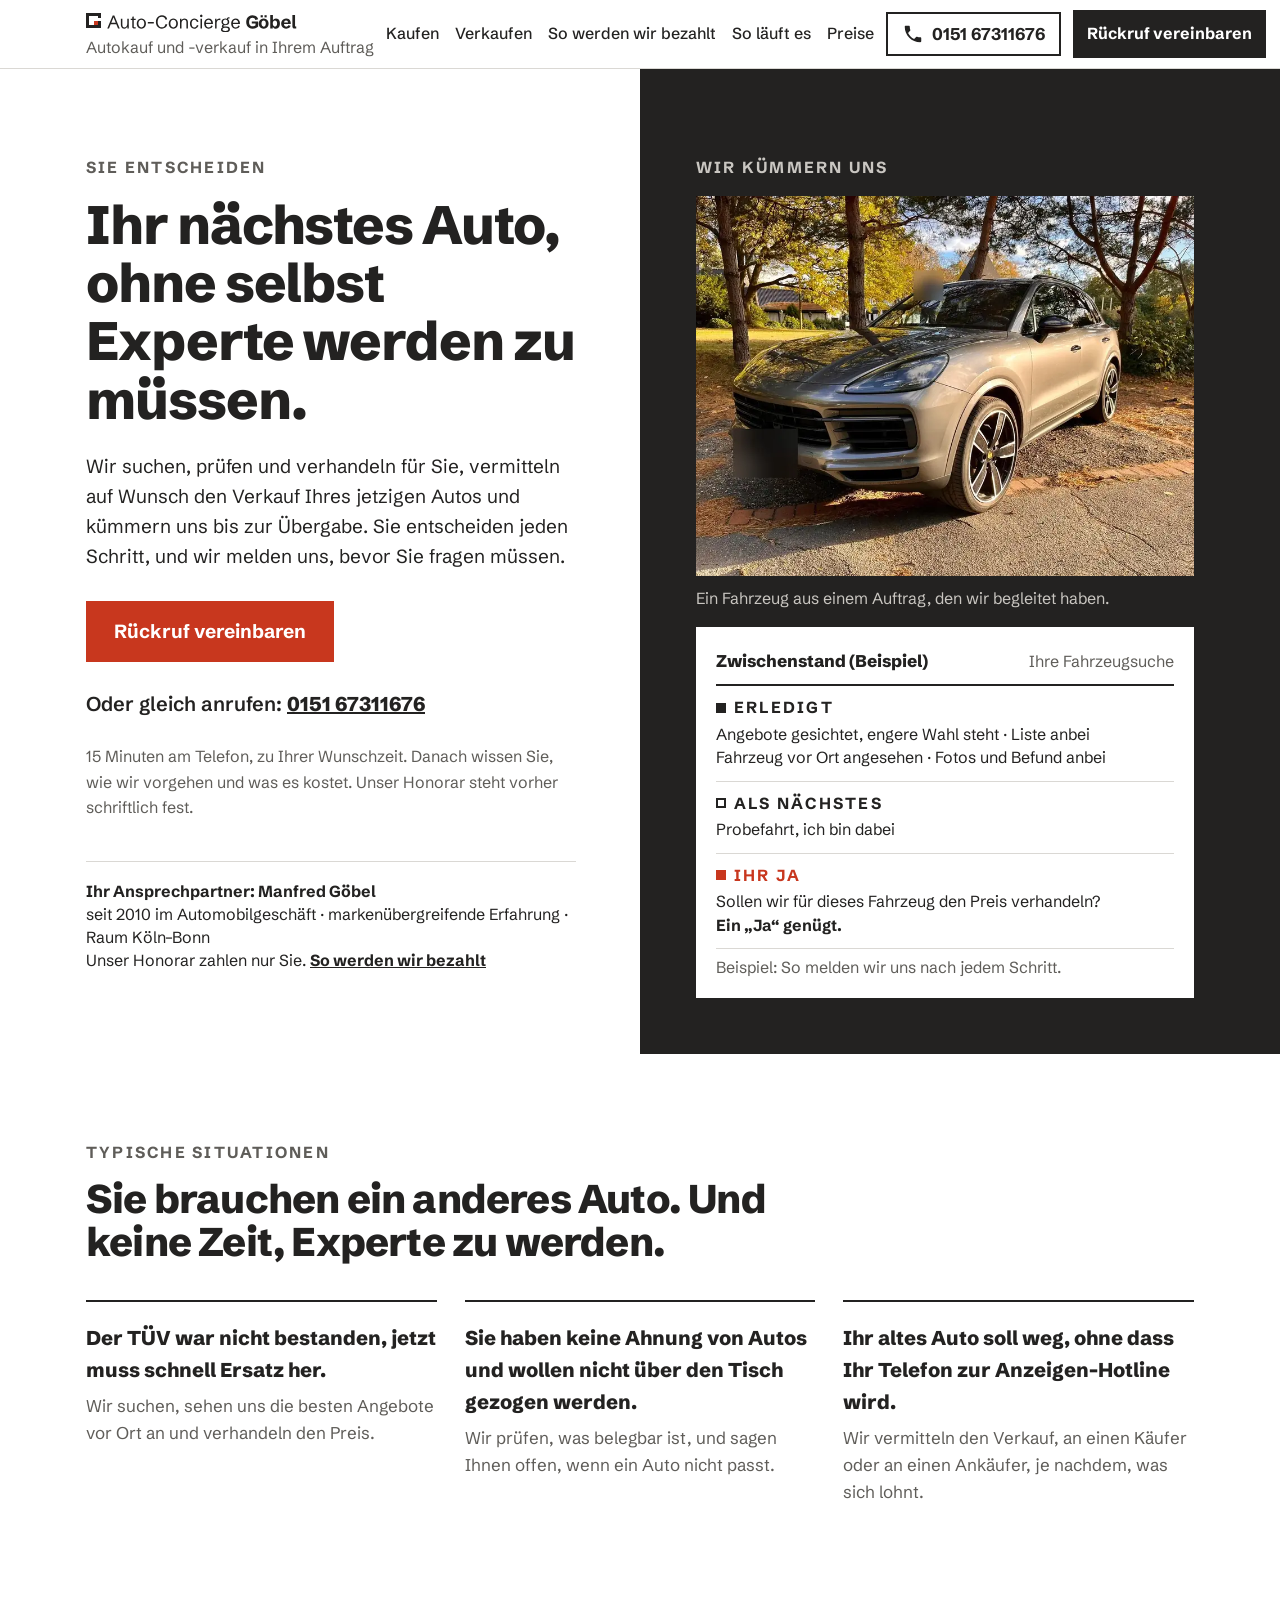
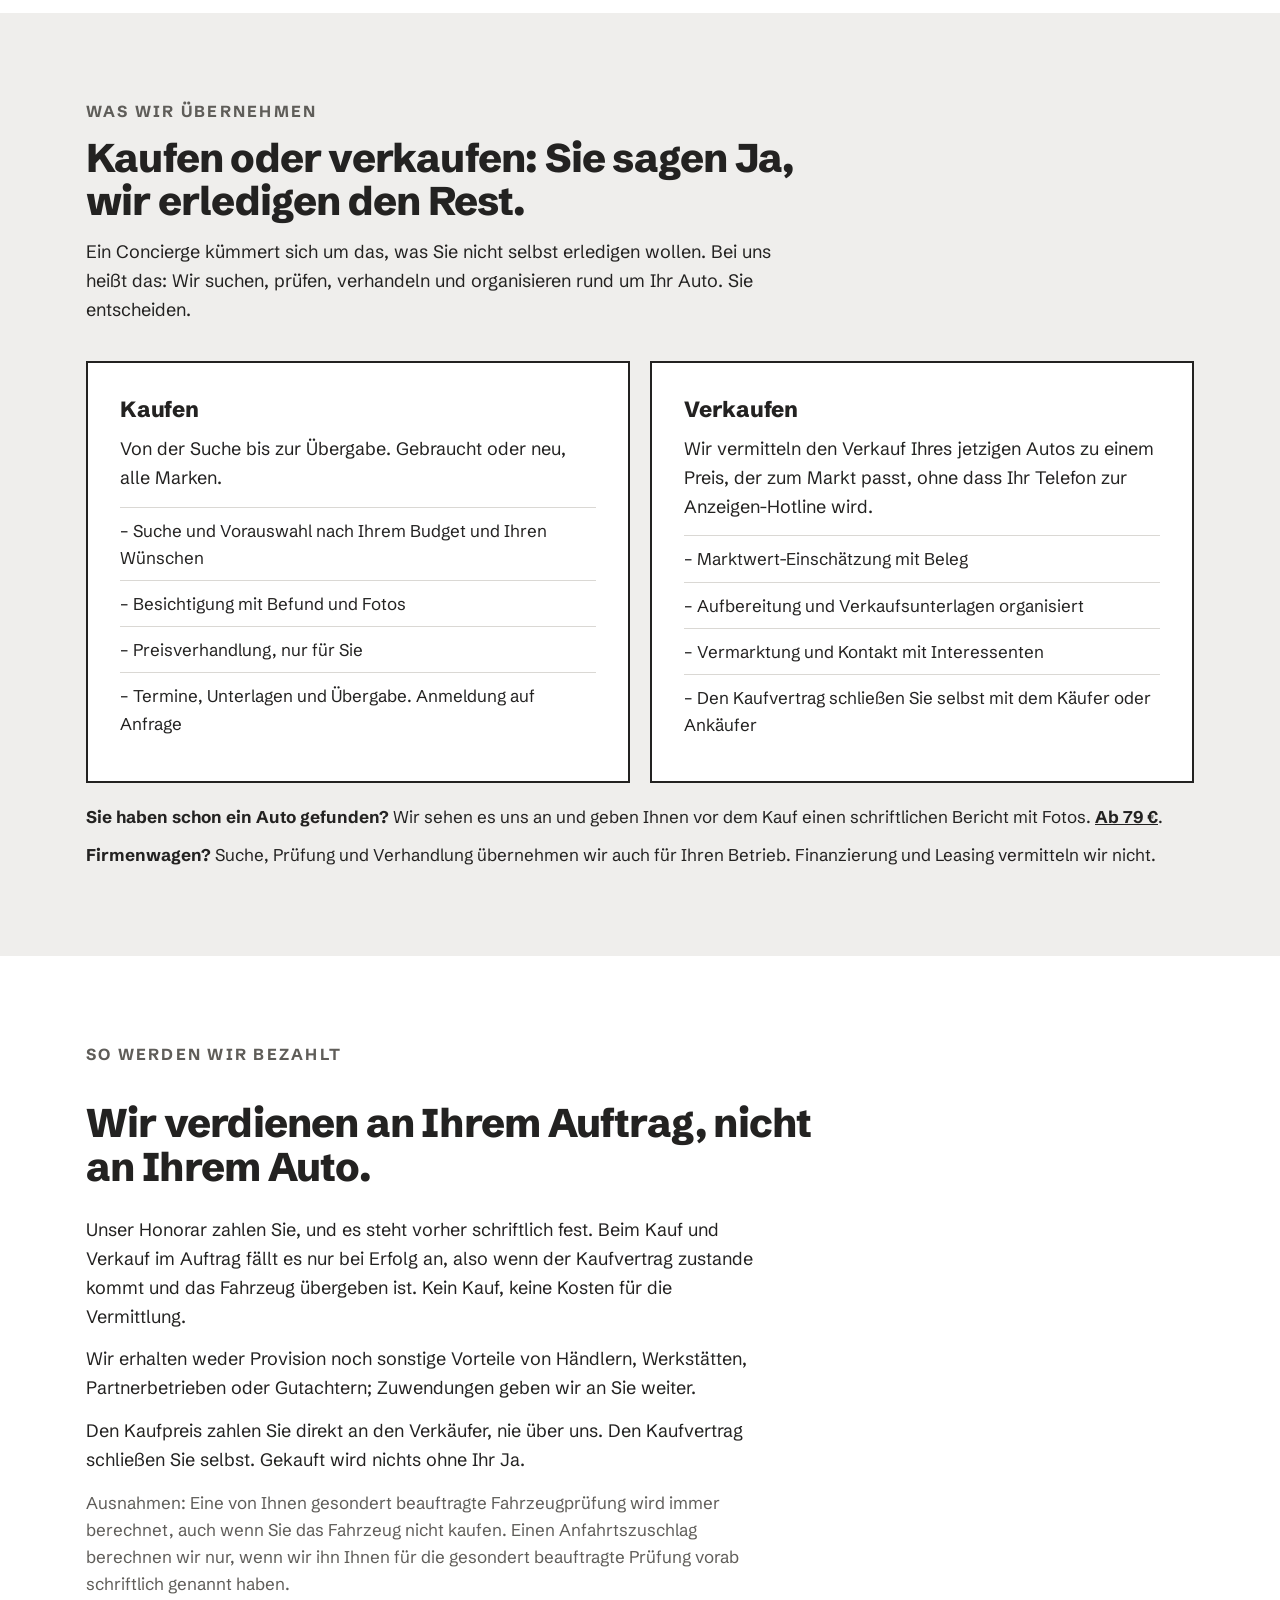
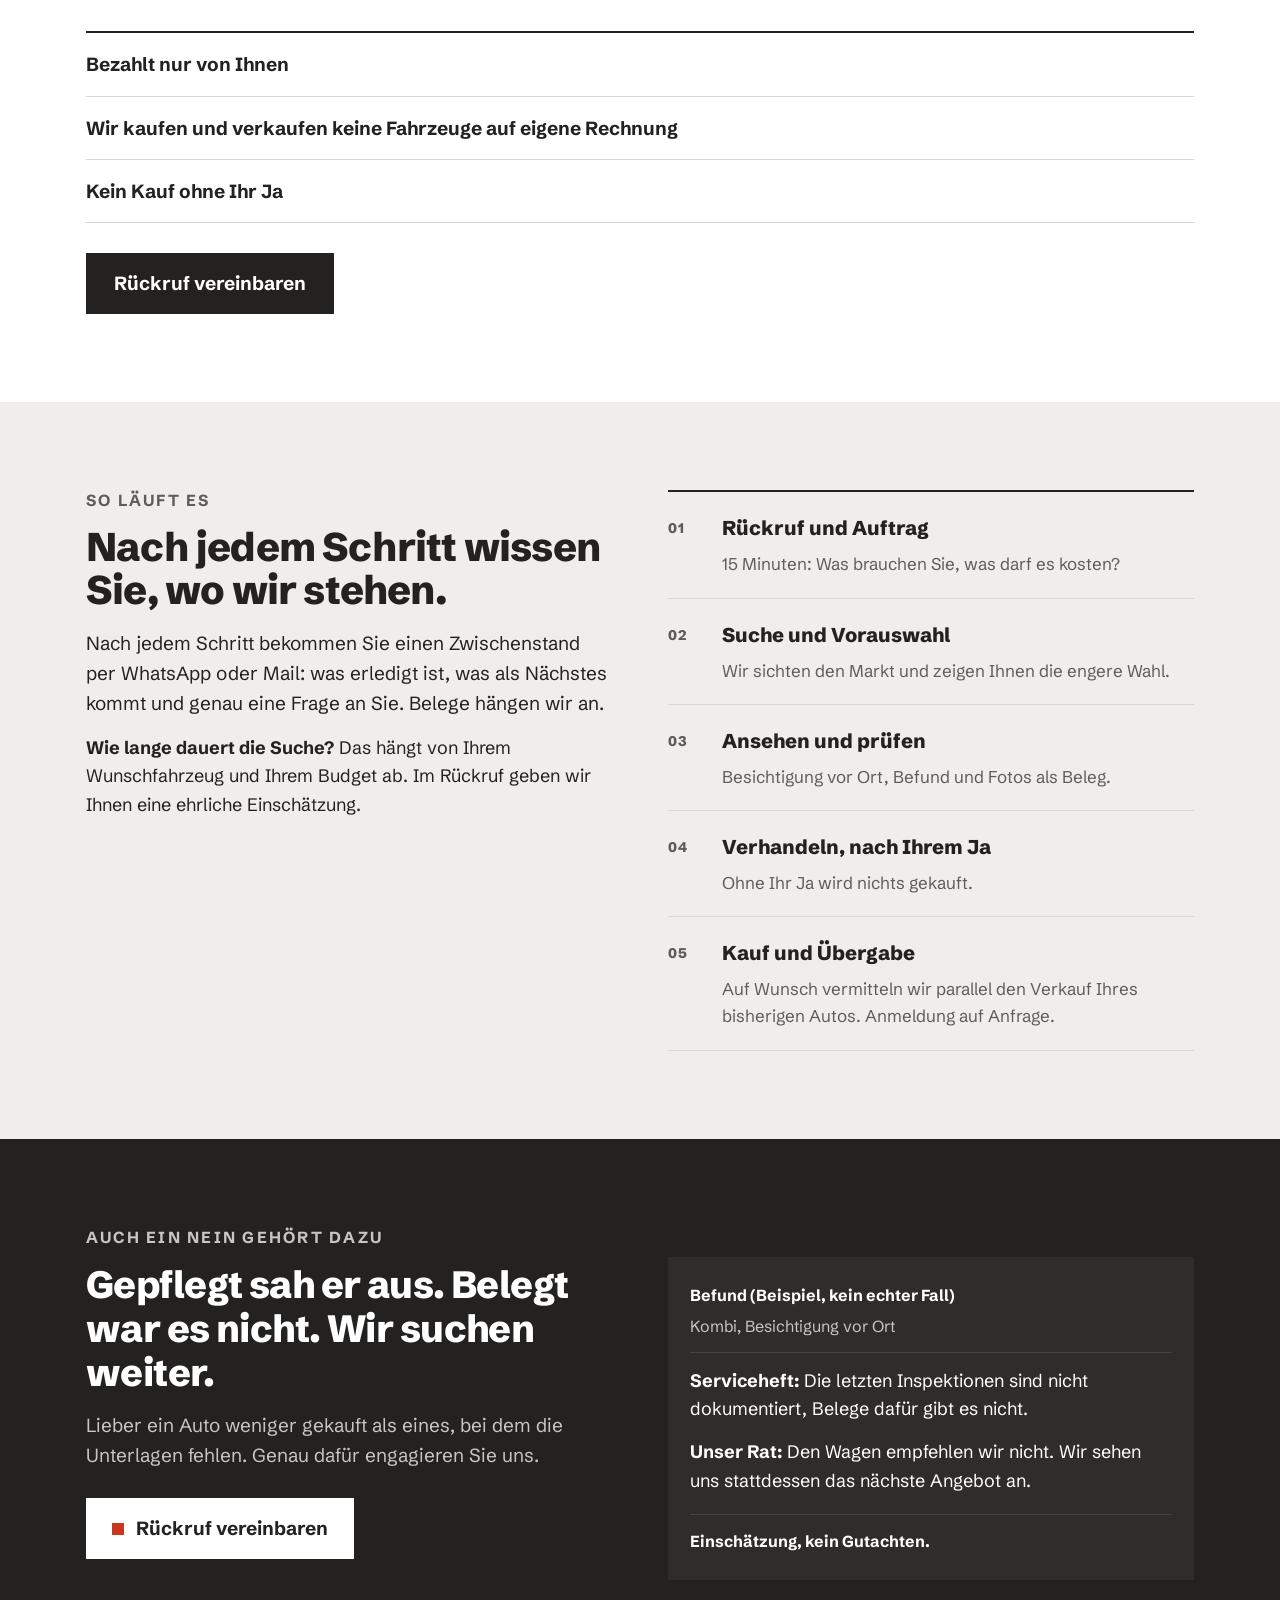
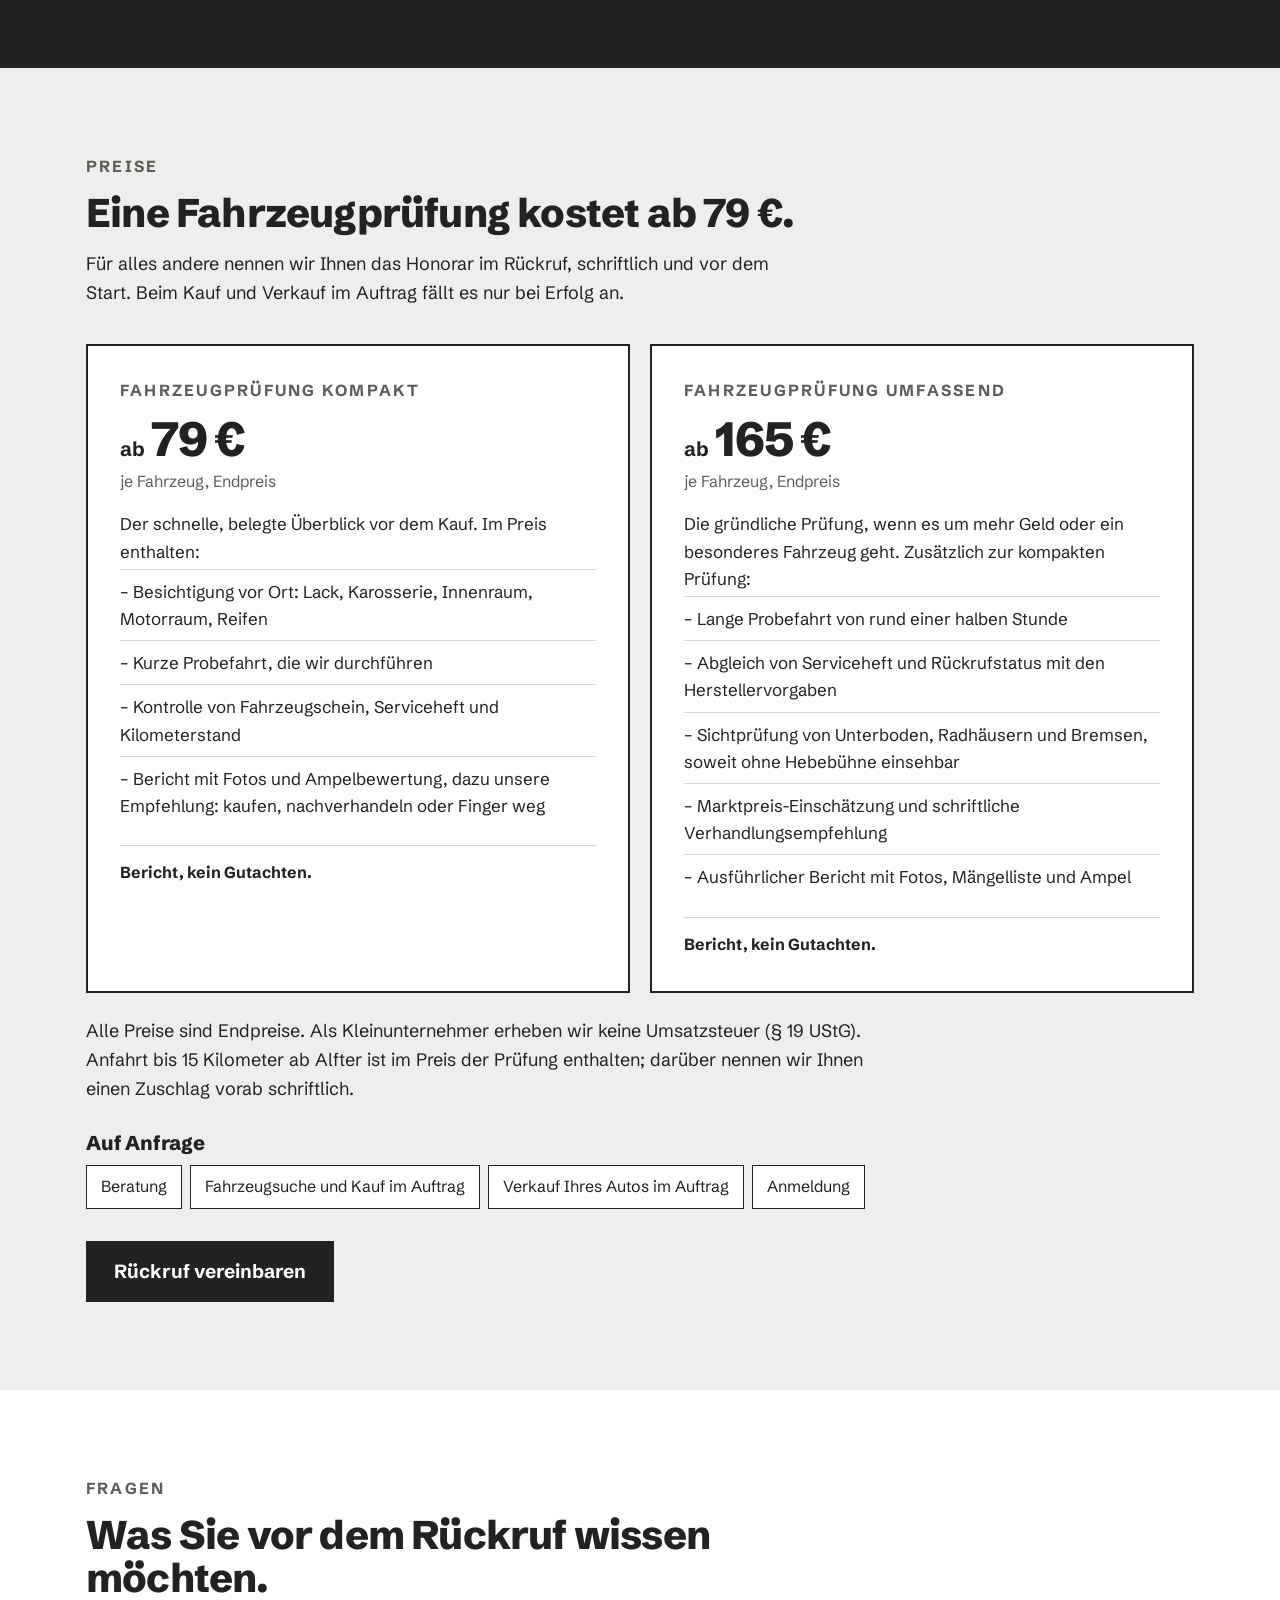
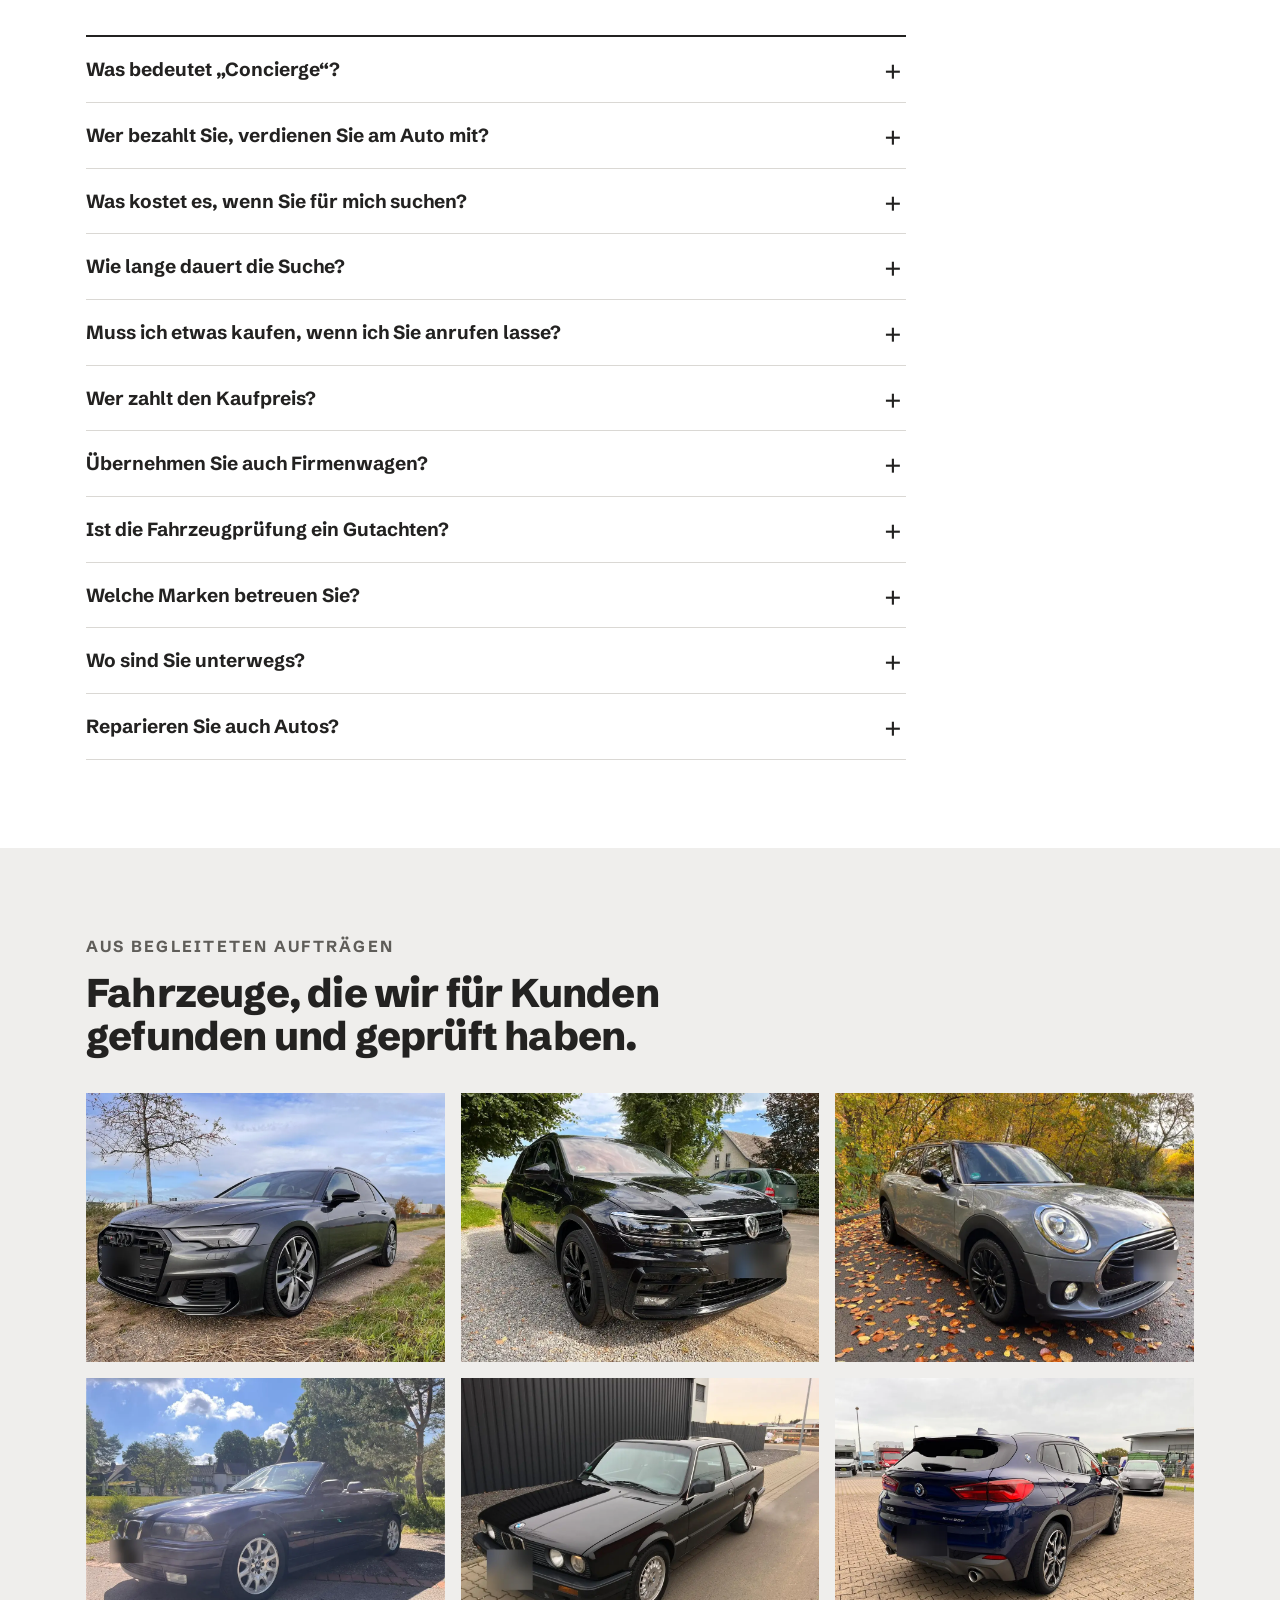
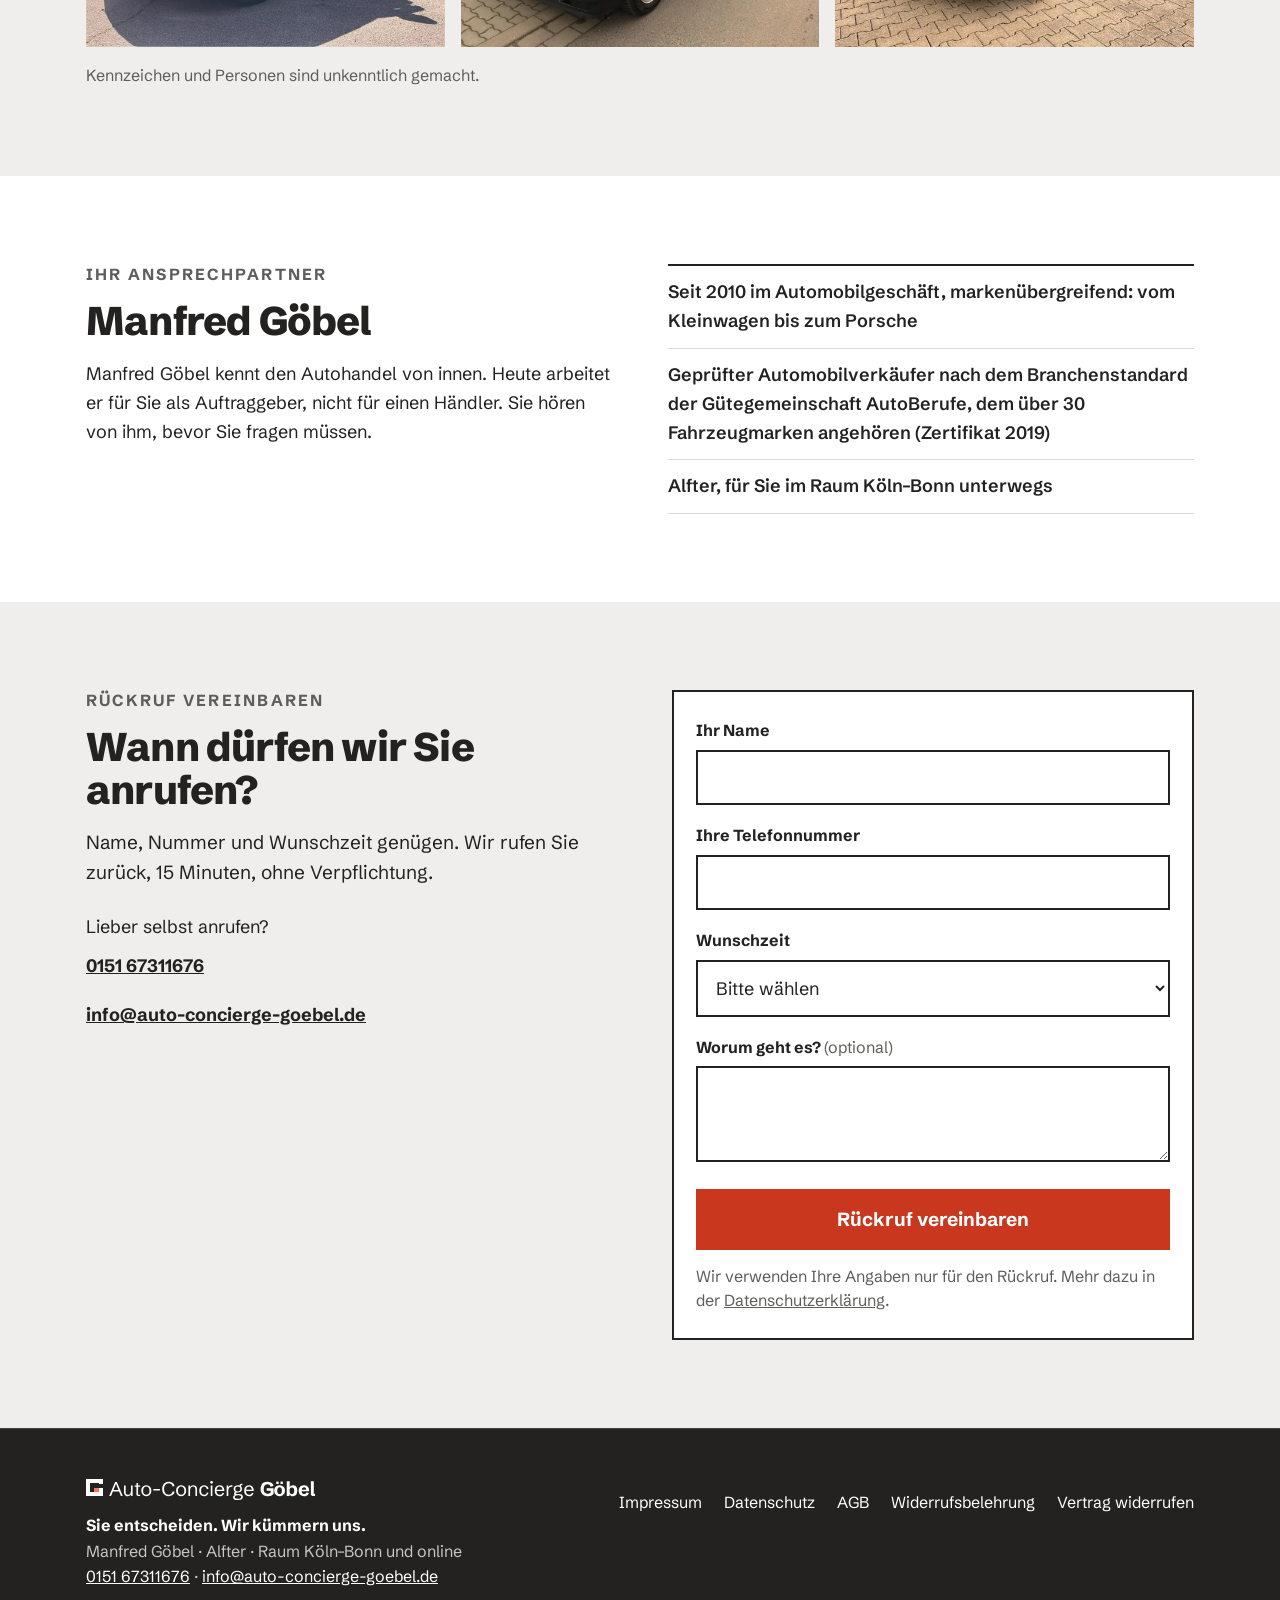
==== index.html @ 81cbaa26 "Website-Update 2026-10-19 12:51" ====
<!doctype html>
<html lang="de">
<head>
<meta charset="utf-8">
<meta name="viewport" content="width=device-width, initial-scale=1">
<title>Auto-Concierge Göbel · Autokauf und -verkauf in Ihrem Auftrag, Raum Köln–Bonn</title>
<meta name="description" content="Wir suchen, prüfen und verhandeln Ihr nächstes Auto, vermitteln auf Wunsch den Verkauf Ihres jetzigen und kümmern uns bis zur Übergabe. Sie entscheiden jeden Schritt. Raum Köln–Bonn und online.">
<meta name="theme-color" content="#232221">
<link rel="icon" href="assets/favicon.svg" type="image/svg+xml">
<link rel="icon" href="assets/favicon.ico" sizes="any">
<link rel="apple-touch-icon" href="assets/apple-touch-icon.png">
<link rel="preload" href="fonts/SchibstedGrotesk.woff2" as="font" type="font/woff2" crossorigin>
<link rel="stylesheet" href="styles.css">
<meta property="og:type" content="website">
<meta property="og:locale" content="de_DE">
<meta property="og:site_name" content="Auto-Concierge Göbel">
<meta property="og:title" content="Auto-Concierge Göbel · Autokauf und -verkauf in Ihrem Auftrag, Raum Köln–Bonn">
<meta property="og:description" content="Wir suchen, prüfen und verhandeln Ihr nächstes Auto, vermitteln auf Wunsch den Verkauf Ihres jetzigen und kümmern uns bis zur Übergabe. Sie entscheiden jeden Schritt. Raum Köln–Bonn und online.">
<meta property="og:image" content="https://auto-concierge-goebel.de/assets/og-bild.png">
<meta name="twitter:card" content="summary_large_image">
<script type="application/ld+json">
{"@context":"https://schema.org","@type":"ProfessionalService","name":"Auto-Concierge Göbel","description":"Autokauf und -verkauf in Ihrem Auftrag: Fahrzeugsuche, Fahrzeugprüfung, Verhandlung und Organisation.","telephone":"+49 151 67311676","email":"info@auto-concierge-goebel.de","url":"https://auto-concierge-goebel.de/","areaServed":["Bonn","Köln","Rhein-Sieg-Kreis","Deutschland"],"address":{"@type":"PostalAddress","streetAddress":"Am Domplatz 23","addressLocality":"Alfter","postalCode":"53347","addressCountry":"DE"}}
</script>
</head>
<body>

<header class="top">
  <div class="wrap">
    <div class="marke-block">
      <a class="marke" href="#" aria-label="Auto-Concierge Göbel, zum Seitenanfang"><img src="assets/wortmarke.svg" alt="Auto-Concierge Göbel" width="220" height="22"></a>
      <p class="erklaer">Autokauf und -verkauf in Ihrem Auftrag</p>
    </div>
    <nav class="nav" aria-label="Hauptnavigation">
      <a href="#kaufen">Kaufen</a><a href="#verkaufen">Verkaufen</a><a href="#bezahlt">So werden wir bezahlt</a><a href="#ablauf">So läuft es</a><a href="#preise">Preise</a>
    </nav>
    <a class="tel" href="tel:+4915167311676" aria-label="Anrufen: 0151 67311676"><svg width="22" height="22" viewBox="0 0 24 24" aria-hidden="true" focusable="false"><path fill="currentColor" d="M6.62 10.79c1.44 2.83 3.76 5.14 6.59 6.59l2.2-2.2c.27-.27.67-.36 1.02-.24 1.12.37 2.33.57 3.57.57.55 0 1 .45 1 1V20c0 .55-.45 1-1 1-9.39 0-17-7.61-17-17 0-.55.45-1 1-1h3.5c.55 0 1 .45 1 1 0 1.25.2 2.45.57 3.57.11.35.03.74-.25 1.02l-2.2 2.2z"/></svg><span class="tel-text">0151 67311676</span></a>
    <a class="cta cta-klein" href="#rueckruf">Rückruf vereinbaren</a>
    <details class="mobil"><summary>Menü</summary><div class="mobil-nav">
      <a href="#kaufen">Kaufen</a><a href="#verkaufen">Verkaufen</a><a href="#bezahlt">So werden wir bezahlt</a><a href="#ablauf">So läuft es</a><a href="#preise">Preise</a><a href="#rueckruf">Rückruf vereinbaren</a>
    </div></details>
  </div>
</header>

<main>

<!-- 1. Hero -->
<section class="hero" style="padding:0">
  <div class="sie">
    <div class="wrap">
      <div class="raum label"><span class="nur-mobil">Sie entscheiden. Wir kümmern uns.</span><span class="nur-desktop">Sie entscheiden</span></div>
      <h1>Ihr nächstes Auto, ohne selbst Experte werden zu müssen.</h1>
      <p class="lead">Wir suchen, prüfen und verhandeln für Sie, vermitteln auf Wunsch den Verkauf Ihres jetzigen Autos und kümmern uns bis zur Übergabe. Sie entscheiden jeden Schritt, und wir melden uns, bevor Sie fragen müssen.</p>
      <div class="ctarow"><a class="cta" href="#rueckruf">Rückruf vereinbaren</a></div>
      <p class="anruf">Oder gleich anrufen: <a href="tel:+4915167311676">0151 67311676</a></p>
      <p class="micro">15 Minuten am Telefon, zu Ihrer Wunschzeit. Danach wissen Sie, wie wir vorgehen und was es kostet. Unser Honorar steht vorher schriftlich fest.</p>
      <div class="trust"><div><b>Ihr Ansprechpartner: Manfred Göbel</b><br>seit 2010 im Automobilgeschäft · markenübergreifende Erfahrung · Raum Köln–Bonn<br>Unser Honorar zahlen nur Sie. <a href="#bezahlt">So werden wir bezahlt</a></div></div>
    </div>
  </div>
  <div class="wir on-dark">
    <div class="raum label">Wir kümmern uns</div>
    <figure class="heroimg"><img src="assets/fotos/fahrzeug-01.webp" alt="SUV in Frontansicht auf einem Parkplatz" width="900" height="675" fetchpriority="high"><figcaption>Ein Fahrzeug aus einem Auftrag, den wir begleitet haben.</figcaption></figure>
    <div class="beleg">
      <div class="kopf"><b>Zwischenstand (Beispiel)</b><span>Ihre Fahrzeugsuche</span></div>
      <div class="blk"><div class="label"><span class="sq sq-done"></span>Erledigt</div><p>Angebote gesichtet, engere Wahl steht · Liste anbei<br>Fahrzeug vor Ort angesehen · Fotos und Befund anbei</p></div>
      <div class="blk"><div class="label"><span class="sq sq-next"></span>Als Nächstes</div><p>Probefahrt, ich bin dabei</p></div>
      <div class="blk ja"><div class="label"><span class="sq sq-ja"></span>Ihr Ja</div><p>Sollen wir für dieses Fahrzeug den Preis verhandeln? <b style="white-space:nowrap">Ein „Ja“ genügt.</b></p></div>
      <div class="bsp">Beispiel: So melden wir uns nach jedem Schritt.</div>
    </div>
  </div>
</section>

<!-- 2. Lage -->
<section id="lage">
  <div class="wrap">
    <div class="sec-kopf">
      <span class="label">Typische Situationen</span>
      <h2>Sie brauchen ein anderes Auto. Und keine Zeit, Experte zu werden.</h2>
    </div>
    <ul class="lage">
      <li><b>Der TÜV war nicht bestanden, jetzt muss schnell Ersatz her.</b><span>Wir suchen, sehen uns die besten Angebote vor Ort an und verhandeln den Preis.</span></li>
      <li><b>Sie haben keine Ahnung von Autos und wollen nicht über den Tisch gezogen werden.</b><span>Wir prüfen, was belegbar ist, und sagen Ihnen offen, wenn ein Auto nicht passt.</span></li>
      <li><b>Ihr altes Auto soll weg, ohne dass Ihr Telefon zur Anzeigen-Hotline wird.</b><span>Wir vermitteln den Verkauf, an einen Käufer oder an einen Ankäufer, je nachdem, was sich lohnt.</span></li>
    </ul>
  </div>
</section>

<!-- 3. Kaufen / Verkaufen -->
<section class="tint" id="kaufen">
  <div class="wrap">
    <div class="sec-kopf">
      <span class="label">Was wir übernehmen</span>
      <h2>Kaufen oder verkaufen: Sie sagen Ja, wir erledigen den Rest.</h2>
      <p>Ein Concierge kümmert sich um das, was Sie nicht selbst erledigen wollen. Bei uns heißt das: Wir suchen, prüfen, verhandeln und organisieren rund um Ihr Auto. Sie entscheiden.</p>
    </div>
    <div class="zwei">
      <article class="karte">
        <h3>Kaufen</h3>
        <p>Von der Suche bis zur Übergabe. Gebraucht oder neu, alle Marken.</p>
        <ul>
          <li>Suche und Vorauswahl nach Ihrem Budget und Ihren Wünschen</li>
          <li>Besichtigung mit Befund und Fotos</li>
          <li>Preisverhandlung, nur für Sie</li>
          <li>Termine, Unterlagen und Übergabe. Anmeldung auf Anfrage</li>
        </ul>
      </article>
      <article class="karte" id="verkaufen">
        <h3>Verkaufen</h3>
        <p>Wir vermitteln den Verkauf Ihres jetzigen Autos zu einem Preis, der zum Markt passt, ohne dass Ihr Telefon zur Anzeigen-Hotline wird.</p>
        <ul>
          <li>Marktwert-Einschätzung mit Beleg</li>
          <li>Aufbereitung und Verkaufsunterlagen organisiert</li>
          <li>Vermarktung und Kontakt mit Interessenten</li>
          <li>Den Kaufvertrag schließen Sie selbst mit dem Käufer oder Ankäufer</li>
        </ul>
      </article>
    </div>
    <p class="nebenzeile"><b>Sie haben schon ein Auto gefunden?</b> Wir sehen es uns an und geben Ihnen vor dem Kauf einen schriftlichen Bericht mit Fotos. <a href="#preise">Ab 79 €</a>.</p>
    <p class="nebenzeile"><b>Firmenwagen?</b> Suche, Prüfung und Verhandlung übernehmen wir auch für Ihren Betrieb. Finanzierung und Leasing vermitteln wir nicht.</p>
  </div>
</section>

<!-- 4. So werden wir bezahlt (früh, wegen des häufigsten Einwands) -->
<section class="bezahlt" id="bezahlt">
  <div class="wrap">
    <div class="sec-kopf">
      <span class="label">So werden wir bezahlt</span>
    </div>
    <h2 class="leit">Wir verdienen an Ihrem Auftrag, nicht an Ihrem Auto.</h2>
    <div class="text">
      <p>Unser Honorar zahlen Sie, und es steht vorher schriftlich fest. Beim Kauf und Verkauf im Auftrag fällt es nur bei Erfolg an, also wenn der Kaufvertrag zustande kommt und das Fahrzeug übergeben ist. Kein Kauf, keine Kosten für die Vermittlung.</p>
      <p>Wir erhalten weder Provision noch sonstige Vorteile von Händlern, Werkstätten, Partnerbetrieben oder Gutachtern; Zuwendungen geben wir an Sie weiter.</p>
      <p>Den Kaufpreis zahlen Sie direkt an den Verkäufer, nie über uns. Den Kaufvertrag schließen Sie selbst. Gekauft wird nichts ohne Ihr Ja.</p>
      <p class="ausnahme">Ausnahmen: Eine von Ihnen gesondert beauftragte Fahrzeugprüfung wird immer berechnet, auch wenn Sie das Fahrzeug nicht kaufen. Einen Anfahrtszuschlag berechnen wir nur, wenn wir ihn Ihnen für die gesondert beauftragte Prüfung vorab schriftlich genannt haben.</p>
    </div>
    <ul class="drei">
      <li>Bezahlt nur von Ihnen</li>
      <li>Wir kaufen und verkaufen keine Fahrzeuge auf eigene Rechnung</li>
      <li>Kein Kauf ohne Ihr Ja</li>
    </ul>
    <p style="margin-top:30px"><a class="cta cta-graphit" href="#rueckruf">Rückruf vereinbaren</a></p>
  </div>
</section>

<!-- 5. So läuft es -->
<section id="ablauf" class="tint">
  <div class="wrap so-grid">
    <div>
      <div class="sec-kopf" style="margin-bottom:0">
        <span class="label">So läuft es</span>
        <h2>Nach jedem Schritt wissen Sie, wo wir stehen.</h2>
        <p class="lead">Nach jedem Schritt bekommen Sie einen Zwischenstand per WhatsApp oder Mail: was erledigt ist, was als Nächstes kommt und genau eine Frage an Sie. Belege hängen wir an.</p>
        <p class="dauer"><b>Wie lange dauert die Suche?</b> Das hängt von Ihrem Wunschfahrzeug und Ihrem Budget ab. Im Rückruf geben wir Ihnen eine ehrliche Einschätzung.</p>
      </div>
    </div>
    <ol class="etappen">
      <li><b>Rückruf und Auftrag</b><span>15 Minuten: Was brauchen Sie, was darf es kosten?</span></li>
      <li><b>Suche und Vorauswahl</b><span>Wir sichten den Markt und zeigen Ihnen die engere Wahl.</span></li>
      <li><b>Ansehen und prüfen</b><span>Besichtigung vor Ort, Befund und Fotos als Beleg.</span></li>
      <li><b>Verhandeln, nach Ihrem Ja</b><span>Ohne Ihr Ja wird nichts gekauft.</span></li>
      <li><b>Kauf und Übergabe</b><span>Auf Wunsch vermitteln wir parallel den Verkauf Ihres bisherigen Autos. Anmeldung auf Anfrage.</span></li>
    </ol>
  </div>
</section>

<!-- 6. Befund (einziges Dunkelmodul) -->
<section class="dunkel on-dark" id="befund">
  <div class="wrap so-grid">
    <div>
      <div class="sec-kopf" style="margin-bottom:0">
        <span class="label">Auch ein Nein gehört dazu</span>
        <p class="nein">Gepflegt sah er aus. Belegt war es nicht. Wir suchen weiter.</p>
        <p class="lead">Lieber ein Auto weniger gekauft als eines, bei dem die Unterlagen fehlen. Genau dafür engagieren Sie uns.</p>
        <p style="margin-top:28px"><a class="cta-dunkel" href="#rueckruf">Rückruf vereinbaren</a></p>
      </div>
    </div>
    <div class="befund">
      <div class="kopf"><b>Befund (Beispiel, kein echter Fall)</b><span>Kombi, Besichtigung vor Ort</span></div>
      <p><b>Serviceheft:</b> Die letzten Inspektionen sind nicht dokumentiert, Belege dafür gibt es nicht.</p>
      <p><b>Unser Rat:</b> Den Wagen empfehlen wir nicht. Wir sehen uns stattdessen das nächste Angebot an.</p>
      <p class="hinweis">Einschätzung, kein Gutachten.</p>
    </div>
  </div>
</section>

<!-- 7. Preise -->
<section class="tint" id="preise">
  <div class="wrap">
    <div class="sec-kopf">
      <span class="label">Preise</span>
      <h2>Eine Fahrzeugprüfung kostet ab 79 €.</h2>
      <p>Für alles andere nennen wir Ihnen das Honorar im Rückruf, schriftlich und vor dem Start. Beim Kauf und Verkauf im Auftrag fällt es nur bei Erfolg an.</p>
    </div>
    <div class="preise">
      <article class="preis">
        <span class="label muted">Fahrzeugprüfung kompakt</span>
        <div class="p"><small>ab</small>79 €</div>
        <div class="einheit">je Fahrzeug, Endpreis</div>
        <p class="wofuer">Der schnelle, belegte Überblick vor dem Kauf. Im Preis enthalten:</p>
        <ul class="inkl">
          <li>Besichtigung vor Ort: Lack, Karosserie, Innenraum, Motorraum, Reifen</li>
          <li>Kurze Probefahrt, die wir durchführen</li>
          <li>Kontrolle von Fahrzeugschein, Serviceheft und Kilometerstand</li>
          <li>Bericht mit Fotos und Ampelbewertung, dazu unsere Empfehlung: kaufen, nachverhandeln oder Finger weg</li>
        </ul>
        <p class="hinweis">Bericht, kein Gutachten.</p>
      </article>
      <article class="preis">
        <span class="label muted">Fahrzeugprüfung umfassend</span>
        <div class="p"><small>ab</small>165 €</div>
        <div class="einheit">je Fahrzeug, Endpreis</div>
        <p class="wofuer">Die gründliche Prüfung, wenn es um mehr Geld oder ein besonderes Fahrzeug geht. Zusätzlich zur kompakten Prüfung:</p>
        <ul class="inkl">
          <li>Lange Probefahrt von rund einer halben Stunde</li>
          <li>Abgleich von Serviceheft und Rückrufstatus mit den Herstellervorgaben</li>
          <li>Sichtprüfung von Unterboden, Radhäusern und Bremsen, soweit ohne Hebebühne einsehbar</li>
          <li>Marktpreis-Einschätzung und schriftliche Verhandlungsempfehlung</li>
          <li>Ausführlicher Bericht mit Fotos, Mängelliste und Ampel</li>
        </ul>
        <p class="hinweis">Bericht, kein Gutachten.</p>
      </article>
    </div>
    <p class="endpreis">Alle Preise sind Endpreise. Als Kleinunternehmer erheben wir keine Umsatzsteuer (§ 19 UStG). Anfahrt bis 15 Kilometer ab Alfter ist im Preis der Prüfung enthalten; darüber nennen wir Ihnen einen Zuschlag vorab schriftlich.</p>
    <div class="anfrage">
      <h3>Auf Anfrage</h3>
      <ul>
        <li>Beratung</li><li>Fahrzeugsuche und Kauf im Auftrag</li><li>Verkauf Ihres Autos im Auftrag</li><li>Anmeldung</li>
      </ul>
    </div>
    <p class="preise-cta"><a class="cta cta-graphit" href="#rueckruf">Rückruf vereinbaren</a></p>
  </div>
</section>

<!-- 8. Fragen -->
<section id="fragen">
  <div class="wrap">
    <div class="sec-kopf">
      <span class="label">Fragen</span>
      <h2>Was Sie vor dem Rückruf wissen möchten.</h2>
    </div>
    <div class="faq">
      <details class="f"><summary>Was bedeutet „Concierge“?</summary><p>Ein Concierge kümmert sich um das, was Sie nicht selbst erledigen wollen, so wie im Hotel. Bei uns: Wir suchen, prüfen, verhandeln und organisieren rund um Ihr Auto, und Sie entscheiden jeden Schritt.</p></details>
      <details class="f"><summary>Wer bezahlt Sie, verdienen Sie am Auto mit?</summary><p>Unser Honorar zahlen allein Sie, es steht vorher schriftlich fest. Wir erhalten weder Provision noch sonstige Vorteile von Händlern, Werkstätten, Partnerbetrieben oder Gutachtern; Zuwendungen geben wir an Sie weiter. Wir kaufen und verkaufen keine Fahrzeuge auf eigene Rechnung.</p></details>
      <details class="f"><summary>Was kostet es, wenn Sie für mich suchen?</summary><p>Eine einzelne Fahrzeugprüfung kostet ab 79 € (kompakt) oder ab 165 € (umfassend). Für Suche, Kauf und Verkauf im Auftrag nennen wir Ihnen das Honorar im Rückruf, schriftlich und bevor wir anfangen. Es fällt nur bei Erfolg an: kein Kauf, keine Kosten für die Vermittlung. Ausnahmen sind eine gesondert beauftragte Fahrzeugprüfung und ein vorab genannter Anfahrtszuschlag für diese Prüfung.</p></details>
      <details class="f"><summary>Wie lange dauert die Suche?</summary><p>Das hängt von Wunschfahrzeug, Budget und Marktlage ab. Eine ehrliche Einschätzung bekommen Sie im Rückruf, bevor Sie sich entscheiden.</p></details>
      <details class="f"><summary>Muss ich etwas kaufen, wenn ich Sie anrufen lasse?</summary><p>Nein. Der Rückruf ist ein Gespräch von 15 Minuten. Danach wissen Sie, wie wir vorgehen und was es kostet. Gekauft wird nichts ohne Ihr Ja.</p></details>
      <details class="f"><summary>Wer zahlt den Kaufpreis?</summary><p>Sie zahlen den Kaufpreis direkt an den Verkäufer, nie über uns. Den Kaufvertrag schließen Sie selbst mit dem Verkäufer.</p></details>
      <details class="f"><summary>Übernehmen Sie auch Firmenwagen?</summary><p>Ja, Suche, Prüfung und Verhandlung für Ihren Betrieb. Finanzierung und Leasing vermitteln wir nicht.</p></details>
      <details class="f"><summary>Ist die Fahrzeugprüfung ein Gutachten?</summary><p>Nein. Sie bekommen einen schriftlichen Bericht mit Fotos und unserer Einschätzung. Für ein Gutachten benötigen Sie einen Sachverständigen.</p></details>
      <details class="f"><summary>Welche Marken betreuen Sie?</summary><p>Alle Marken, gebraucht und neu.</p></details>
      <details class="f"><summary>Wo sind Sie unterwegs?</summary><p>Vor Ort im Raum Köln–Bonn (Bonn, Alfter, Bornheim und Umgebung bis etwa 40 Kilometer, darüber hinaus nach Absprache). Online betreuen wir Kunden in ganz Deutschland.</p></details>
      <details class="f"><summary>Reparieren Sie auch Autos?</summary><p>Nein. Reparatur, Lack und Karosserie führen Fachbetriebe aus. Wir organisieren Angebote und Termine und begleiten den Auftrag.</p></details>
    </div>
  </div>
</section>

<!-- 9. Aufträge (Bilder) -->
<section class="tint" id="auftraege">
  <div class="wrap">
    <div class="sec-kopf">
      <span class="label">Aus begleiteten Aufträgen</span>
      <h2>Fahrzeuge, die wir für Kunden gefunden und geprüft haben.</h2>
    </div>
    <div class="galerie">
      <figure><img src="assets/fotos/fahrzeug-02.webp" alt="Kombi in Frontansicht auf einem Weg" width="1200" height="900" loading="lazy" decoding="async"></figure><figure><img src="assets/fotos/fahrzeug-03.webp" alt="Schwarzer SUV auf einem Kiesplatz" width="1100" height="825" loading="lazy" decoding="async"></figure><figure><img src="assets/fotos/fahrzeug-04.webp" alt="Grauer Kleinwagen im Herbstlaub" width="1000" height="750" loading="lazy" decoding="async"></figure>
      <figure><img src="assets/fotos/fahrzeug-05.webp" alt="Dunkelblaues Cabrio auf einem Parkplatz" width="1200" height="900" loading="lazy" decoding="async"></figure><figure><img src="assets/fotos/fahrzeug-06.webp" alt="Dunkle Limousine, klassisches Modell" width="1200" height="900" loading="lazy" decoding="async"></figure><figure><img src="assets/fotos/fahrzeug-07.webp" alt="Dunkelblauer SUV in Heckansicht" width="1200" height="900" loading="lazy" decoding="async"></figure>
    </div>
    <p class="bsp-hinweis">Kennzeichen und Personen sind unkenntlich gemacht.</p>
  </div>
</section>

<!-- 10. Über Göbel -->
<section id="ueber">
  <div class="wrap ueber">
    <div>
      <span class="label muted" style="display:block;margin-bottom:14px">Ihr Ansprechpartner</span>
      <h2 style="margin-bottom:18px">Manfred Göbel</h2>
      <p>Manfred Göbel kennt den Autohandel von innen. Heute arbeitet er für Sie als Auftraggeber, nicht für einen Händler. Sie hören von ihm, bevor Sie fragen müssen.</p>
    </div>
    <ul class="fakten">
      <li>Seit 2010 im Automobilgeschäft, markenübergreifend: vom Kleinwagen bis zum Porsche</li>
      <li>Geprüfter Automobilverkäufer nach dem Branchenstandard der Gütegemeinschaft AutoBerufe, dem über 30 Fahrzeugmarken angehören (Zertifikat 2019)</li>
      <li>Alfter, für Sie im Raum Köln–Bonn unterwegs</li>
    </ul>
  </div>
</section>

<!-- 11. Rückruf -->
<section class="rueckruf-hell" id="rueckruf">
  <div class="wrap kontakt">
    <div>
      <span class="label muted" style="display:block;margin-bottom:14px">Rückruf vereinbaren</span>
      <h2>Wann dürfen wir Sie anrufen?</h2>
      <p class="lead" style="margin-top:16px">Name, Nummer und Wunschzeit genügen. Wir rufen Sie zurück, 15 Minuten, ohne Verpflichtung.</p>
      <p class="direkt">Lieber selbst anrufen?<br><a href="tel:+4915167311676">0151 67311676</a><br><a href="mailto:info@auto-concierge-goebel.de">info@auto-concierge-goebel.de</a></p>
    </div>
    <form id="rueckrufForm" name="rueckruf" method="post" action="mailto:info@auto-concierge-goebel.de?subject=R%C3%BCckruf-Anfrage" enctype="text/plain">
      <p class="hp" aria-hidden="true"><label>Nicht ausfüllen <input id="f-hp" name="website" tabindex="-1" autocomplete="off"></label></p>
      <div class="feld"><label for="f-name">Ihr Name</label><input id="f-name" name="Name" type="text" autocomplete="name" required></div>
      <div class="feld"><label for="f-tel">Ihre Telefonnummer</label><input id="f-tel" name="Telefon" type="tel" autocomplete="tel" inputmode="tel" required></div>
      <div class="feld"><label for="f-zeit">Wunschzeit</label>
        <select id="f-zeit" name="Wunschzeit" required>
          <option value="">Bitte wählen</option>
          <option>Vormittags (9 bis 12 Uhr)</option>
          <option>Nachmittags (12 bis 17 Uhr)</option>
          <option>Abends (17 bis 20 Uhr)</option>
        </select></div>
      <div class="feld"><label for="f-thema">Worum geht es? <span class="opt">(optional)</span></label><textarea id="f-thema" name="Anliegen"></textarea></div>
      <button class="cta" type="submit">Rückruf vereinbaren</button>
      <p class="form-hint" id="formHint" role="status">Wir verwenden Ihre Angaben nur für den Rückruf. Mehr dazu in der <a href="datenschutz.html">Datenschutzerklärung</a>.</p>
    </form>
  </div>
</section>

</main>

<footer class="on-dark">
  <div class="wrap">
    <div>
      <img src="assets/wortmarke-weiss.svg" alt="Auto-Concierge Göbel" width="300" height="24">
      <p class="claim">Sie entscheiden. Wir kümmern uns.</p>
      <p class="fkontakt">Manfred Göbel · Alfter · Raum Köln–Bonn und online<br><a href="tel:+4915167311676">0151 67311676</a> · <a href="mailto:info@auto-concierge-goebel.de">info@auto-concierge-goebel.de</a></p>
    </div>
    <nav aria-label="Rechtliches">
      <a href="impressum.html">Impressum</a><a href="datenschutz.html">Datenschutz</a><a href="agb.html">AGB</a><a href="widerrufsbelehrung.html">Widerrufsbelehrung</a><a href="mailto:info@auto-concierge-goebel.de?subject=Widerruf&body=Bitte%20Name%2C%20Anschrift%20und%20Auftrag%20angeben.">Vertrag widerrufen</a>
    </nav>
  </div>
</footer>
<script src="script.js" defer></script>
</body>
</html>
---- styles.css ----
/* Auto-Concierge Göbel – Website (Final 19.10.2026). Tokens aus 03. Brand & Identity/Final_Goebel/goebel_tokens.css.
   Raumregel: Weiß = Ihr Feld, Graphit = unser Feld. Zinnober nur für "Ihr Ja" und den CTA auf Weiß. */
@font-face {
  font-family: "Schibsted Grotesk";
  src: url("fonts/SchibstedGrotesk.woff2") format("woff2");
  font-weight: 400 900;
  font-display: swap;
}
:root {
  --weiss: #FFFFFF; --graphit: #232221; --graphit-2: #2E2D2B; --nebel: #EFEEEC;
  --stein: #5F5D59; --stein-hell: #C9C6C1; --linie: #DAD8D4; --linie-dunkel: #44423F;
  --zinnober: #C8371E; --zinnober-hell: #F0775C; --foto: #3A3936;
  --font: "Schibsted Grotesk", "Segoe UI", Arial, sans-serif;
  --gutter: 20px;
  --max: 1180px;
}
* { box-sizing: border-box; margin: 0; padding: 0; }
html { scroll-behavior: smooth; scroll-padding-top: 76px; }
body { font-family: var(--font); color: var(--graphit); background: var(--weiss); font-size: 18px; line-height: 1.6; -webkit-font-smoothing: antialiased; }
img, svg { display: block; max-width: 100%; }
a { color: inherit; }
.wrap { width: 100%; max-width: var(--max); margin: 0 auto; padding: 0 var(--gutter); }
:focus-visible { outline: 3px solid var(--graphit); outline-offset: 3px; }
.on-dark :focus-visible { outline-color: #fff; }
form :focus-visible { outline-color: var(--graphit); }

.label { font-weight: 700; font-size: 15px; letter-spacing: .14em; text-transform: uppercase; line-height: 1.3; }
.sq { display: inline-block; width: 10px; height: 10px; flex: none; }
.sq-done { background: currentColor; }
.sq-next { border: 2px solid currentColor; }
.sq-ja { background: var(--zinnober); }
.on-dark .sq-ja { background: var(--zinnober-hell); }

h1, h2, h3 { font-weight: 800; letter-spacing: -.02em; line-height: 1.08; }
h1 { font-size: clamp(34px, 8.6vw, 54px); }
h2 { font-size: clamp(28px, 6.4vw, 40px); }
h3 { font-size: 22px; line-height: 1.2; letter-spacing: -.01em; }
.lead { font-size: 19px; line-height: 1.58; color: var(--graphit); }
.muted { color: var(--stein); }

/* buttons */
.cta { display: inline-flex; align-items: center; justify-content: center; background: var(--zinnober); color: #fff; font: 700 19px/1.1 var(--font); padding: 20px 28px; text-decoration: none; border: 0; cursor: pointer; min-height: 60px; }
.cta:hover { background: #A92D17; }
.cta-dunkel { display: inline-flex; align-items: center; gap: 12px; background: #fff; color: var(--graphit); font: 700 19px/1.1 var(--font); padding: 20px 26px; text-decoration: none; min-height: 60px; }
.cta-dunkel::before { content: ""; width: 12px; height: 12px; background: var(--zinnober); flex: none; }
.cta-dunkel:hover { background: var(--nebel); }
.cta-klein { padding: 12px 18px; font-size: 16px; min-height: 48px; }
.cta-dunkel.cta-klein::before { width: 10px; height: 10px; }

/* header */
.top { position: sticky; top: 0; z-index: 20; background: #fff; border-bottom: 1px solid var(--linie); }
.top .wrap { display: flex; align-items: center; justify-content: space-between; gap: 12px; min-height: 68px; padding-top: 8px; padding-bottom: 8px; }
.top .marke img { height: 22px; width: auto; max-width: 100%; }
.marke-block { min-width: 0; flex: 1 1 auto; }
.erklaer { font-size: 15px; line-height: 1.3; color: var(--stein); margin-top: 4px; }
.tel { display: inline-flex; align-items: center; justify-content: center; gap: 8px; min-width: 44px; min-height: 44px; border: 2px solid var(--graphit); text-decoration: none; font-weight: 700; font-size: 17px; flex: none; }
.tel .tel-text { display: none; }
.nav { display: none; gap: 26px; font-size: 16px; font-weight: 500; }
.nav a { text-decoration: none; padding: 13px 0; }
.nav a:hover { text-decoration: underline; text-underline-offset: 6px; }
.top .cta { display: none; background: var(--graphit); }
.top .cta:hover { background: var(--graphit-2); }
.top { }
.mobil { position: static; flex: none; }
.mobil summary { background: none; border: 2px solid var(--graphit); padding: 10px 14px; font: 700 15px/1 var(--font); cursor: pointer; min-height: 44px; list-style: none; }
.mobil summary::after { content: none; }
.mobil-nav { position: absolute; left: 0; right: 0; top: 100%; background: var(--graphit); color: #fff; z-index: 30; }
.mobil-nav a { display: block; padding: 18px var(--gutter); border-top: 1px solid var(--linie-dunkel); text-decoration: none; font-weight: 600; font-size: 18px; }

/* hero: two fields */
.hero { display: grid; }
.hero .sie { padding: 40px 0 40px; }
.hero .sie .wrap { max-width: 640px; margin: 0; }
.hero .raum { color: var(--stein); margin-bottom: 18px; }
.hero h1 { margin-bottom: 22px; }
.hero .ctarow { margin-top: 30px; }
.hero .micro { font-size: 16px; color: var(--stein); margin-top: 14px; max-width: 520px; }
.hero .wir { background: var(--graphit); color: #fff; position: relative; padding: 36px var(--gutter) 40px; }
.hero .wir .raum { color: var(--stein-hell); margin-bottom: 18px; }
.beleg { background: #fff; color: var(--graphit); padding: 20px 20px 18px; margin-top: 22px; }
.beleg .kopf { display: flex; justify-content: space-between; gap: 12px; align-items: baseline; border-bottom: 2px solid var(--graphit); padding-bottom: 10px; flex-wrap: wrap; }
.beleg .kopf b { font-size: 17px; font-weight: 800; }
.beleg .kopf span { font-size: 16px; color: var(--stein); }
.beleg .blk { padding: 11px 0; border-bottom: 1px solid var(--linie); }
.beleg .blk:last-of-type { border-bottom: 0; }
.beleg .label { display: flex; gap: 8px; align-items: center; margin-bottom: 5px; }
.beleg p { font-size: 16px; line-height: 1.45; }
.beleg .ja .label { color: var(--zinnober); }
.beleg .bsp { font-size: 16px; color: var(--stein); margin-top: 6px; }
.trust { border-top: 1px solid var(--linie); margin-top: 34px; padding-top: 18px; display: flex; gap: 14px; align-items: center; font-size: 16px; line-height: 1.45; max-width: 560px; }

/* sections */
section { padding: 64px 0; }
.sec-kopf { max-width: 720px; margin-bottom: 36px; }
.sec-kopf .label { color: var(--stein); margin-bottom: 14px; display: block; }
.sec-kopf p { margin-top: 16px; }
.tint { background: var(--nebel); }
.dunkel { background: var(--graphit); color: #fff; }
.dunkel .sec-kopf .label { color: var(--stein-hell); }
.dunkel .lead { color: var(--stein-hell); }

.lage { display: grid; gap: 0; border-top: 2px solid var(--graphit); }
.lage li { list-style: none; padding: 20px 0; border-bottom: 1px solid var(--linie); font-size: 19px; display: grid; gap: 6px; }
.lage li b { font-weight: 800; font-size: 20px; }
.lage li span { color: var(--stein); font-size: 17px; }

.etappen { display: grid; gap: 0; counter-reset: e; border-top: 2px solid var(--graphit); }
.etappen li { list-style: none; counter-increment: e; padding: 20px 0 20px 0; border-bottom: 1px solid var(--linie); display: grid; grid-template-columns: 44px 1fr; gap: 6px 10px; }
.etappen li::before { content: counter(e, decimal-leading-zero); font-weight: 800; font-size: 14px; letter-spacing: .1em; color: var(--stein); padding-top: 5px; }
.etappen b { font-weight: 800; font-size: 20px; display: block; }
.etappen span { color: var(--stein); font-size: 17px; grid-column: 2; }
.so-grid { display: grid; gap: 40px; }

.zwei { display: grid; gap: 20px; }
.karte { border: 2px solid var(--graphit); padding: 28px 24px; background: #fff; }
.karte h3 { margin-bottom: 12px; }
.karte ul { margin-top: 14px; }
.karte li { list-style: none; padding: 9px 0; border-top: 1px solid var(--linie); font-size: 17px; }
.karte li::before { content: "– "; }
.nebenzeile { margin-top: 20px; font-size: 17px; color: var(--stein); }

.befund { background: var(--graphit-2); padding: 26px 22px; margin-top: 30px; }
.befund .kopf { border-bottom: 1px solid var(--linie-dunkel); padding-bottom: 12px; display: flex; flex-wrap: wrap; gap: 6px 14px; justify-content: space-between; font-size: 16px; color: var(--stein-hell); }
.befund .kopf b { color: #fff; }
.befund p { margin-top: 14px; font-size: 18px; }
.befund .hinweis { font-weight: 700; color: #fff; font-size: 16px; margin-top: 18px; border-top: 1px solid var(--linie-dunkel); padding-top: 14px; }
.nein { font-size: clamp(26px, 6vw, 38px); font-weight: 800; line-height: 1.15; letter-spacing: -.015em; }

.bezahlt .leit { font-size: clamp(26px, 6vw, 40px); font-weight: 800; line-height: 1.12; letter-spacing: -.02em; max-width: 780px; margin-bottom: 26px; }
.bezahlt .text { max-width: 680px; }
.bezahlt .text p + p { margin-top: 14px; }
.drei { display: grid; gap: 0; margin-top: 34px; border-top: 2px solid var(--graphit); }
.drei li { list-style: none; padding: 16px 0; border-bottom: 1px solid var(--linie); font-weight: 700; font-size: 19px; }

.preise { display: grid; gap: 20px; }
.preis { border: 2px solid var(--graphit); background: #fff; padding: 28px 24px; display: flex; flex-direction: column; }
.preis .p { font-size: 48px; font-weight: 800; letter-spacing: -.03em; line-height: 1; margin: 14px 0 6px; }
.preis .p small { font-size: 20px; font-weight: 700; letter-spacing: 0; margin-right: 6px; }
.preis .einheit { color: var(--stein); font-size: 16px; margin-bottom: 16px; }
.preis .wofuer { font-size: 17px; }
.preis .hinweis { margin-top: 18px; font-weight: 700; font-size: 16px; border-top: 1px solid var(--linie); padding-top: 14px; }
.anfrage { margin-top: 28px; }
.anfrage h3 { font-size: 20px; margin-bottom: 10px; }
.anfrage ul { display: flex; flex-wrap: wrap; gap: 8px; }
.anfrage li { list-style: none; border: 1px solid var(--graphit); padding: 8px 14px; font-size: 16px; background: #fff; }
.preise-cta { margin-top: 32px; }

details.f { border-top: 1px solid var(--linie); }
details.f:last-of-type { border-bottom: 1px solid var(--linie); }
details.f summary { cursor: pointer; padding: 20px 40px 20px 0; font-weight: 700; font-size: 19px; list-style: none; position: relative; line-height: 1.3; }
details.f summary::-webkit-details-marker { display: none; }
details.f summary::after { content: "+"; position: absolute; right: 4px; top: 16px; font-size: 28px; font-weight: 400; }
details.f[open] summary::after { content: "–"; }
details.f p { padding: 0 0 22px; max-width: 680px; color: var(--graphit); }
.faq { max-width: 820px; border-top: 2px solid var(--graphit); }
.faq details.f:first-child { border-top: 0; }

.ueber { display: grid; gap: 30px; }
.ueber p + p { margin-top: 14px; }
.ueber .fakten { margin-top: 20px; border-top: 2px solid var(--graphit); }
.ueber .fakten li { list-style: none; padding: 12px 0; border-bottom: 1px solid var(--linie); font-weight: 600; }

/* contact */
.kontakt { display: grid; gap: 36px; }
.kontakt .direkt { margin-top: 26px; font-size: 18px; }
.kontakt .direkt a { font-weight: 700; }
form { background: #fff; color: var(--graphit); padding: 26px 22px; }
.feld { margin-bottom: 18px; }
.feld label { display: block; font-weight: 700; font-size: 16px; margin-bottom: 6px; }
.feld .opt { font-weight: 400; color: var(--stein); }
.feld input, .feld select, .feld textarea { width: 100%; font: 400 18px/1.3 var(--font); padding: 14px; border: 2px solid var(--graphit); border-radius: 0; background: #fff; color: var(--graphit); min-height: 52px; }
.feld textarea { min-height: 96px; resize: vertical; }
form .cta { width: 100%; }
form .form-hint { font-size: 16px; color: var(--stein); margin-top: 14px; line-height: 1.5; }
.hp { position: absolute; left: -9999px; }

footer { background: var(--graphit); color: var(--stein-hell); padding: 48px 0 40px; border-top: 1px solid var(--linie-dunkel); font-size: 16px; }
footer .wrap { display: grid; gap: 28px; }
footer img { height: 24px; width: auto; }
footer .claim { color: #fff; font-weight: 700; margin-top: 12px; }
footer nav { display: flex; flex-wrap: wrap; gap: 6px 22px; }
footer nav a { text-decoration: none; padding: 13px 0; color: #fff; }
footer nav a:hover { text-decoration: underline; }
footer .klein { font-size: 16px; }

/* legal pages */
.recht { padding: 48px 0 72px; }
.recht .wrap { max-width: 780px; }
.recht h1 { font-size: clamp(30px, 7vw, 44px); margin-bottom: 8px; }
.recht h2 { font-size: 22px; margin: 34px 0 10px; letter-spacing: -.01em; }
.recht p, .recht li { font-size: 18px; margin-top: 10px; }
.recht h3 { font-size: 19px; margin: 20px 0 6px; }
.recht a { text-underline-offset: 3px; }
.formular-muster { border: 2px solid var(--graphit); padding: 8px 20px 20px; margin-top: 14px; }
.recht ul { padding-left: 22px; }
.entwurf-box { border: 2px solid var(--graphit); padding: 16px 18px; margin: 20px 0 8px; font-weight: 700; font-size: 16px; }

@media (min-width: 760px) {
  :root { --gutter: 36px; }
  section { padding: 88px 0; }
  .zwei, .preise { grid-template-columns: 1fr 1fr; }
  .karte, .preis { padding: 34px 32px; }
  .so-grid { grid-template-columns: 1fr 1fr; gap: 56px; align-items: start; }
  .ueber { grid-template-columns: 5fr 6fr; gap: 56px; align-items: center; }
  .kontakt { grid-template-columns: 1fr 1fr; gap: 64px; align-items: start; }
  footer .wrap { grid-template-columns: 1fr auto; align-items: start; }
  .lage { grid-template-columns: repeat(3, 1fr); border-top: 0; gap: 0 28px; }
  .lage li { border-top: 2px solid var(--graphit); border-bottom: 0; align-content: start; }
}
@media (min-width: 1000px) {
  .nav { display: flex; }
  .top .cta { display: inline-flex; }
  .mobil { display: none; }
  .hero { grid-template-columns: 1fr 1fr; min-height: 760px; }
  .hero .sie { padding: 88px 0 56px; display: flex; flex-direction: column; }
  .hero .sie .wrap { padding-left: max(var(--gutter), calc((100vw - var(--max)) / 2 + var(--gutter))); padding-right: 64px; }
  .hero .wir { padding: 88px max(var(--gutter), calc((100vw - var(--max)) / 2 + var(--gutter))) 56px 56px; display: flex; flex-direction: column; }
  .beleg { margin-top: 22px; }
  .trust { margin-top: auto; }
  .hero .sie .trust { margin-top: 56px; }
}
@media (prefers-reduced-motion: reduce) { html { scroll-behavior: auto; } }

.kontakt-hell .direkt a { padding: 10px 0; display: inline-block; }
.kontakt .direkt a { display: inline-block; padding: 10px 0; }
.rueckruf-hell { background: var(--nebel); }
.rueckruf-hell form { border: 2px solid var(--graphit); }

.nur-desktop{display:none}
@media (min-width:1000px){.nur-mobil{display:none}.nur-desktop{display:inline}}
.nebenzeile a{color:var(--graphit);font-weight:700}
.nebenzeile{color:var(--graphit)}
.bezahlt .leit{font-size:clamp(26px,6vw,40px);}
.beleg .sq-ja, .on-dark .beleg .sq-ja { background: var(--zinnober); }

/* Final 19.10.2026 */
.cta-graphit { background: var(--graphit); }
.cta-graphit:hover { background: var(--graphit-2); }
.hero .anruf { margin-top: 16px; font-size: 20px; font-weight: 600; }
.hero .anruf a { font-weight: 800; padding: 10px 0; display: inline-block; }
.trust a { font-weight: 700; }
.heroimg { margin: 0; }
.heroimg img { width: 100%; height: auto; aspect-ratio: 4 / 3; object-fit: cover; }
.heroimg figcaption { font-size: 16px; color: var(--stein-hell); margin-top: 10px; }
.galerie { display: grid; grid-template-columns: 1fr 1fr; gap: 12px; }
.galerie figure { margin: 0; }
.galerie img { width: 100%; height: auto; aspect-ratio: 4 / 3; object-fit: cover; }
.bsp-hinweis { margin-top: 16px; font-size: 16px; color: var(--stein); }
.ausnahme { font-size: 17px; color: var(--stein); }
.dauer { margin-top: 18px; font-size: 18px; }
.nebenzeile + .nebenzeile { margin-top: 10px; }
.endpreis { margin-top: 24px; font-size: 18px; color: var(--graphit); max-width: 780px; }
.preis .inkl { margin: 4px 0 0; }
.preis .inkl li { list-style: none; padding: 8px 0; border-top: 1px solid var(--linie); font-size: 17px; }
.preis .inkl li::before { content: "– "; }
.ueber { align-items: start; }
.ueber .fakten { margin-top: 0; }
.fkontakt a { color: #fff; }
.hero .sie .trust { margin-top: 34px; }
@media (min-width: 760px) { .galerie { grid-template-columns: repeat(3, 1fr); gap: 16px; } .ueber { grid-template-columns: 1fr 1fr; } }
@media (min-width: 1000px) { .hero .wir .heroimg { flex: 1; } .hero .wir .heroimg img { height: 100%; max-height: 380px; } .hero .sie .trust { margin-top: 40px; } }
@media (min-width: 1000px) { .nav { gap: 20px; } }
@media (min-width: 1280px) { .tel { padding: 0 16px; } .tel .tel-text { display: inline; } }
@media (max-width: 999px) { .top .cta { display: none; } }

.formular-muster p, .recht p { overflow-wrap: anywhere; }
.label { font-size: 16px; }

.nav a, .top .cta { white-space: nowrap; }
@media (min-width: 1000px) { .marke-block { flex: none; } .erklaer { white-space: nowrap; } }
@media (min-width: 1360px) { .tel { padding: 0 16px; } .tel .tel-text { display: inline; } }
@media (min-width: 1280px) and (max-width: 1359px) { .tel { padding: 0; } .tel .tel-text { display: none; } }

/* Review-Fixes 19.10.2026 */
html { scroll-padding-top: 96px; }
.erklaer { font-size: 16px; }
.widerruf-link { margin: 18px 0 4px; }
.widerruf-link .cta { color: #fff; }
@media (min-width: 1000px) and (max-width: 1279px) { .nav { display: none; } .top .cta { display: none; } .mobil { display: block; } .marke-block { flex: 1 1 auto; } .erklaer { white-space: normal; } }
@media (min-width: 1280px) { .nav { display: flex; gap: 16px; } .top .cta { display: inline-flex; padding: 12px 14px; } .mobil { display: none; } .tel { padding: 0 14px; } .tel .tel-text { display: inline; } .marke-block { flex: none; } .erklaer { white-space: nowrap; } }
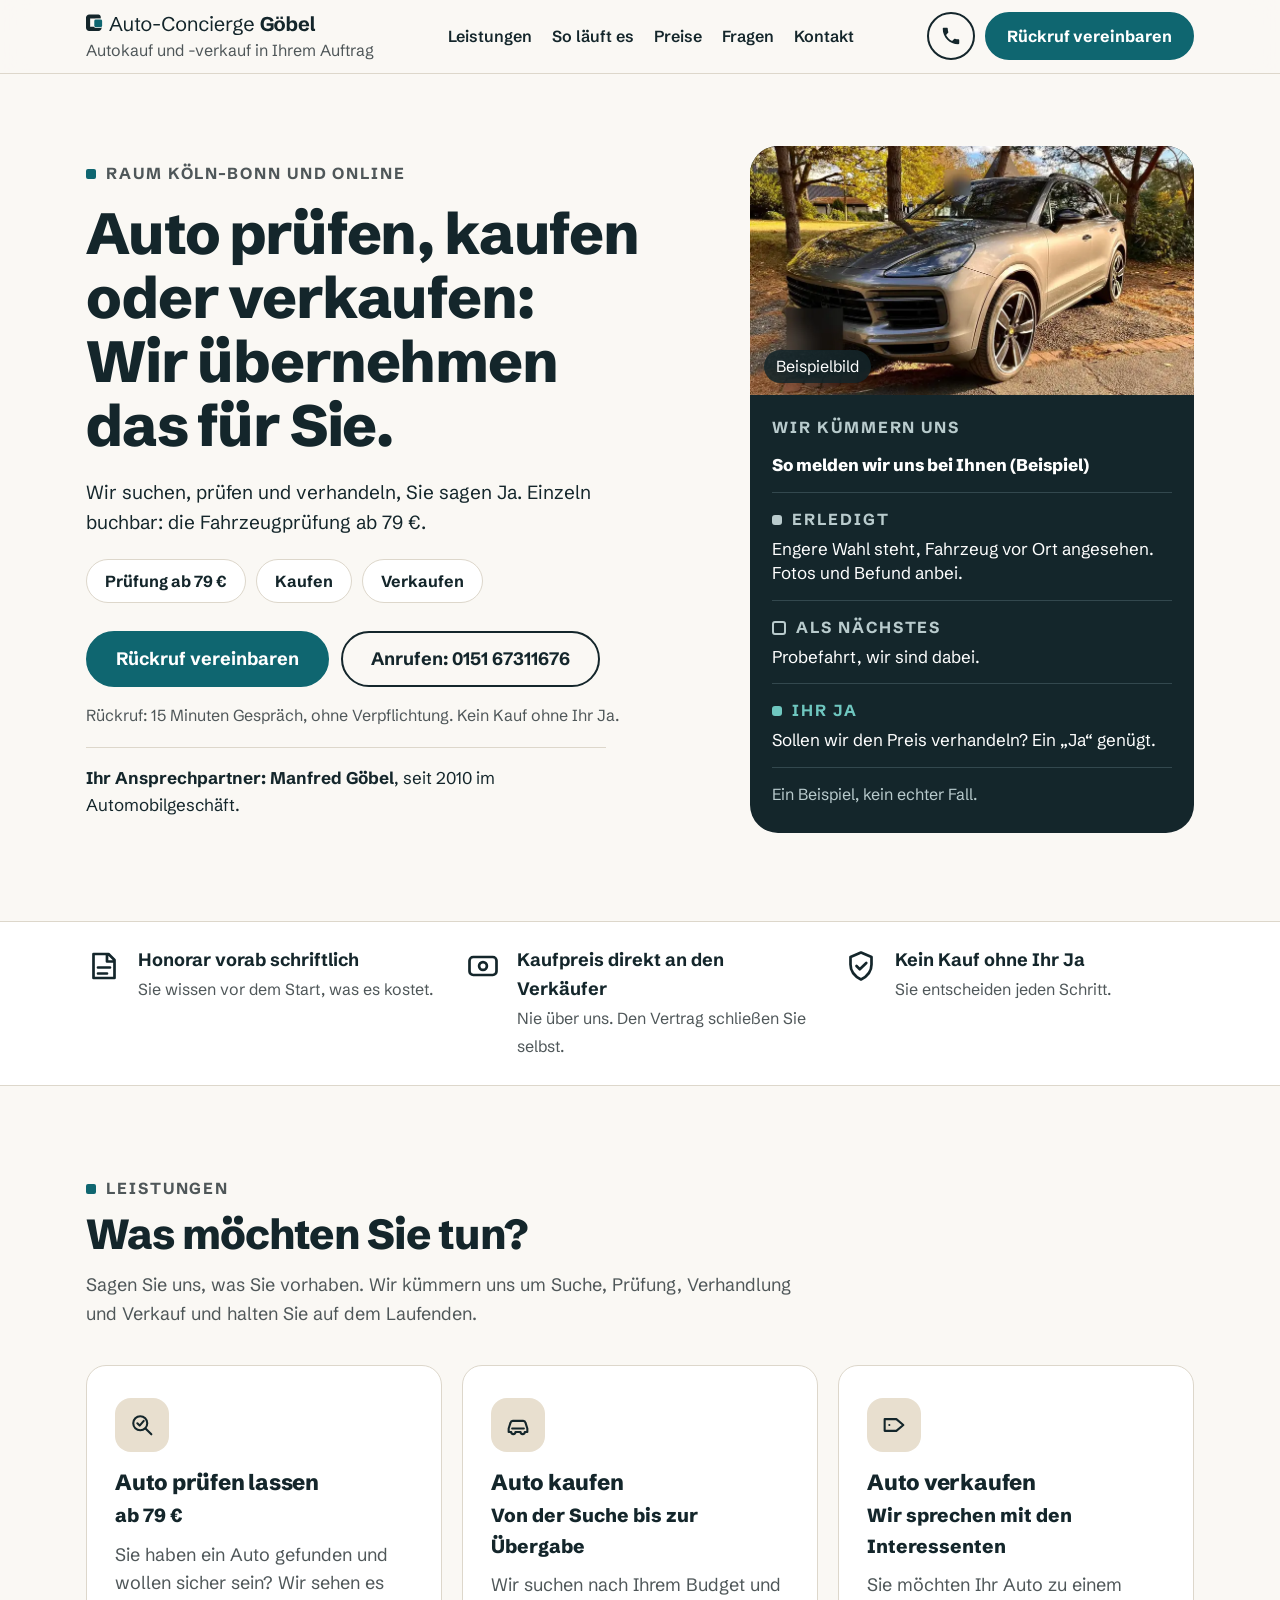
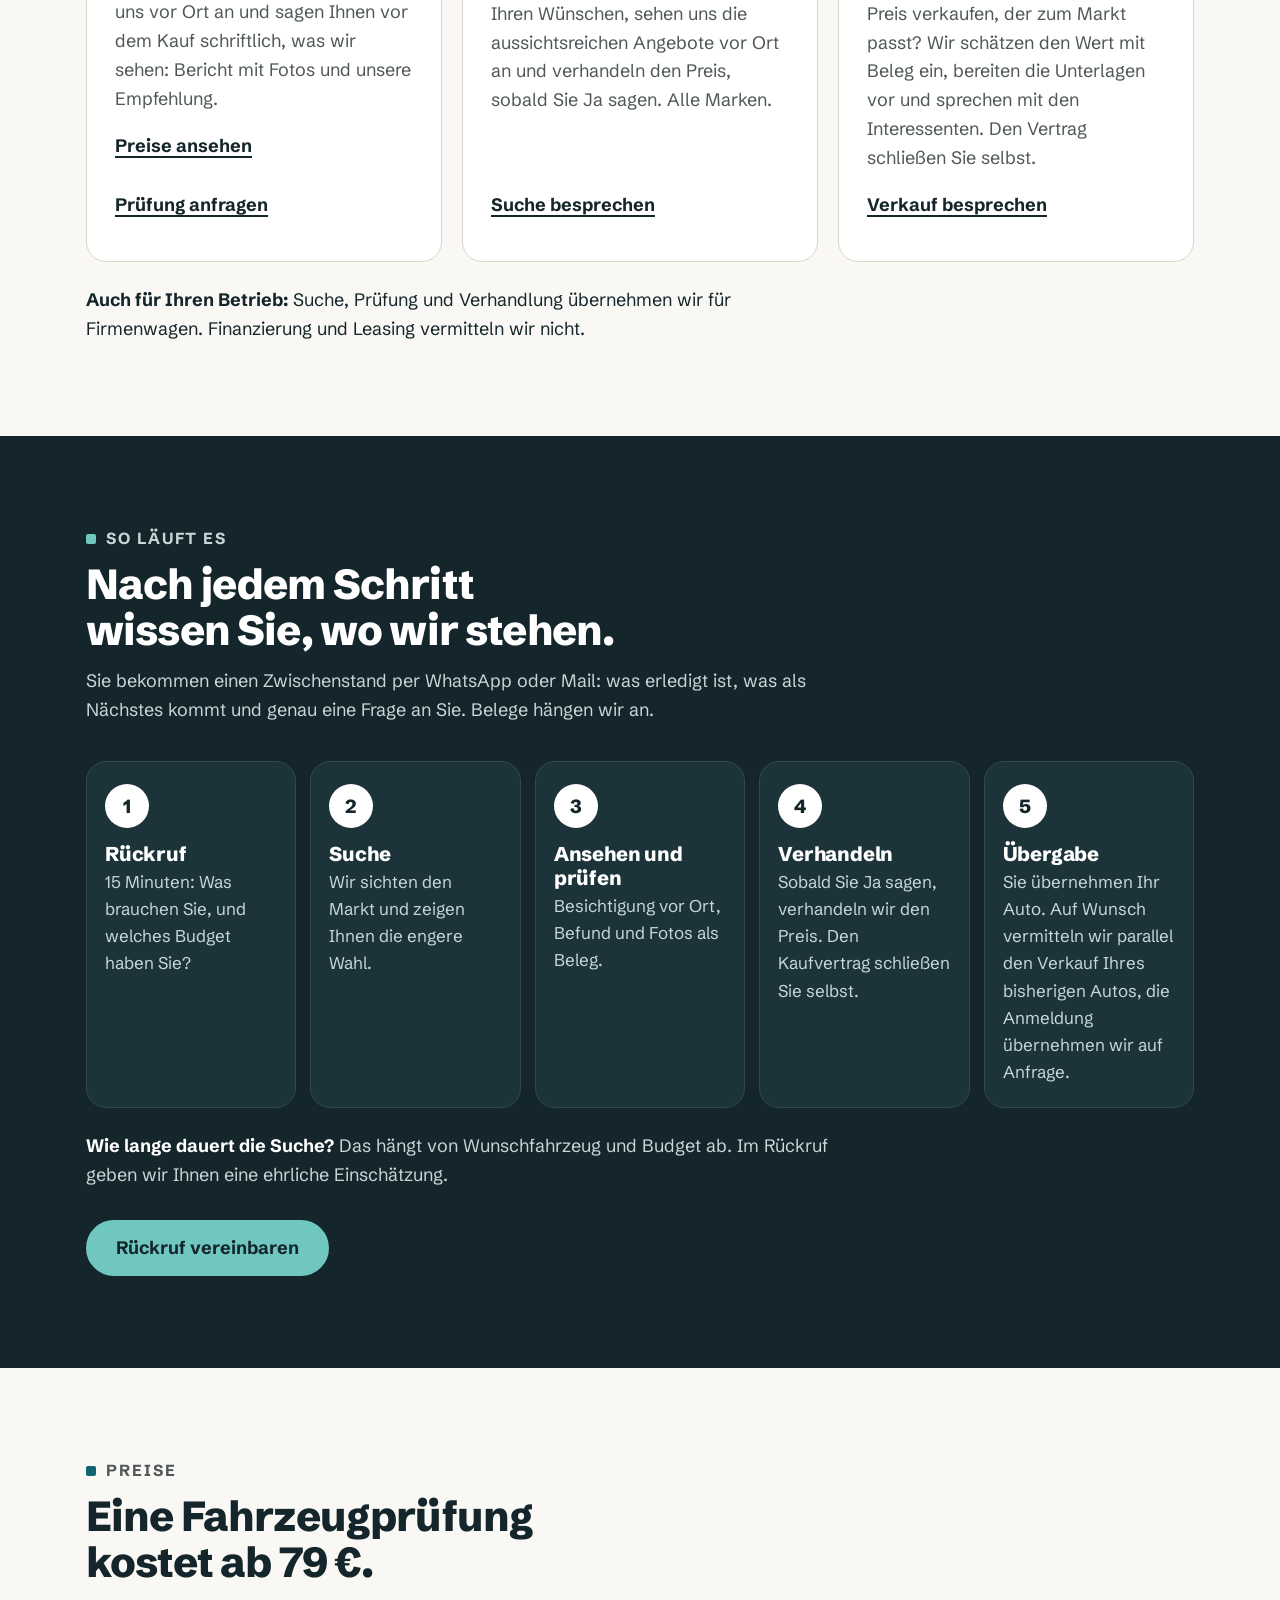
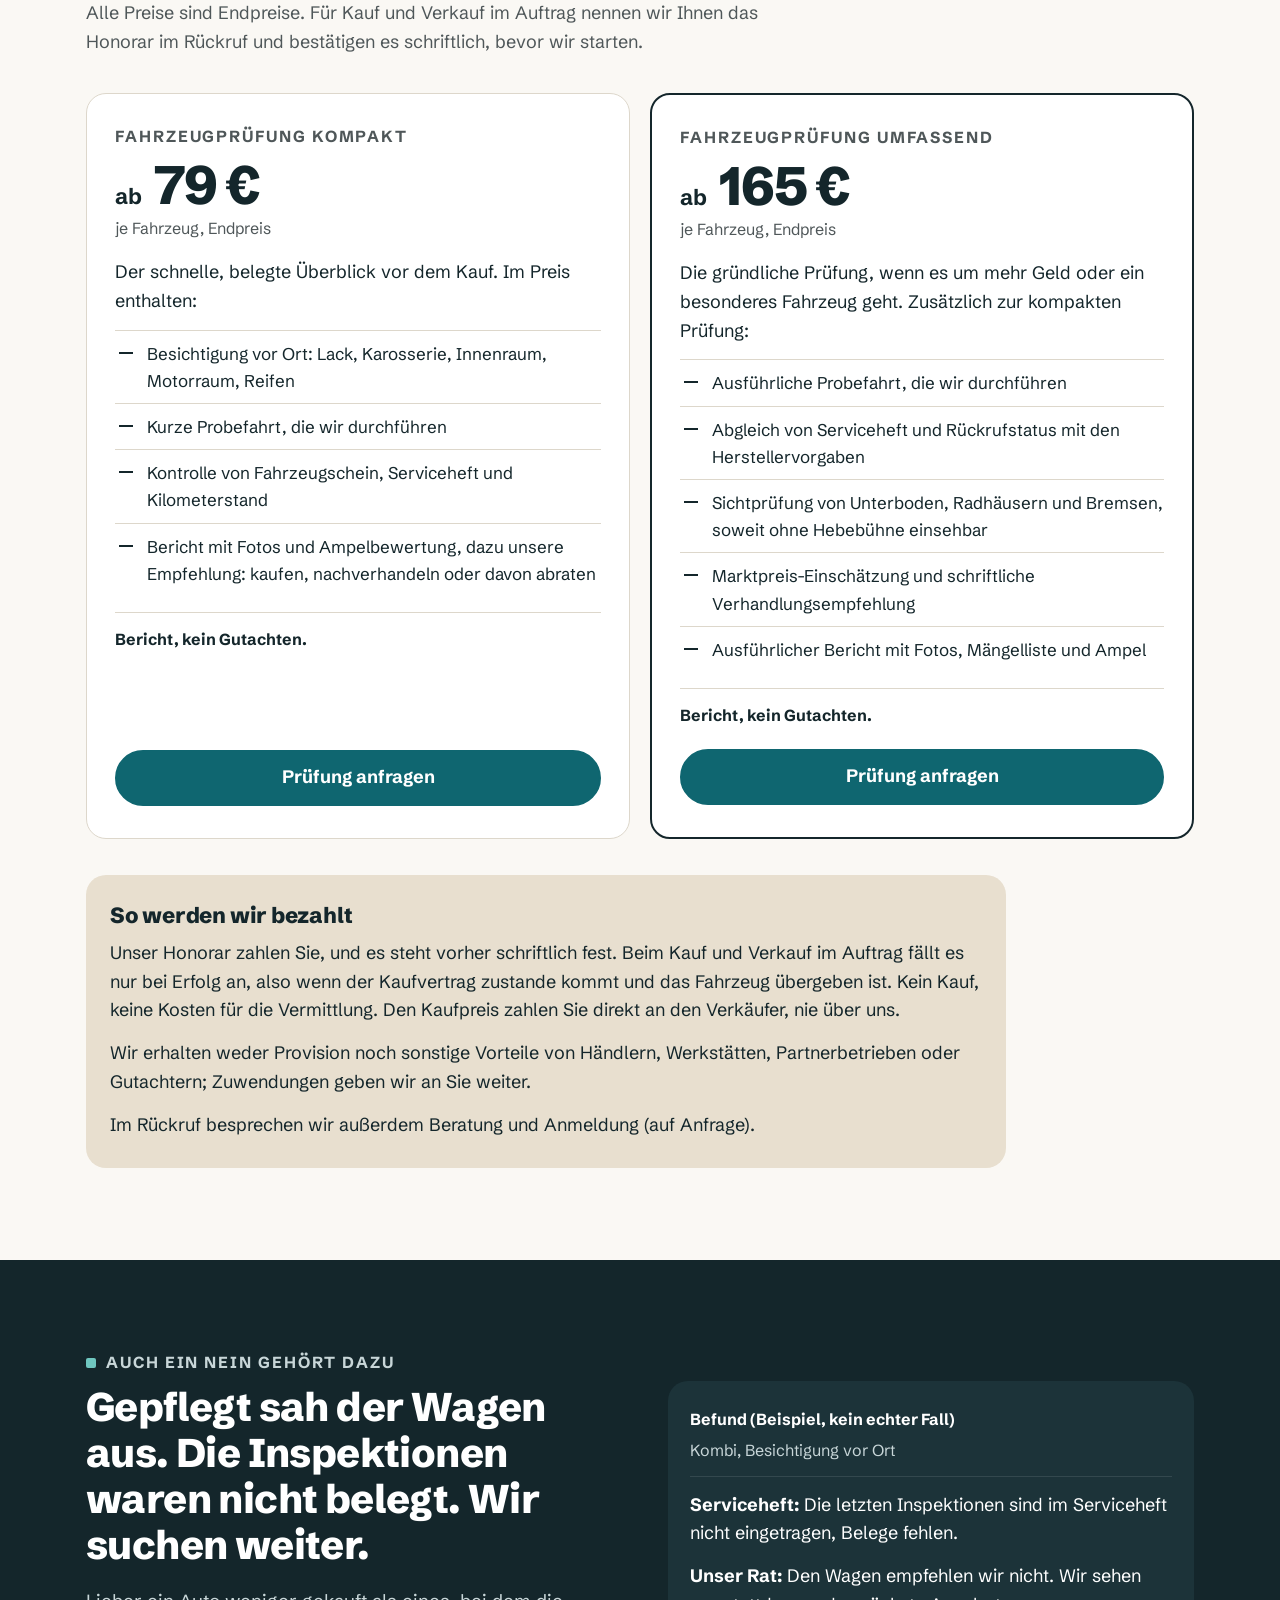
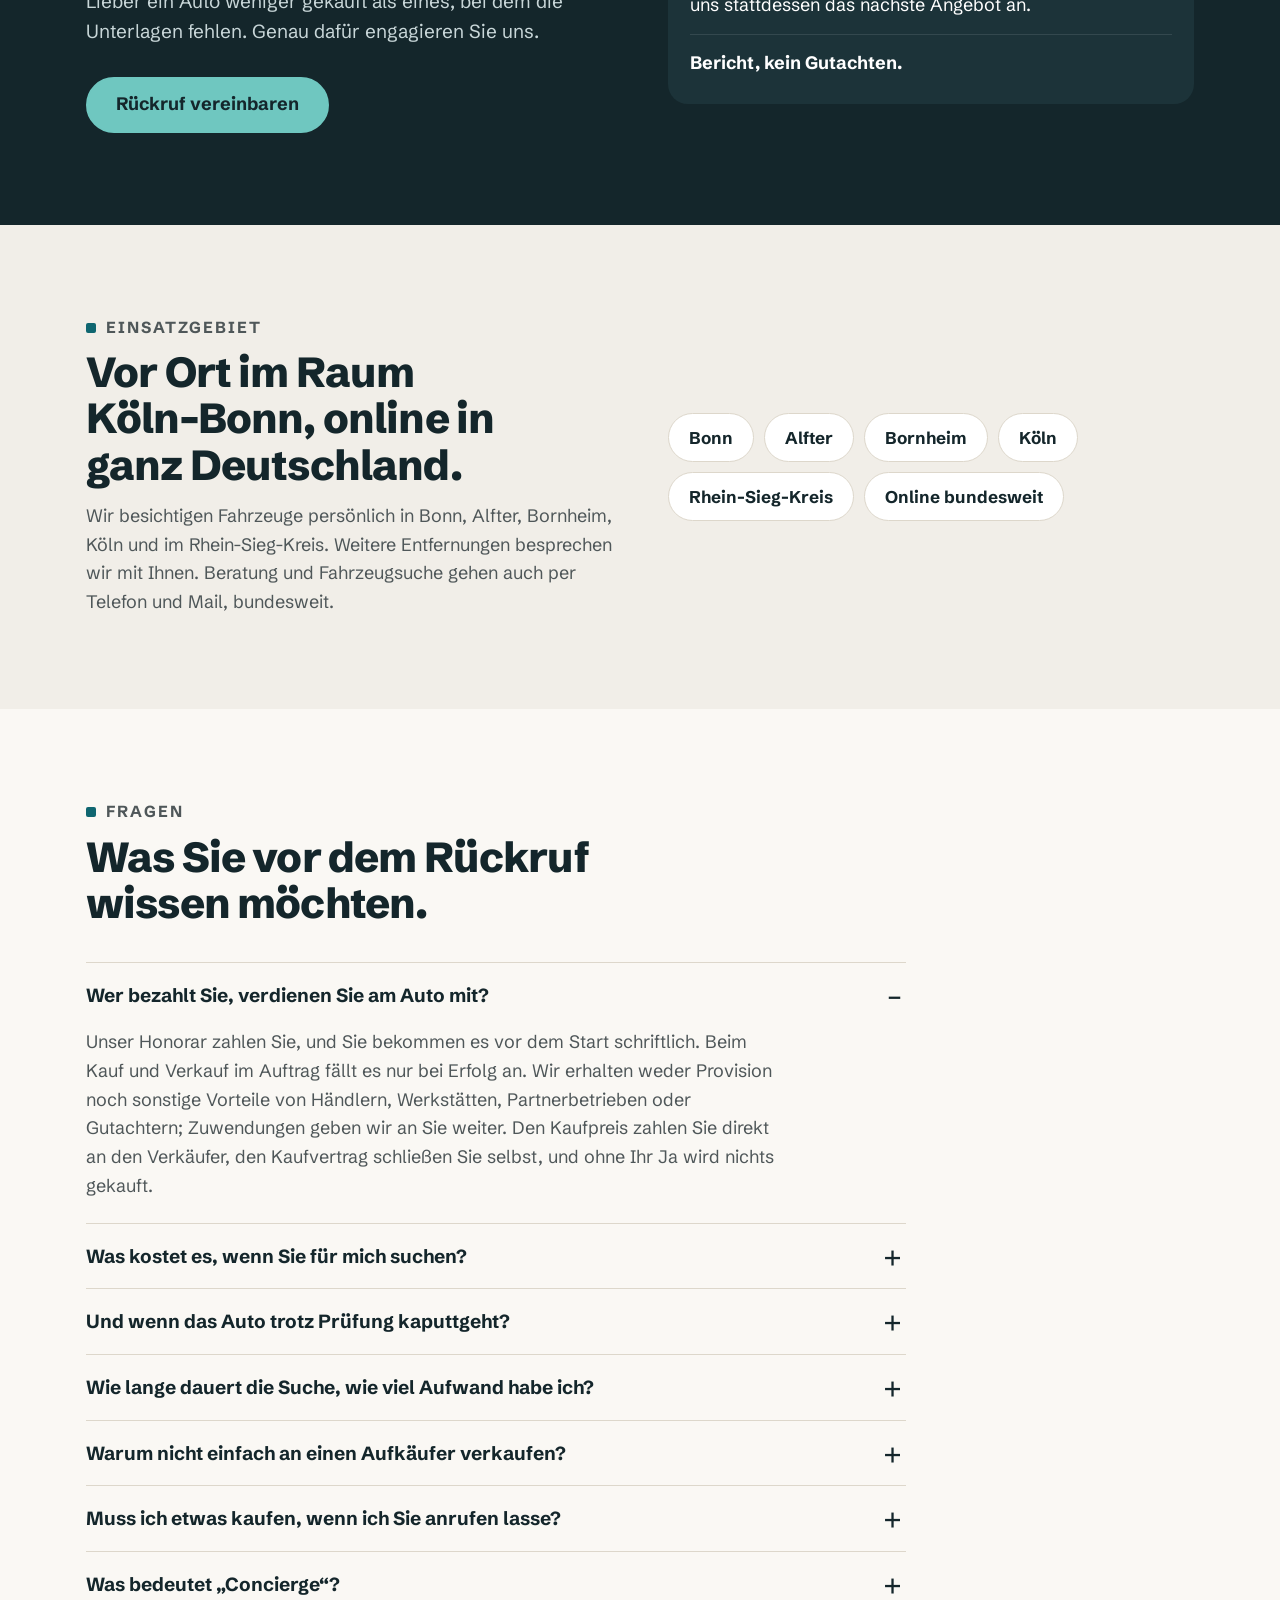
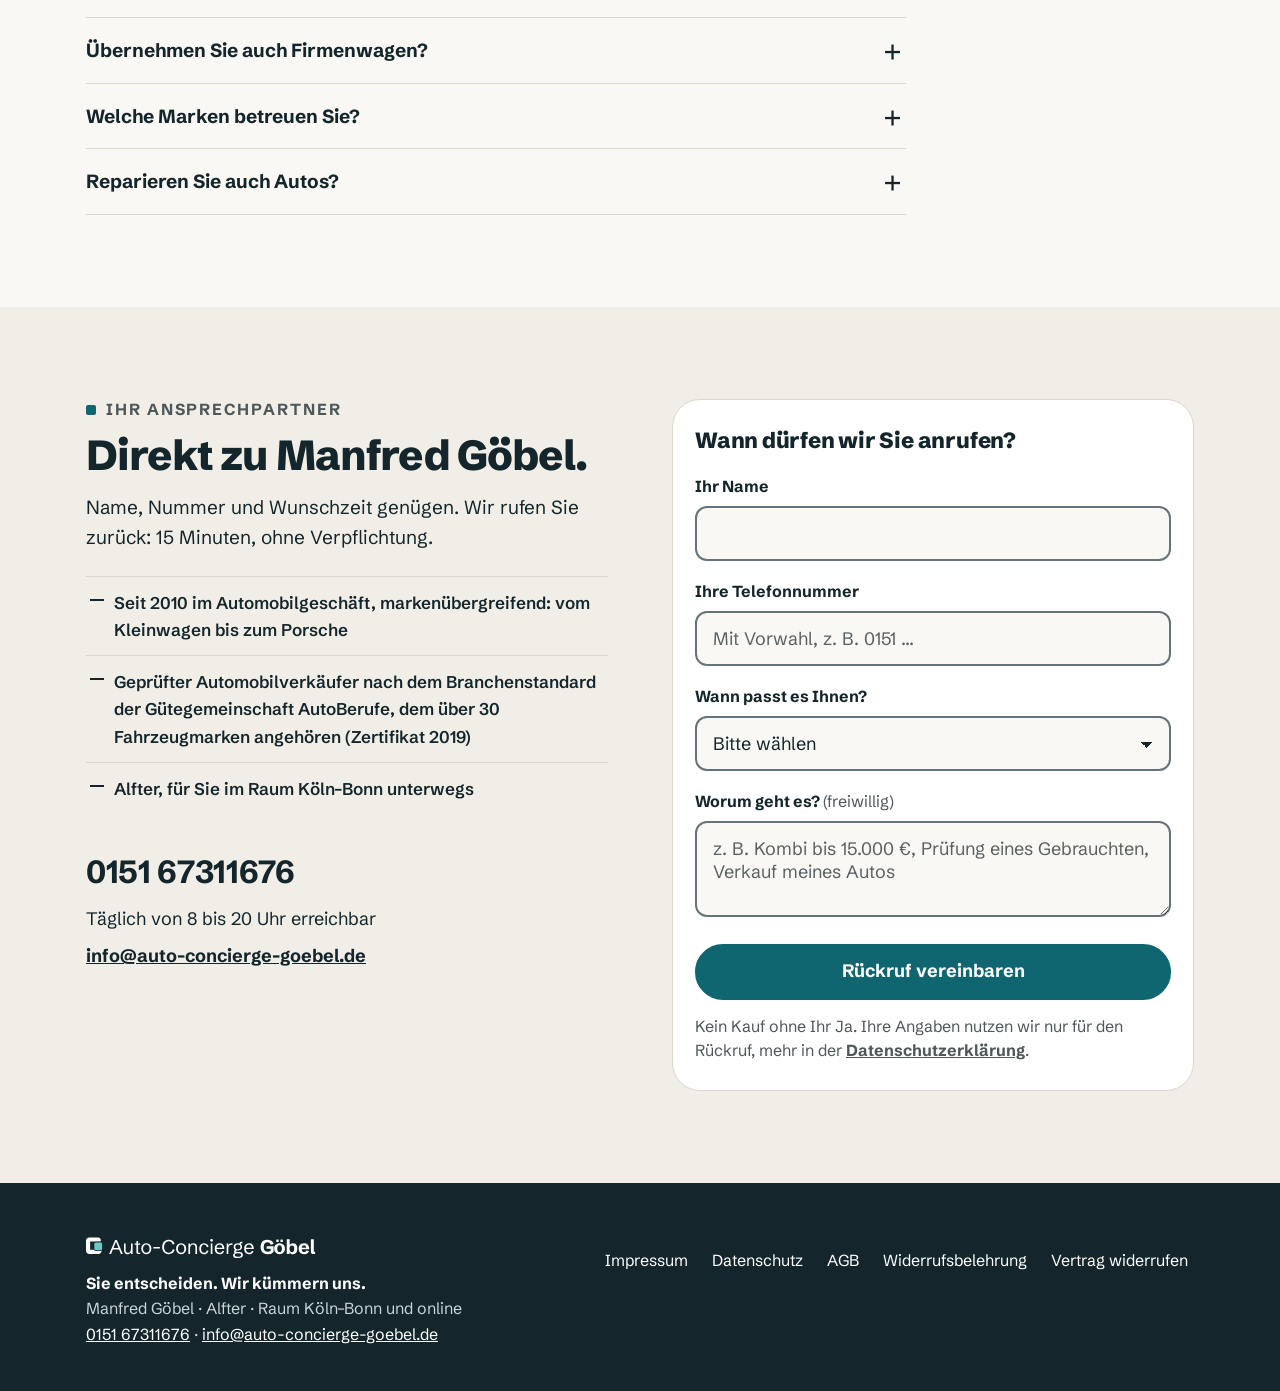
==== commit d9c040c4: "Website-Update 2026-10-19 13:43" ====
--- a/index.html
+++ b/index.html
@@ -2,10 +2,11 @@
 <html lang="de">
 <head>
 <meta charset="utf-8">
-<meta name="viewport" content="width=device-width, initial-scale=1">
-<title>Auto-Concierge Göbel · Autokauf und -verkauf in Ihrem Auftrag, Raum Köln–Bonn</title>
-<meta name="description" content="Wir suchen, prüfen und verhandeln Ihr nächstes Auto, vermitteln auf Wunsch den Verkauf Ihres jetzigen und kümmern uns bis zur Übergabe. Sie entscheiden jeden Schritt. Raum Köln–Bonn und online.">
-<meta name="theme-color" content="#232221">
+<meta name="viewport" content="width=device-width, initial-scale=1, viewport-fit=cover">
+<title>Auto-Concierge Göbel · Auto prüfen, kaufen oder verkaufen, Raum Köln–Bonn</title>
+<meta name="description" content="Fahrzeugprüfung ab 79 €. Autokauf und -verkauf in Ihrem Auftrag: Wir suchen, prüfen und verhandeln, Sie sagen Ja. Raum Köln–Bonn und online.">
+<meta name="theme-color" content="#FAF8F4">
+<meta name="format-detection" content="telephone=no">
 <link rel="icon" href="assets/favicon.svg" type="image/svg+xml">
 <link rel="icon" href="assets/favicon.ico" sizes="any">
 <link rel="apple-touch-icon" href="assets/apple-touch-icon.png">
@@ -14,219 +15,208 @@
 <meta property="og:type" content="website">
 <meta property="og:locale" content="de_DE">
 <meta property="og:site_name" content="Auto-Concierge Göbel">
-<meta property="og:title" content="Auto-Concierge Göbel · Autokauf und -verkauf in Ihrem Auftrag, Raum Köln–Bonn">
-<meta property="og:description" content="Wir suchen, prüfen und verhandeln Ihr nächstes Auto, vermitteln auf Wunsch den Verkauf Ihres jetzigen und kümmern uns bis zur Übergabe. Sie entscheiden jeden Schritt. Raum Köln–Bonn und online.">
+<meta property="og:title" content="Auto-Concierge Göbel · Auto prüfen, kaufen oder verkaufen">
+<meta property="og:description" content="Fahrzeugprüfung ab 79 €, Autokauf und -verkauf in Ihrem Auftrag. Raum Köln–Bonn und online.">
 <meta property="og:image" content="https://auto-concierge-goebel.de/assets/og-bild.png">
 <meta name="twitter:card" content="summary_large_image">
 <script type="application/ld+json">
-{"@context":"https://schema.org","@type":"ProfessionalService","name":"Auto-Concierge Göbel","description":"Autokauf und -verkauf in Ihrem Auftrag: Fahrzeugsuche, Fahrzeugprüfung, Verhandlung und Organisation.","telephone":"+49 151 67311676","email":"info@auto-concierge-goebel.de","url":"https://auto-concierge-goebel.de/","areaServed":["Bonn","Köln","Rhein-Sieg-Kreis","Deutschland"],"address":{"@type":"PostalAddress","streetAddress":"Am Domplatz 23","addressLocality":"Alfter","postalCode":"53347","addressCountry":"DE"}}
+{"@context":"https://schema.org","@type":"ProfessionalService","name":"Auto-Concierge Göbel","description":"Autokauf und -verkauf in Ihrem Auftrag: Fahrzeugprüfung, Fahrzeugsuche, Verhandlung und Organisation.","telephone":"+49 151 67311676","email":"info@auto-concierge-goebel.de","url":"https://auto-concierge-goebel.de/","openingHours":"Mo-Su 08:00-20:00","areaServed":["Bonn","Alfter","Bornheim","Köln","Rhein-Sieg-Kreis","Deutschland"],"address":{"@type":"PostalAddress","streetAddress":"Am Domplatz 23","addressLocality":"Alfter","postalCode":"53347","addressCountry":"DE"}}
 </script>
 </head>
 <body>
 
-<header class="top">
-  <div class="wrap">
-    <div class="marke-block">
-      <a class="marke" href="#" aria-label="Auto-Concierge Göbel, zum Seitenanfang"><img src="assets/wortmarke.svg" alt="Auto-Concierge Göbel" width="220" height="22"></a>
-      <p class="erklaer">Autokauf und -verkauf in Ihrem Auftrag</p>
-    </div>
+<header class="top" id="top">
+  <div class="wrap">
+    <a class="marke-block" href="#top" aria-label="Auto-Concierge Göbel, zum Seitenanfang">
+      <img src="assets/wortmarke.svg" alt="Auto-Concierge Göbel" width="220" height="22">
+      <span class="erklaer">Autokauf und -verkauf in Ihrem Auftrag</span>
+    </a>
     <nav class="nav" aria-label="Hauptnavigation">
-      <a href="#kaufen">Kaufen</a><a href="#verkaufen">Verkaufen</a><a href="#bezahlt">So werden wir bezahlt</a><a href="#ablauf">So läuft es</a><a href="#preise">Preise</a>
+      <a href="#leistungen">Leistungen</a><a href="#ablauf">So läuft es</a><a href="#preise">Preise</a><a href="#fragen">Fragen</a><a href="#kontakt">Kontakt</a>
     </nav>
-    <a class="tel" href="tel:+4915167311676" aria-label="Anrufen: 0151 67311676"><svg width="22" height="22" viewBox="0 0 24 24" aria-hidden="true" focusable="false"><path fill="currentColor" d="M6.62 10.79c1.44 2.83 3.76 5.14 6.59 6.59l2.2-2.2c.27-.27.67-.36 1.02-.24 1.12.37 2.33.57 3.57.57.55 0 1 .45 1 1V20c0 .55-.45 1-1 1-9.39 0-17-7.61-17-17 0-.55.45-1 1-1h3.5c.55 0 1 .45 1 1 0 1.25.2 2.45.57 3.57.11.35.03.74-.25 1.02l-2.2 2.2z"/></svg><span class="tel-text">0151 67311676</span></a>
-    <a class="cta cta-klein" href="#rueckruf">Rückruf vereinbaren</a>
-    <details class="mobil"><summary>Menü</summary><div class="mobil-nav">
-      <a href="#kaufen">Kaufen</a><a href="#verkaufen">Verkaufen</a><a href="#bezahlt">So werden wir bezahlt</a><a href="#ablauf">So läuft es</a><a href="#preise">Preise</a><a href="#rueckruf">Rückruf vereinbaren</a>
-    </div></details>
+    <div class="top-aktion">
+      <a class="tel" href="tel:+4915167311676" aria-label="Anrufen: 0151 67311676"><svg width="22" height="22" viewBox="0 0 24 24" aria-hidden="true" focusable="false"><path fill="currentColor" d="M6.62 10.79c1.44 2.83 3.76 5.14 6.59 6.59l2.2-2.2c.27-.27.67-.36 1.02-.24 1.12.37 2.33.57 3.57.57.55 0 1 .45 1 1V20c0 .55-.45 1-1 1-9.39 0-17-7.61-17-17 0-.55.45-1 1-1h3.5c.55 0 1 .45 1 1 0 1.25.2 2.45.57 3.57.11.35.03.74-.25 1.02l-2.2 2.2z"/></svg><span class="tel-text">0151 67311676</span></a>
+      <a class="btn btn-klein" href="#kontakt">Rückruf vereinbaren</a>
+      <details class="mobil"><summary>Menü</summary><div class="mobil-nav">
+        <a href="#leistungen">Leistungen</a><a href="#ablauf">So läuft es</a><a href="#preise">Preise</a><a href="#fragen">Fragen</a><a href="#kontakt">Kontakt</a>
+      </div></details>
+    </div>
   </div>
 </header>
 
 <main>
 
 <!-- 1. Hero -->
-<section class="hero" style="padding:0">
-  <div class="sie">
-    <div class="wrap">
-      <div class="raum label"><span class="nur-mobil">Sie entscheiden. Wir kümmern uns.</span><span class="nur-desktop">Sie entscheiden</span></div>
-      <h1>Ihr nächstes Auto, ohne selbst Experte werden zu müssen.</h1>
-      <p class="lead">Wir suchen, prüfen und verhandeln für Sie, vermitteln auf Wunsch den Verkauf Ihres jetzigen Autos und kümmern uns bis zur Übergabe. Sie entscheiden jeden Schritt, und wir melden uns, bevor Sie fragen müssen.</p>
-      <div class="ctarow"><a class="cta" href="#rueckruf">Rückruf vereinbaren</a></div>
-      <p class="anruf">Oder gleich anrufen: <a href="tel:+4915167311676">0151 67311676</a></p>
-      <p class="micro">15 Minuten am Telefon, zu Ihrer Wunschzeit. Danach wissen Sie, wie wir vorgehen und was es kostet. Unser Honorar steht vorher schriftlich fest.</p>
-      <div class="trust"><div><b>Ihr Ansprechpartner: Manfred Göbel</b><br>seit 2010 im Automobilgeschäft · markenübergreifende Erfahrung · Raum Köln–Bonn<br>Unser Honorar zahlen nur Sie. <a href="#bezahlt">So werden wir bezahlt</a></div></div>
-    </div>
-  </div>
-  <div class="wir on-dark">
-    <div class="raum label">Wir kümmern uns</div>
-    <figure class="heroimg"><img src="assets/fotos/fahrzeug-01.webp" alt="SUV in Frontansicht auf einem Parkplatz" width="900" height="675" fetchpriority="high"><figcaption>Ein Fahrzeug aus einem Auftrag, den wir begleitet haben.</figcaption></figure>
-    <div class="beleg">
-      <div class="kopf"><b>Zwischenstand (Beispiel)</b><span>Ihre Fahrzeugsuche</span></div>
-      <div class="blk"><div class="label"><span class="sq sq-done"></span>Erledigt</div><p>Angebote gesichtet, engere Wahl steht · Liste anbei<br>Fahrzeug vor Ort angesehen · Fotos und Befund anbei</p></div>
-      <div class="blk"><div class="label"><span class="sq sq-next"></span>Als Nächstes</div><p>Probefahrt, ich bin dabei</p></div>
-      <div class="blk ja"><div class="label"><span class="sq sq-ja"></span>Ihr Ja</div><p>Sollen wir für dieses Fahrzeug den Preis verhandeln? <b style="white-space:nowrap">Ein „Ja“ genügt.</b></p></div>
-      <div class="bsp">Beispiel: So melden wir uns nach jedem Schritt.</div>
-    </div>
-  </div>
-</section>
-
-<!-- 2. Lage -->
-<section id="lage">
+<section class="hero">
+  <div class="wrap hero-grid">
+    <div class="hero-text">
+      <p class="eyebrow">Raum Köln–Bonn und online</p>
+      <h1>Auto prüfen, kaufen oder verkaufen: Wir übernehmen das für Sie.</h1>
+      <p class="lead">Wir suchen, prüfen und verhandeln, Sie sagen Ja. Einzeln buchbar: die Fahrzeugprüfung ab 79 €.</p>
+      <ul class="chips" aria-label="Leistungen">
+        <li><a href="#pruefung">Prüfung ab 79 €</a></li><li><a href="#kaufen">Kaufen</a></li><li><a href="#verkaufen">Verkaufen</a></li>
+      </ul>
+      <div class="hero-cta">
+        <a class="btn" href="#kontakt">Rückruf vereinbaren</a>
+        <a class="btn btn-zweit" href="tel:+4915167311676">Anrufen: 0151 67311676</a>
+      </div>
+      <p class="micro">Rückruf: 15 Minuten Gespräch, ohne Verpflichtung. Kein Kauf ohne Ihr Ja.</p>
+      <p class="beweis"><b>Ihr Ansprechpartner: Manfred Göbel</b>, seit 2010 im Automobilgeschäft.</p>
+    </div>
+    <aside class="hero-karte" aria-label="Beispiel Zwischenstand">
+      <figure class="karte-bild"><img src="assets/fotos/beispiel-hero.webp" alt="SUV in Frontansicht auf einem Parkplatz" width="900" height="675" fetchpriority="high"><figcaption>Beispielbild</figcaption></figure>
+      <p class="feld-etikett">Wir kümmern uns</p>
+      <p class="karte-kopf">So melden wir uns bei Ihnen (Beispiel)</p>
+      <ol class="stand">
+        <li class="st-done"><span class="st-label">Erledigt</span><span class="st-text">Engere Wahl steht, Fahrzeug vor Ort angesehen. Fotos und Befund anbei.</span></li>
+        <li class="st-next"><span class="st-label">Als Nächstes</span><span class="st-text">Probefahrt, wir sind dabei.</span></li>
+        <li class="st-ja"><span class="st-label">Ihr Ja</span><span class="st-text">Sollen wir den Preis verhandeln? Ein „Ja“ genügt.</span></li>
+      </ol>
+      <p class="karte-fuss">Ein Beispiel, kein echter Fall.</p>
+    </aside>
+  </div>
+</section>
+
+<!-- 2. Vertrauensband -->
+<div class="band">
+  <ul class="wrap band-grid">
+    <li><svg viewBox="0 0 24 24" aria-hidden="true"><path d="M5 4h10l4 4v12H5z M14 4v5h5 M8 13h8 M8 17h6" fill="none" stroke="currentColor" stroke-width="1.8" stroke-linejoin="round" stroke-linecap="round"/></svg><div><b>Honorar vorab schriftlich</b><span>Sie wissen vor dem Start, was es kostet.</span></div></li>
+    <li><svg viewBox="0 0 24 24" aria-hidden="true"><rect x="3" y="6" width="18" height="12" rx="2.5" fill="none" stroke="currentColor" stroke-width="1.8"/><circle cx="12" cy="12" r="2.6" fill="none" stroke="currentColor" stroke-width="1.8"/></svg><div><b>Kaufpreis direkt an den Verkäufer</b><span>Nie über uns. Den Vertrag schließen Sie selbst.</span></div></li>
+    <li><svg viewBox="0 0 24 24" aria-hidden="true"><path d="M12 3l7 3v5c0 4.5-3 8-7 10-4-2-7-5.5-7-10V6z M9 12l2.2 2.2L15.5 10" fill="none" stroke="currentColor" stroke-width="1.8" stroke-linejoin="round" stroke-linecap="round"/></svg><div><b>Kein Kauf ohne Ihr Ja</b><span>Sie entscheiden jeden Schritt.</span></div></li>
+  </ul>
+</div>
+
+<!-- 3. Leistungen -->
+<section id="leistungen">
   <div class="wrap">
     <div class="sec-kopf">
-      <span class="label">Typische Situationen</span>
-      <h2>Sie brauchen ein anderes Auto. Und keine Zeit, Experte zu werden.</h2>
-    </div>
-    <ul class="lage">
-      <li><b>Der TÜV war nicht bestanden, jetzt muss schnell Ersatz her.</b><span>Wir suchen, sehen uns die besten Angebote vor Ort an und verhandeln den Preis.</span></li>
-      <li><b>Sie haben keine Ahnung von Autos und wollen nicht über den Tisch gezogen werden.</b><span>Wir prüfen, was belegbar ist, und sagen Ihnen offen, wenn ein Auto nicht passt.</span></li>
-      <li><b>Ihr altes Auto soll weg, ohne dass Ihr Telefon zur Anzeigen-Hotline wird.</b><span>Wir vermitteln den Verkauf, an einen Käufer oder an einen Ankäufer, je nachdem, was sich lohnt.</span></li>
-    </ul>
-  </div>
-</section>
-
-<!-- 3. Kaufen / Verkaufen -->
-<section class="tint" id="kaufen">
+      <p class="kicker">Leistungen</p>
+      <h2>Was möchten Sie tun?</h2>
+      <p>Sagen Sie uns, was Sie vorhaben. Wir kümmern uns um Suche, Prüfung, Verhandlung und Verkauf und halten Sie auf dem Laufenden.</p>
+    </div>
+    <div class="karten drei">
+      <article class="karte" id="pruefung">
+        <div class="ikon"><svg viewBox="0 0 24 24" aria-hidden="true"><circle cx="10.5" cy="10.5" r="6" fill="none" stroke="currentColor" stroke-width="1.8"/><path d="M15 15l5 5 M8 10.5l2 2 3.5-4" fill="none" stroke="currentColor" stroke-width="1.8" stroke-linecap="round" stroke-linejoin="round"/></svg></div>
+        <h3>Auto prüfen lassen</h3>
+        <p class="preis-zeile">ab 79 €</p>
+        <p>Sie haben ein Auto gefunden und wollen sicher sein? Wir sehen es uns vor Ort an und sagen Ihnen vor dem Kauf schriftlich, was wir sehen: Bericht mit Fotos und unsere Empfehlung.</p>
+        <a class="textlink" href="#preise">Preise ansehen</a>
+        <a class="textlink" href="#kontakt">Prüfung anfragen</a>
+      </article>
+      <article class="karte" id="kaufen">
+        <div class="ikon"><svg viewBox="0 0 24 24" aria-hidden="true"><path d="M4 15l1.6-5A2 2 0 017.5 8.5h9a2 2 0 011.9 1.5L20 15v3h-2.2a1.8 1.8 0 01-3.6 0H9.8a1.8 1.8 0 01-3.6 0H4z M7 15h10" fill="none" stroke="currentColor" stroke-width="1.8" stroke-linejoin="round" stroke-linecap="round"/></svg></div>
+        <h3>Auto kaufen</h3>
+        <p class="preis-zeile">Von der Suche bis zur Übergabe</p>
+        <p>Wir suchen nach Ihrem Budget und Ihren Wünschen, sehen uns die aussichtsreichen Angebote vor Ort an und verhandeln den Preis, sobald Sie Ja sagen. Alle Marken.</p>
+        <a class="textlink" href="#kontakt">Suche besprechen</a>
+      </article>
+      <article class="karte" id="verkaufen">
+        <div class="ikon"><svg viewBox="0 0 24 24" aria-hidden="true"><path d="M4 7h10l6 5-6 5H4z M8 12h.01" fill="none" stroke="currentColor" stroke-width="1.8" stroke-linejoin="round" stroke-linecap="round"/></svg></div>
+        <h3>Auto verkaufen</h3>
+        <p class="preis-zeile">Wir sprechen mit den Interessenten</p>
+        <p>Sie möchten Ihr Auto zu einem Preis verkaufen, der zum Markt passt? Wir schätzen den Wert mit Beleg ein, bereiten die Unterlagen vor und sprechen mit den Interessenten. Den Vertrag schließen Sie selbst.</p>
+        <a class="textlink" href="#kontakt">Verkauf besprechen</a>
+      </article>
+    </div>
+    <p class="nebenzeile"><b>Auch für Ihren Betrieb:</b> Suche, Prüfung und Verhandlung übernehmen wir für Firmenwagen. Finanzierung und Leasing vermitteln wir nicht.</p>
+  </div>
+</section>
+
+<!-- 4. So läuft es -->
+<section id="ablauf" class="dunkel on-dark">
   <div class="wrap">
     <div class="sec-kopf">
-      <span class="label">Was wir übernehmen</span>
-      <h2>Kaufen oder verkaufen: Sie sagen Ja, wir erledigen den Rest.</h2>
-      <p>Ein Concierge kümmert sich um das, was Sie nicht selbst erledigen wollen. Bei uns heißt das: Wir suchen, prüfen, verhandeln und organisieren rund um Ihr Auto. Sie entscheiden.</p>
-    </div>
-    <div class="zwei">
-      <article class="karte">
-        <h3>Kaufen</h3>
-        <p>Von der Suche bis zur Übergabe. Gebraucht oder neu, alle Marken.</p>
-        <ul>
-          <li>Suche und Vorauswahl nach Ihrem Budget und Ihren Wünschen</li>
-          <li>Besichtigung mit Befund und Fotos</li>
-          <li>Preisverhandlung, nur für Sie</li>
-          <li>Termine, Unterlagen und Übergabe. Anmeldung auf Anfrage</li>
-        </ul>
-      </article>
-      <article class="karte" id="verkaufen">
-        <h3>Verkaufen</h3>
-        <p>Wir vermitteln den Verkauf Ihres jetzigen Autos zu einem Preis, der zum Markt passt, ohne dass Ihr Telefon zur Anzeigen-Hotline wird.</p>
-        <ul>
-          <li>Marktwert-Einschätzung mit Beleg</li>
-          <li>Aufbereitung und Verkaufsunterlagen organisiert</li>
-          <li>Vermarktung und Kontakt mit Interessenten</li>
-          <li>Den Kaufvertrag schließen Sie selbst mit dem Käufer oder Ankäufer</li>
-        </ul>
-      </article>
-    </div>
-    <p class="nebenzeile"><b>Sie haben schon ein Auto gefunden?</b> Wir sehen es uns an und geben Ihnen vor dem Kauf einen schriftlichen Bericht mit Fotos. <a href="#preise">Ab 79 €</a>.</p>
-    <p class="nebenzeile"><b>Firmenwagen?</b> Suche, Prüfung und Verhandlung übernehmen wir auch für Ihren Betrieb. Finanzierung und Leasing vermitteln wir nicht.</p>
-  </div>
-</section>
-
-<!-- 4. So werden wir bezahlt (früh, wegen des häufigsten Einwands) -->
-<section class="bezahlt" id="bezahlt">
+      <p class="kicker">So läuft es</p>
+      <h2>Nach jedem Schritt wissen Sie, wo wir stehen.</h2>
+      <p>Sie bekommen einen Zwischenstand per WhatsApp oder Mail: was erledigt ist, was als Nächstes kommt und genau eine Frage an Sie. Belege hängen wir an.</p>
+    </div>
+    <ol class="schritte">
+      <li><span class="nr">1</span><h3>Rückruf</h3><p>15 Minuten: Was brauchen Sie, und welches Budget haben Sie?</p></li>
+      <li><span class="nr">2</span><h3>Suche</h3><p>Wir sichten den Markt und zeigen Ihnen die engere Wahl.</p></li>
+      <li><span class="nr">3</span><h3>Ansehen und prüfen</h3><p>Besichtigung vor Ort, Befund und Fotos als Beleg.</p></li>
+      <li><span class="nr">4</span><h3>Verhandeln</h3><p>Sobald Sie Ja sagen, verhandeln wir den Preis. Den Kaufvertrag schließen Sie selbst.</p></li>
+      <li><span class="nr">5</span><h3>Übergabe</h3><p>Sie übernehmen Ihr Auto. Auf Wunsch vermitteln wir parallel den Verkauf Ihres bisherigen Autos, die Anmeldung übernehmen wir auf Anfrage.</p></li>
+    </ol>
+    <p class="nebenzeile"><b>Wie lange dauert die Suche?</b> Das hängt von Wunschfahrzeug und Budget ab. Im Rückruf geben wir Ihnen eine ehrliche Einschätzung.</p>
+    <p class="cta-zeile"><a class="btn" href="#kontakt">Rückruf vereinbaren</a></p>
+  </div>
+</section>
+
+<!-- 5. Preise -->
+<section id="preise">
   <div class="wrap">
     <div class="sec-kopf">
-      <span class="label">So werden wir bezahlt</span>
-    </div>
-    <h2 class="leit">Wir verdienen an Ihrem Auftrag, nicht an Ihrem Auto.</h2>
-    <div class="text">
-      <p>Unser Honorar zahlen Sie, und es steht vorher schriftlich fest. Beim Kauf und Verkauf im Auftrag fällt es nur bei Erfolg an, also wenn der Kaufvertrag zustande kommt und das Fahrzeug übergeben ist. Kein Kauf, keine Kosten für die Vermittlung.</p>
-      <p>Wir erhalten weder Provision noch sonstige Vorteile von Händlern, Werkstätten, Partnerbetrieben oder Gutachtern; Zuwendungen geben wir an Sie weiter.</p>
-      <p>Den Kaufpreis zahlen Sie direkt an den Verkäufer, nie über uns. Den Kaufvertrag schließen Sie selbst. Gekauft wird nichts ohne Ihr Ja.</p>
-      <p class="ausnahme">Ausnahmen: Eine von Ihnen gesondert beauftragte Fahrzeugprüfung wird immer berechnet, auch wenn Sie das Fahrzeug nicht kaufen. Einen Anfahrtszuschlag berechnen wir nur, wenn wir ihn Ihnen für die gesondert beauftragte Prüfung vorab schriftlich genannt haben.</p>
-    </div>
-    <ul class="drei">
-      <li>Bezahlt nur von Ihnen</li>
-      <li>Wir kaufen und verkaufen keine Fahrzeuge auf eigene Rechnung</li>
-      <li>Kein Kauf ohne Ihr Ja</li>
-    </ul>
-    <p style="margin-top:30px"><a class="cta cta-graphit" href="#rueckruf">Rückruf vereinbaren</a></p>
-  </div>
-</section>
-
-<!-- 5. So läuft es -->
-<section id="ablauf" class="tint">
-  <div class="wrap so-grid">
-    <div>
-      <div class="sec-kopf" style="margin-bottom:0">
-        <span class="label">So läuft es</span>
-        <h2>Nach jedem Schritt wissen Sie, wo wir stehen.</h2>
-        <p class="lead">Nach jedem Schritt bekommen Sie einen Zwischenstand per WhatsApp oder Mail: was erledigt ist, was als Nächstes kommt und genau eine Frage an Sie. Belege hängen wir an.</p>
-        <p class="dauer"><b>Wie lange dauert die Suche?</b> Das hängt von Ihrem Wunschfahrzeug und Ihrem Budget ab. Im Rückruf geben wir Ihnen eine ehrliche Einschätzung.</p>
-      </div>
-    </div>
-    <ol class="etappen">
-      <li><b>Rückruf und Auftrag</b><span>15 Minuten: Was brauchen Sie, was darf es kosten?</span></li>
-      <li><b>Suche und Vorauswahl</b><span>Wir sichten den Markt und zeigen Ihnen die engere Wahl.</span></li>
-      <li><b>Ansehen und prüfen</b><span>Besichtigung vor Ort, Befund und Fotos als Beleg.</span></li>
-      <li><b>Verhandeln, nach Ihrem Ja</b><span>Ohne Ihr Ja wird nichts gekauft.</span></li>
-      <li><b>Kauf und Übergabe</b><span>Auf Wunsch vermitteln wir parallel den Verkauf Ihres bisherigen Autos. Anmeldung auf Anfrage.</span></li>
-    </ol>
-  </div>
-</section>
-
-<!-- 6. Befund (einziges Dunkelmodul) -->
-<section class="dunkel on-dark" id="befund">
-  <div class="wrap so-grid">
-    <div>
-      <div class="sec-kopf" style="margin-bottom:0">
-        <span class="label">Auch ein Nein gehört dazu</span>
-        <p class="nein">Gepflegt sah er aus. Belegt war es nicht. Wir suchen weiter.</p>
-        <p class="lead">Lieber ein Auto weniger gekauft als eines, bei dem die Unterlagen fehlen. Genau dafür engagieren Sie uns.</p>
-        <p style="margin-top:28px"><a class="cta-dunkel" href="#rueckruf">Rückruf vereinbaren</a></p>
-      </div>
-    </div>
-    <div class="befund">
-      <div class="kopf"><b>Befund (Beispiel, kein echter Fall)</b><span>Kombi, Besichtigung vor Ort</span></div>
-      <p><b>Serviceheft:</b> Die letzten Inspektionen sind nicht dokumentiert, Belege dafür gibt es nicht.</p>
-      <p><b>Unser Rat:</b> Den Wagen empfehlen wir nicht. Wir sehen uns stattdessen das nächste Angebot an.</p>
-      <p class="hinweis">Einschätzung, kein Gutachten.</p>
-    </div>
-  </div>
-</section>
-
-<!-- 7. Preise -->
-<section class="tint" id="preise">
-  <div class="wrap">
-    <div class="sec-kopf">
-      <span class="label">Preise</span>
+      <p class="kicker">Preise</p>
       <h2>Eine Fahrzeugprüfung kostet ab 79 €.</h2>
-      <p>Für alles andere nennen wir Ihnen das Honorar im Rückruf, schriftlich und vor dem Start. Beim Kauf und Verkauf im Auftrag fällt es nur bei Erfolg an.</p>
-    </div>
-    <div class="preise">
-      <article class="preis">
-        <span class="label muted">Fahrzeugprüfung kompakt</span>
-        <div class="p"><small>ab</small>79 €</div>
-        <div class="einheit">je Fahrzeug, Endpreis</div>
-        <p class="wofuer">Der schnelle, belegte Überblick vor dem Kauf. Im Preis enthalten:</p>
-        <ul class="inkl">
+      <p>Alle Preise sind Endpreise. Für Kauf und Verkauf im Auftrag nennen wir Ihnen das Honorar im Rückruf und bestätigen es schriftlich, bevor wir starten.</p>
+    </div>
+    <div class="karten zwei">
+      <article class="preiskarte">
+        <p class="kicker klein">Fahrzeugprüfung kompakt</p>
+        <p class="preis"><small>ab</small> 79 €</p>
+        <p class="einheit">je Fahrzeug, Endpreis</p>
+        <p>Der schnelle, belegte Überblick vor dem Kauf. Im Preis enthalten:</p>
+        <ul class="haken">
           <li>Besichtigung vor Ort: Lack, Karosserie, Innenraum, Motorraum, Reifen</li>
           <li>Kurze Probefahrt, die wir durchführen</li>
           <li>Kontrolle von Fahrzeugschein, Serviceheft und Kilometerstand</li>
-          <li>Bericht mit Fotos und Ampelbewertung, dazu unsere Empfehlung: kaufen, nachverhandeln oder Finger weg</li>
+          <li>Bericht mit Fotos und Ampelbewertung, dazu unsere Empfehlung: kaufen, nachverhandeln oder davon abraten</li>
         </ul>
         <p class="hinweis">Bericht, kein Gutachten.</p>
-      </article>
-      <article class="preis">
-        <span class="label muted">Fahrzeugprüfung umfassend</span>
-        <div class="p"><small>ab</small>165 €</div>
-        <div class="einheit">je Fahrzeug, Endpreis</div>
-        <p class="wofuer">Die gründliche Prüfung, wenn es um mehr Geld oder ein besonderes Fahrzeug geht. Zusätzlich zur kompakten Prüfung:</p>
-        <ul class="inkl">
-          <li>Lange Probefahrt von rund einer halben Stunde</li>
+        <a class="btn" href="#kontakt">Prüfung anfragen</a>
+      </article>
+      <article class="preiskarte hervor">
+        <p class="kicker klein">Fahrzeugprüfung umfassend</p>
+        <p class="preis"><small>ab</small> 165 €</p>
+        <p class="einheit">je Fahrzeug, Endpreis</p>
+        <p>Die gründliche Prüfung, wenn es um mehr Geld oder ein besonderes Fahrzeug geht. Zusätzlich zur kompakten Prüfung:</p>
+        <ul class="haken">
+          <li>Ausführliche Probefahrt, die wir durchführen</li>
           <li>Abgleich von Serviceheft und Rückrufstatus mit den Herstellervorgaben</li>
           <li>Sichtprüfung von Unterboden, Radhäusern und Bremsen, soweit ohne Hebebühne einsehbar</li>
           <li>Marktpreis-Einschätzung und schriftliche Verhandlungsempfehlung</li>
           <li>Ausführlicher Bericht mit Fotos, Mängelliste und Ampel</li>
         </ul>
         <p class="hinweis">Bericht, kein Gutachten.</p>
-      </article>
-    </div>
-    <p class="endpreis">Alle Preise sind Endpreise. Als Kleinunternehmer erheben wir keine Umsatzsteuer (§ 19 UStG). Anfahrt bis 15 Kilometer ab Alfter ist im Preis der Prüfung enthalten; darüber nennen wir Ihnen einen Zuschlag vorab schriftlich.</p>
-    <div class="anfrage">
-      <h3>Auf Anfrage</h3>
-      <ul>
-        <li>Beratung</li><li>Fahrzeugsuche und Kauf im Auftrag</li><li>Verkauf Ihres Autos im Auftrag</li><li>Anmeldung</li>
-      </ul>
-    </div>
-    <p class="preise-cta"><a class="cta cta-graphit" href="#rueckruf">Rückruf vereinbaren</a></p>
+        <a class="btn" href="#kontakt">Prüfung anfragen</a>
+      </article>
+    </div>
+    <div class="bezahlt">
+      <h3>So werden wir bezahlt</h3>
+      <p>Unser Honorar zahlen Sie, und es steht vorher schriftlich fest. Beim Kauf und Verkauf im Auftrag fällt es nur bei Erfolg an, also wenn der Kaufvertrag zustande kommt und das Fahrzeug übergeben ist. Kein Kauf, keine Kosten für die Vermittlung. Den Kaufpreis zahlen Sie direkt an den Verkäufer, nie über uns.</p>
+      <p>Wir erhalten weder Provision noch sonstige Vorteile von Händlern, Werkstätten, Partnerbetrieben oder Gutachtern; Zuwendungen geben wir an Sie weiter.</p>
+      <p class="auf-anfrage">Im Rückruf besprechen wir außerdem Beratung und Anmeldung (auf Anfrage).</p>
+    </div>
+  </div>
+</section>
+
+<!-- 6. Nein-Beispiel -->
+<section class="dunkel on-dark" id="befund">
+  <div class="wrap so-grid">
+    <div>
+      <p class="kicker">Auch ein Nein gehört dazu</p>
+      <p class="nein">Gepflegt sah der Wagen aus. Die Inspektionen waren nicht belegt. Wir suchen weiter.</p>
+      <p class="lead">Lieber ein Auto weniger gekauft als eines, bei dem die Unterlagen fehlen. Genau dafür engagieren Sie uns.</p>
+      <p class="cta-zeile"><a class="btn" href="#kontakt">Rückruf vereinbaren</a></p>
+    </div>
+    <div class="befund">
+      <div class="kopf"><b>Befund (Beispiel, kein echter Fall)</b><span>Kombi, Besichtigung vor Ort</span></div>
+      <p><b>Serviceheft:</b> Die letzten Inspektionen sind im Serviceheft nicht eingetragen, Belege fehlen.</p>
+      <p><b>Unser Rat:</b> Den Wagen empfehlen wir nicht. Wir sehen uns stattdessen das nächste Angebot an.</p>
+      <p class="hinweis">Bericht, kein Gutachten.</p>
+    </div>
+  </div>
+</section>
+
+<!-- 7. Einsatzgebiet -->
+<section id="gebiet" class="tint">
+  <div class="wrap gebiet">
+    <div>
+      <p class="kicker">Einsatzgebiet</p>
+      <h2>Vor Ort im Raum Köln–Bonn, online in ganz Deutschland.</h2>
+      <p>Wir besichtigen Fahrzeuge persönlich in Bonn, Alfter, Bornheim, Köln und im Rhein-Sieg-Kreis. Weitere Entfernungen besprechen wir mit Ihnen. Beratung und Fahrzeugsuche gehen auch per Telefon und Mail, bundesweit.</p>
+    </div>
+    <ul class="orte"><li>Bonn</li><li>Alfter</li><li>Bornheim</li><li>Köln</li><li>Rhein-Sieg-Kreis</li><li>Online bundesweit</li></ul>
   </div>
 </section>
 
@@ -234,79 +224,53 @@
 <section id="fragen">
   <div class="wrap">
     <div class="sec-kopf">
-      <span class="label">Fragen</span>
+      <p class="kicker">Fragen</p>
       <h2>Was Sie vor dem Rückruf wissen möchten.</h2>
     </div>
     <div class="faq">
+      <details class="f" open><summary>Wer bezahlt Sie, verdienen Sie am Auto mit?</summary><p>Unser Honorar zahlen Sie, und Sie bekommen es vor dem Start schriftlich. Beim Kauf und Verkauf im Auftrag fällt es nur bei Erfolg an. Wir erhalten weder Provision noch sonstige Vorteile von Händlern, Werkstätten, Partnerbetrieben oder Gutachtern; Zuwendungen geben wir an Sie weiter. Den Kaufpreis zahlen Sie direkt an den Verkäufer, den Kaufvertrag schließen Sie selbst, und ohne Ihr Ja wird nichts gekauft.</p></details>
+      <details class="f"><summary>Was kostet es, wenn Sie für mich suchen?</summary><p>Eine einzelne Fahrzeugprüfung kostet ab 79 € (kompakt) oder ab 165 € (umfassend). Für Suche, Kauf und Verkauf im Auftrag nennen wir Ihnen das Honorar im Rückruf und bestätigen es schriftlich, bevor wir anfangen. Es fällt nur bei Erfolg an: kein Kauf, keine Kosten für die Vermittlung. Eine Prüfung, die Sie gesondert beauftragen, berechnen wir auch dann, wenn Sie das Auto nicht kaufen.</p></details>
+      <details class="f"><summary>Und wenn das Auto trotz Prüfung kaputtgeht?</summary><p>Die Prüfung ist ein Bericht mit Fotos und unserer Einschätzung, kein Gutachten und keine Zusage, dass nichts kaputtgehen kann. Wir sagen Ihnen offen, was wir sehen, auch wenn es ein Nein ist. Für ein Gutachten benötigen Sie einen Sachverständigen.</p></details>
+      <details class="f"><summary>Wie lange dauert die Suche, wie viel Aufwand habe ich?</summary><p>Das hängt von Wunschfahrzeug, Budget und Marktlage ab. Eine ehrliche Einschätzung bekommen Sie im Rückruf. Ihr Aufwand: ein Gespräch von 15 Minuten, danach kurze Antworten auf unsere Zwischenstände.</p></details>
+      <details class="f"><summary>Warum nicht einfach an einen Aufkäufer verkaufen?</summary><p>Ein Aufkäufer zahlt schnell, kalkuliert aber mit seiner Spanne. Wir schätzen den Marktwert ein, sprechen mit Interessenten, und Sie entscheiden, ob der Preis passt.</p></details>
+      <details class="f"><summary>Muss ich etwas kaufen, wenn ich Sie anrufen lasse?</summary><p>Nein. Der Rückruf ist ein Gespräch von 15 Minuten. Danach wissen Sie, wie wir vorgehen und was es kostet. Gekauft wird nichts ohne Ihr Ja.</p></details>
       <details class="f"><summary>Was bedeutet „Concierge“?</summary><p>Ein Concierge kümmert sich um das, was Sie nicht selbst erledigen wollen, so wie im Hotel. Bei uns: Wir suchen, prüfen, verhandeln und organisieren rund um Ihr Auto, und Sie entscheiden jeden Schritt.</p></details>
-      <details class="f"><summary>Wer bezahlt Sie, verdienen Sie am Auto mit?</summary><p>Unser Honorar zahlen allein Sie, es steht vorher schriftlich fest. Wir erhalten weder Provision noch sonstige Vorteile von Händlern, Werkstätten, Partnerbetrieben oder Gutachtern; Zuwendungen geben wir an Sie weiter. Wir kaufen und verkaufen keine Fahrzeuge auf eigene Rechnung.</p></details>
-      <details class="f"><summary>Was kostet es, wenn Sie für mich suchen?</summary><p>Eine einzelne Fahrzeugprüfung kostet ab 79 € (kompakt) oder ab 165 € (umfassend). Für Suche, Kauf und Verkauf im Auftrag nennen wir Ihnen das Honorar im Rückruf, schriftlich und bevor wir anfangen. Es fällt nur bei Erfolg an: kein Kauf, keine Kosten für die Vermittlung. Ausnahmen sind eine gesondert beauftragte Fahrzeugprüfung und ein vorab genannter Anfahrtszuschlag für diese Prüfung.</p></details>
-      <details class="f"><summary>Wie lange dauert die Suche?</summary><p>Das hängt von Wunschfahrzeug, Budget und Marktlage ab. Eine ehrliche Einschätzung bekommen Sie im Rückruf, bevor Sie sich entscheiden.</p></details>
-      <details class="f"><summary>Muss ich etwas kaufen, wenn ich Sie anrufen lasse?</summary><p>Nein. Der Rückruf ist ein Gespräch von 15 Minuten. Danach wissen Sie, wie wir vorgehen und was es kostet. Gekauft wird nichts ohne Ihr Ja.</p></details>
-      <details class="f"><summary>Wer zahlt den Kaufpreis?</summary><p>Sie zahlen den Kaufpreis direkt an den Verkäufer, nie über uns. Den Kaufvertrag schließen Sie selbst mit dem Verkäufer.</p></details>
       <details class="f"><summary>Übernehmen Sie auch Firmenwagen?</summary><p>Ja, Suche, Prüfung und Verhandlung für Ihren Betrieb. Finanzierung und Leasing vermitteln wir nicht.</p></details>
-      <details class="f"><summary>Ist die Fahrzeugprüfung ein Gutachten?</summary><p>Nein. Sie bekommen einen schriftlichen Bericht mit Fotos und unserer Einschätzung. Für ein Gutachten benötigen Sie einen Sachverständigen.</p></details>
-      <details class="f"><summary>Welche Marken betreuen Sie?</summary><p>Alle Marken, gebraucht und neu.</p></details>
-      <details class="f"><summary>Wo sind Sie unterwegs?</summary><p>Vor Ort im Raum Köln–Bonn (Bonn, Alfter, Bornheim und Umgebung bis etwa 40 Kilometer, darüber hinaus nach Absprache). Online betreuen wir Kunden in ganz Deutschland.</p></details>
+      <details class="f"><summary>Welche Marken betreuen Sie?</summary><p>Alle Marken. Unsere Erfahrung reicht vom Kleinwagen bis zum Porsche.</p></details>
       <details class="f"><summary>Reparieren Sie auch Autos?</summary><p>Nein. Reparatur, Lack und Karosserie führen Fachbetriebe aus. Wir organisieren Angebote und Termine und begleiten den Auftrag.</p></details>
     </div>
   </div>
 </section>
 
-<!-- 9. Aufträge (Bilder) -->
-<section class="tint" id="auftraege">
-  <div class="wrap">
-    <div class="sec-kopf">
-      <span class="label">Aus begleiteten Aufträgen</span>
-      <h2>Fahrzeuge, die wir für Kunden gefunden und geprüft haben.</h2>
-    </div>
-    <div class="galerie">
-      <figure><img src="assets/fotos/fahrzeug-02.webp" alt="Kombi in Frontansicht auf einem Weg" width="1200" height="900" loading="lazy" decoding="async"></figure><figure><img src="assets/fotos/fahrzeug-03.webp" alt="Schwarzer SUV auf einem Kiesplatz" width="1100" height="825" loading="lazy" decoding="async"></figure><figure><img src="assets/fotos/fahrzeug-04.webp" alt="Grauer Kleinwagen im Herbstlaub" width="1000" height="750" loading="lazy" decoding="async"></figure>
-      <figure><img src="assets/fotos/fahrzeug-05.webp" alt="Dunkelblaues Cabrio auf einem Parkplatz" width="1200" height="900" loading="lazy" decoding="async"></figure><figure><img src="assets/fotos/fahrzeug-06.webp" alt="Dunkle Limousine, klassisches Modell" width="1200" height="900" loading="lazy" decoding="async"></figure><figure><img src="assets/fotos/fahrzeug-07.webp" alt="Dunkelblauer SUV in Heckansicht" width="1200" height="900" loading="lazy" decoding="async"></figure>
-    </div>
-    <p class="bsp-hinweis">Kennzeichen und Personen sind unkenntlich gemacht.</p>
-  </div>
-</section>
-
-<!-- 10. Über Göbel -->
-<section id="ueber">
-  <div class="wrap ueber">
-    <div>
-      <span class="label muted" style="display:block;margin-bottom:14px">Ihr Ansprechpartner</span>
-      <h2 style="margin-bottom:18px">Manfred Göbel</h2>
-      <p>Manfred Göbel kennt den Autohandel von innen. Heute arbeitet er für Sie als Auftraggeber, nicht für einen Händler. Sie hören von ihm, bevor Sie fragen müssen.</p>
-    </div>
-    <ul class="fakten">
-      <li>Seit 2010 im Automobilgeschäft, markenübergreifend: vom Kleinwagen bis zum Porsche</li>
-      <li>Geprüfter Automobilverkäufer nach dem Branchenstandard der Gütegemeinschaft AutoBerufe, dem über 30 Fahrzeugmarken angehören (Zertifikat 2019)</li>
-      <li>Alfter, für Sie im Raum Köln–Bonn unterwegs</li>
-    </ul>
-  </div>
-</section>
-
-<!-- 11. Rückruf -->
-<section class="rueckruf-hell" id="rueckruf">
+<!-- 9. Kontakt -->
+<section class="kontakt-sec tint" id="kontakt">
   <div class="wrap kontakt">
     <div>
-      <span class="label muted" style="display:block;margin-bottom:14px">Rückruf vereinbaren</span>
-      <h2>Wann dürfen wir Sie anrufen?</h2>
-      <p class="lead" style="margin-top:16px">Name, Nummer und Wunschzeit genügen. Wir rufen Sie zurück, 15 Minuten, ohne Verpflichtung.</p>
-      <p class="direkt">Lieber selbst anrufen?<br><a href="tel:+4915167311676">0151 67311676</a><br><a href="mailto:info@auto-concierge-goebel.de">info@auto-concierge-goebel.de</a></p>
+      <p class="kicker">Ihr Ansprechpartner</p>
+      <h2>Direkt zu Manfred Göbel.</h2>
+      <p class="lead">Name, Nummer und Wunschzeit genügen. Wir rufen Sie zurück: 15 Minuten, ohne Verpflichtung.</p>
+      <ul class="fakten">
+        <li>Seit 2010 im Automobilgeschäft, markenübergreifend: vom Kleinwagen bis zum Porsche</li>
+        <li>Geprüfter Automobilverkäufer nach dem Branchenstandard der Gütegemeinschaft AutoBerufe, dem über 30 Fahrzeugmarken angehören (Zertifikat 2019)</li>
+        <li>Alfter, für Sie im Raum Köln–Bonn unterwegs</li>
+      </ul>
+      <p class="direkt"><a class="tel-gross" href="tel:+4915167311676">0151 67311676</a><br>Täglich von 8 bis 20 Uhr erreichbar<br><a href="mailto:info@auto-concierge-goebel.de">info@auto-concierge-goebel.de</a></p>
     </div>
     <form id="rueckrufForm" name="rueckruf" method="post" action="mailto:info@auto-concierge-goebel.de?subject=R%C3%BCckruf-Anfrage" enctype="text/plain">
+      <h3>Wann dürfen wir Sie anrufen?</h3>
       <p class="hp" aria-hidden="true"><label>Nicht ausfüllen <input id="f-hp" name="website" tabindex="-1" autocomplete="off"></label></p>
       <div class="feld"><label for="f-name">Ihr Name</label><input id="f-name" name="Name" type="text" autocomplete="name" required></div>
-      <div class="feld"><label for="f-tel">Ihre Telefonnummer</label><input id="f-tel" name="Telefon" type="tel" autocomplete="tel" inputmode="tel" required></div>
-      <div class="feld"><label for="f-zeit">Wunschzeit</label>
+      <div class="feld"><label for="f-tel">Ihre Telefonnummer</label><input id="f-tel" name="Telefon" type="tel" autocomplete="tel" inputmode="tel" placeholder="Mit Vorwahl, z. B. 0151 …" required></div>
+      <div class="feld"><label for="f-zeit">Wann passt es Ihnen?</label>
         <select id="f-zeit" name="Wunschzeit" required>
           <option value="">Bitte wählen</option>
-          <option>Vormittags (9 bis 12 Uhr)</option>
+          <option>Vormittags (8 bis 12 Uhr)</option>
           <option>Nachmittags (12 bis 17 Uhr)</option>
           <option>Abends (17 bis 20 Uhr)</option>
         </select></div>
-      <div class="feld"><label for="f-thema">Worum geht es? <span class="opt">(optional)</span></label><textarea id="f-thema" name="Anliegen"></textarea></div>
-      <button class="cta" type="submit">Rückruf vereinbaren</button>
-      <p class="form-hint" id="formHint" role="status">Wir verwenden Ihre Angaben nur für den Rückruf. Mehr dazu in der <a href="datenschutz.html">Datenschutzerklärung</a>.</p>
+      <div class="feld"><label for="f-thema">Worum geht es? <span class="opt">(freiwillig)</span></label><textarea id="f-thema" name="Anliegen" placeholder="z. B. Kombi bis 15.000 €, Prüfung eines Gebrauchten, Verkauf meines Autos"></textarea></div>
+      <button class="btn btn-voll" type="submit">Rückruf vereinbaren</button>
+      <p class="form-hint" id="formHint" role="status">Kein Kauf ohne Ihr Ja. Ihre Angaben nutzen wir nur für den Rückruf, mehr in der <a href="datenschutz.html">Datenschutzerklärung</a>.</p>
     </form>
   </div>
 </section>
@@ -325,6 +289,12 @@
     </nav>
   </div>
 </footer>
+
+<div class="aktionsleiste" role="group" aria-label="Schnellkontakt">
+  <a class="btn btn-zweit" href="tel:+4915167311676">Anrufen</a>
+  <a class="btn" href="#kontakt">Rückruf vereinbaren</a>
+</div>
+
 <script src="script.js" defer></script>
 </body>
 </html>
--- a/styles.css
+++ b/styles.css
@@ -1,5 +1,5 @@
-/* Auto-Concierge Göbel – Website (Final 19.10.2026). Tokens aus 03. Brand & Identity/Final_Goebel/goebel_tokens.css.
-   Raumregel: Weiß = Ihr Feld, Graphit = unser Feld. Zinnober nur für "Ihr Ja" und den CTA auf Weiß. */
+/* Auto-Concierge Göbel – Website (Neubau 19.10.2026). Palette: Petrol-Tinte (Farbpsychologie: 01_verkaufspsychologie.md, Abschnitt 4).
+   Eine Handlungsfarbe: Petrol für Rückruf-Knöpfe auf Hell, Aqua auf Dunkel. Kein Rot. */
 @font-face {
   font-family: "Schibsted Grotesk";
   src: url("fonts/SchibstedGrotesk.woff2") format("woff2");
@@ -7,274 +7,278 @@
   font-display: swap;
 }
 :root {
-  --weiss: #FFFFFF; --graphit: #232221; --graphit-2: #2E2D2B; --nebel: #EFEEEC;
-  --stein: #5F5D59; --stein-hell: #C9C6C1; --linie: #DAD8D4; --linie-dunkel: #44423F;
-  --zinnober: #C8371E; --zinnober-hell: #F0775C; --foto: #3A3936;
-  --font: "Schibsted Grotesk", "Segoe UI", Arial, sans-serif;
-  --gutter: 20px;
-  --max: 1180px;
+  --grund: #FAF8F4; --tinte: #14262B; --tinte-2: #1C3339; --gedaempft: #4F5759;
+  --flaeche: #F1EEE8; --sand: #E8DFCF; --linie: #DDD7CB; --linie-dunkel: #33484E;
+  --aqua-hover: #8AD6D0; --stein-hell: #C8D6D8; --stein-hell-2: #B9CBCD; --feld-rand: #667479; --petrol: #0F6670; --petrol-hover: #0B4F57; --aqua: #6FC7C0; --weiss: #FFFFFF;
+  --font: "Schibsted Grotesk", -apple-system, BlinkMacSystemFont, "Segoe UI", Arial, sans-serif;
+  --gutter: 20px; --max: 1180px;
+  --r-s: 12px; --r: 20px; --r-l: 28px;
+  --schatten-s: none;
+  --schatten: none;
 }
 * { box-sizing: border-box; margin: 0; padding: 0; }
-html { scroll-behavior: smooth; scroll-padding-top: 76px; }
-body { font-family: var(--font); color: var(--graphit); background: var(--weiss); font-size: 18px; line-height: 1.6; -webkit-font-smoothing: antialiased; }
+html { -webkit-text-size-adjust: 100%; text-size-adjust: 100%; scroll-behavior: smooth; scroll-padding-top: 96px; }
+body { font-family: var(--font); color: var(--tinte); background: var(--grund); font-size: 18px; line-height: 1.6; -webkit-font-smoothing: antialiased; overflow-x: hidden;
+  padding-bottom: calc(84px + env(safe-area-inset-bottom)); }
 img, svg { display: block; max-width: 100%; }
 a { color: inherit; }
-.wrap { width: 100%; max-width: var(--max); margin: 0 auto; padding: 0 var(--gutter); }
-:focus-visible { outline: 3px solid var(--graphit); outline-offset: 3px; }
-.on-dark :focus-visible { outline-color: #fff; }
-form :focus-visible { outline-color: var(--graphit); }
-
-.label { font-weight: 700; font-size: 15px; letter-spacing: .14em; text-transform: uppercase; line-height: 1.3; }
-.sq { display: inline-block; width: 10px; height: 10px; flex: none; }
-.sq-done { background: currentColor; }
-.sq-next { border: 2px solid currentColor; }
-.sq-ja { background: var(--zinnober); }
-.on-dark .sq-ja { background: var(--zinnober-hell); }
-
-h1, h2, h3 { font-weight: 800; letter-spacing: -.02em; line-height: 1.08; }
-h1 { font-size: clamp(34px, 8.6vw, 54px); }
-h2 { font-size: clamp(28px, 6.4vw, 40px); }
+ul, ol { list-style: none; }
+.wrap { width: 100%; max-width: var(--max); margin: 0 auto; padding-left: max(var(--gutter), env(safe-area-inset-left)); padding-right: max(var(--gutter), env(safe-area-inset-right)); }
+:focus-visible { outline: 3px solid var(--petrol); outline-offset: 3px; }
+.on-dark :focus-visible, .dunkel :focus-visible { outline-color: var(--aqua); }
+
+h1, h2, h3 { font-weight: 800; letter-spacing: -.02em; line-height: 1.1; }
+h1 { font-size: clamp(34px, 8.8vw, 58px); }
+h2 { font-size: clamp(28px, 6.6vw, 42px); }
 h3 { font-size: 22px; line-height: 1.2; letter-spacing: -.01em; }
-.lead { font-size: 19px; line-height: 1.58; color: var(--graphit); }
-.muted { color: var(--stein); }
-
-/* buttons */
-.cta { display: inline-flex; align-items: center; justify-content: center; background: var(--zinnober); color: #fff; font: 700 19px/1.1 var(--font); padding: 20px 28px; text-decoration: none; border: 0; cursor: pointer; min-height: 60px; }
-.cta:hover { background: #A92D17; }
-.cta-dunkel { display: inline-flex; align-items: center; gap: 12px; background: #fff; color: var(--graphit); font: 700 19px/1.1 var(--font); padding: 20px 26px; text-decoration: none; min-height: 60px; }
-.cta-dunkel::before { content: ""; width: 12px; height: 12px; background: var(--zinnober); flex: none; }
-.cta-dunkel:hover { background: var(--nebel); }
-.cta-klein { padding: 12px 18px; font-size: 16px; min-height: 48px; }
-.cta-dunkel.cta-klein::before { width: 10px; height: 10px; }
-
-/* header */
-.top { position: sticky; top: 0; z-index: 20; background: #fff; border-bottom: 1px solid var(--linie); }
-.top .wrap { display: flex; align-items: center; justify-content: space-between; gap: 12px; min-height: 68px; padding-top: 8px; padding-bottom: 8px; }
-.top .marke img { height: 22px; width: auto; max-width: 100%; }
+.lead { font-size: 19px; line-height: 1.58; }
+.kicker { font-weight: 700; font-size: 16px; letter-spacing: .12em; text-transform: uppercase; color: var(--gedaempft); margin-bottom: 12px; line-height: 1.3; }
+.kicker.klein { color: var(--gedaempft); margin-bottom: 6px; }
+.dunkel .kicker { color: var(--stein-hell); }
+
+/* Knöpfe: ein gefüllter Stil, Petrol auf Hell, Aqua auf Dunkel */
+.btn { display: inline-flex; align-items: center; justify-content: center; text-align: center; gap: 8px; min-height: 56px; padding: 14px 28px; border: 2px solid var(--petrol); border-radius: 999px; background: var(--petrol); color: var(--weiss); font: 700 18px/1.15 var(--font); text-decoration: none; cursor: pointer; transition: background .2s, transform .2s, box-shadow .2s; -webkit-appearance: none; appearance: none; }
+.btn:hover { background: var(--petrol-hover); border-color: var(--petrol-hover);  }
+.btn-zweit { background: transparent; color: var(--tinte); border-color: var(--tinte); }
+.btn-zweit:hover { background: var(--tinte); color: var(--weiss); border-color: var(--tinte); box-shadow: none; }
+.btn-klein { min-height: 48px; padding: 10px 20px; font-size: 16px; }
+.btn-voll { width: 100%; }
+.dunkel .btn, .on-dark .btn { background: var(--aqua); border-color: var(--aqua); color: var(--tinte); }
+.dunkel .btn:hover { background: var(--aqua-hover); border-color: var(--aqua-hover); box-shadow: none; }
+.textlink { display: inline-block; margin-top: 10px; margin-right: 18px; padding: 10px 0; font-weight: 700; color: var(--tinte); text-decoration: underline; text-underline-offset: 4px; text-decoration-thickness: 2px; }
+.textlink:hover { text-decoration-color: var(--petrol); }
+
+/* Header */
+.top { position: sticky; top: 0; z-index: 30; background: rgba(250,248,244,.88); -webkit-backdrop-filter: saturate(180%) blur(14px); backdrop-filter: saturate(180%) blur(14px); border-bottom: 1px solid var(--linie); }
+.top .wrap { display: flex; align-items: center; justify-content: space-between; gap: 12px; min-height: 72px; padding-top: 8px; padding-bottom: 8px; }
 .marke-block { min-width: 0; flex: 1 1 auto; }
-.erklaer { font-size: 15px; line-height: 1.3; color: var(--stein); margin-top: 4px; }
-.tel { display: inline-flex; align-items: center; justify-content: center; gap: 8px; min-width: 44px; min-height: 44px; border: 2px solid var(--graphit); text-decoration: none; font-weight: 700; font-size: 17px; flex: none; }
+.marke-block { display: block; text-decoration: none; padding: 4px 0; }
+.marke-block img { height: 22px; width: auto; max-width: 100%; }
+.erklaer { display: block; font-size: 16px; line-height: 1.3; color: var(--gedaempft); margin-top: 4px; }
+.nav { display: none; gap: 26px; font-size: 17px; font-weight: 600; white-space: nowrap; }
+.nav a { text-decoration: none; padding: 13px 0; position: relative; }
+.nav a::after { content: ""; position: absolute; left: 0; bottom: 8px; width: 0; height: 2px; background: var(--tinte); transition: width .25s; }
+.nav a:hover::after { width: 100%; }
+.top-aktion { display: flex; align-items: center; gap: 10px; flex: none; }
+.tel { display: inline-flex; align-items: center; justify-content: center; gap: 8px; min-width: 48px; min-height: 48px; border: 2px solid var(--tinte); border-radius: 999px; text-decoration: none; font-weight: 700; font-size: 17px; }
 .tel .tel-text { display: none; }
-.nav { display: none; gap: 26px; font-size: 16px; font-weight: 500; }
-.nav a { text-decoration: none; padding: 13px 0; }
-.nav a:hover { text-decoration: underline; text-underline-offset: 6px; }
-.top .cta { display: none; background: var(--graphit); }
-.top .cta:hover { background: var(--graphit-2); }
-.top { }
-.mobil { position: static; flex: none; }
-.mobil summary { background: none; border: 2px solid var(--graphit); padding: 10px 14px; font: 700 15px/1 var(--font); cursor: pointer; min-height: 44px; list-style: none; }
-.mobil summary::after { content: none; }
-.mobil-nav { position: absolute; left: 0; right: 0; top: 100%; background: var(--graphit); color: #fff; z-index: 30; }
-.mobil-nav a { display: block; padding: 18px var(--gutter); border-top: 1px solid var(--linie-dunkel); text-decoration: none; font-weight: 600; font-size: 18px; }
-
-/* hero: two fields */
-.hero { display: grid; }
-.hero .sie { padding: 40px 0 40px; }
-.hero .sie .wrap { max-width: 640px; margin: 0; }
-.hero .raum { color: var(--stein); margin-bottom: 18px; }
-.hero h1 { margin-bottom: 22px; }
-.hero .ctarow { margin-top: 30px; }
-.hero .micro { font-size: 16px; color: var(--stein); margin-top: 14px; max-width: 520px; }
-.hero .wir { background: var(--graphit); color: #fff; position: relative; padding: 36px var(--gutter) 40px; }
-.hero .wir .raum { color: var(--stein-hell); margin-bottom: 18px; }
-.beleg { background: #fff; color: var(--graphit); padding: 20px 20px 18px; margin-top: 22px; }
-.beleg .kopf { display: flex; justify-content: space-between; gap: 12px; align-items: baseline; border-bottom: 2px solid var(--graphit); padding-bottom: 10px; flex-wrap: wrap; }
-.beleg .kopf b { font-size: 17px; font-weight: 800; }
-.beleg .kopf span { font-size: 16px; color: var(--stein); }
-.beleg .blk { padding: 11px 0; border-bottom: 1px solid var(--linie); }
-.beleg .blk:last-of-type { border-bottom: 0; }
-.beleg .label { display: flex; gap: 8px; align-items: center; margin-bottom: 5px; }
-.beleg p { font-size: 16px; line-height: 1.45; }
-.beleg .ja .label { color: var(--zinnober); }
-.beleg .bsp { font-size: 16px; color: var(--stein); margin-top: 6px; }
-.trust { border-top: 1px solid var(--linie); margin-top: 34px; padding-top: 18px; display: flex; gap: 14px; align-items: center; font-size: 16px; line-height: 1.45; max-width: 560px; }
-
-/* sections */
-section { padding: 64px 0; }
+.top .btn-klein { display: none; white-space: nowrap; }
+.mobil { position: static; }
+.mobil summary { list-style: none; border: 2px solid var(--tinte); border-radius: 999px; padding: 10px 18px; min-height: 48px; display: inline-flex; align-items: center; font: 700 16px/1 var(--font); cursor: pointer; }
+.mobil summary::-webkit-details-marker { display: none; }
+.mobil-nav { position: absolute; left: 0; right: 0; top: 100%; background: var(--tinte); color: var(--weiss); z-index: 31; }
+.mobil-nav a { display: block; padding: 18px var(--gutter); border-top: 1px solid var(--linie-dunkel); text-decoration: none; font-weight: 600; font-size: 19px; }
+
+/* Hero */
+.hero { position: relative; padding: 36px 0 56px; background: var(--grund); }
+.hero-grid { display: grid; gap: 36px; }
+.eyebrow { font-size: 16px; font-weight: 700; letter-spacing: .12em; text-transform: uppercase; color: var(--gedaempft); margin-bottom: 16px; }
+.hero h1 { margin-bottom: 20px; max-width: 18ch; }
+.hero .lead { max-width: 560px; }
+.chips { display: flex; flex-wrap: wrap; gap: 10px; margin: 22px 0 28px; }
+.chips a { display: inline-flex; align-items: center; min-height: 44px; padding: 8px 18px; border-radius: 999px; background: var(--weiss); border: 1px solid var(--linie); box-shadow: var(--schatten-s); font-weight: 700; font-size: 16px; text-decoration: none; }
+.chips a:hover { border-color: var(--tinte); }
+.hero-cta { display: flex; flex-direction: column; gap: 12px; }
+.hero .micro { margin-top: 16px; font-size: 16px; color: var(--gedaempft); }
+.hero-karte { background: var(--tinte); color: var(--weiss); border-radius: var(--r-l); padding: 26px 22px; box-shadow: var(--schatten); }
+.karte-kopf { font-weight: 800; font-size: 17px; padding-bottom: 14px; border-bottom: 1px solid var(--linie-dunkel); }
+.stand li { padding: 14px 0; border-bottom: 1px solid var(--linie-dunkel); display: grid; gap: 4px; }
+.st-label { font-weight: 700; font-size: 16px; letter-spacing: .12em; text-transform: uppercase; color: var(--stein-hell-2); display: flex; align-items: center; gap: 10px; }
+.st-label::before { content: ""; width: 10px; height: 10px; border-radius: 3px; background: var(--stein-hell-2); flex: none; }
+.st-next .st-label::before { background: transparent; border: 2px solid var(--stein-hell-2); }
+.st-ja .st-label { color: var(--aqua); }
+.st-ja .st-label::before { background: var(--aqua); }
+.st-text { font-size: 17px; line-height: 1.45; }
+.karte-fuss { margin-top: 14px; font-size: 16px; color: var(--stein-hell-2); }
+
+/* Vertrauensband */
+.band { background: var(--weiss); border-top: 1px solid var(--linie); border-bottom: 1px solid var(--linie); }
+.band-grid { display: grid; gap: 0; padding-top: 6px; padding-bottom: 6px; }
+.band-grid li { display: flex; gap: 16px; align-items: flex-start; padding: 18px 0; border-bottom: 1px solid var(--linie); }
+.band-grid li:last-child { border-bottom: 0; }
+.band-grid svg { width: 36px; height: 36px; flex: none; color: var(--tinte); margin-top: 2px; }
+.band-grid b { display: block; font-size: 18px; }
+.band-grid span { font-size: 16px; color: var(--gedaempft); }
+
+/* Sections */
+section { padding: 68px 0; }
 .sec-kopf { max-width: 720px; margin-bottom: 36px; }
-.sec-kopf .label { color: var(--stein); margin-bottom: 14px; display: block; }
-.sec-kopf p { margin-top: 16px; }
-.tint { background: var(--nebel); }
-.dunkel { background: var(--graphit); color: #fff; }
-.dunkel .sec-kopf .label { color: var(--stein-hell); }
+.sec-kopf p:not(.kicker) { margin-top: 14px; color: var(--gedaempft); }
+.tint { background: var(--flaeche); }
+.karten { display: grid; gap: 20px; }
+.karte, .preiskarte { background: var(--weiss); border: 1px solid var(--linie); border-radius: var(--r); padding: 28px 24px; box-shadow: var(--schatten-s); transition: box-shadow .3s, transform .3s; display: flex; flex-direction: column; }
+
+.ikon { width: 54px; height: 54px; border-radius: 16px; background: var(--sand); color: var(--tinte); display: flex; align-items: center; justify-content: center; margin-bottom: 18px; }
+.ikon svg { width: 28px; height: 28px; }
+.karte h3 { margin-bottom: 4px; }
+.preis-zeile { font-weight: 800; color: var(--tinte); font-size: 19px; margin-bottom: 10px; }
+.karte p:not(.preis-zeile) { color: var(--gedaempft); }
+.karte .textlink:first-of-type { margin-top: auto; padding-top: 18px; }
+.nebenzeile { margin-top: 24px; font-size: 18px; max-width: 760px; }
+
+.schritte { display: grid; gap: 14px; }
+.schritte li { background: var(--weiss); border: 1px solid var(--linie); border-radius: var(--r); padding: 22px; display: grid; grid-template-columns: 44px 1fr; gap: 2px 14px; align-items: start; box-shadow: var(--schatten-s); }
+.schritte .nr { grid-row: 1 / span 2; width: 44px; height: 44px; border-radius: 50%; background: var(--tinte); color: var(--weiss); font-weight: 800; font-size: 19px; display: flex; align-items: center; justify-content: center; }
+.schritte h3 { font-size: 20px; align-self: center; }
+.schritte p { color: var(--gedaempft); font-size: 17px; grid-column: 2; }
+.cta-zeile { margin-top: 30px; }
+
+.preiskarte.hervor { border: 2px solid var(--tinte); }
+.preis { font-size: 54px; font-weight: 800; letter-spacing: -.03em; line-height: 1; margin: 6px 0 4px; }
+.preis small { font-size: 22px; font-weight: 700; letter-spacing: 0; margin-right: 4px; }
+.einheit { color: var(--gedaempft); font-size: 16px; margin-bottom: 16px; }
+.haken { margin: 14px 0 0; }
+.haken li { position: relative; padding: 9px 0 9px 32px; border-top: 1px solid var(--linie); font-size: 17px; }
+.haken li::before { content: ""; position: absolute; left: 4px; top: 21px; width: 14px; height: 0; border-top: 2px solid var(--tinte); }
+.hinweis { margin: 16px 0 20px; font-weight: 700; font-size: 16px; padding-top: 14px; border-top: 1px solid var(--linie); }
+.preiskarte .btn { margin-top: auto; }
+.bezahlt { margin-top: 36px; background: var(--sand); border-radius: var(--r); padding: 28px 24px; max-width: 920px; }
+.bezahlt h3 { margin-bottom: 10px; }
+.bezahlt p + p { margin-top: 14px; }
+
+.dunkel { background: var(--tinte); color: var(--weiss); }
+.so-grid { display: grid; gap: 36px; }
+.nein { font-size: clamp(26px, 6vw, 40px); font-weight: 800; line-height: 1.15; letter-spacing: -.015em; margin-bottom: 18px; }
 .dunkel .lead { color: var(--stein-hell); }
-
-.lage { display: grid; gap: 0; border-top: 2px solid var(--graphit); }
-.lage li { list-style: none; padding: 20px 0; border-bottom: 1px solid var(--linie); font-size: 19px; display: grid; gap: 6px; }
-.lage li b { font-weight: 800; font-size: 20px; }
-.lage li span { color: var(--stein); font-size: 17px; }
-
-.etappen { display: grid; gap: 0; counter-reset: e; border-top: 2px solid var(--graphit); }
-.etappen li { list-style: none; counter-increment: e; padding: 20px 0 20px 0; border-bottom: 1px solid var(--linie); display: grid; grid-template-columns: 44px 1fr; gap: 6px 10px; }
-.etappen li::before { content: counter(e, decimal-leading-zero); font-weight: 800; font-size: 14px; letter-spacing: .1em; color: var(--stein); padding-top: 5px; }
-.etappen b { font-weight: 800; font-size: 20px; display: block; }
-.etappen span { color: var(--stein); font-size: 17px; grid-column: 2; }
-.so-grid { display: grid; gap: 40px; }
-
-.zwei { display: grid; gap: 20px; }
-.karte { border: 2px solid var(--graphit); padding: 28px 24px; background: #fff; }
-.karte h3 { margin-bottom: 12px; }
-.karte ul { margin-top: 14px; }
-.karte li { list-style: none; padding: 9px 0; border-top: 1px solid var(--linie); font-size: 17px; }
-.karte li::before { content: "– "; }
-.nebenzeile { margin-top: 20px; font-size: 17px; color: var(--stein); }
-
-.befund { background: var(--graphit-2); padding: 26px 22px; margin-top: 30px; }
+.befund { background: var(--tinte-2); border-radius: var(--r); padding: 26px 22px; }
 .befund .kopf { border-bottom: 1px solid var(--linie-dunkel); padding-bottom: 12px; display: flex; flex-wrap: wrap; gap: 6px 14px; justify-content: space-between; font-size: 16px; color: var(--stein-hell); }
-.befund .kopf b { color: #fff; }
+.befund .kopf b { color: var(--weiss); }
 .befund p { margin-top: 14px; font-size: 18px; }
-.befund .hinweis { font-weight: 700; color: #fff; font-size: 16px; margin-top: 18px; border-top: 1px solid var(--linie-dunkel); padding-top: 14px; }
-.nein { font-size: clamp(26px, 6vw, 38px); font-weight: 800; line-height: 1.15; letter-spacing: -.015em; }
-
-.bezahlt .leit { font-size: clamp(26px, 6vw, 40px); font-weight: 800; line-height: 1.12; letter-spacing: -.02em; max-width: 780px; margin-bottom: 26px; }
-.bezahlt .text { max-width: 680px; }
-.bezahlt .text p + p { margin-top: 14px; }
-.drei { display: grid; gap: 0; margin-top: 34px; border-top: 2px solid var(--graphit); }
-.drei li { list-style: none; padding: 16px 0; border-bottom: 1px solid var(--linie); font-weight: 700; font-size: 19px; }
-
-.preise { display: grid; gap: 20px; }
-.preis { border: 2px solid var(--graphit); background: #fff; padding: 28px 24px; display: flex; flex-direction: column; }
-.preis .p { font-size: 48px; font-weight: 800; letter-spacing: -.03em; line-height: 1; margin: 14px 0 6px; }
-.preis .p small { font-size: 20px; font-weight: 700; letter-spacing: 0; margin-right: 6px; }
-.preis .einheit { color: var(--stein); font-size: 16px; margin-bottom: 16px; }
-.preis .wofuer { font-size: 17px; }
-.preis .hinweis { margin-top: 18px; font-weight: 700; font-size: 16px; border-top: 1px solid var(--linie); padding-top: 14px; }
-.anfrage { margin-top: 28px; }
-.anfrage h3 { font-size: 20px; margin-bottom: 10px; }
-.anfrage ul { display: flex; flex-wrap: wrap; gap: 8px; }
-.anfrage li { list-style: none; border: 1px solid var(--graphit); padding: 8px 14px; font-size: 16px; background: #fff; }
-.preise-cta { margin-top: 32px; }
-
-details.f { border-top: 1px solid var(--linie); }
-details.f:last-of-type { border-bottom: 1px solid var(--linie); }
-details.f summary { cursor: pointer; padding: 20px 40px 20px 0; font-weight: 700; font-size: 19px; list-style: none; position: relative; line-height: 1.3; }
+.befund .hinweis { color: var(--weiss); border-top-color: var(--linie-dunkel); margin-bottom: 0; }
+
+.gebiet { display: grid; gap: 28px; }
+.gebiet p:not(.kicker) { margin-top: 14px; color: var(--gedaempft); }
+.orte { display: flex; flex-wrap: wrap; gap: 10px; align-content: start; }
+.orte li { background: var(--weiss); border: 1px solid var(--linie); border-radius: 999px; padding: 10px 20px; font-weight: 700; font-size: 17px; }
+
+.faq { max-width: 820px; }
+details.f { border-bottom: 1px solid var(--linie); }
+details.f:first-child { border-top: 1px solid var(--linie); }
+details.f summary { cursor: pointer; padding: 20px 44px 20px 0; font-weight: 700; font-size: 19px; list-style: none; position: relative; line-height: 1.3; min-height: 44px; }
 details.f summary::-webkit-details-marker { display: none; }
-details.f summary::after { content: "+"; position: absolute; right: 4px; top: 16px; font-size: 28px; font-weight: 400; }
+details.f summary::after { content: "+"; position: absolute; right: 4px; top: 14px; font-size: 30px; font-weight: 400; color: var(--tinte); }
 details.f[open] summary::after { content: "–"; }
-details.f p { padding: 0 0 22px; max-width: 680px; color: var(--graphit); }
-.faq { max-width: 820px; border-top: 2px solid var(--graphit); }
-.faq details.f:first-child { border-top: 0; }
-
-.ueber { display: grid; gap: 30px; }
-.ueber p + p { margin-top: 14px; }
-.ueber .fakten { margin-top: 20px; border-top: 2px solid var(--graphit); }
-.ueber .fakten li { list-style: none; padding: 12px 0; border-bottom: 1px solid var(--linie); font-weight: 600; }
-
-/* contact */
+details.f p { padding: 0 0 22px; max-width: 700px; color: var(--gedaempft); }
+
 .kontakt { display: grid; gap: 36px; }
-.kontakt .direkt { margin-top: 26px; font-size: 18px; }
-.kontakt .direkt a { font-weight: 700; }
-form { background: #fff; color: var(--graphit); padding: 26px 22px; }
+.kontakt .lead { margin-top: 14px; }
+.fakten { margin-top: 24px; }
+.fakten li { padding: 12px 0 12px 28px; border-top: 1px solid var(--linie); font-weight: 600; font-size: 17px; position: relative; }
+.fakten li::before { content: ""; position: absolute; left: 4px; top: 22px; width: 14px; height: 0; border-top: 2px solid var(--tinte); }
+.direkt { margin-top: 24px; font-size: 18px; }
+.direkt a { font-weight: 700; display: inline-block; padding: 8px 0; }
+.tel-gross { font-size: 32px; letter-spacing: -.01em; text-decoration: none; color: var(--tinte); }
+form { background: var(--weiss); border: 1px solid var(--linie); border-radius: var(--r-l); padding: 28px 22px; box-shadow: var(--schatten); }
+form h3 { margin-bottom: 20px; }
 .feld { margin-bottom: 18px; }
 .feld label { display: block; font-weight: 700; font-size: 16px; margin-bottom: 6px; }
-.feld .opt { font-weight: 400; color: var(--stein); }
-.feld input, .feld select, .feld textarea { width: 100%; font: 400 18px/1.3 var(--font); padding: 14px; border: 2px solid var(--graphit); border-radius: 0; background: #fff; color: var(--graphit); min-height: 52px; }
+.opt { font-weight: 400; color: var(--gedaempft); }
+.feld input, .feld select, .feld textarea { width: 100%; font: 400 18px/1.3 var(--font); padding: 14px 16px; border: 2px solid var(--feld-rand); border-radius: var(--r-s); background: var(--grund); color: var(--tinte); min-height: 54px; -webkit-appearance: none; appearance: none; }
+.feld select { background-image: linear-gradient(45deg, transparent 50%, var(--tinte) 50%), linear-gradient(135deg, var(--tinte) 50%, transparent 50%); background-position: calc(100% - 22px) 24px, calc(100% - 16px) 24px; background-size: 6px 6px; background-repeat: no-repeat; padding-right: 40px; }
 .feld textarea { min-height: 96px; resize: vertical; }
-form .cta { width: 100%; }
-form .form-hint { font-size: 16px; color: var(--stein); margin-top: 14px; line-height: 1.5; }
+.feld input:focus, .feld select:focus, .feld textarea:focus { outline: none; border-color: var(--petrol); background: var(--weiss);  }
+.form-hint { font-size: 16px; color: var(--gedaempft); margin-top: 14px; line-height: 1.5; }
+.form-hint a { font-weight: 700; }
 .hp { position: absolute; left: -9999px; }
 
-footer { background: var(--graphit); color: var(--stein-hell); padding: 48px 0 40px; border-top: 1px solid var(--linie-dunkel); font-size: 16px; }
+footer { background: var(--tinte); color: var(--stein-hell); padding: 52px 0 44px; font-size: 16px; }
 footer .wrap { display: grid; gap: 28px; }
 footer img { height: 24px; width: auto; }
-footer .claim { color: #fff; font-weight: 700; margin-top: 12px; }
-footer nav { display: flex; flex-wrap: wrap; gap: 6px 22px; }
-footer nav a { text-decoration: none; padding: 13px 0; color: #fff; }
-footer nav a:hover { text-decoration: underline; }
-footer .klein { font-size: 16px; }
-
-/* legal pages */
+footer .claim { color: var(--weiss); font-weight: 700; margin-top: 12px; }
+footer nav { display: flex; flex-wrap: wrap; gap: 4px 22px; }
+footer nav a { text-decoration: none; padding: 13px 0; min-width: 44px; display: inline-block; color: var(--weiss); }
+footer a:hover { text-decoration: underline; }
+.fkontakt a { color: var(--weiss); }
+
+.aktionsleiste { position: fixed; left: 0; right: 0; bottom: 0; z-index: 40; display: flex; gap: 10px; padding: 10px max(16px, env(safe-area-inset-right)) calc(10px + env(safe-area-inset-bottom)) max(16px, env(safe-area-inset-left)); background: rgba(250,248,244,.94); -webkit-backdrop-filter: blur(12px); backdrop-filter: blur(12px); border-top: 1px solid var(--linie); }
+.aktionsleiste .btn { flex: 1; min-height: 52px; padding: 10px 12px; font-size: 17px; }
+.aktionsleiste .btn:first-child { flex: 0 0 34%; }
+
+/* Rechtsseiten */
 .recht { padding: 48px 0 72px; }
 .recht .wrap { max-width: 780px; }
 .recht h1 { font-size: clamp(30px, 7vw, 44px); margin-bottom: 8px; }
 .recht h2 { font-size: 22px; margin: 34px 0 10px; letter-spacing: -.01em; }
-.recht p, .recht li { font-size: 18px; margin-top: 10px; }
 .recht h3 { font-size: 19px; margin: 20px 0 6px; }
-.recht a { text-underline-offset: 3px; }
-.formular-muster { border: 2px solid var(--graphit); padding: 8px 20px 20px; margin-top: 14px; }
-.recht ul { padding-left: 22px; }
-.entwurf-box { border: 2px solid var(--graphit); padding: 16px 18px; margin: 20px 0 8px; font-weight: 700; font-size: 16px; }
+.recht p, .recht li { font-size: 18px; margin-top: 10px; overflow-wrap: anywhere; }
+.recht a { text-underline-offset: 3px; color: var(--tinte); font-weight: 600; }
+.recht ul { padding-left: 22px; list-style: disc; }
+.recht ol { padding-left: 22px; list-style: decimal; }
+.formular-muster { border: 2px solid var(--tinte); border-radius: var(--r-s); padding: 8px 20px 20px; margin-top: 14px; }
+.entwurf-box { border: 2px solid var(--tinte); border-radius: var(--r-s); padding: 16px 18px; margin: 20px 0 8px; font-weight: 700; font-size: 16px; }
+.widerruf-link { margin: 18px 0 4px; }
+.recht .widerruf-link .btn, .recht a.btn { color: var(--weiss); text-decoration: none; }
 
 @media (min-width: 760px) {
   :root { --gutter: 36px; }
-  section { padding: 88px 0; }
-  .zwei, .preise { grid-template-columns: 1fr 1fr; }
-  .karte, .preis { padding: 34px 32px; }
-  .so-grid { grid-template-columns: 1fr 1fr; gap: 56px; align-items: start; }
-  .ueber { grid-template-columns: 5fr 6fr; gap: 56px; align-items: center; }
+  section { padding: 92px 0; }
+  .karten.drei { grid-template-columns: repeat(3, 1fr); }
+  .karten.zwei { grid-template-columns: 1fr 1fr; align-items: stretch; }
+  .karte, .preiskarte { padding: 32px 28px; }
+  .band-grid { grid-template-columns: repeat(3, 1fr); gap: 28px; }
+  .band-grid li { border-bottom: 0; }
+  .schritte { grid-template-columns: repeat(2, 1fr); }
+  .so-grid { grid-template-columns: 1fr 1fr; gap: 56px; align-items: center; }
+  .gebiet { grid-template-columns: 1fr 1fr; gap: 56px; align-items: center; }
   .kontakt { grid-template-columns: 1fr 1fr; gap: 64px; align-items: start; }
   footer .wrap { grid-template-columns: 1fr auto; align-items: start; }
-  .lage { grid-template-columns: repeat(3, 1fr); border-top: 0; gap: 0 28px; }
-  .lage li { border-top: 2px solid var(--graphit); border-bottom: 0; align-content: start; }
+  .hero-cta { flex-direction: row; flex-wrap: wrap; }
 }
 @media (min-width: 1000px) {
-  .nav { display: flex; }
-  .top .cta { display: inline-flex; }
-  .mobil { display: none; }
-  .hero { grid-template-columns: 1fr 1fr; min-height: 760px; }
-  .hero .sie { padding: 88px 0 56px; display: flex; flex-direction: column; }
-  .hero .sie .wrap { padding-left: max(var(--gutter), calc((100vw - var(--max)) / 2 + var(--gutter))); padding-right: 64px; }
-  .hero .wir { padding: 88px max(var(--gutter), calc((100vw - var(--max)) / 2 + var(--gutter))) 56px 56px; display: flex; flex-direction: column; }
-  .beleg { margin-top: 22px; }
-  .trust { margin-top: auto; }
-  .hero .sie .trust { margin-top: 56px; }
-}
-@media (prefers-reduced-motion: reduce) { html { scroll-behavior: auto; } }
-
-.kontakt-hell .direkt a { padding: 10px 0; display: inline-block; }
-.kontakt .direkt a { display: inline-block; padding: 10px 0; }
-.rueckruf-hell { background: var(--nebel); }
-.rueckruf-hell form { border: 2px solid var(--graphit); }
-
-.nur-desktop{display:none}
-@media (min-width:1000px){.nur-mobil{display:none}.nur-desktop{display:inline}}
-.nebenzeile a{color:var(--graphit);font-weight:700}
-.nebenzeile{color:var(--graphit)}
-.bezahlt .leit{font-size:clamp(26px,6vw,40px);}
-.beleg .sq-ja, .on-dark .beleg .sq-ja { background: var(--zinnober); }
-
-/* Final 19.10.2026 */
-.cta-graphit { background: var(--graphit); }
-.cta-graphit:hover { background: var(--graphit-2); }
-.hero .anruf { margin-top: 16px; font-size: 20px; font-weight: 600; }
-.hero .anruf a { font-weight: 800; padding: 10px 0; display: inline-block; }
-.trust a { font-weight: 700; }
-.heroimg { margin: 0; }
-.heroimg img { width: 100%; height: auto; aspect-ratio: 4 / 3; object-fit: cover; }
-.heroimg figcaption { font-size: 16px; color: var(--stein-hell); margin-top: 10px; }
-.galerie { display: grid; grid-template-columns: 1fr 1fr; gap: 12px; }
-.galerie figure { margin: 0; }
-.galerie img { width: 100%; height: auto; aspect-ratio: 4 / 3; object-fit: cover; }
-.bsp-hinweis { margin-top: 16px; font-size: 16px; color: var(--stein); }
-.ausnahme { font-size: 17px; color: var(--stein); }
-.dauer { margin-top: 18px; font-size: 18px; }
-.nebenzeile + .nebenzeile { margin-top: 10px; }
-.endpreis { margin-top: 24px; font-size: 18px; color: var(--graphit); max-width: 780px; }
-.preis .inkl { margin: 4px 0 0; }
-.preis .inkl li { list-style: none; padding: 8px 0; border-top: 1px solid var(--linie); font-size: 17px; }
-.preis .inkl li::before { content: "– "; }
-.ueber { align-items: start; }
-.ueber .fakten { margin-top: 0; }
-.fkontakt a { color: #fff; }
-.hero .sie .trust { margin-top: 34px; }
-@media (min-width: 760px) { .galerie { grid-template-columns: repeat(3, 1fr); gap: 16px; } .ueber { grid-template-columns: 1fr 1fr; } }
-@media (min-width: 1000px) { .hero .wir .heroimg { flex: 1; } .hero .wir .heroimg img { height: 100%; max-height: 380px; } .hero .sie .trust { margin-top: 40px; } }
-@media (min-width: 1000px) { .nav { gap: 20px; } }
-@media (min-width: 1280px) { .tel { padding: 0 16px; } .tel .tel-text { display: inline; } }
-@media (max-width: 999px) { .top .cta { display: none; } }
-
-.formular-muster p, .recht p { overflow-wrap: anywhere; }
-.label { font-size: 16px; }
-
-.nav a, .top .cta { white-space: nowrap; }
+  body { padding-bottom: 0; }
+  .aktionsleiste { display: none; }
+  .hero { padding: 72px 0 88px; }
+  .hero-grid { grid-template-columns: 1.15fr .85fr; gap: 64px; align-items: center; }
+  .schritte { grid-template-columns: repeat(5, 1fr); gap: 14px; }
+  .schritte li { grid-template-columns: 1fr; padding: 22px 18px; }
+  .schritte .nr { grid-row: auto; margin-bottom: 12px; }
+  .schritte p { grid-column: 1; }
+}
+@media (min-width: 1000px) and (max-width: 1259px) { .nav { display: none; } .top .btn-klein { display: inline-flex; } .mobil { display: block; } }
+@media (min-width: 1260px) { .nav { display: flex; } .top .btn-klein { display: inline-flex; } .mobil { display: none; } .tel { padding: 0 18px; } .tel .tel-text { display: inline; } }
 @media (min-width: 1000px) { .marke-block { flex: none; } .erklaer { white-space: nowrap; } }
-@media (min-width: 1360px) { .tel { padding: 0 16px; } .tel .tel-text { display: inline; } }
-@media (min-width: 1280px) and (max-width: 1359px) { .tel { padding: 0; } .tel .tel-text { display: none; } }
-
-/* Review-Fixes 19.10.2026 */
-html { scroll-padding-top: 96px; }
-.erklaer { font-size: 16px; }
-.widerruf-link { margin: 18px 0 4px; }
-.widerruf-link .cta { color: #fff; }
-@media (min-width: 1000px) and (max-width: 1279px) { .nav { display: none; } .top .cta { display: none; } .mobil { display: block; } .marke-block { flex: 1 1 auto; } .erklaer { white-space: normal; } }
-@media (min-width: 1280px) { .nav { display: flex; gap: 16px; } .top .cta { display: inline-flex; padding: 12px 14px; } .mobil { display: none; } .tel { padding: 0 14px; } .tel .tel-text { display: inline; } .marke-block { flex: none; } .erklaer { white-space: nowrap; } }
+@media (max-width: 380px) { .marke-block img { height: 19px; } .erklaer { font-size: 16px; } .top-aktion { gap: 6px; } .mobil summary { padding: 10px 12px; } }
+@media (prefers-reduced-motion: reduce) { html { scroll-behavior: auto; } * { transition: none !important; } }
+
+/* Feinschliff 19.10.2026 */
+h1, h2 { text-wrap: balance; }
+.hero h1 { max-width: 20ch; }
+.marke-block img { height: 24px; }
+@media (max-width: 759px) { .hero-cta .btn-zweit { display: none; } }
+@media (min-width: 1000px) and (max-width: 1359px) { .nav { display: none; } .top .btn-klein { display: inline-flex; } .mobil { display: block; } .tel { padding: 0 18px; } .tel .tel-text { display: inline; } }
+@media (min-width: 1360px) { .nav { display: flex; } .top .btn-klein { display: inline-flex; } .mobil { display: none; } .tel { padding: 0 18px; } .tel .tel-text { display: inline; } .marke-block img { height: 26px; } }
+@media (max-width: 380px) { .marke-block img { height: 20px; } }
+@media (min-width: 1100px) and (max-width: 1359px) { .nav { display: flex; gap: 20px; } .mobil { display: none; } .tel { padding: 0; } .tel .tel-text { display: none; } .nav { font-size: 16px; } }
+
+/* Abnahme-Runde 1 (19.10.2026) */
+body { padding-bottom: 0; }
+footer { padding-bottom: calc(44px + 84px + env(safe-area-inset-bottom)); }
+@media (min-width: 1000px) { footer { padding-bottom: 44px; } .schritte h3 { align-self: start; } .schritte li { align-content: start; } }
+::placeholder { color: #5A6163; opacity: 1; }
+.schritte li { align-items: start; }
+
+/* Abnahme-Runde 2: Raumregel (hell = Ihr Feld, Tinte = unser Feld), Petrol nur für Knopf, Ja-Quadrat, Fokus */
+.dunkel .sec-kopf p:not(.kicker), .dunkel .nebenzeile { color: var(--stein-hell); }
+.dunkel .nebenzeile b { color: var(--weiss); }
+.dunkel .schritte li { background: var(--tinte-2); border-color: var(--linie-dunkel); }
+.dunkel .schritte p { color: var(--stein-hell); }
+.dunkel .schritte .nr { background: var(--weiss); color: var(--tinte); }
+.feld-etikett { font-weight: 700; font-size: 16px; letter-spacing: .12em; text-transform: uppercase; color: var(--stein-hell-2); margin-bottom: 10px; }
+.hero-karte { border-radius: var(--r-l); }
+
+/* Abnahme-Runde 2: Footer unten auf kurzen Seiten, gleichmäßige Footer-Links */
+body { min-height: 100vh; min-height: 100dvh; display: flex; flex-direction: column; }
+main { flex: 1 0 auto; }
+footer nav { gap: 4px 12px; }
+footer nav a { padding-left: 6px; padding-right: 6px; }
+
+/* Abnahme-Runde 3: Ja-Quadrat als Abschnittsmarker, Hero-Beispielbild */
+.kicker::before { content: ""; display: inline-block; width: 10px; height: 10px; border-radius: 2px; background: var(--petrol); margin-right: 10px; vertical-align: 0; }
+.dunkel .kicker::before, .on-dark .kicker::before { background: var(--aqua); }
+.kicker.klein::before { display: none; }
+.karte-bild { margin: -26px -22px 20px; position: relative; }
+.karte-bild img { width: 100%; height: auto; aspect-ratio: 16 / 9; object-fit: cover; border-radius: var(--r-l) var(--r-l) 0 0; }
+.karte-bild figcaption { position: absolute; left: 14px; bottom: 12px; background: rgba(20,38,43,.86); color: var(--weiss); font-size: 16px; padding: 4px 12px; border-radius: 999px; }
+
+.hero .beweis { margin-top: 18px; font-size: 17px; padding-top: 16px; border-top: 1px solid var(--linie); max-width: 520px; }
+.eyebrow::before { content: ""; display: inline-block; width: 10px; height: 10px; border-radius: 2px; background: var(--petrol); margin-right: 10px; }
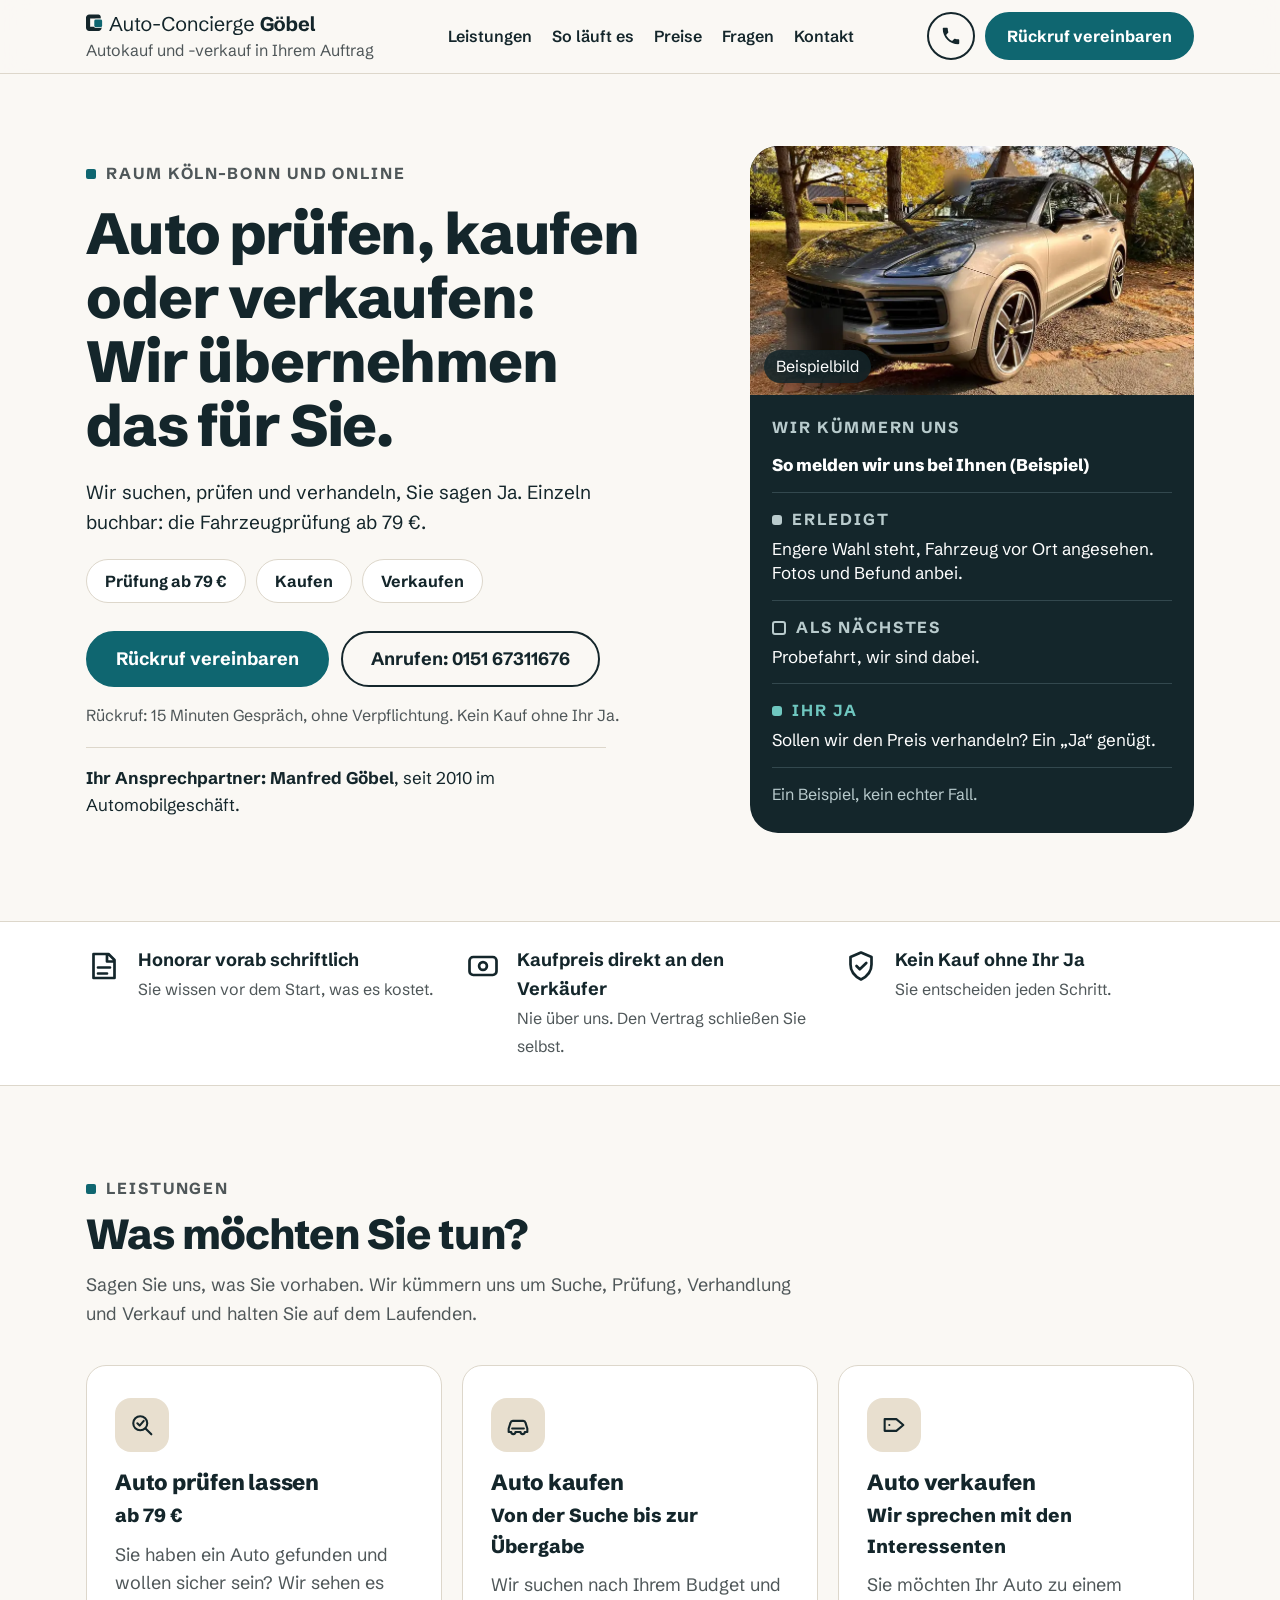
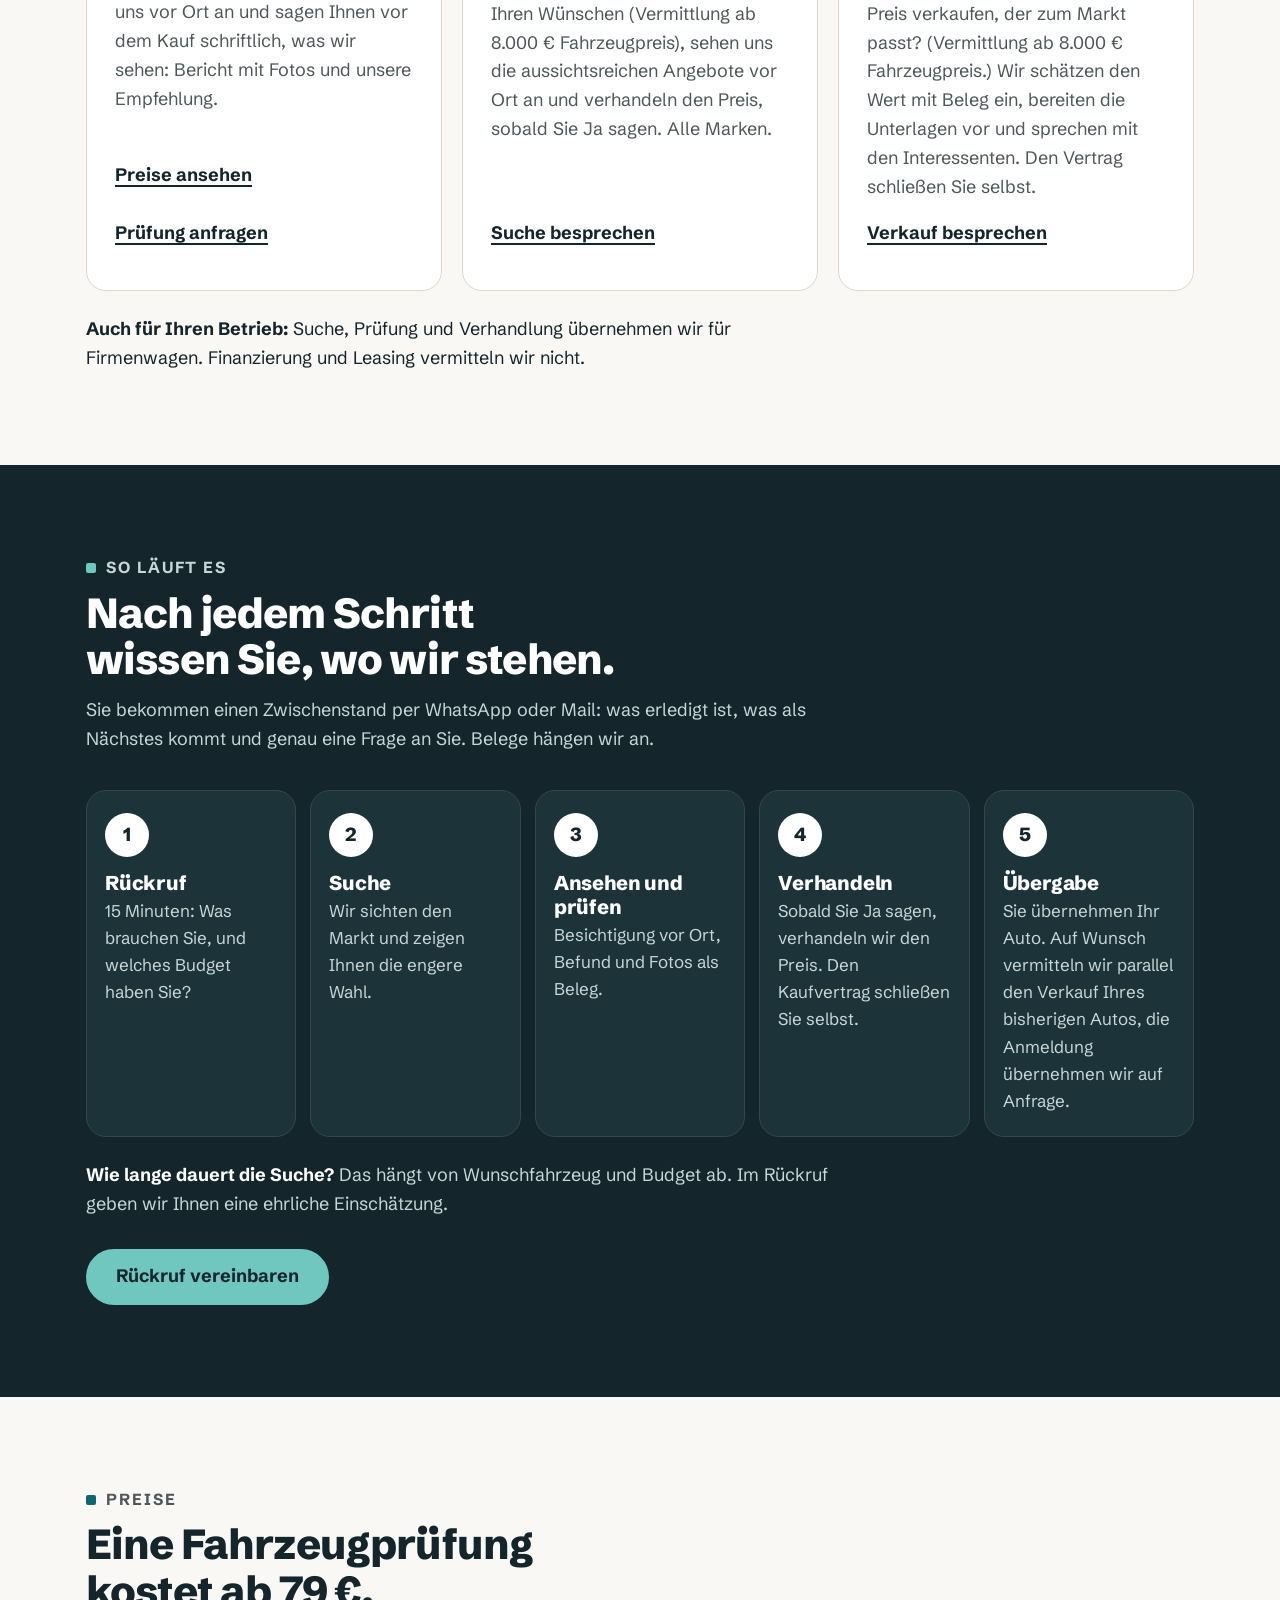
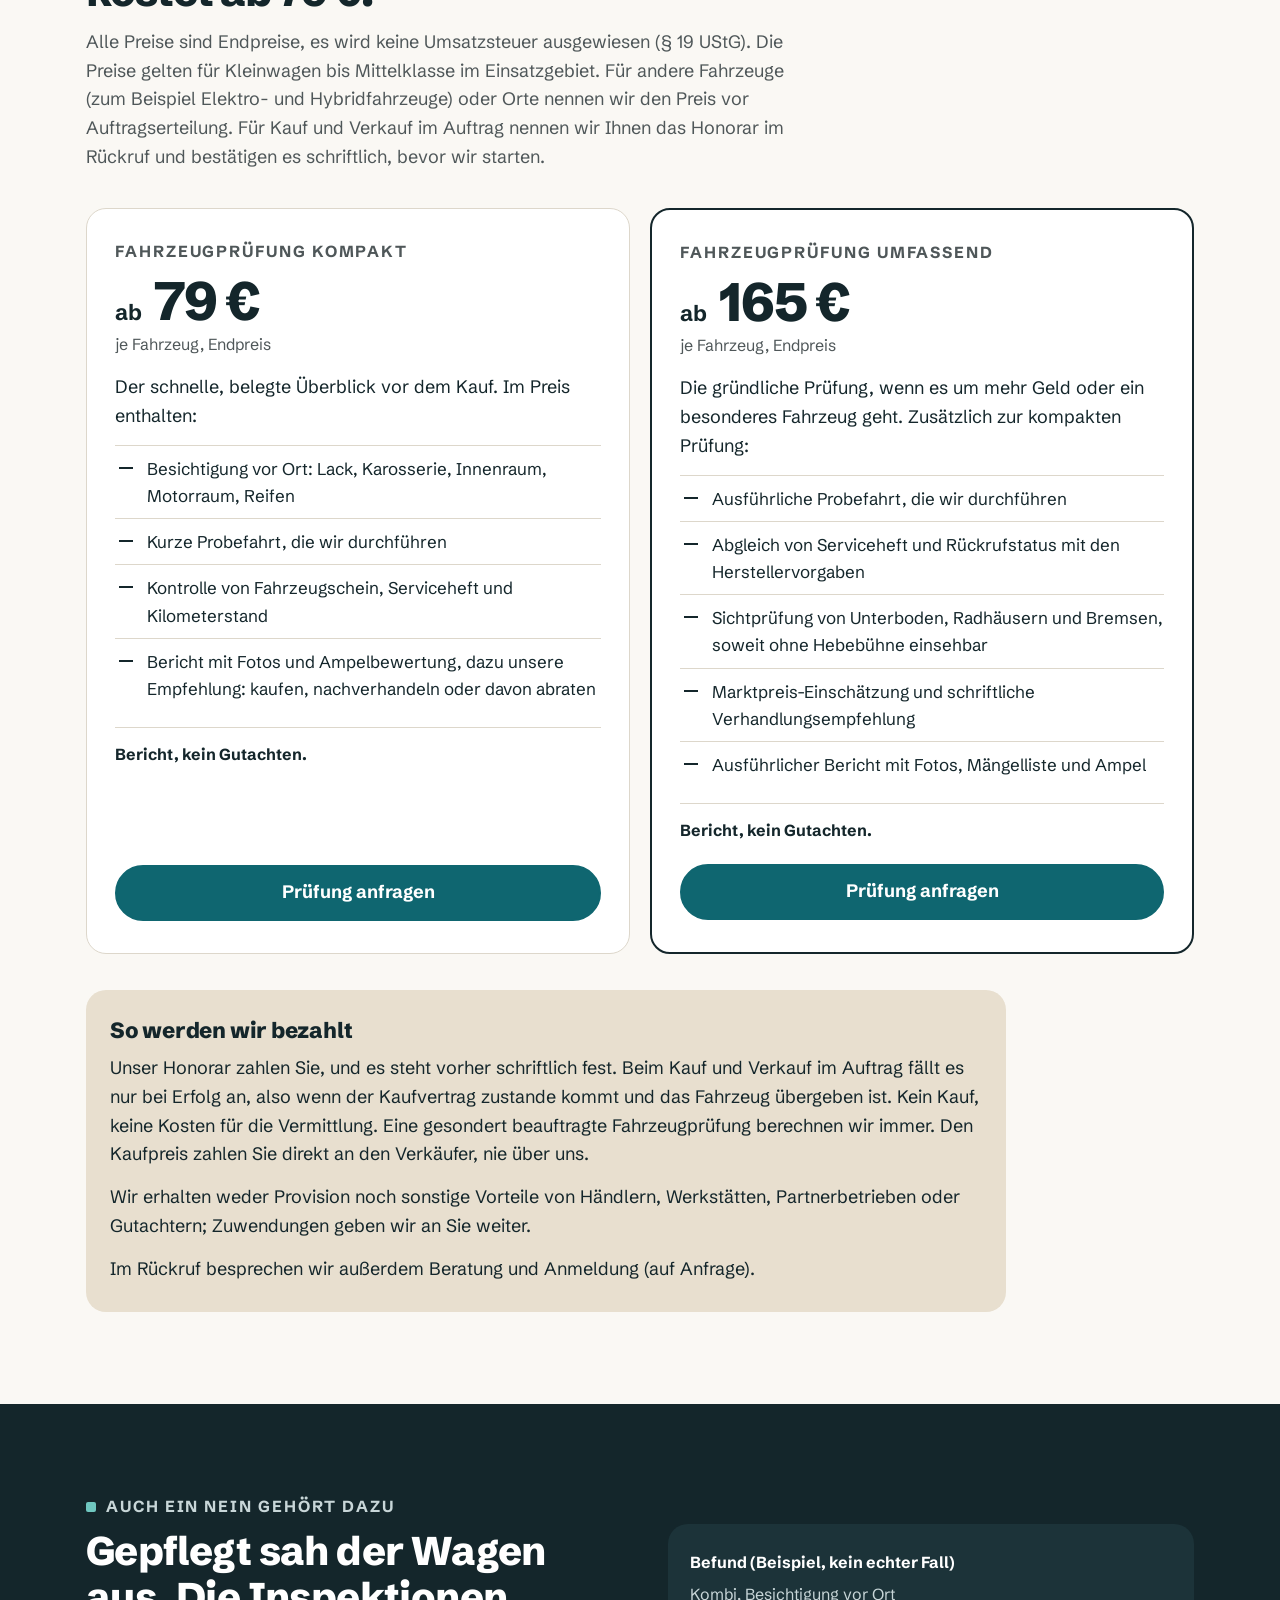
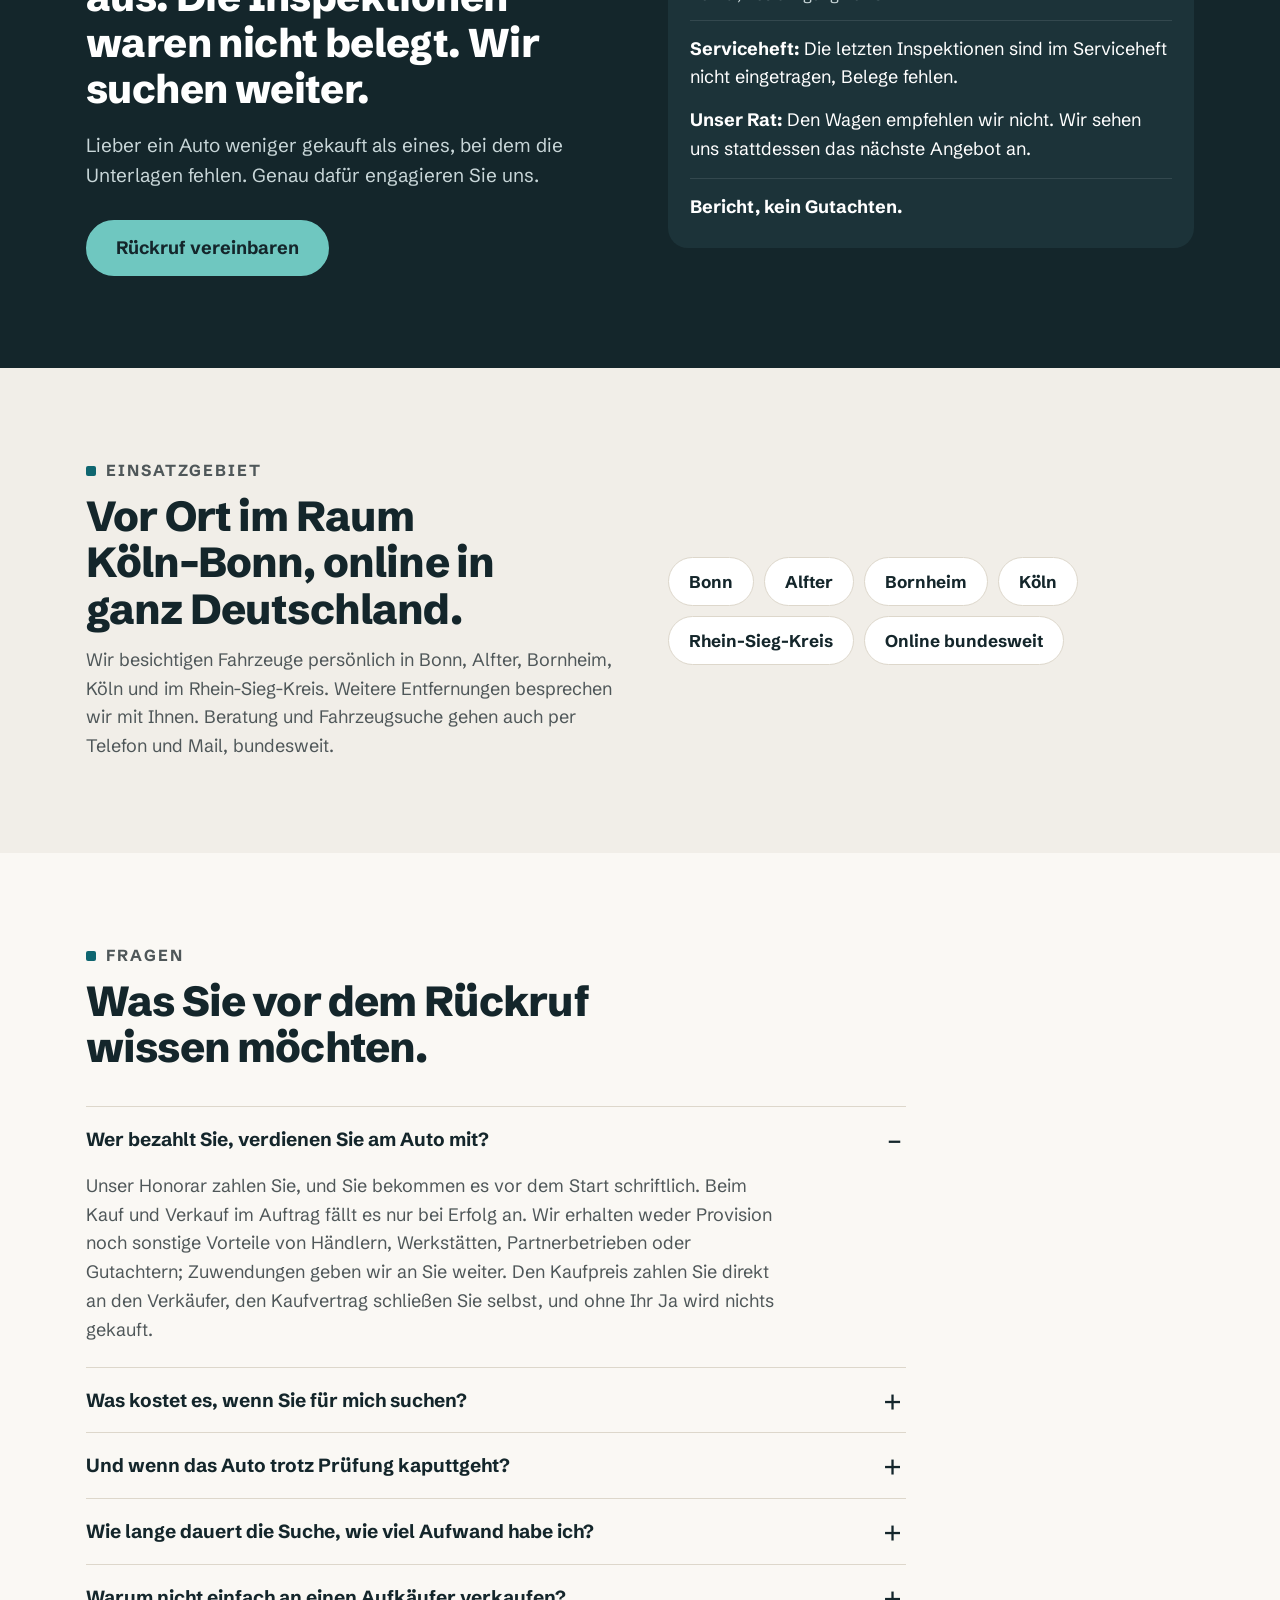
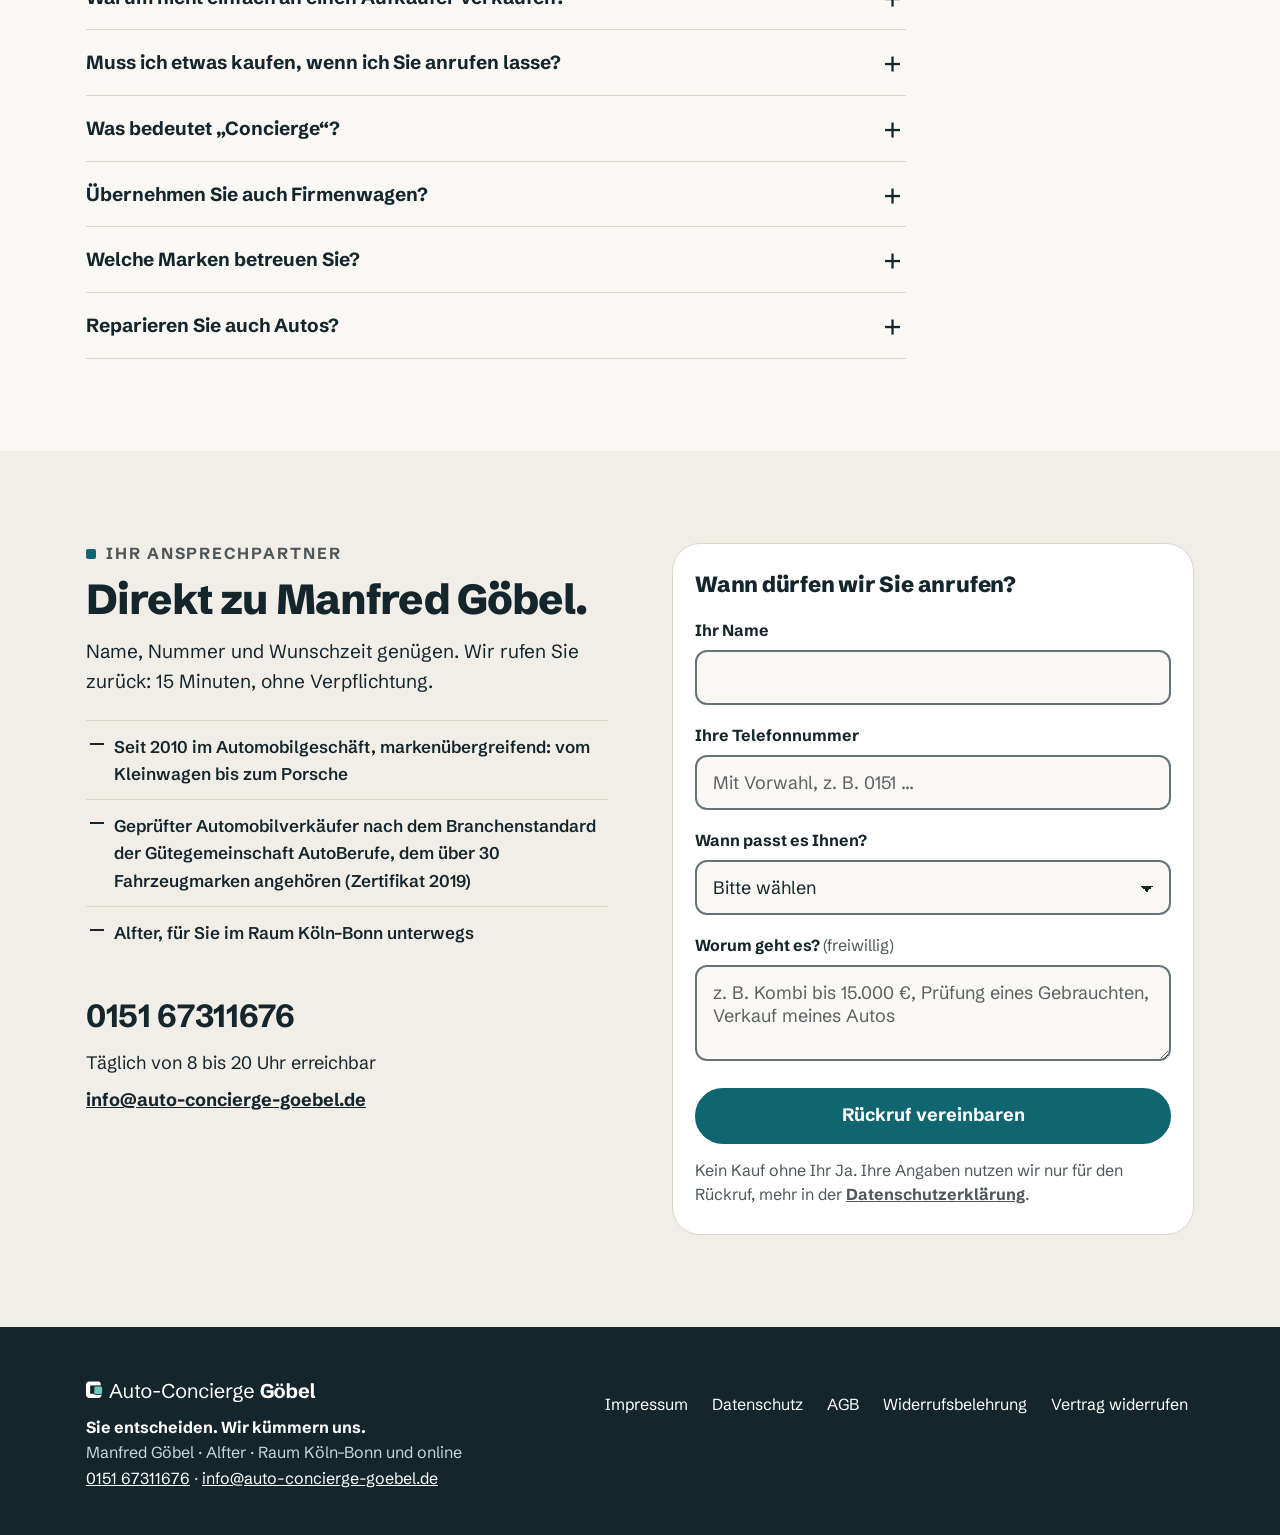
==== commit 10392762: "Website-Update 2026-10-20 08:57" ====
--- a/index.html
+++ b/index.html
@@ -107,14 +107,14 @@
         <div class="ikon"><svg viewBox="0 0 24 24" aria-hidden="true"><path d="M4 15l1.6-5A2 2 0 017.5 8.5h9a2 2 0 011.9 1.5L20 15v3h-2.2a1.8 1.8 0 01-3.6 0H9.8a1.8 1.8 0 01-3.6 0H4z M7 15h10" fill="none" stroke="currentColor" stroke-width="1.8" stroke-linejoin="round" stroke-linecap="round"/></svg></div>
         <h3>Auto kaufen</h3>
         <p class="preis-zeile">Von der Suche bis zur Übergabe</p>
-        <p>Wir suchen nach Ihrem Budget und Ihren Wünschen, sehen uns die aussichtsreichen Angebote vor Ort an und verhandeln den Preis, sobald Sie Ja sagen. Alle Marken.</p>
+        <p>Wir suchen nach Ihrem Budget und Ihren Wünschen (Vermittlung ab 8.000 € Fahrzeugpreis), sehen uns die aussichtsreichen Angebote vor Ort an und verhandeln den Preis, sobald Sie Ja sagen. Alle Marken.</p>
         <a class="textlink" href="#kontakt">Suche besprechen</a>
       </article>
       <article class="karte" id="verkaufen">
         <div class="ikon"><svg viewBox="0 0 24 24" aria-hidden="true"><path d="M4 7h10l6 5-6 5H4z M8 12h.01" fill="none" stroke="currentColor" stroke-width="1.8" stroke-linejoin="round" stroke-linecap="round"/></svg></div>
         <h3>Auto verkaufen</h3>
         <p class="preis-zeile">Wir sprechen mit den Interessenten</p>
-        <p>Sie möchten Ihr Auto zu einem Preis verkaufen, der zum Markt passt? Wir schätzen den Wert mit Beleg ein, bereiten die Unterlagen vor und sprechen mit den Interessenten. Den Vertrag schließen Sie selbst.</p>
+        <p>Sie möchten Ihr Auto zu einem Preis verkaufen, der zum Markt passt? (Vermittlung ab 8.000 € Fahrzeugpreis.) Wir schätzen den Wert mit Beleg ein, bereiten die Unterlagen vor und sprechen mit den Interessenten. Den Vertrag schließen Sie selbst.</p>
         <a class="textlink" href="#kontakt">Verkauf besprechen</a>
       </article>
     </div>
@@ -148,7 +148,7 @@
     <div class="sec-kopf">
       <p class="kicker">Preise</p>
       <h2>Eine Fahrzeugprüfung kostet ab 79 €.</h2>
-      <p>Alle Preise sind Endpreise. Für Kauf und Verkauf im Auftrag nennen wir Ihnen das Honorar im Rückruf und bestätigen es schriftlich, bevor wir starten.</p>
+      <p>Alle Preise sind Endpreise, es wird keine Umsatzsteuer ausgewiesen (§ 19 UStG). Die Preise gelten für Kleinwagen bis Mittelklasse im Einsatzgebiet. Für andere Fahrzeuge (zum Beispiel Elektro- und Hybridfahrzeuge) oder Orte nennen wir den Preis vor Auftragserteilung. Für Kauf und Verkauf im Auftrag nennen wir Ihnen das Honorar im Rückruf und bestätigen es schriftlich, bevor wir starten.</p>
     </div>
     <div class="karten zwei">
       <article class="preiskarte">
@@ -183,7 +183,7 @@
     </div>
     <div class="bezahlt">
       <h3>So werden wir bezahlt</h3>
-      <p>Unser Honorar zahlen Sie, und es steht vorher schriftlich fest. Beim Kauf und Verkauf im Auftrag fällt es nur bei Erfolg an, also wenn der Kaufvertrag zustande kommt und das Fahrzeug übergeben ist. Kein Kauf, keine Kosten für die Vermittlung. Den Kaufpreis zahlen Sie direkt an den Verkäufer, nie über uns.</p>
+      <p>Unser Honorar zahlen Sie, und es steht vorher schriftlich fest. Beim Kauf und Verkauf im Auftrag fällt es nur bei Erfolg an, also wenn der Kaufvertrag zustande kommt und das Fahrzeug übergeben ist. Kein Kauf, keine Kosten für die Vermittlung. Eine gesondert beauftragte Fahrzeugprüfung berechnen wir immer. Den Kaufpreis zahlen Sie direkt an den Verkäufer, nie über uns.</p>
       <p>Wir erhalten weder Provision noch sonstige Vorteile von Händlern, Werkstätten, Partnerbetrieben oder Gutachtern; Zuwendungen geben wir an Sie weiter.</p>
       <p class="auf-anfrage">Im Rückruf besprechen wir außerdem Beratung und Anmeldung (auf Anfrage).</p>
     </div>
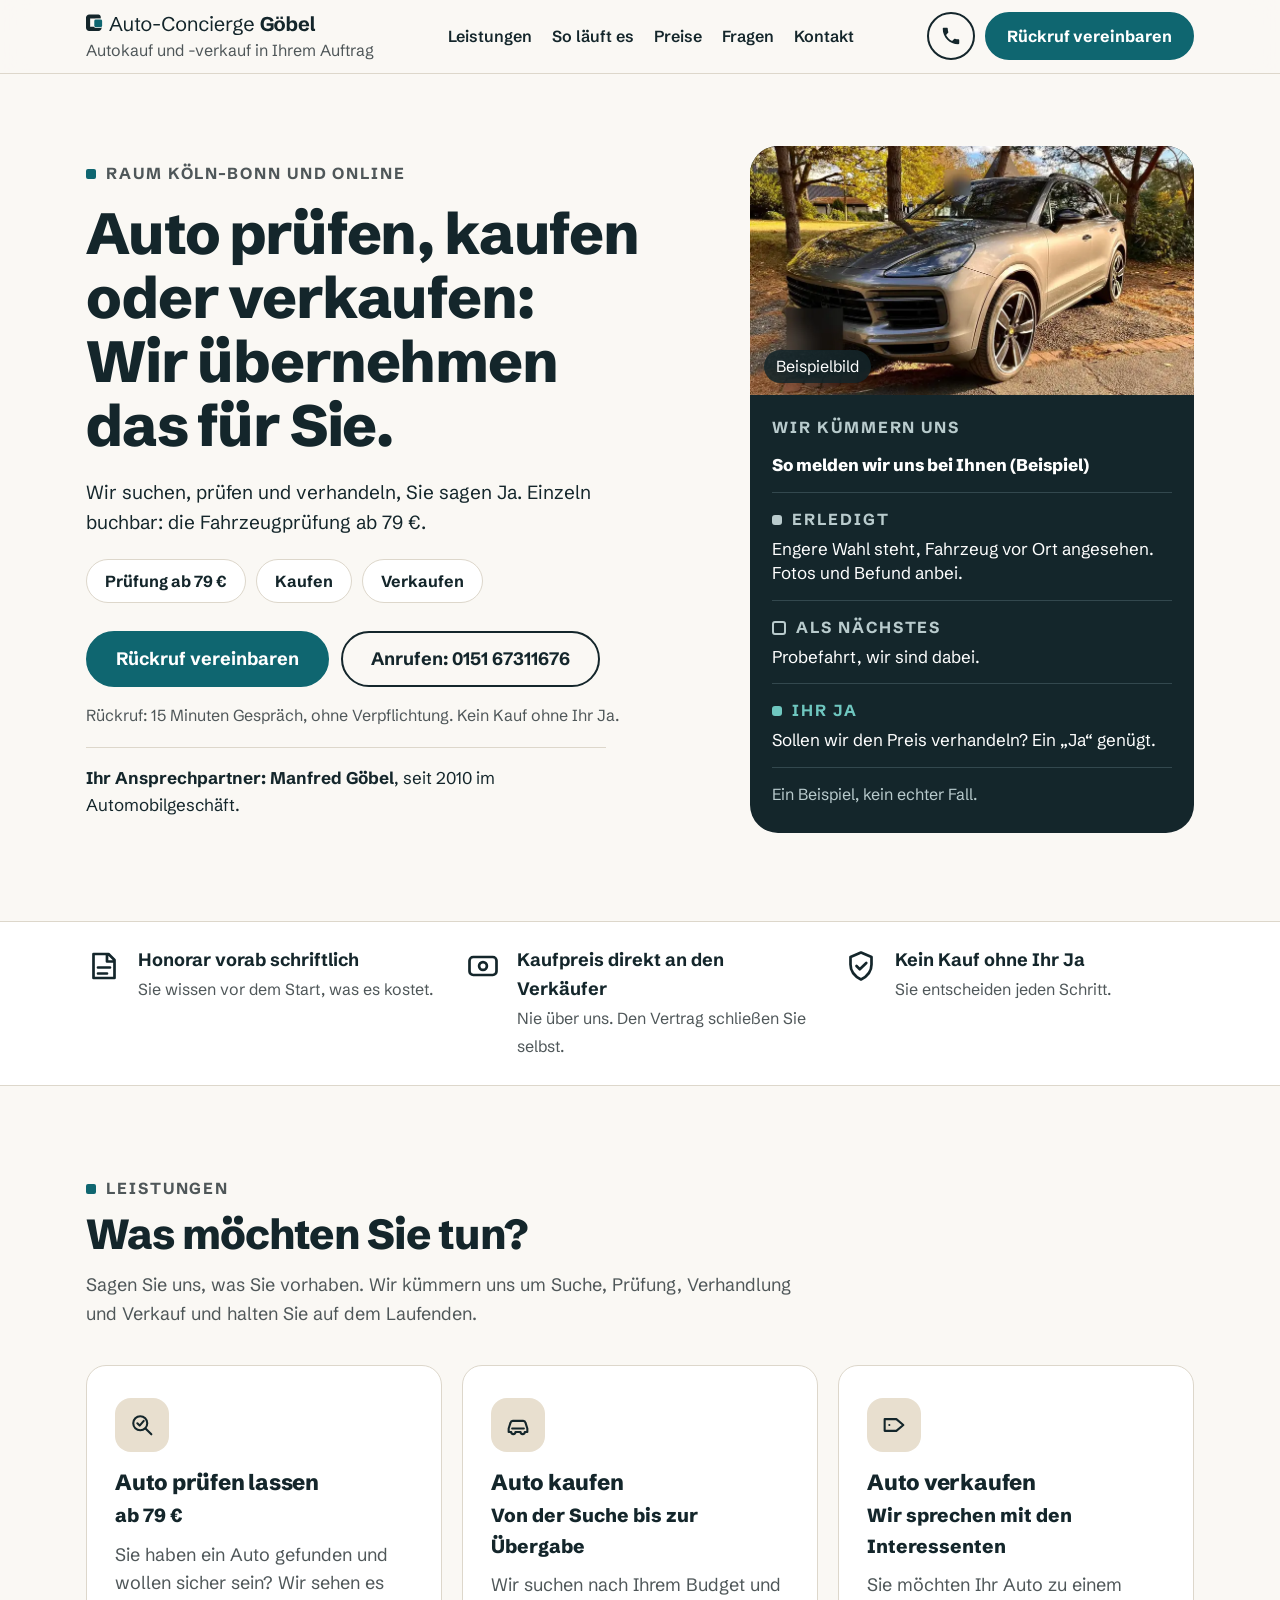
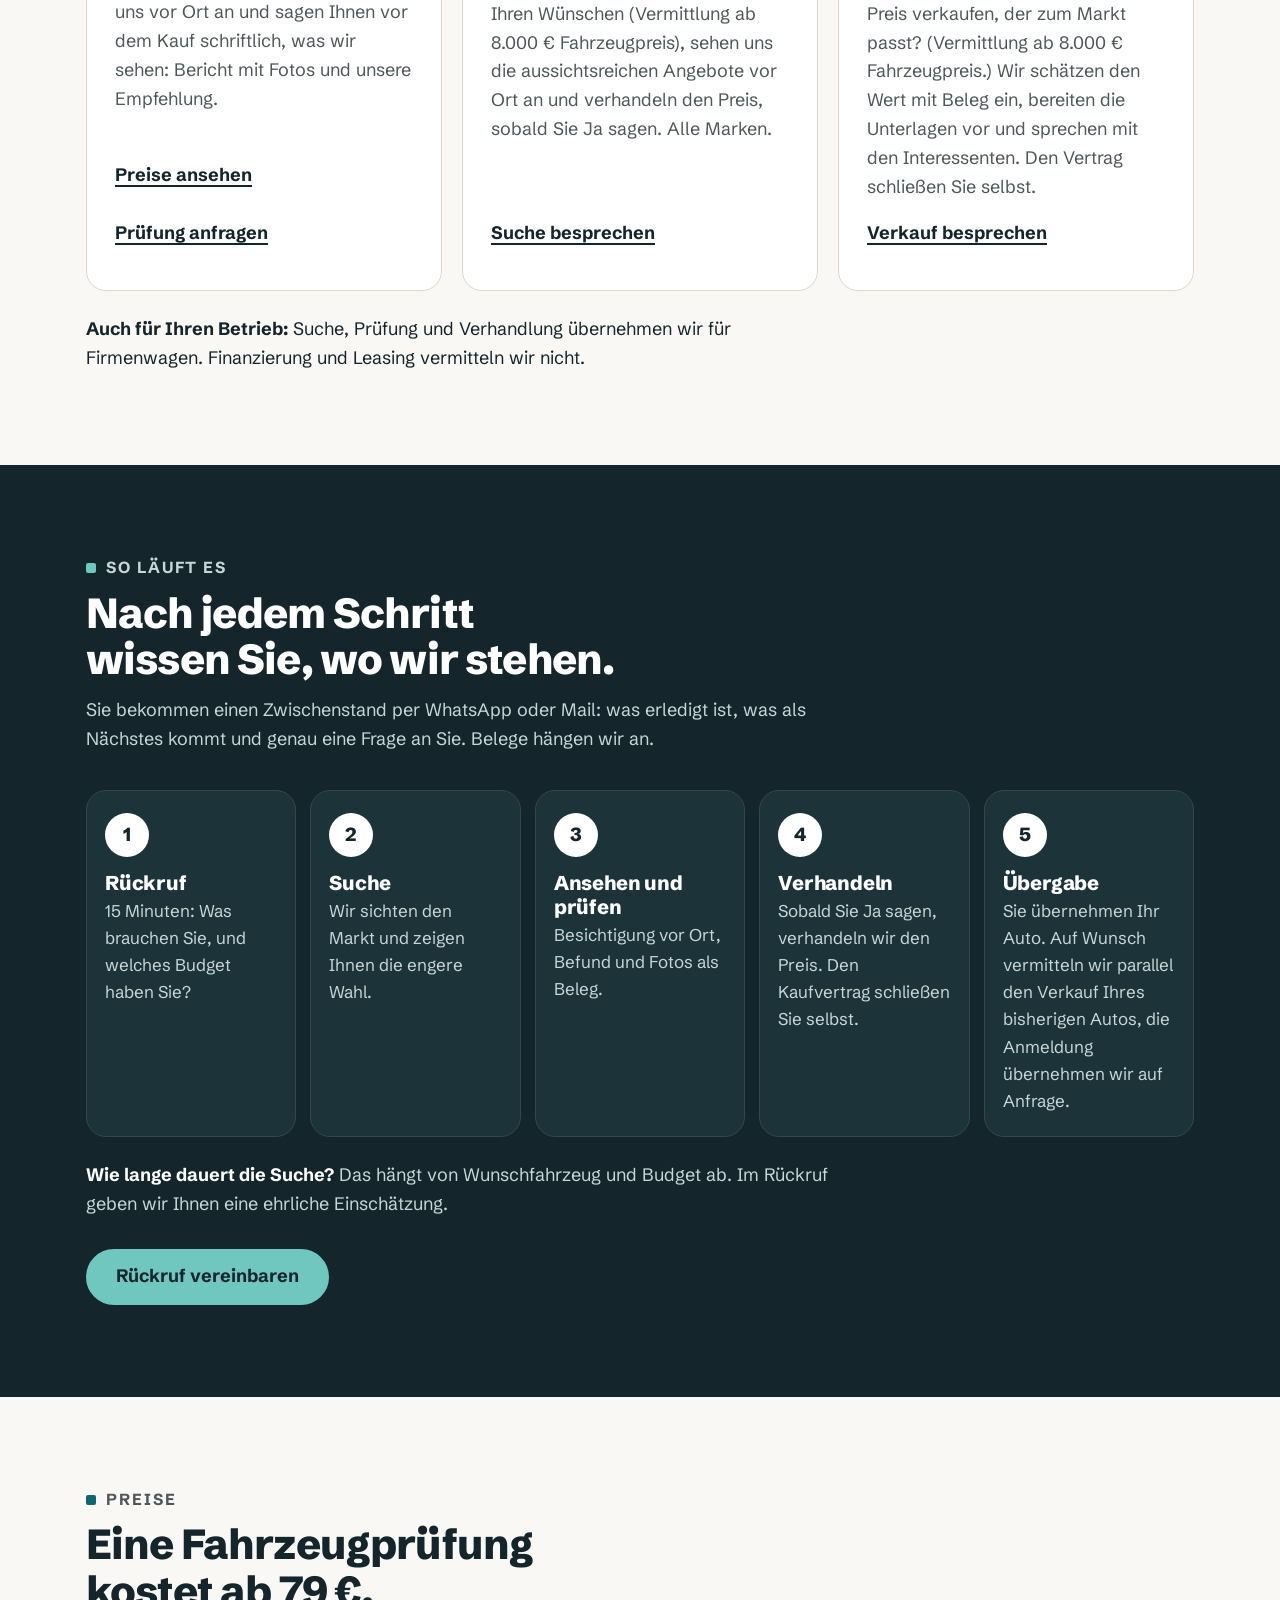
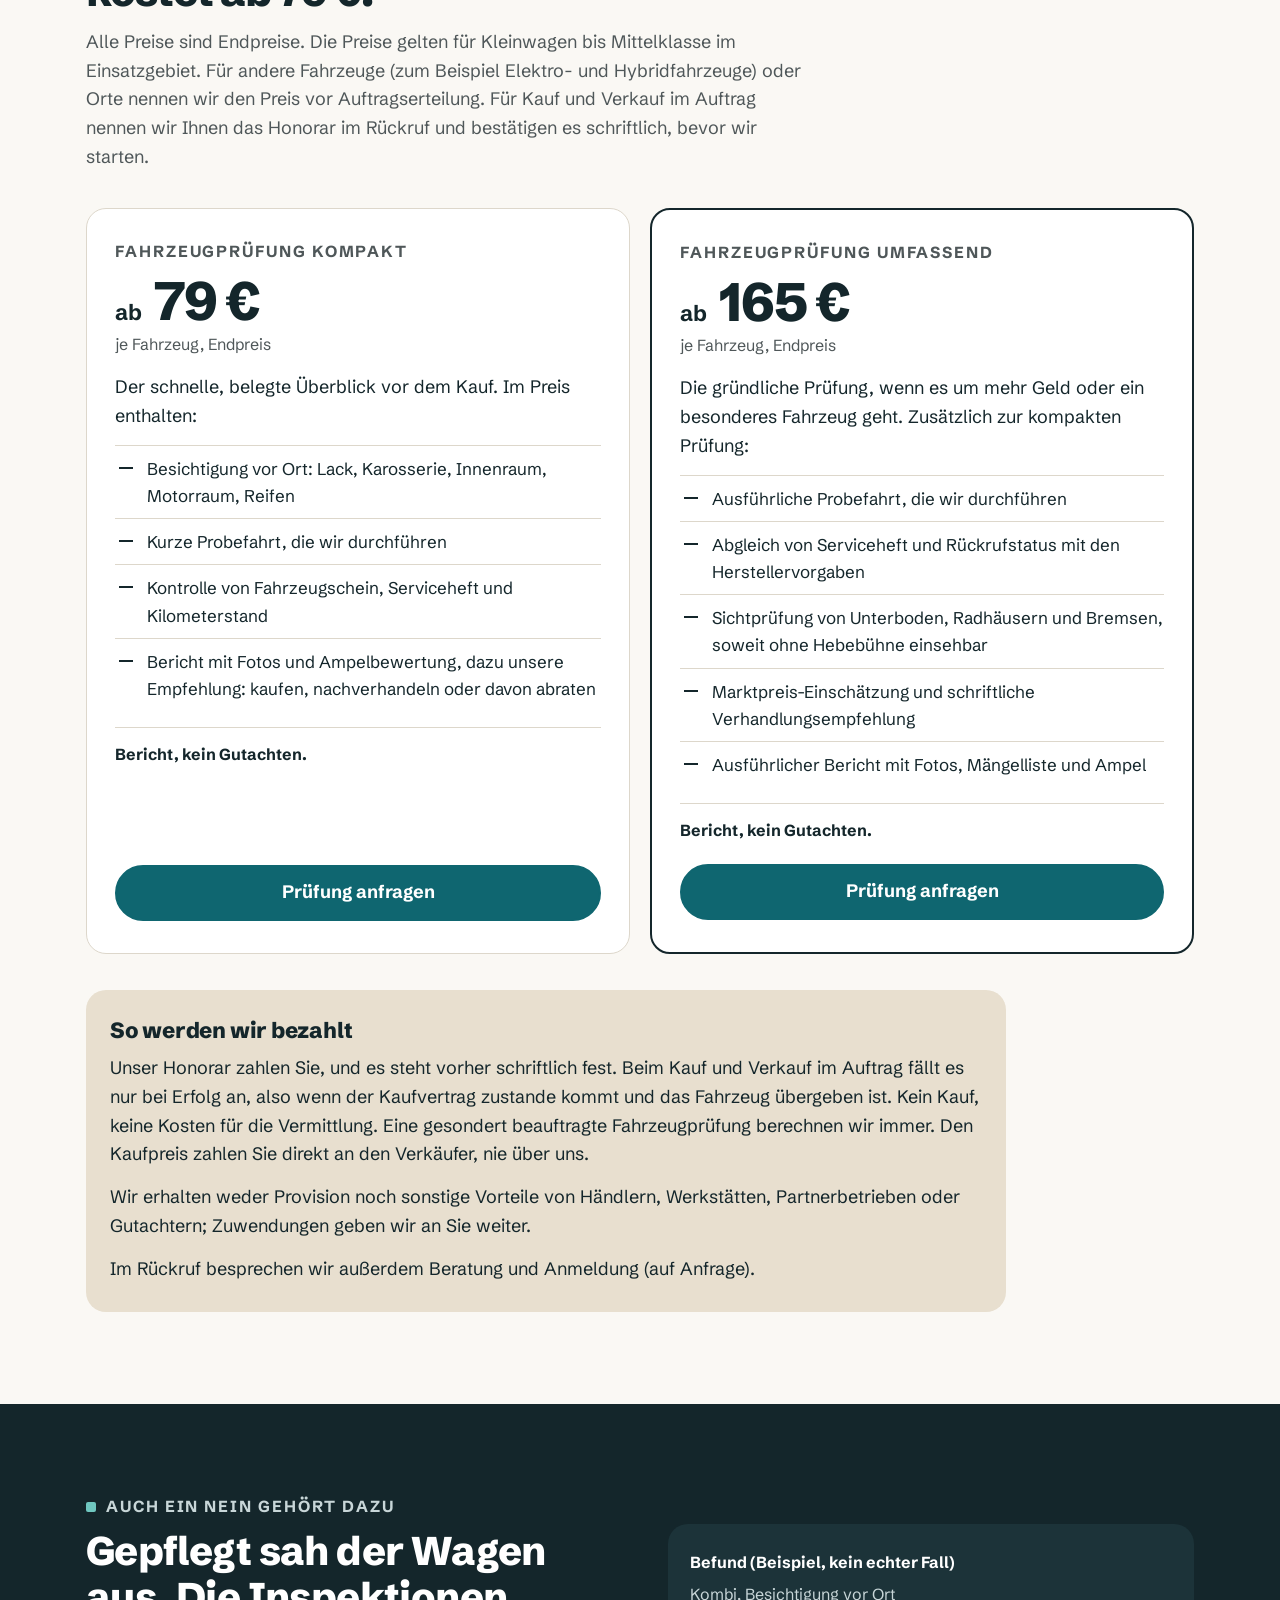
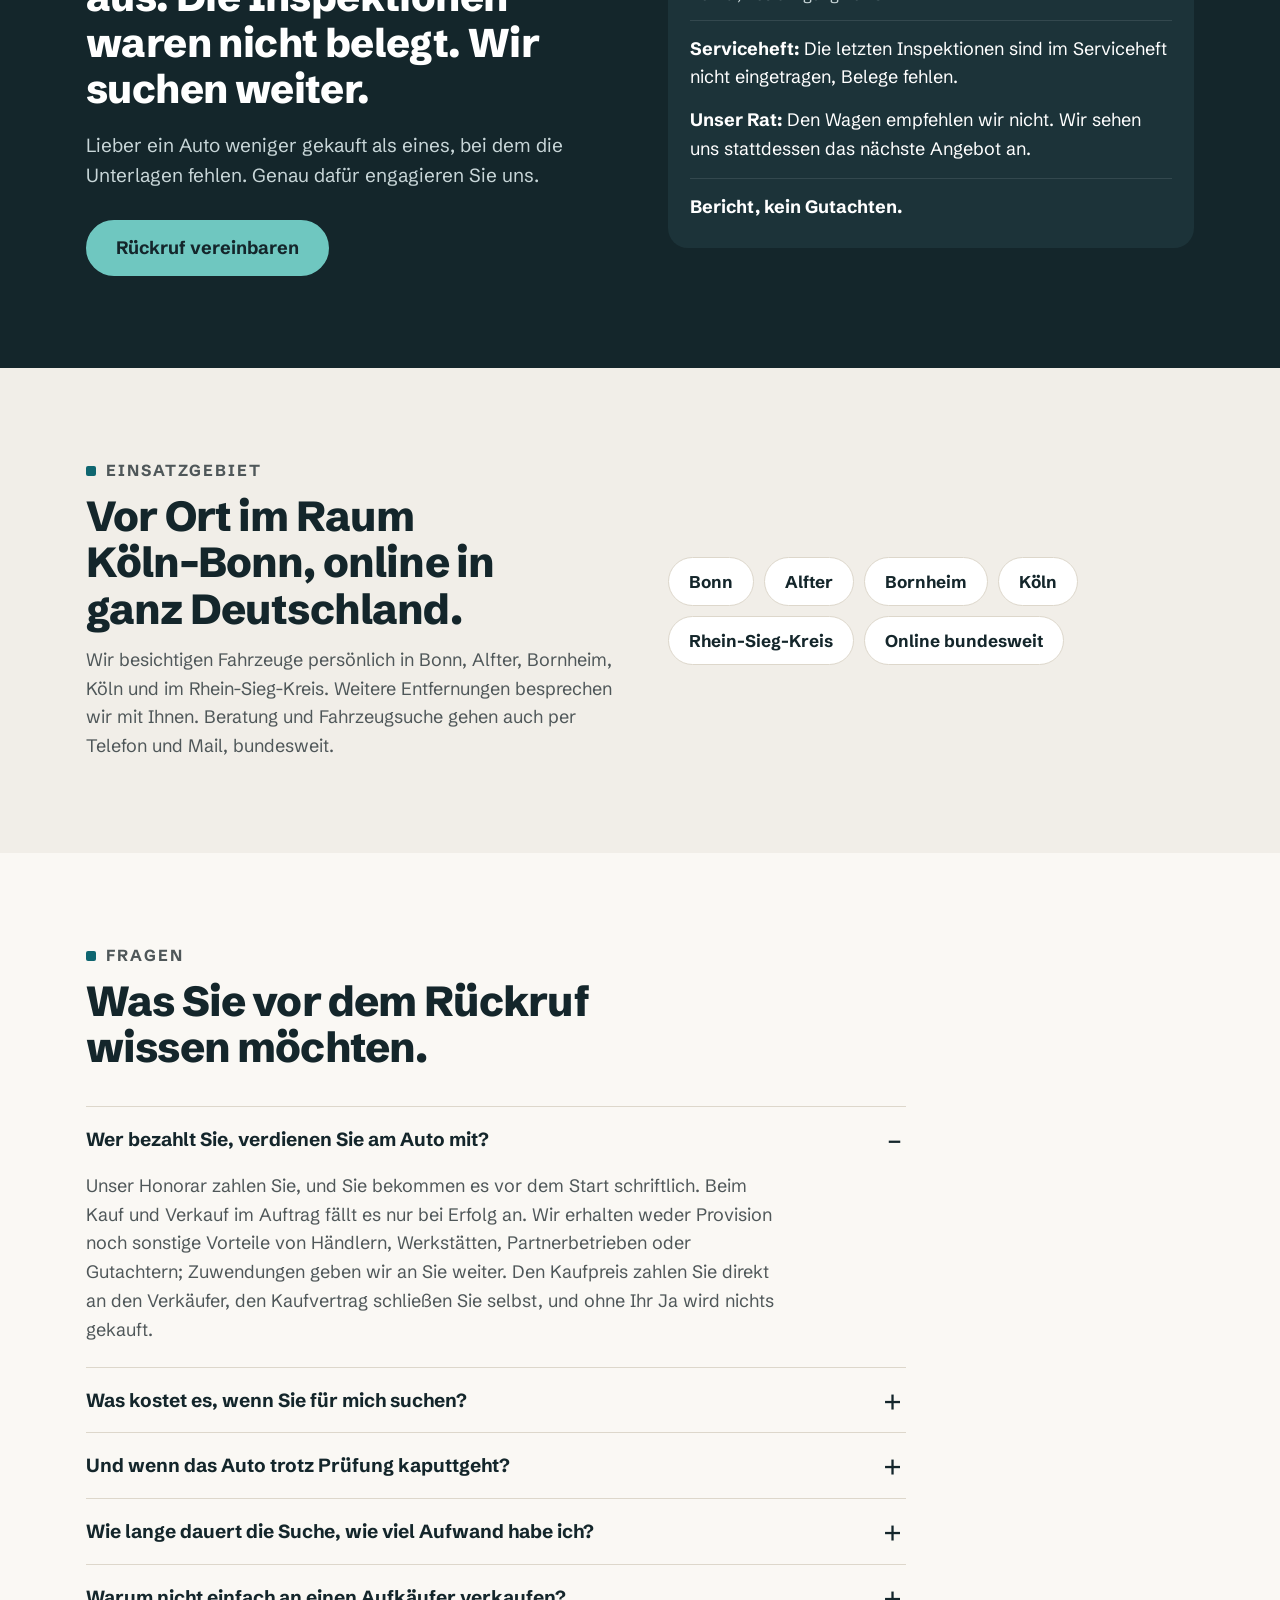
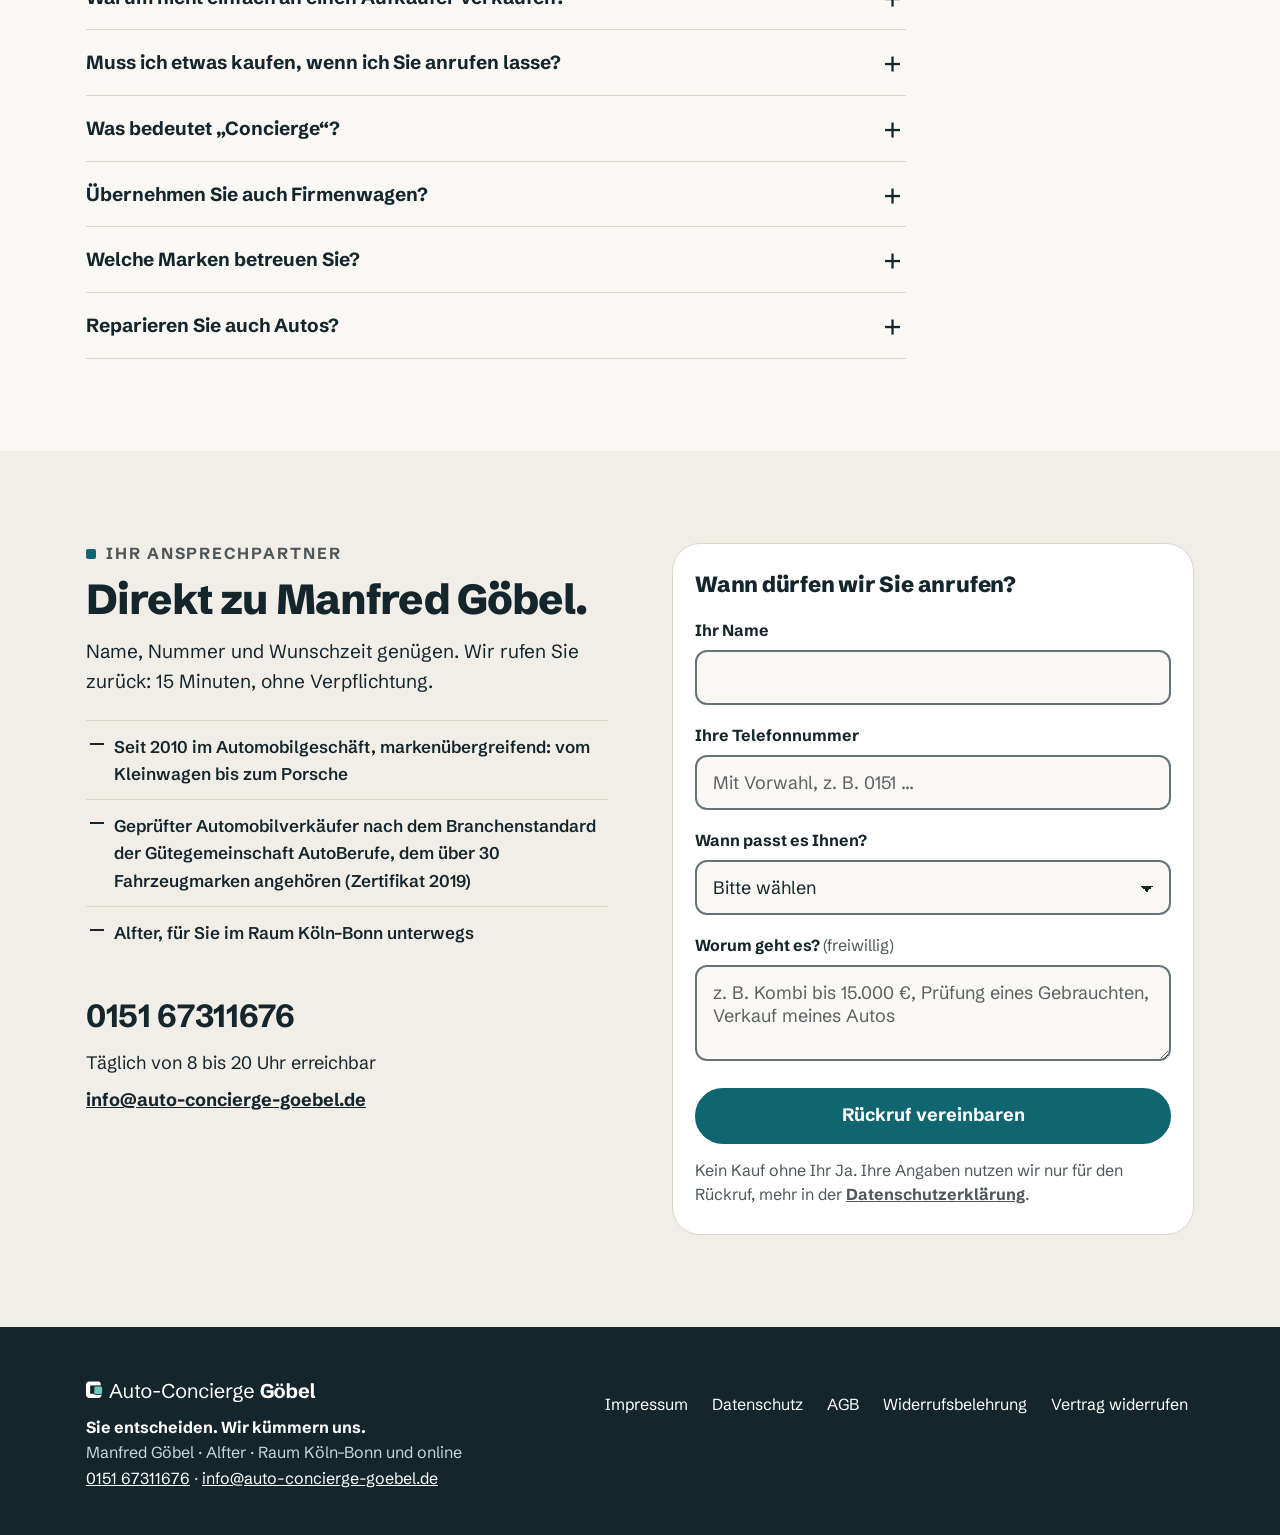
==== commit 70a9eca3: "Website-Update 2026-10-20 12:13" ====
--- a/index.html
+++ b/index.html
@@ -148,7 +148,7 @@
     <div class="sec-kopf">
       <p class="kicker">Preise</p>
       <h2>Eine Fahrzeugprüfung kostet ab 79 €.</h2>
-      <p>Alle Preise sind Endpreise, es wird keine Umsatzsteuer ausgewiesen (§ 19 UStG). Die Preise gelten für Kleinwagen bis Mittelklasse im Einsatzgebiet. Für andere Fahrzeuge (zum Beispiel Elektro- und Hybridfahrzeuge) oder Orte nennen wir den Preis vor Auftragserteilung. Für Kauf und Verkauf im Auftrag nennen wir Ihnen das Honorar im Rückruf und bestätigen es schriftlich, bevor wir starten.</p>
+      <p>Alle Preise sind Endpreise. Die Preise gelten für Kleinwagen bis Mittelklasse im Einsatzgebiet. Für andere Fahrzeuge (zum Beispiel Elektro- und Hybridfahrzeuge) oder Orte nennen wir den Preis vor Auftragserteilung. Für Kauf und Verkauf im Auftrag nennen wir Ihnen das Honorar im Rückruf und bestätigen es schriftlich, bevor wir starten.</p>
     </div>
     <div class="karten zwei">
       <article class="preiskarte">
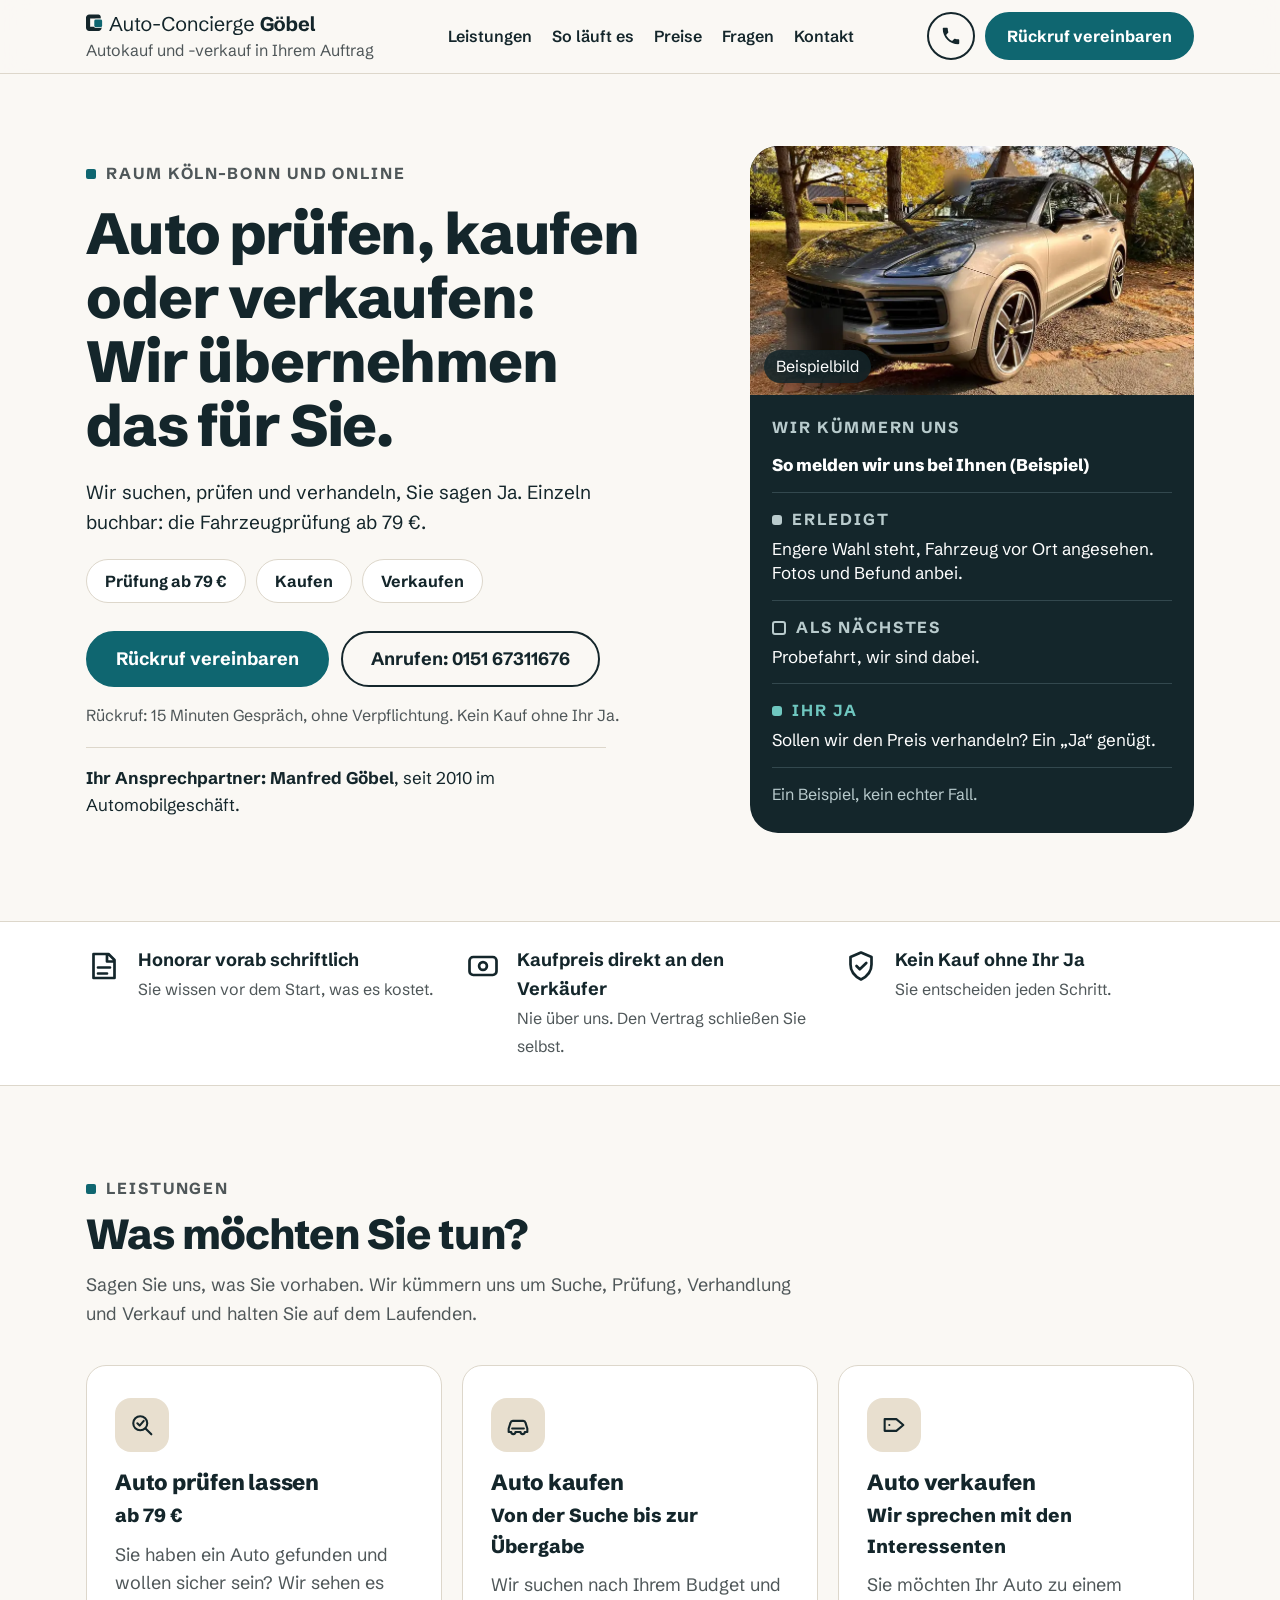
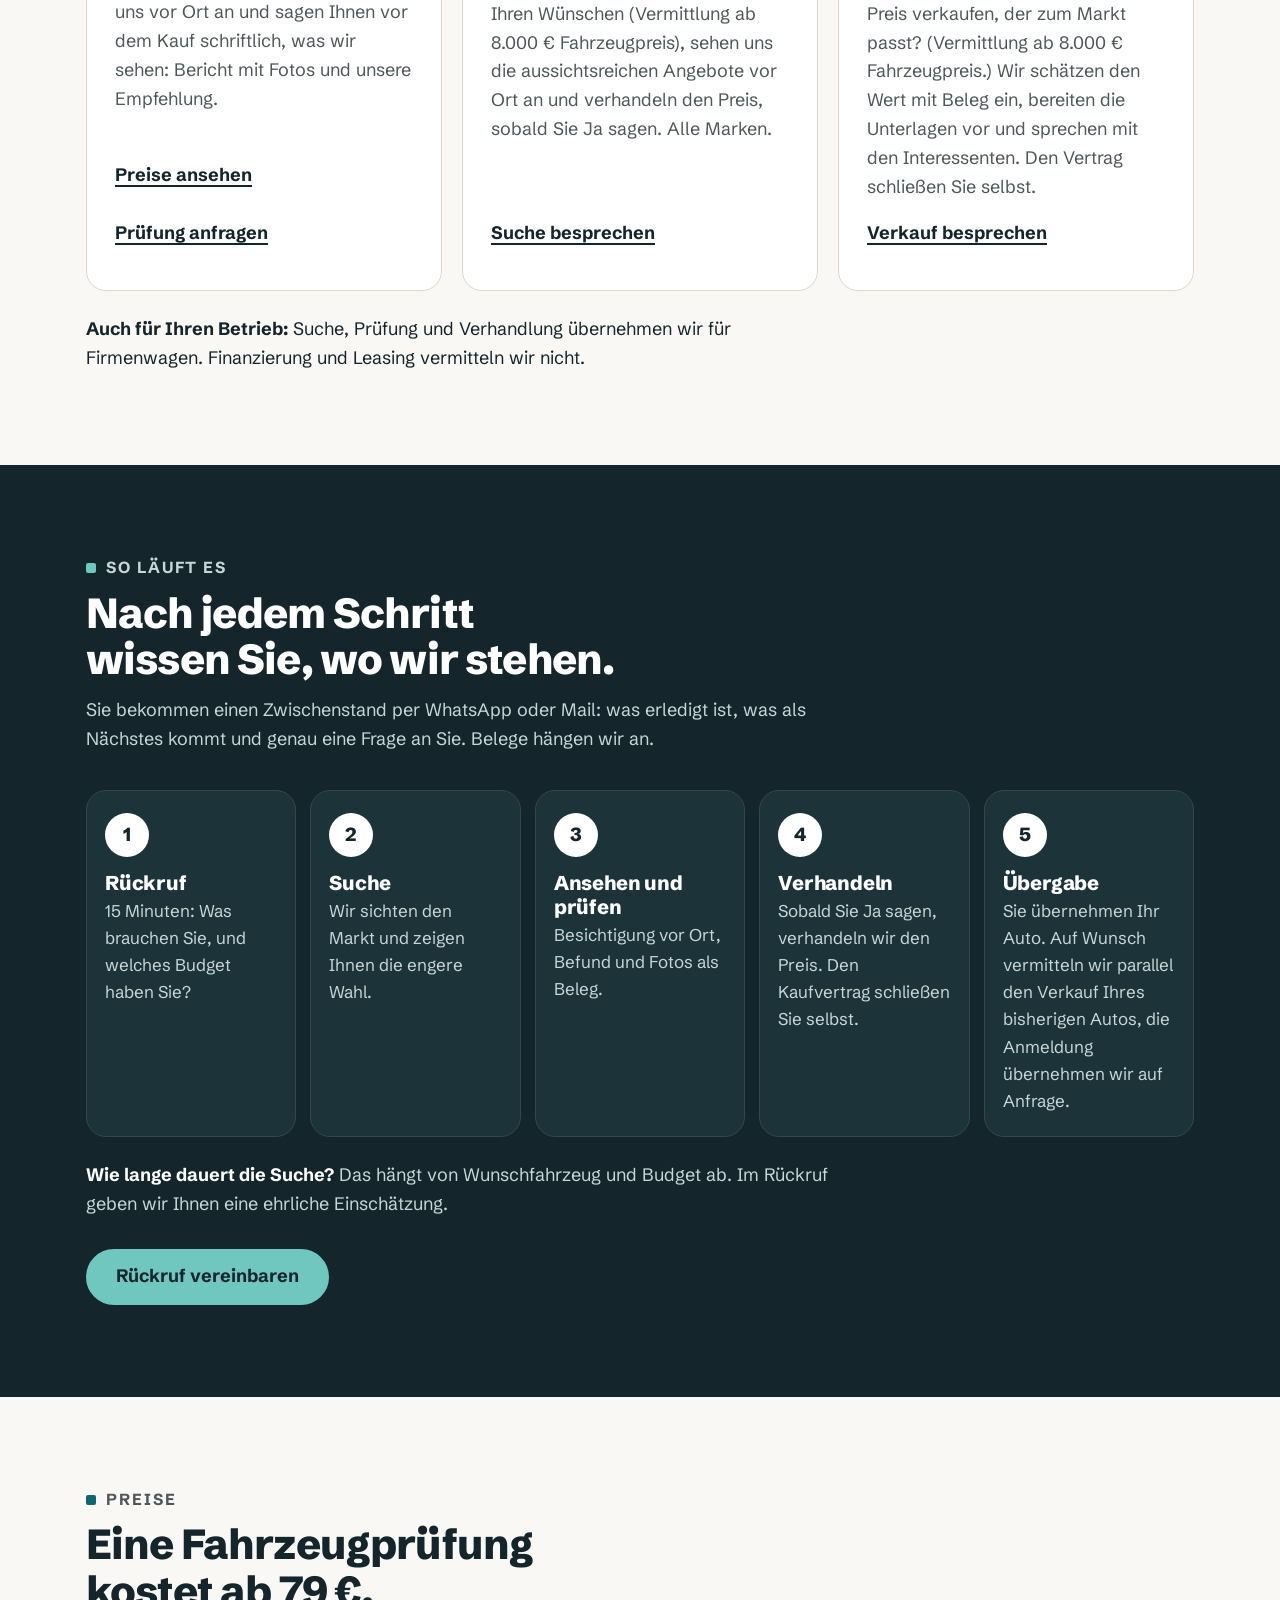
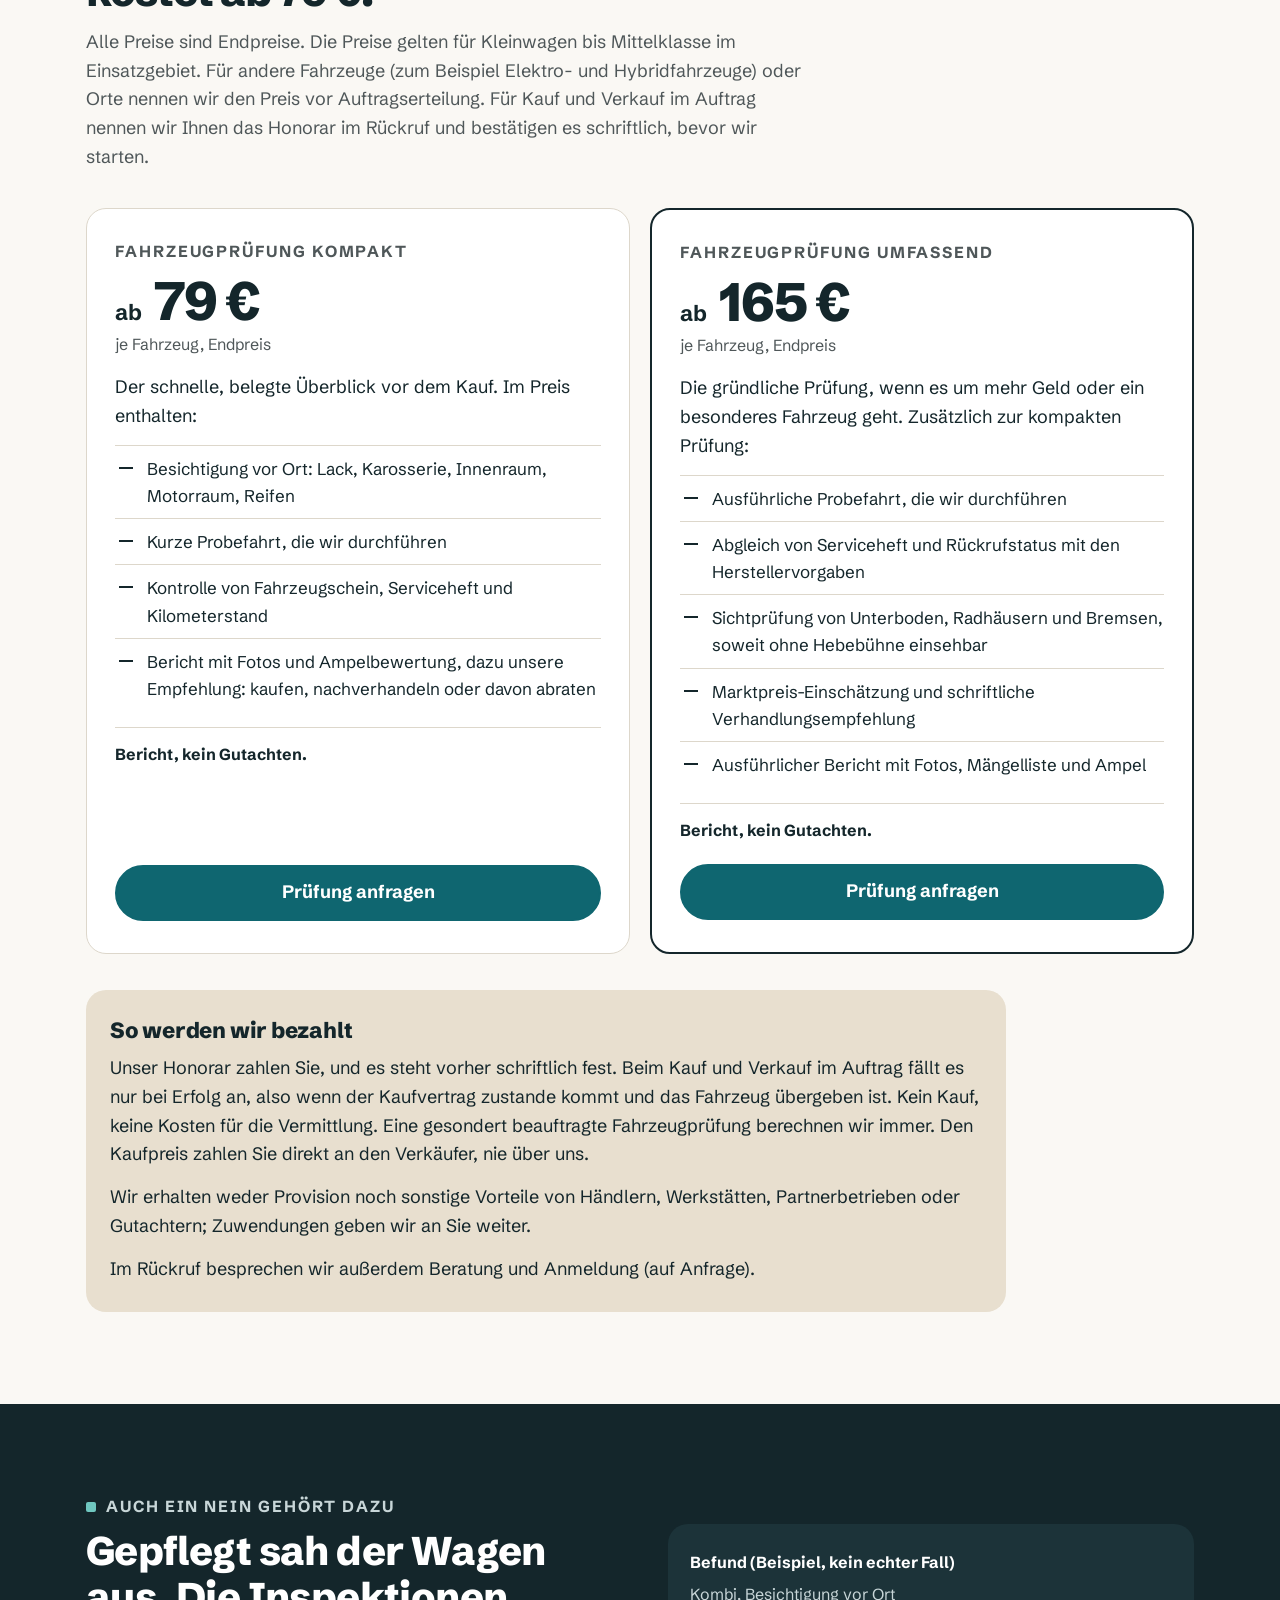
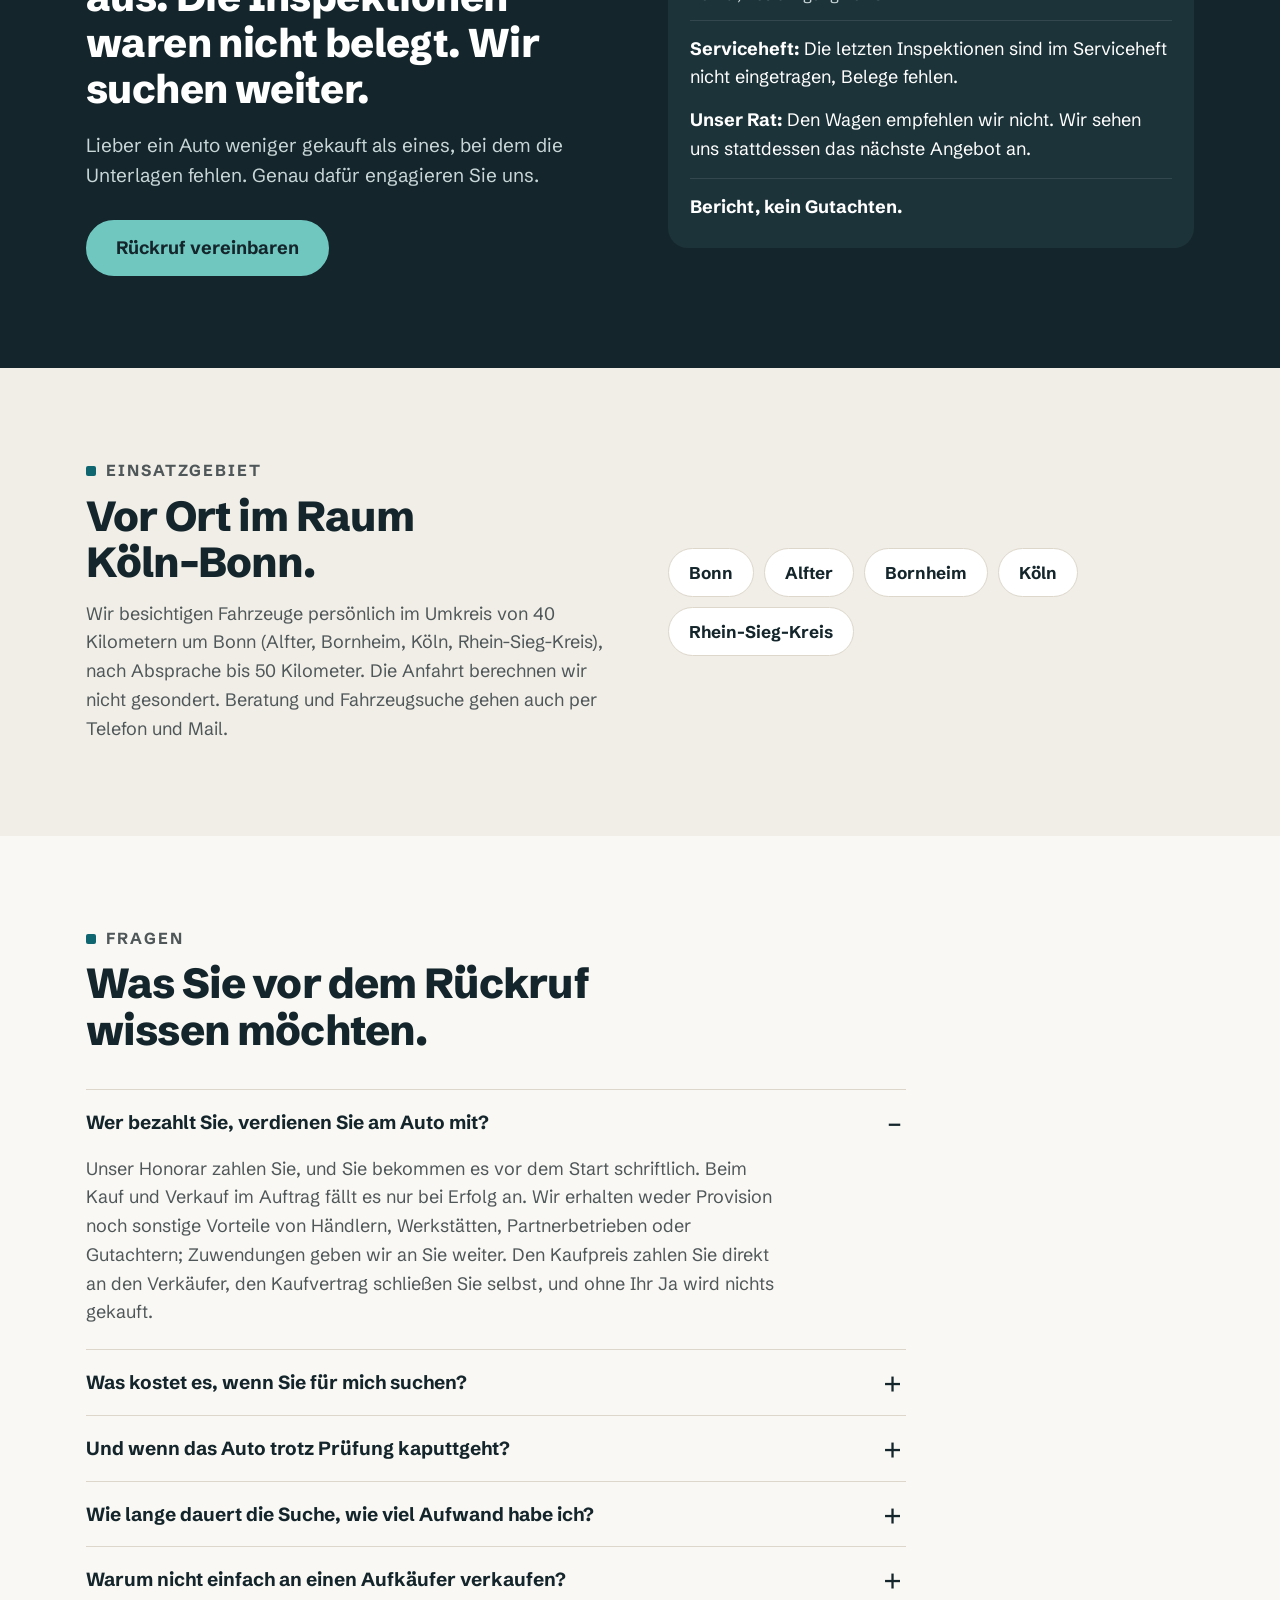
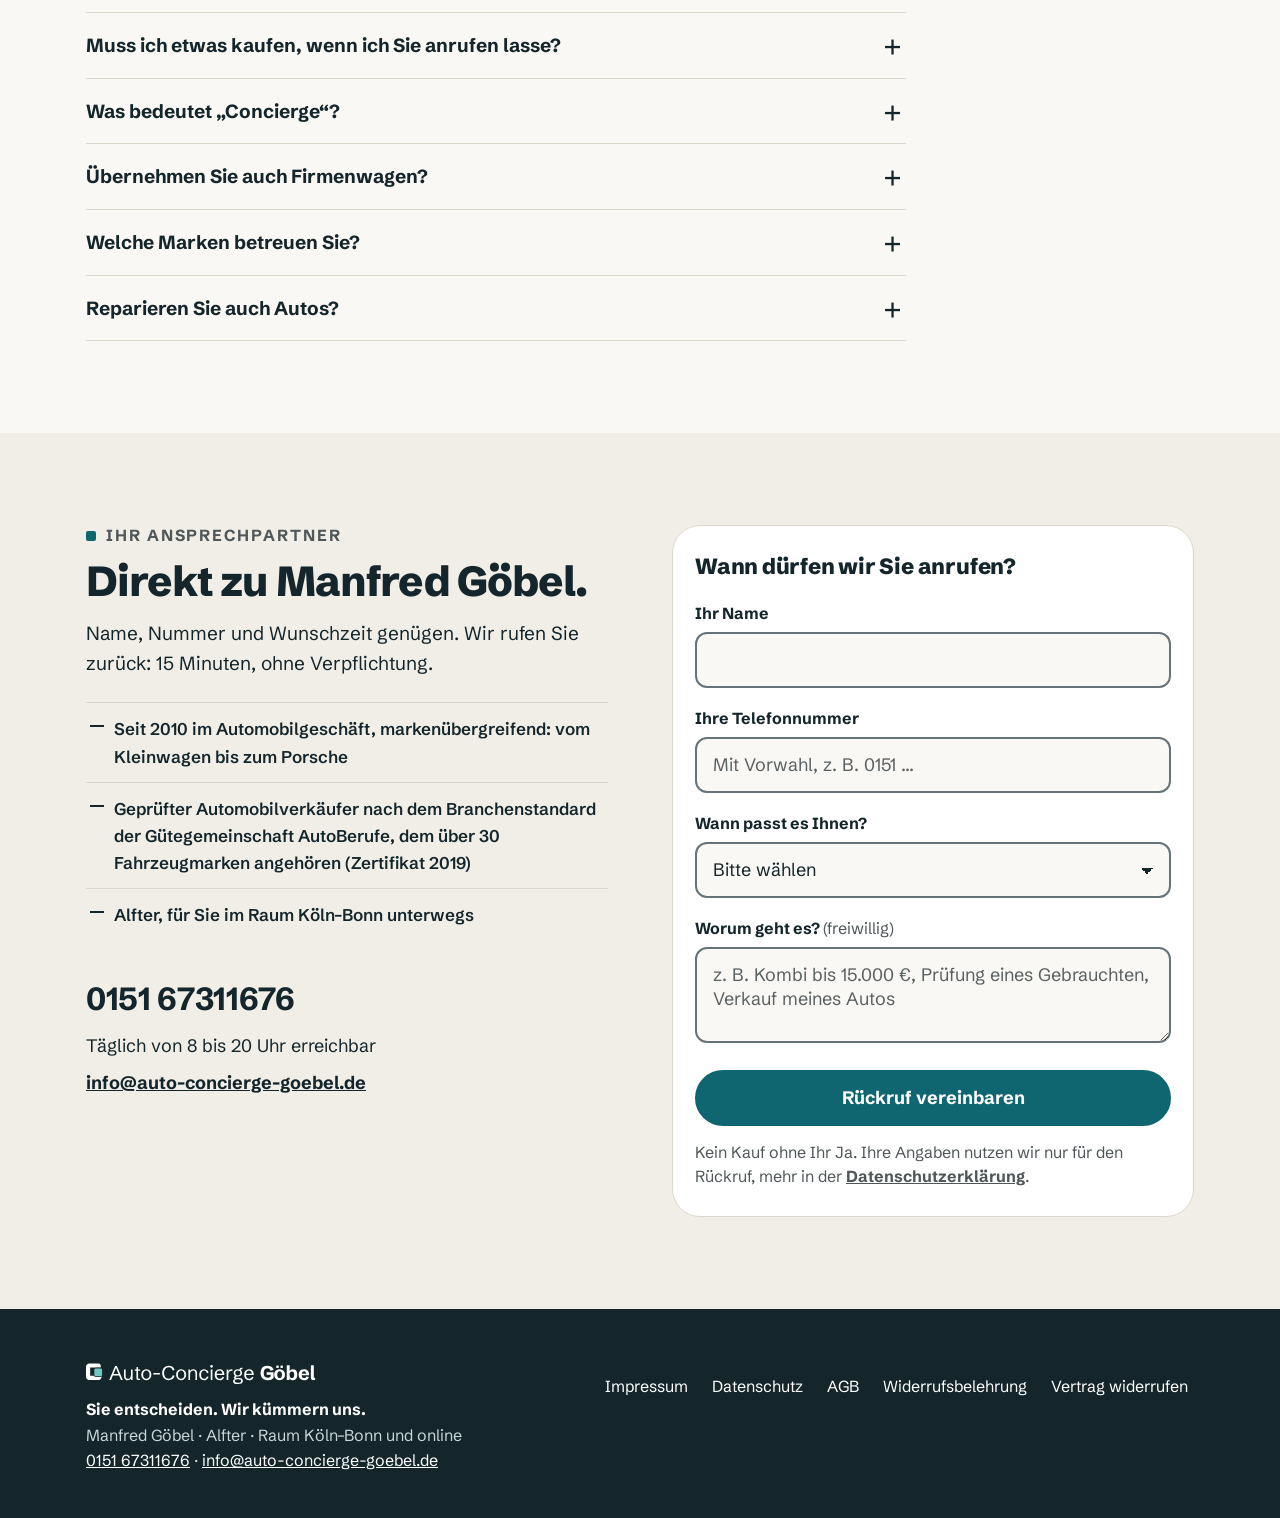
==== commit 00f602f7: "Website-Update 2026-10-21 11:15" ====
--- a/index.html
+++ b/index.html
@@ -213,10 +213,10 @@
   <div class="wrap gebiet">
     <div>
       <p class="kicker">Einsatzgebiet</p>
-      <h2>Vor Ort im Raum Köln–Bonn, online in ganz Deutschland.</h2>
-      <p>Wir besichtigen Fahrzeuge persönlich in Bonn, Alfter, Bornheim, Köln und im Rhein-Sieg-Kreis. Weitere Entfernungen besprechen wir mit Ihnen. Beratung und Fahrzeugsuche gehen auch per Telefon und Mail, bundesweit.</p>
-    </div>
-    <ul class="orte"><li>Bonn</li><li>Alfter</li><li>Bornheim</li><li>Köln</li><li>Rhein-Sieg-Kreis</li><li>Online bundesweit</li></ul>
+      <h2>Vor Ort im Raum Köln–Bonn.</h2>
+      <p>Wir besichtigen Fahrzeuge persönlich im Umkreis von 40 Kilometern um Bonn (Alfter, Bornheim, Köln, Rhein-Sieg-Kreis), nach Absprache bis 50 Kilometer. Die Anfahrt berechnen wir nicht gesondert. Beratung und Fahrzeugsuche gehen auch per Telefon und Mail.</p>
+    </div>
+    <ul class="orte"><li>Bonn</li><li>Alfter</li><li>Bornheim</li><li>Köln</li><li>Rhein-Sieg-Kreis</li></ul>
   </div>
 </section>
 
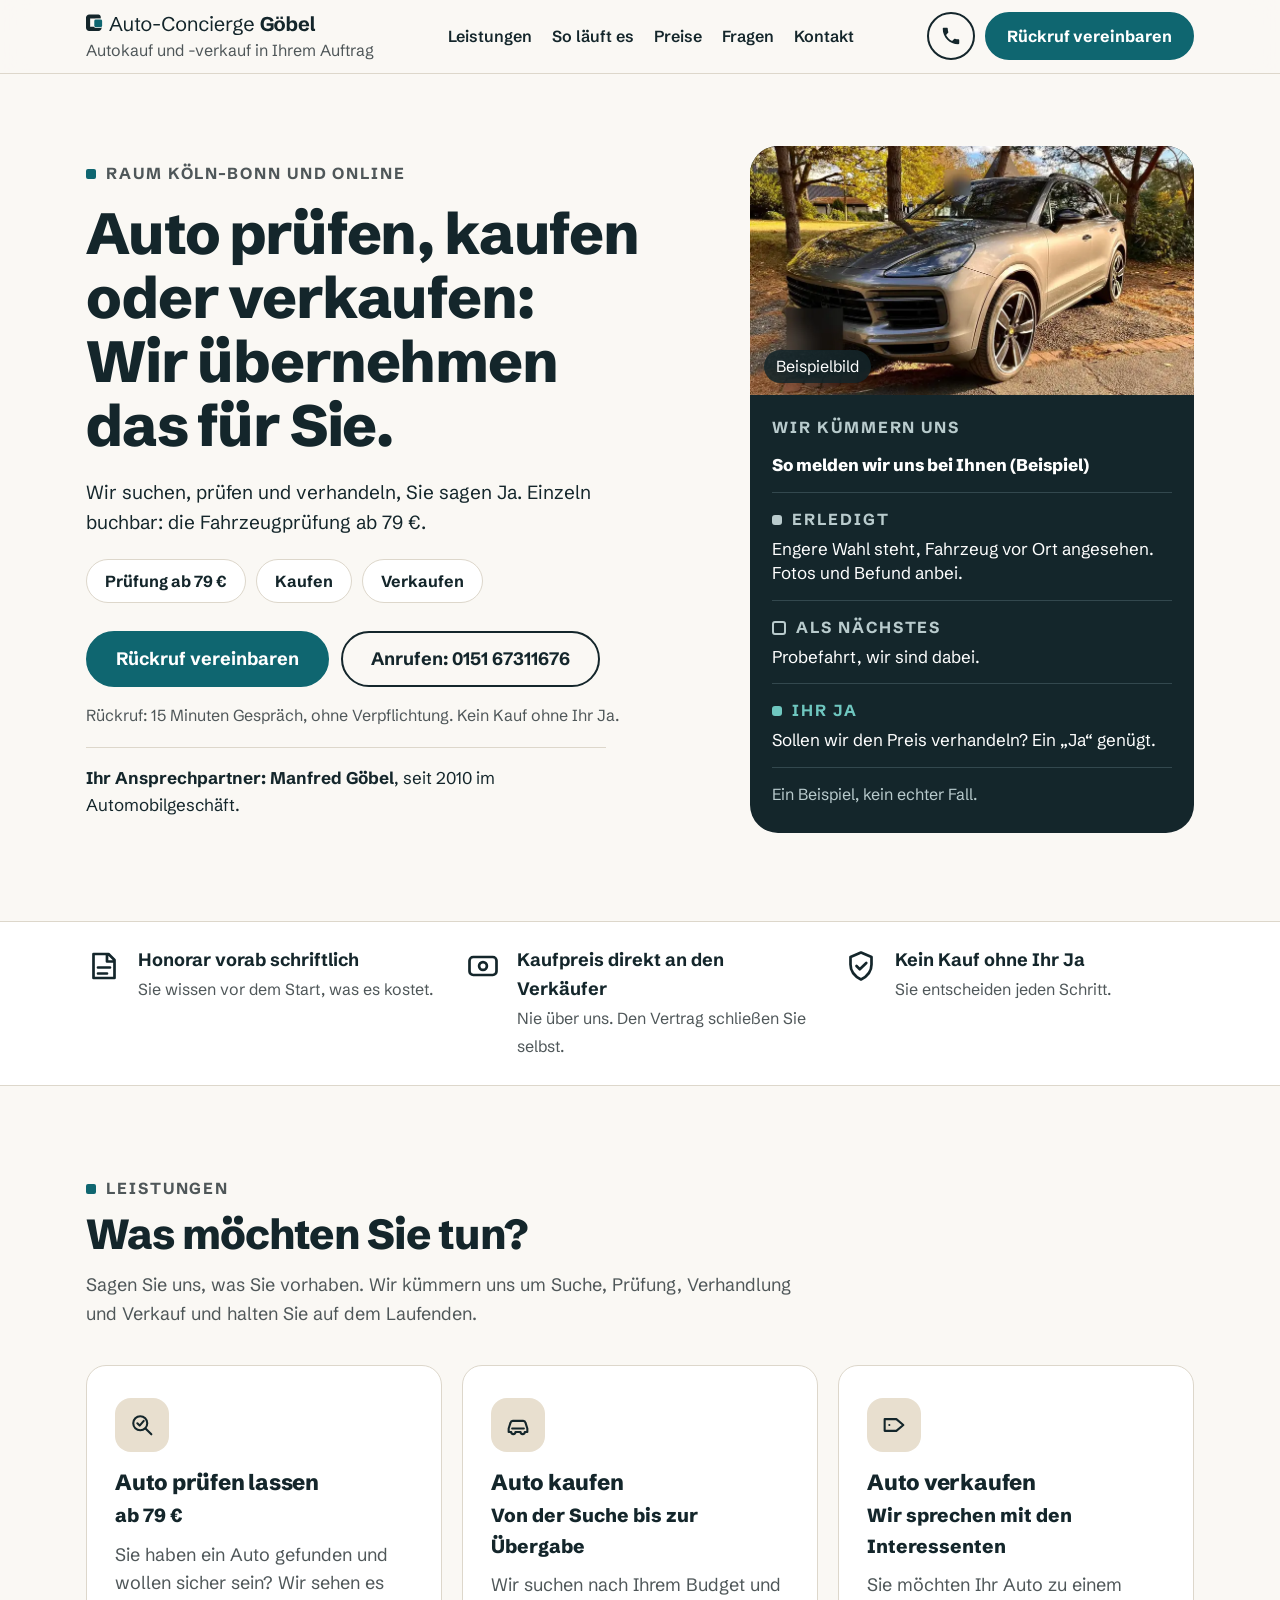
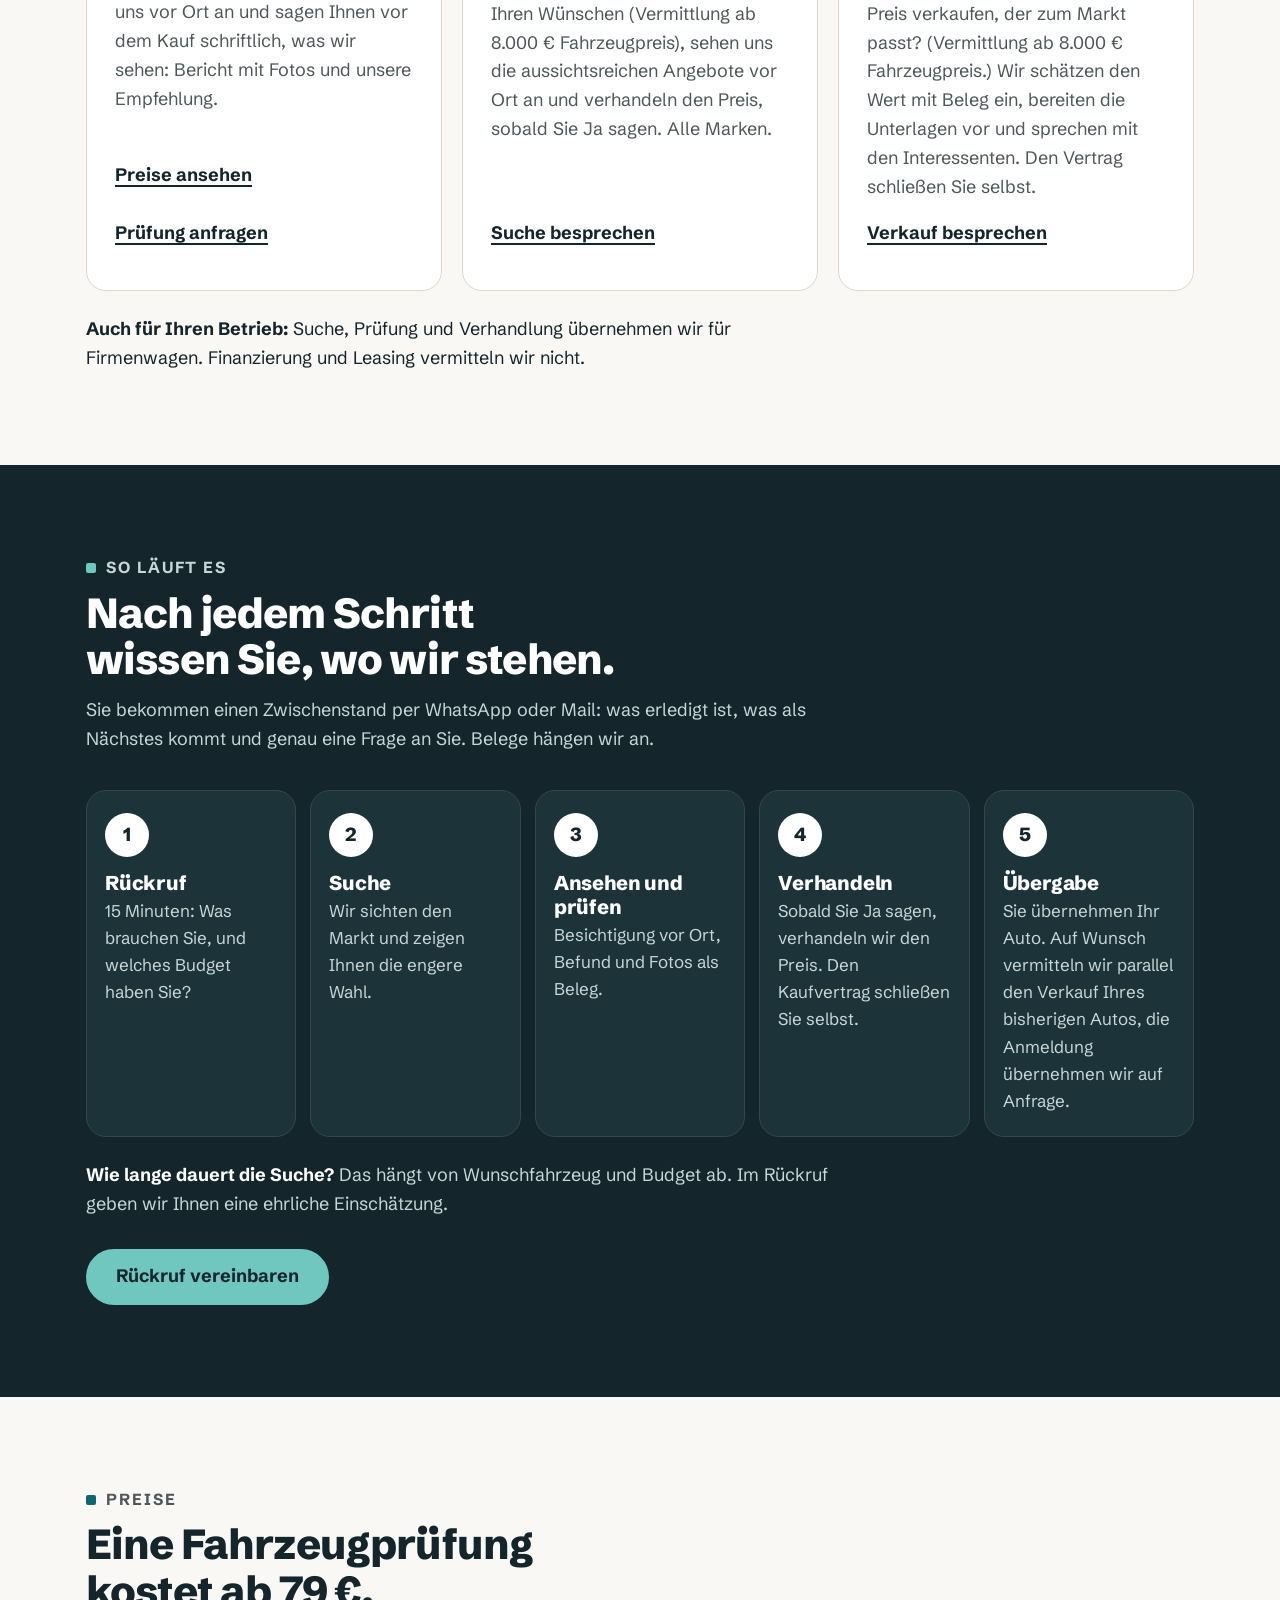
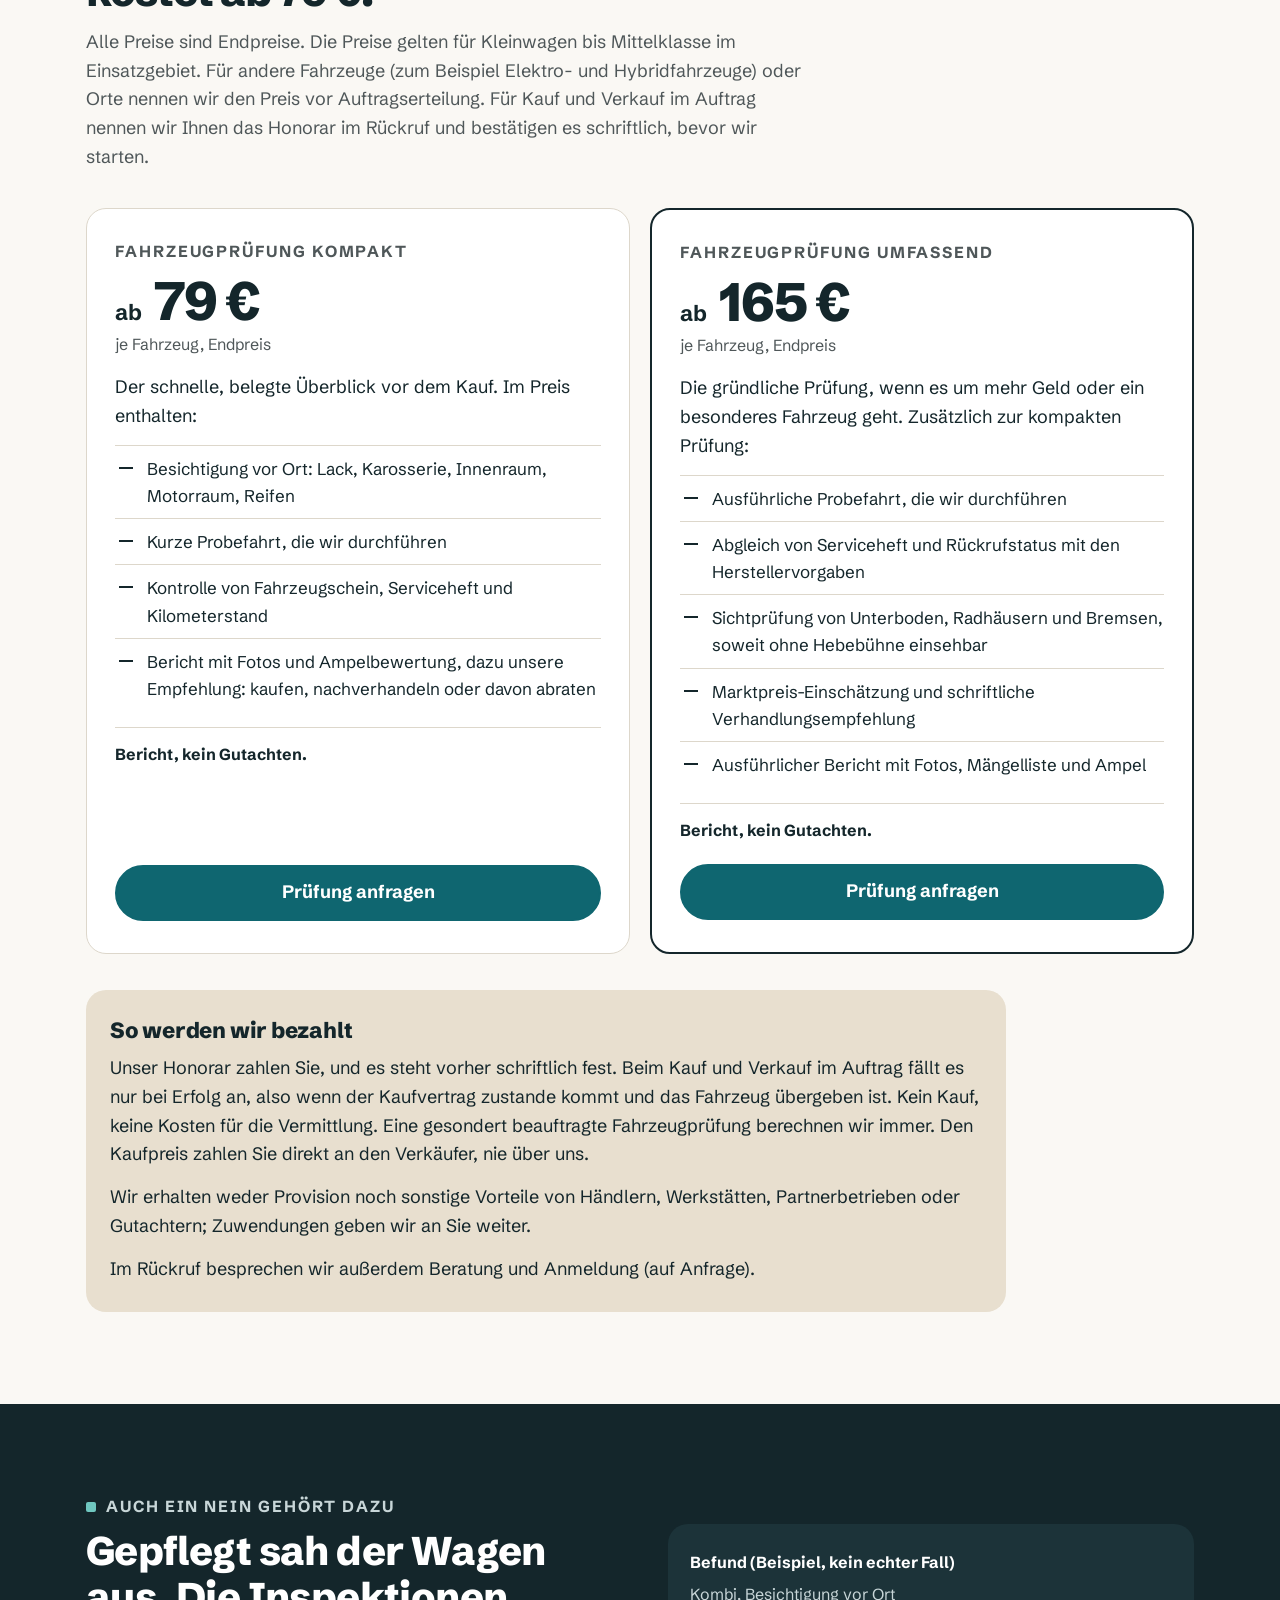
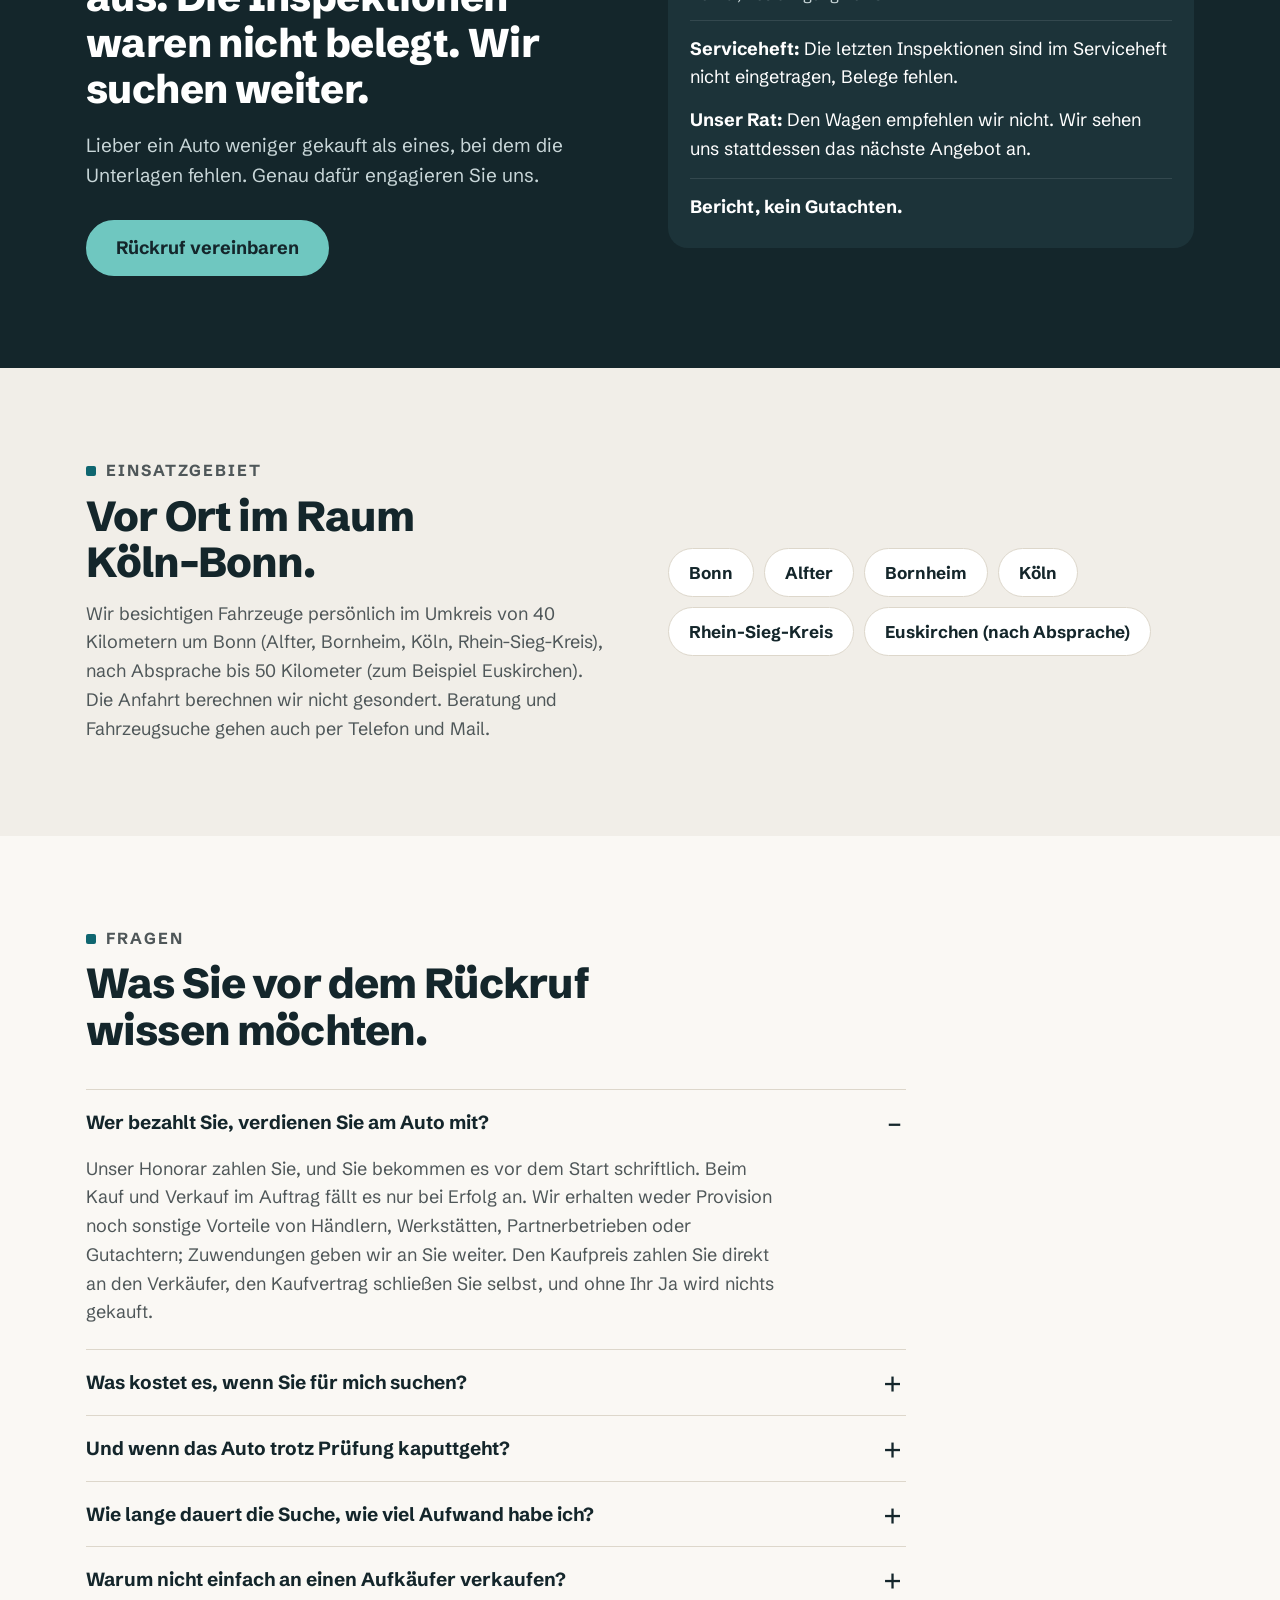
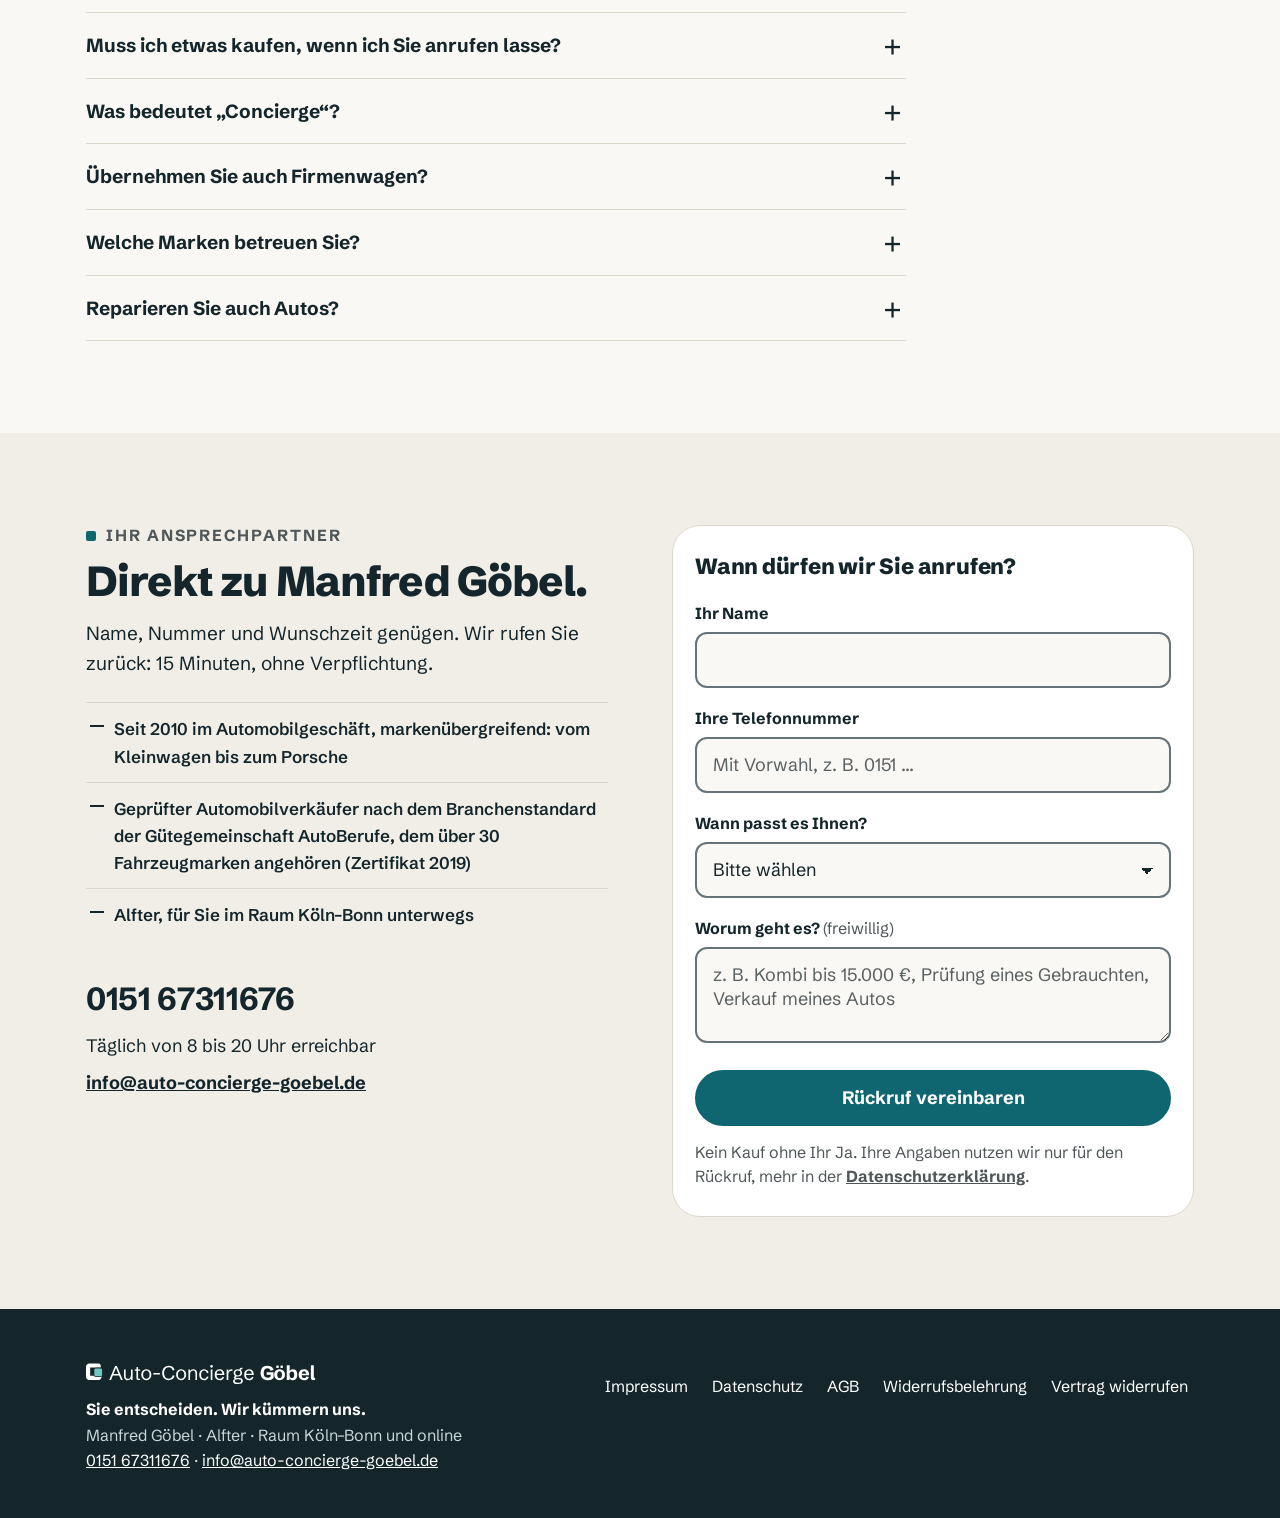
==== commit 63e6c7eb: "Website-Update 2026-10-22 11:03" ====
--- a/index.html
+++ b/index.html
@@ -20,7 +20,7 @@
 <meta property="og:image" content="https://auto-concierge-goebel.de/assets/og-bild.png">
 <meta name="twitter:card" content="summary_large_image">
 <script type="application/ld+json">
-{"@context":"https://schema.org","@type":"ProfessionalService","name":"Auto-Concierge Göbel","description":"Autokauf und -verkauf in Ihrem Auftrag: Fahrzeugprüfung, Fahrzeugsuche, Verhandlung und Organisation.","telephone":"+49 151 67311676","email":"info@auto-concierge-goebel.de","url":"https://auto-concierge-goebel.de/","openingHours":"Mo-Su 08:00-20:00","areaServed":["Bonn","Alfter","Bornheim","Köln","Rhein-Sieg-Kreis","Deutschland"],"address":{"@type":"PostalAddress","streetAddress":"Am Domplatz 23","addressLocality":"Alfter","postalCode":"53347","addressCountry":"DE"}}
+{"@context":"https://schema.org","@type":"ProfessionalService","name":"Auto-Concierge Göbel","description":"Autokauf und -verkauf in Ihrem Auftrag: Fahrzeugprüfung, Fahrzeugsuche, Verhandlung und Organisation.","telephone":"+49 151 67311676","email":"info@auto-concierge-goebel.de","url":"https://auto-concierge-goebel.de/","openingHours":"Mo-Su 08:00-20:00","areaServed":["Bonn","Alfter","Bornheim","Köln","Rhein-Sieg-Kreis","Euskirchen (nach Absprache)","Deutschland"],"address":{"@type":"PostalAddress","streetAddress":"Am Domplatz 23","addressLocality":"Alfter","postalCode":"53347","addressCountry":"DE"}}
 </script>
 </head>
 <body>
@@ -214,9 +214,9 @@
     <div>
       <p class="kicker">Einsatzgebiet</p>
       <h2>Vor Ort im Raum Köln–Bonn.</h2>
-      <p>Wir besichtigen Fahrzeuge persönlich im Umkreis von 40 Kilometern um Bonn (Alfter, Bornheim, Köln, Rhein-Sieg-Kreis), nach Absprache bis 50 Kilometer. Die Anfahrt berechnen wir nicht gesondert. Beratung und Fahrzeugsuche gehen auch per Telefon und Mail.</p>
-    </div>
-    <ul class="orte"><li>Bonn</li><li>Alfter</li><li>Bornheim</li><li>Köln</li><li>Rhein-Sieg-Kreis</li></ul>
+      <p>Wir besichtigen Fahrzeuge persönlich im Umkreis von 40 Kilometern um Bonn (Alfter, Bornheim, Köln, Rhein-Sieg-Kreis), nach Absprache bis 50 Kilometer (zum Beispiel Euskirchen). Die Anfahrt berechnen wir nicht gesondert. Beratung und Fahrzeugsuche gehen auch per Telefon und Mail.</p>
+    </div>
+    <ul class="orte"><li>Bonn</li><li>Alfter</li><li>Bornheim</li><li>Köln</li><li>Rhein-Sieg-Kreis</li><li>Euskirchen (nach Absprache)</li></ul>
   </div>
 </section>
 
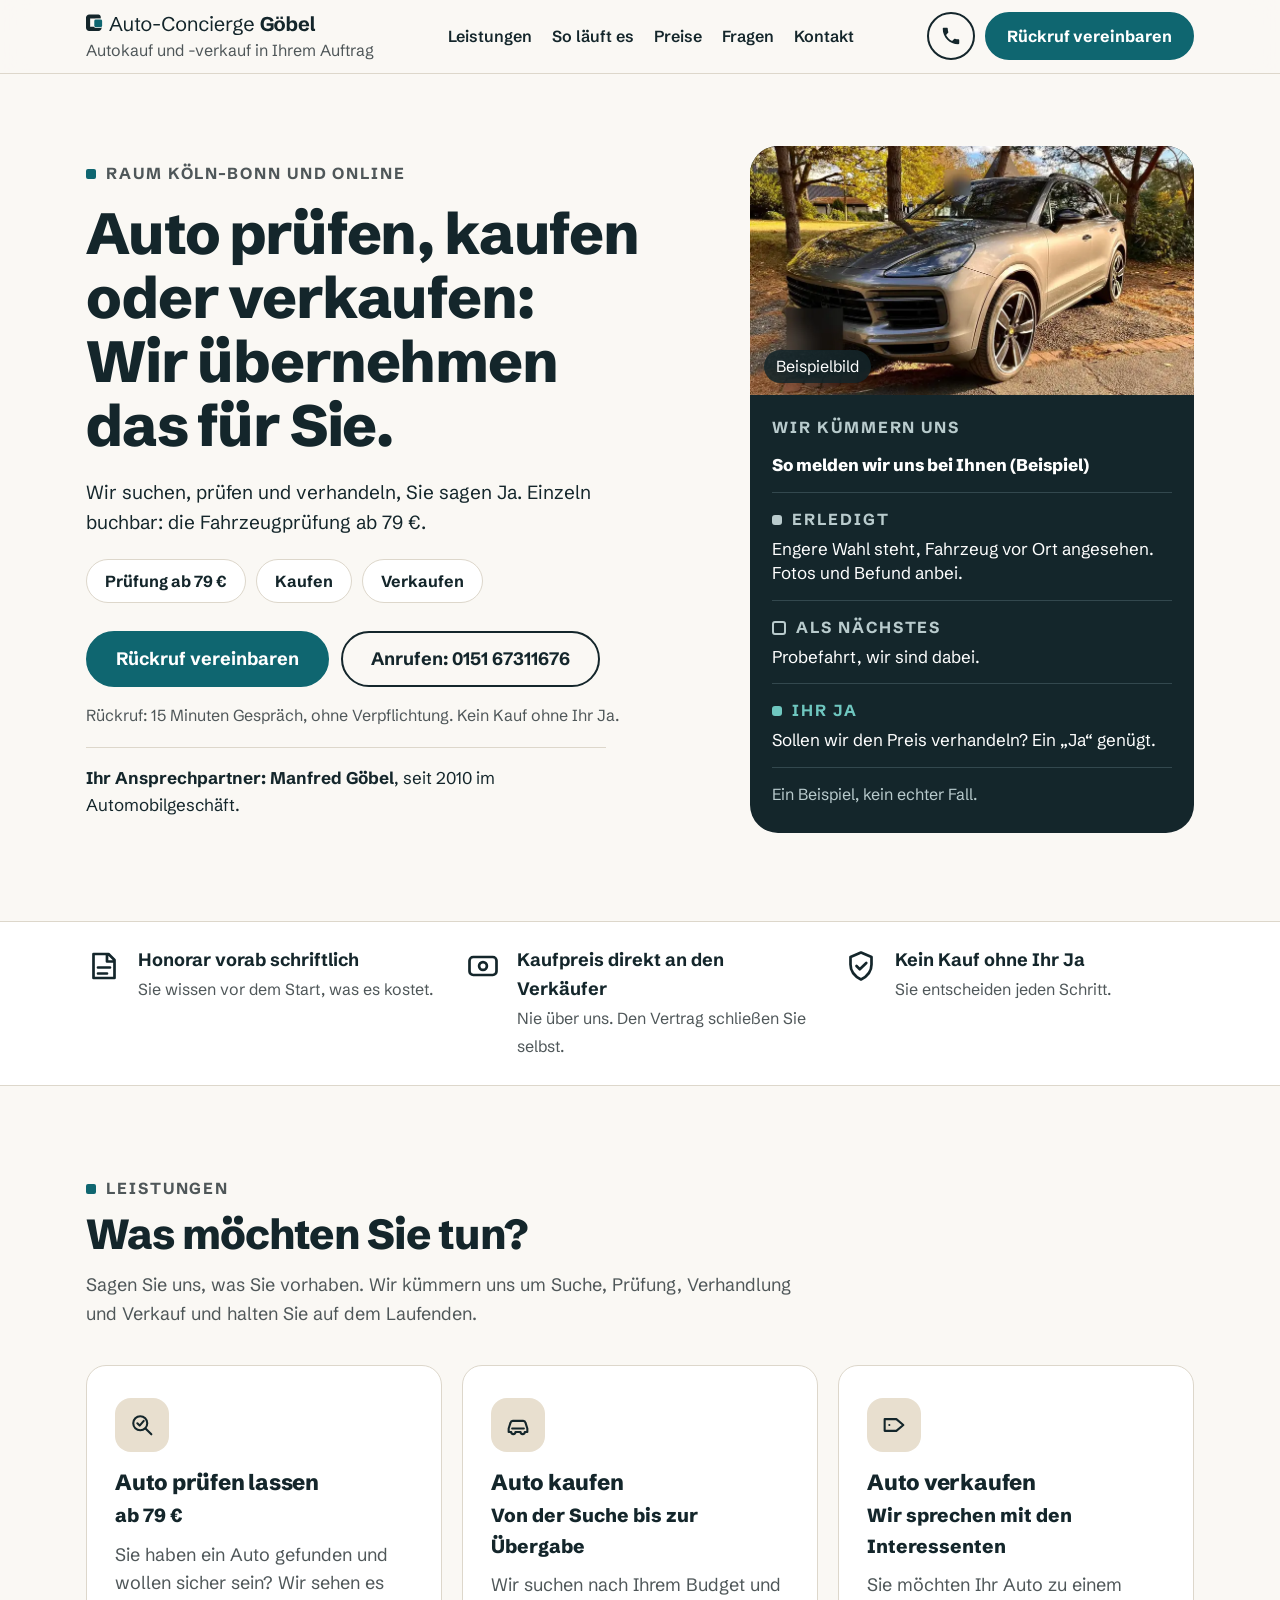
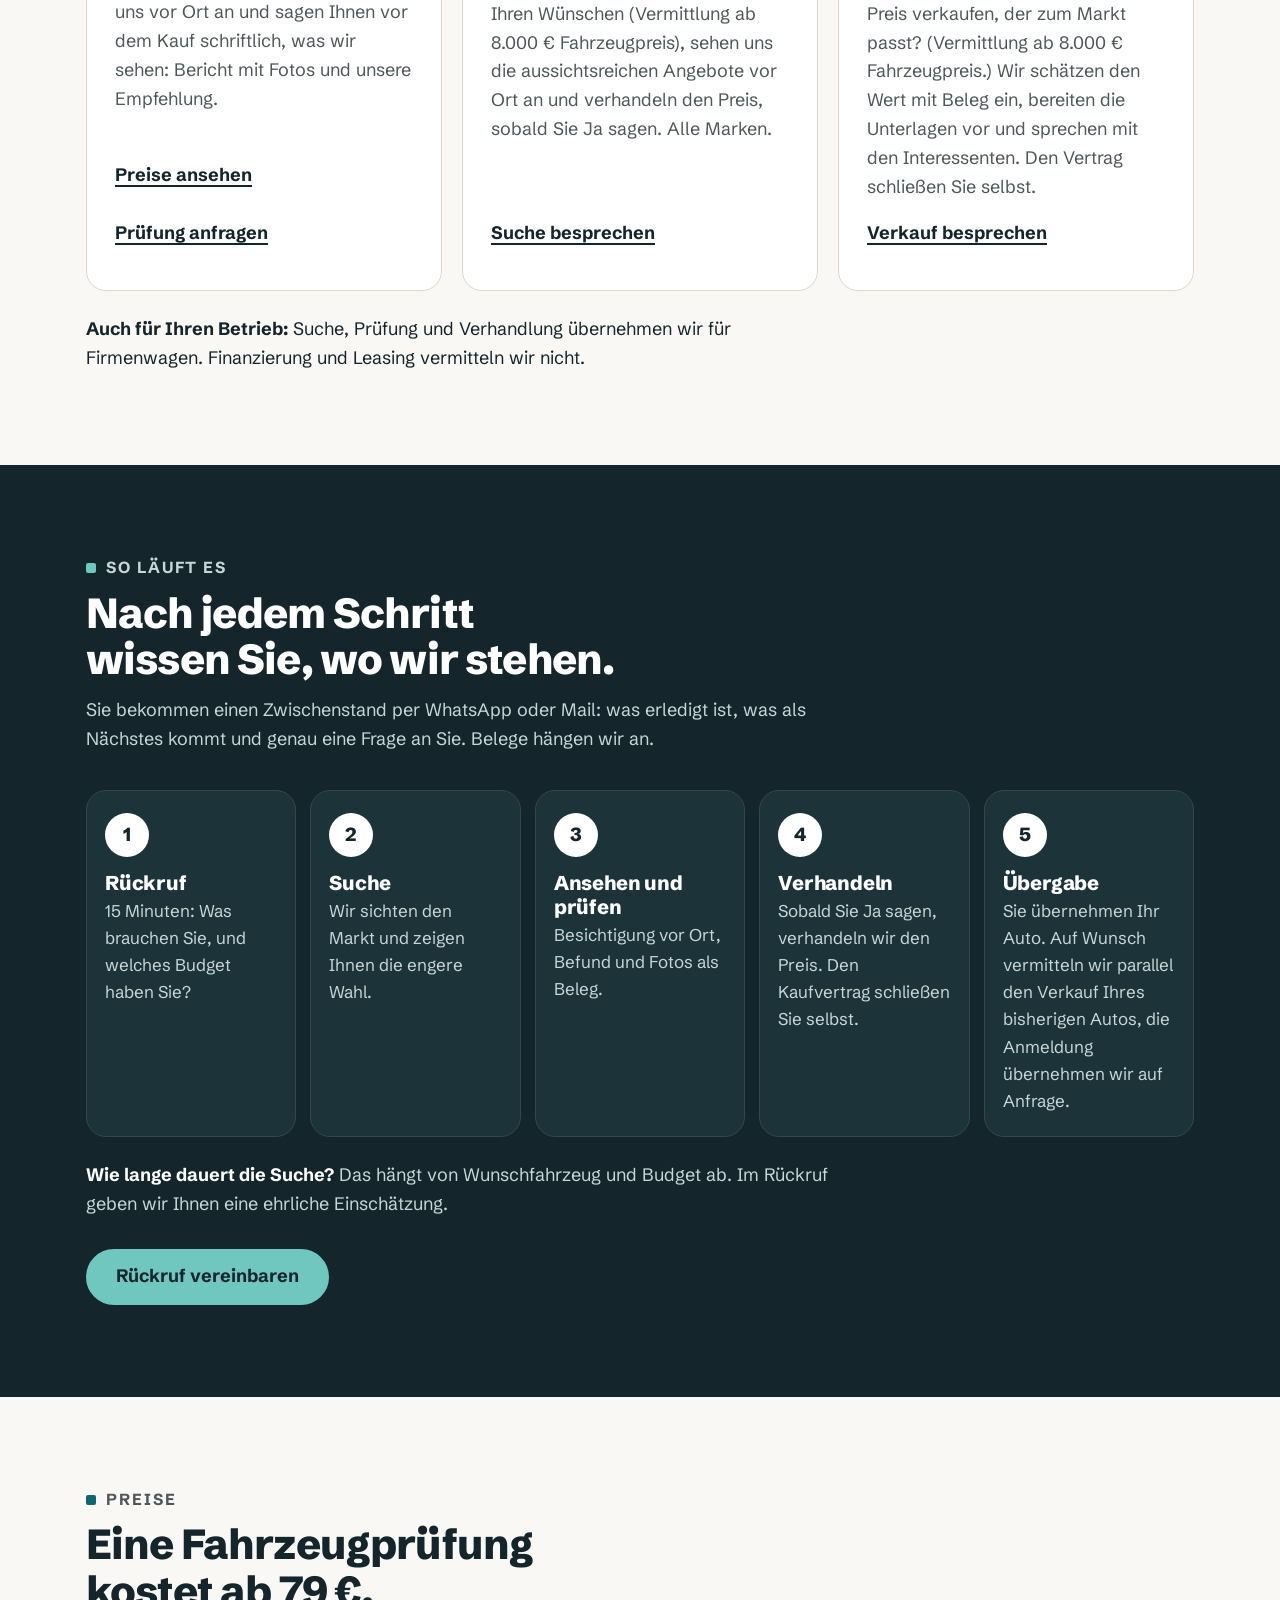
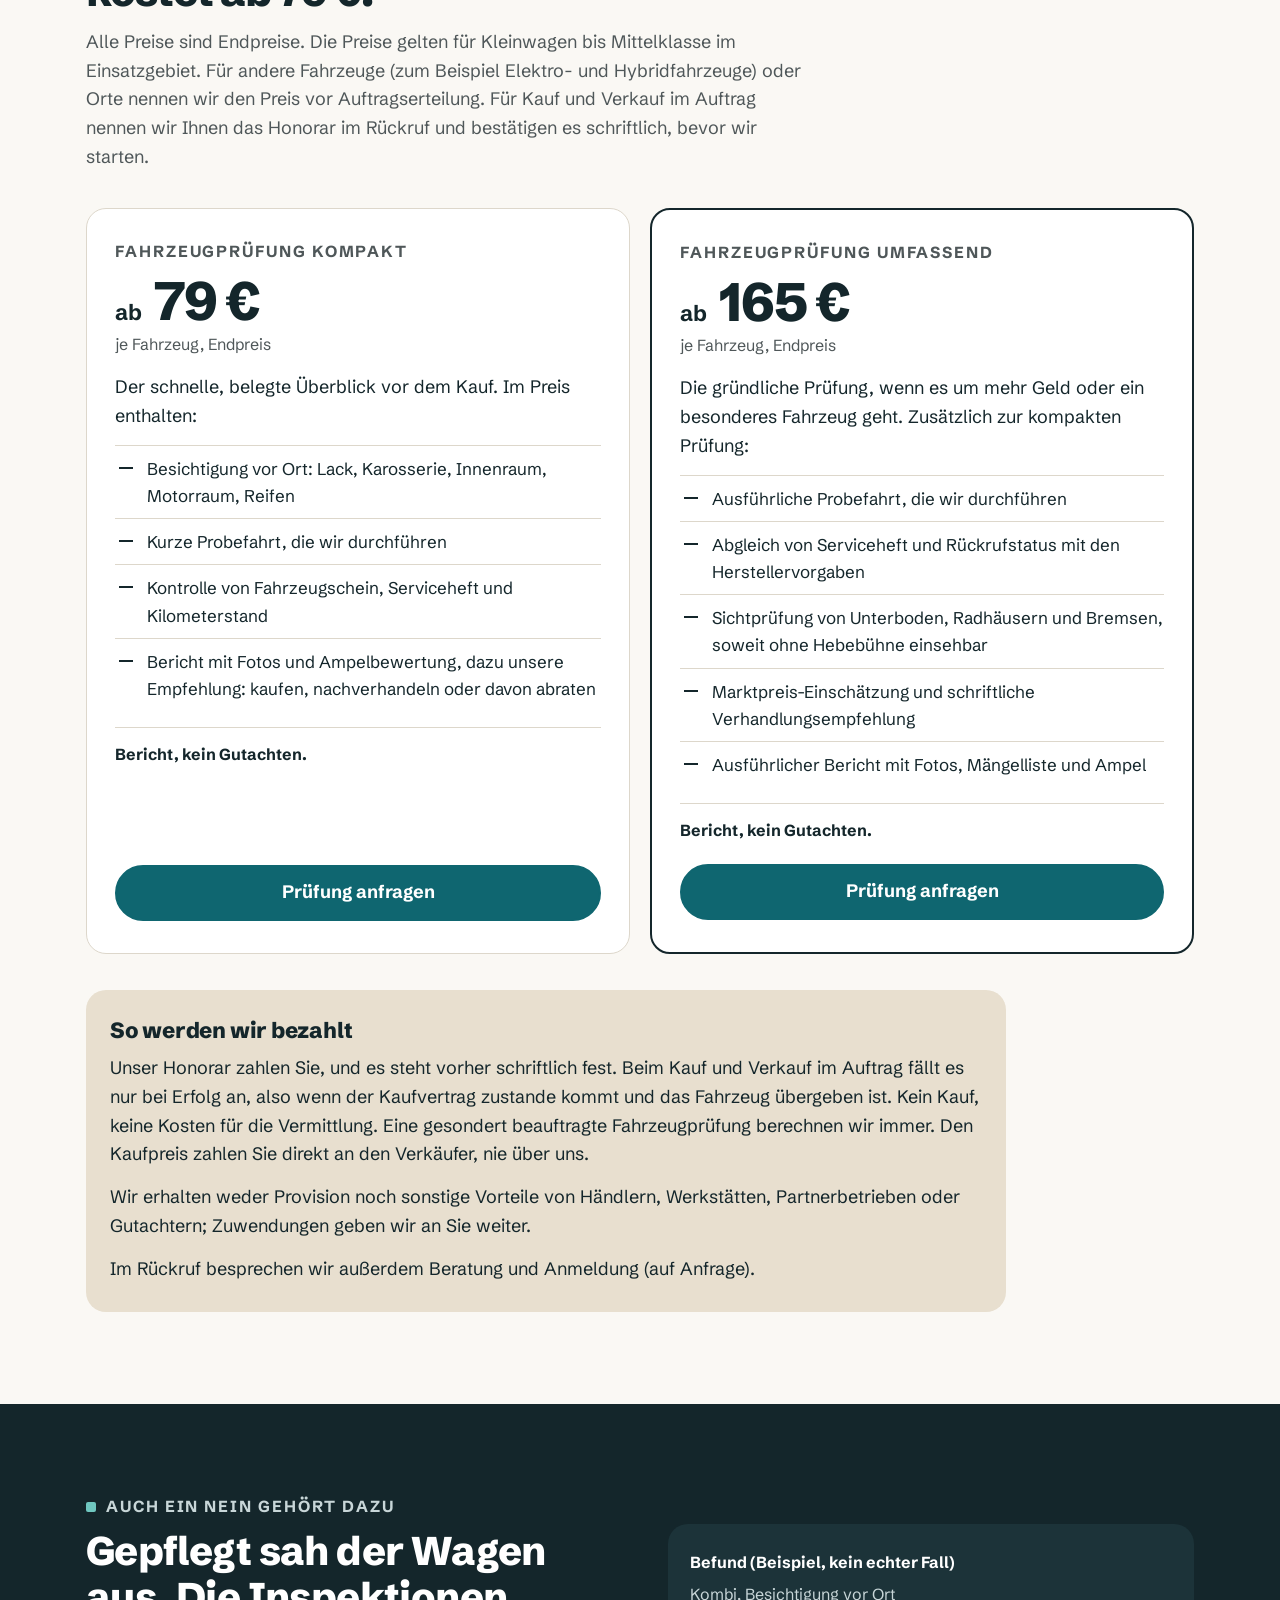
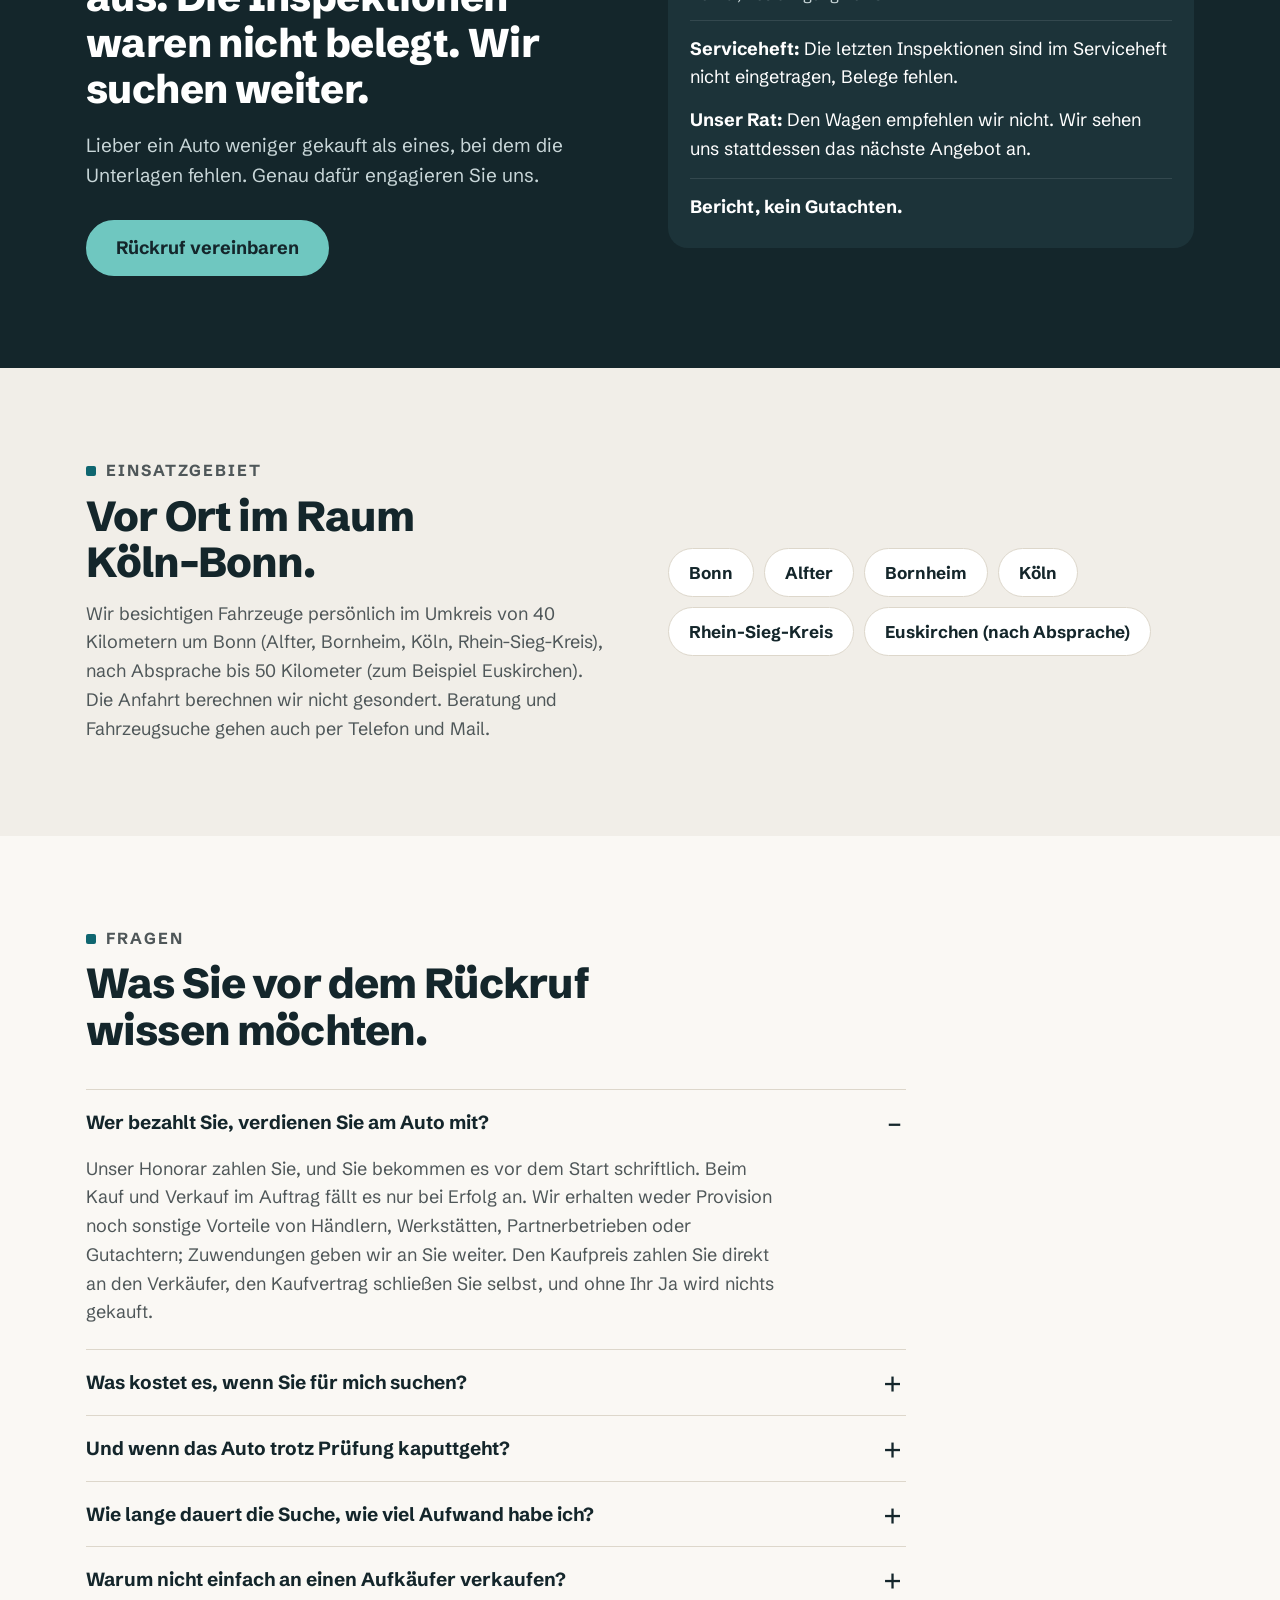
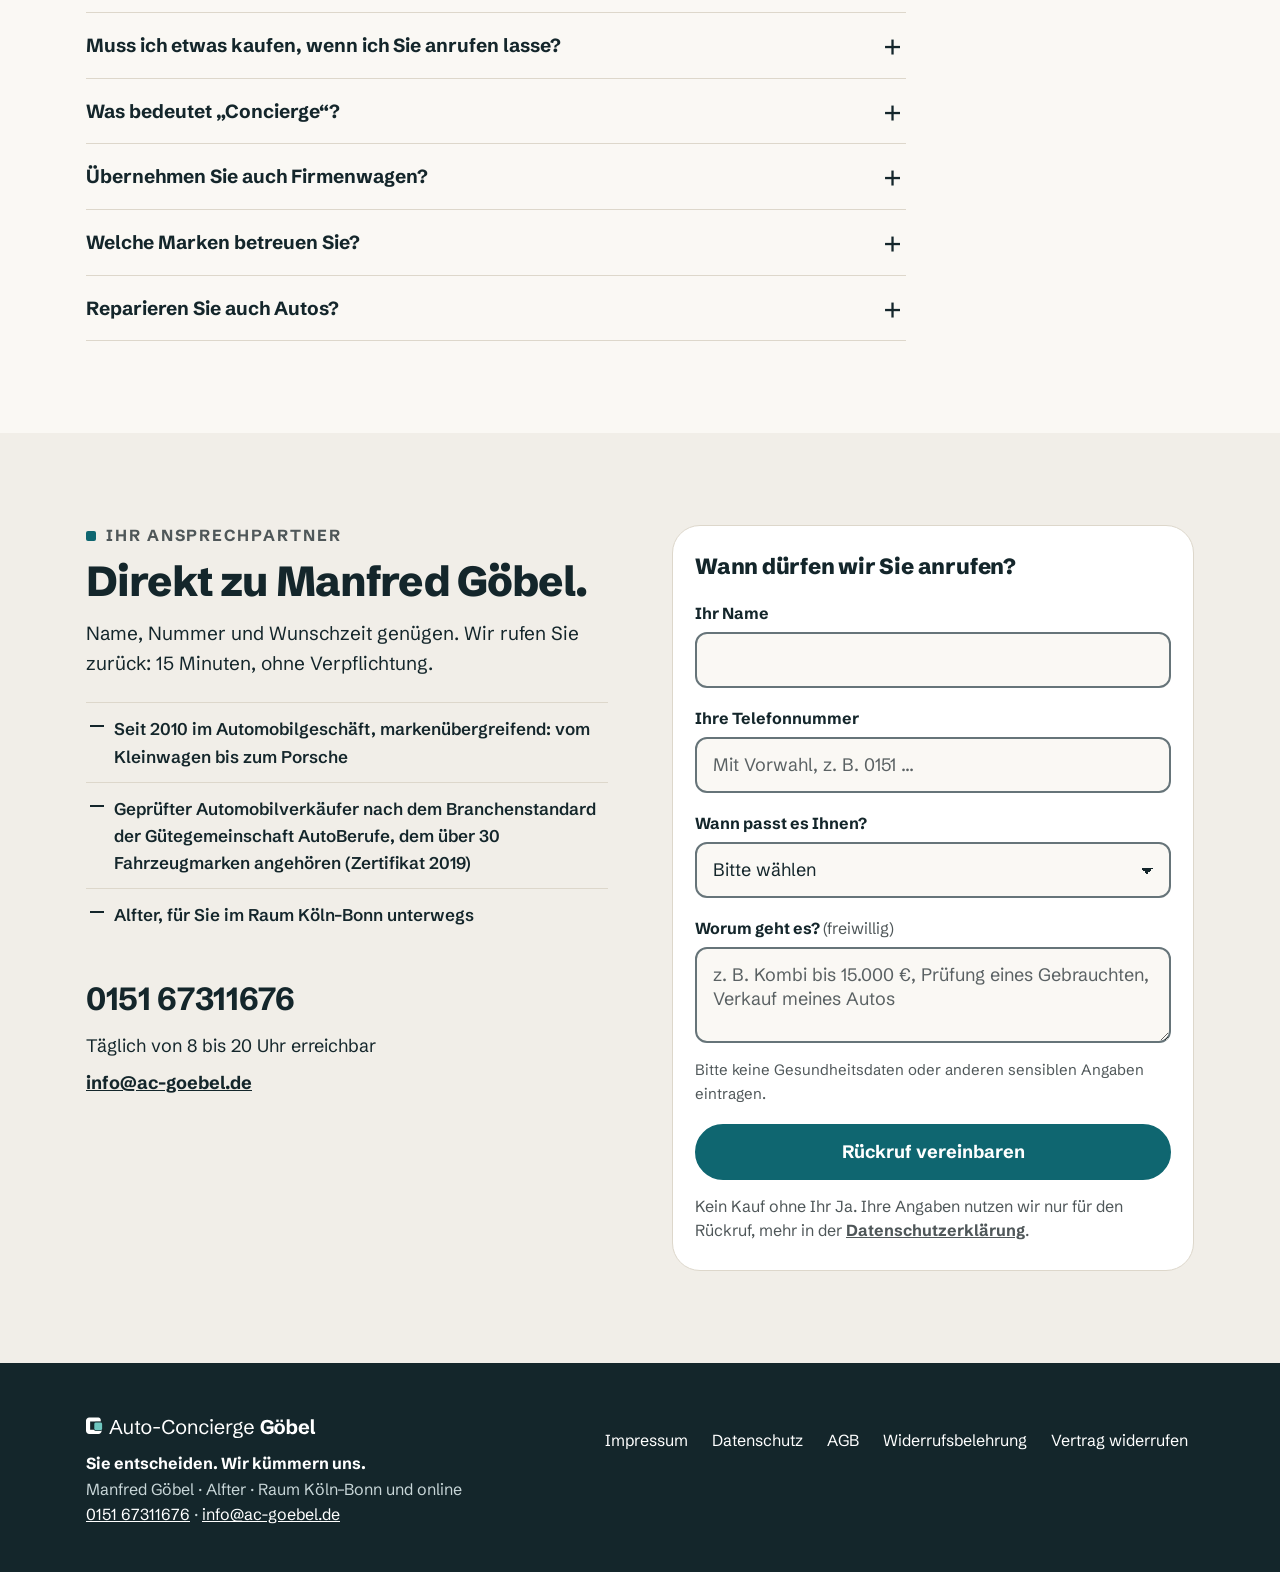
==== commit 19029823: "Website-Update 2026-10-23 10:50" ====
--- a/index.html
+++ b/index.html
@@ -17,10 +17,10 @@
 <meta property="og:site_name" content="Auto-Concierge Göbel">
 <meta property="og:title" content="Auto-Concierge Göbel · Auto prüfen, kaufen oder verkaufen">
 <meta property="og:description" content="Fahrzeugprüfung ab 79 €, Autokauf und -verkauf in Ihrem Auftrag. Raum Köln–Bonn und online.">
-<meta property="og:image" content="https://auto-concierge-goebel.de/assets/og-bild.png">
+<meta property="og:image" content="https://ac-goebel.de/assets/og-bild.png">
 <meta name="twitter:card" content="summary_large_image">
 <script type="application/ld+json">
-{"@context":"https://schema.org","@type":"ProfessionalService","name":"Auto-Concierge Göbel","description":"Autokauf und -verkauf in Ihrem Auftrag: Fahrzeugprüfung, Fahrzeugsuche, Verhandlung und Organisation.","telephone":"+49 151 67311676","email":"info@auto-concierge-goebel.de","url":"https://auto-concierge-goebel.de/","openingHours":"Mo-Su 08:00-20:00","areaServed":["Bonn","Alfter","Bornheim","Köln","Rhein-Sieg-Kreis","Euskirchen (nach Absprache)","Deutschland"],"address":{"@type":"PostalAddress","streetAddress":"Am Domplatz 23","addressLocality":"Alfter","postalCode":"53347","addressCountry":"DE"}}
+{"@context":"https://schema.org","@type":"ProfessionalService","name":"Auto-Concierge Göbel","description":"Autokauf und -verkauf in Ihrem Auftrag: Fahrzeugprüfung, Fahrzeugsuche, Verhandlung und Organisation.","telephone":"+49 151 67311676","email":"info@ac-goebel.de","url":"https://ac-goebel.de/","openingHours":"Mo-Su 08:00-20:00","areaServed":["Bonn","Alfter","Bornheim","Köln","Rhein-Sieg-Kreis","Euskirchen (nach Absprache)","Deutschland"],"address":{"@type":"PostalAddress","streetAddress":"Am Domplatz 23","addressLocality":"Alfter","postalCode":"53347","addressCountry":"DE"}}
 </script>
 </head>
 <body>
@@ -254,13 +254,13 @@
         <li>Geprüfter Automobilverkäufer nach dem Branchenstandard der Gütegemeinschaft AutoBerufe, dem über 30 Fahrzeugmarken angehören (Zertifikat 2019)</li>
         <li>Alfter, für Sie im Raum Köln–Bonn unterwegs</li>
       </ul>
-      <p class="direkt"><a class="tel-gross" href="tel:+4915167311676">0151 67311676</a><br>Täglich von 8 bis 20 Uhr erreichbar<br><a href="mailto:info@auto-concierge-goebel.de">info@auto-concierge-goebel.de</a></p>
-    </div>
-    <form id="rueckrufForm" name="rueckruf" method="post" action="mailto:info@auto-concierge-goebel.de?subject=R%C3%BCckruf-Anfrage" enctype="text/plain">
+      <p class="direkt"><a class="tel-gross" href="tel:+4915167311676">0151 67311676</a><br>Täglich von 8 bis 20 Uhr erreichbar<br><a href="mailto:info@ac-goebel.de">info@ac-goebel.de</a></p>
+    </div>
+    <form id="rueckrufForm" name="rueckruf" method="post" action="mailto:info@ac-goebel.de?subject=R%C3%BCckruf-Anfrage" enctype="text/plain">
       <h3>Wann dürfen wir Sie anrufen?</h3>
       <p class="hp" aria-hidden="true"><label>Nicht ausfüllen <input id="f-hp" name="website" tabindex="-1" autocomplete="off"></label></p>
-      <div class="feld"><label for="f-name">Ihr Name</label><input id="f-name" name="Name" type="text" autocomplete="name" required></div>
-      <div class="feld"><label for="f-tel">Ihre Telefonnummer</label><input id="f-tel" name="Telefon" type="tel" autocomplete="tel" inputmode="tel" placeholder="Mit Vorwahl, z. B. 0151 …" required></div>
+      <div class="feld"><label for="f-name">Ihr Name</label><input id="f-name" name="Name" type="text" autocomplete="name" maxlength="120" required></div>
+      <div class="feld"><label for="f-tel">Ihre Telefonnummer</label><input id="f-tel" name="Telefon" type="tel" autocomplete="tel" inputmode="tel" maxlength="40" pattern="\+?[0-9 \(\)\/.\-]{6,40}" title="Bitte mit Vorwahl, nur Ziffern, Leerzeichen und + ( ) / . -" placeholder="Mit Vorwahl, z. B. 0151 …" required></div>
       <div class="feld"><label for="f-zeit">Wann passt es Ihnen?</label>
         <select id="f-zeit" name="Wunschzeit" required>
           <option value="">Bitte wählen</option>
@@ -268,7 +268,7 @@
           <option>Nachmittags (12 bis 17 Uhr)</option>
           <option>Abends (17 bis 20 Uhr)</option>
         </select></div>
-      <div class="feld"><label for="f-thema">Worum geht es? <span class="opt">(freiwillig)</span></label><textarea id="f-thema" name="Anliegen" placeholder="z. B. Kombi bis 15.000 €, Prüfung eines Gebrauchten, Verkauf meines Autos"></textarea></div>
+      <div class="feld"><label for="f-thema">Worum geht es? <span class="opt">(freiwillig)</span></label><textarea id="f-thema" name="Anliegen" maxlength="2000" aria-describedby="f-thema-hint" placeholder="z. B. Kombi bis 15.000 €, Prüfung eines Gebrauchten, Verkauf meines Autos"></textarea><span class="opt" id="f-thema-hint">Bitte keine Gesundheitsdaten oder anderen sensiblen Angaben eintragen.</span></div>
       <button class="btn btn-voll" type="submit">Rückruf vereinbaren</button>
       <p class="form-hint" id="formHint" role="status">Kein Kauf ohne Ihr Ja. Ihre Angaben nutzen wir nur für den Rückruf, mehr in der <a href="datenschutz.html">Datenschutzerklärung</a>.</p>
     </form>
@@ -282,10 +282,10 @@
     <div>
       <img src="assets/wortmarke-weiss.svg" alt="Auto-Concierge Göbel" width="300" height="24">
       <p class="claim">Sie entscheiden. Wir kümmern uns.</p>
-      <p class="fkontakt">Manfred Göbel · Alfter · Raum Köln–Bonn und online<br><a href="tel:+4915167311676">0151 67311676</a> · <a href="mailto:info@auto-concierge-goebel.de">info@auto-concierge-goebel.de</a></p>
+      <p class="fkontakt">Manfred Göbel · Alfter · Raum Köln–Bonn und online<br><a href="tel:+4915167311676">0151 67311676</a> · <a href="mailto:info@ac-goebel.de">info@ac-goebel.de</a></p>
     </div>
     <nav aria-label="Rechtliches">
-      <a href="impressum.html">Impressum</a><a href="datenschutz.html">Datenschutz</a><a href="agb.html">AGB</a><a href="widerrufsbelehrung.html">Widerrufsbelehrung</a><a href="mailto:info@auto-concierge-goebel.de?subject=Widerruf&body=Bitte%20Name%2C%20Anschrift%20und%20Auftrag%20angeben.">Vertrag widerrufen</a>
+      <a href="impressum.html">Impressum</a><a href="datenschutz.html">Datenschutz</a><a href="agb.html">AGB</a><a href="widerrufsbelehrung.html">Widerrufsbelehrung</a><a href="mailto:info@ac-goebel.de?subject=Widerruf&body=Bitte%20Name%2C%20Anschrift%20und%20Auftrag%20angeben.">Vertrag widerrufen</a>
     </nav>
   </div>
 </footer>
--- a/styles.css
+++ b/styles.css
@@ -173,6 +173,8 @@
 .feld { margin-bottom: 18px; }
 .feld label { display: block; font-weight: 700; font-size: 16px; margin-bottom: 6px; }
 .opt { font-weight: 400; color: var(--gedaempft); }
+.feld > span.opt { display: block; font-size: 15px; margin-top: 6px; }
+.form-hint.fehler { color: #8a1c1c; font-weight: 700; }
 .feld input, .feld select, .feld textarea { width: 100%; font: 400 18px/1.3 var(--font); padding: 14px 16px; border: 2px solid var(--feld-rand); border-radius: var(--r-s); background: var(--grund); color: var(--tinte); min-height: 54px; -webkit-appearance: none; appearance: none; }
 .feld select { background-image: linear-gradient(45deg, transparent 50%, var(--tinte) 50%), linear-gradient(135deg, var(--tinte) 50%, transparent 50%); background-position: calc(100% - 22px) 24px, calc(100% - 16px) 24px; background-size: 6px 6px; background-repeat: no-repeat; padding-right: 40px; }
 .feld textarea { min-height: 96px; resize: vertical; }
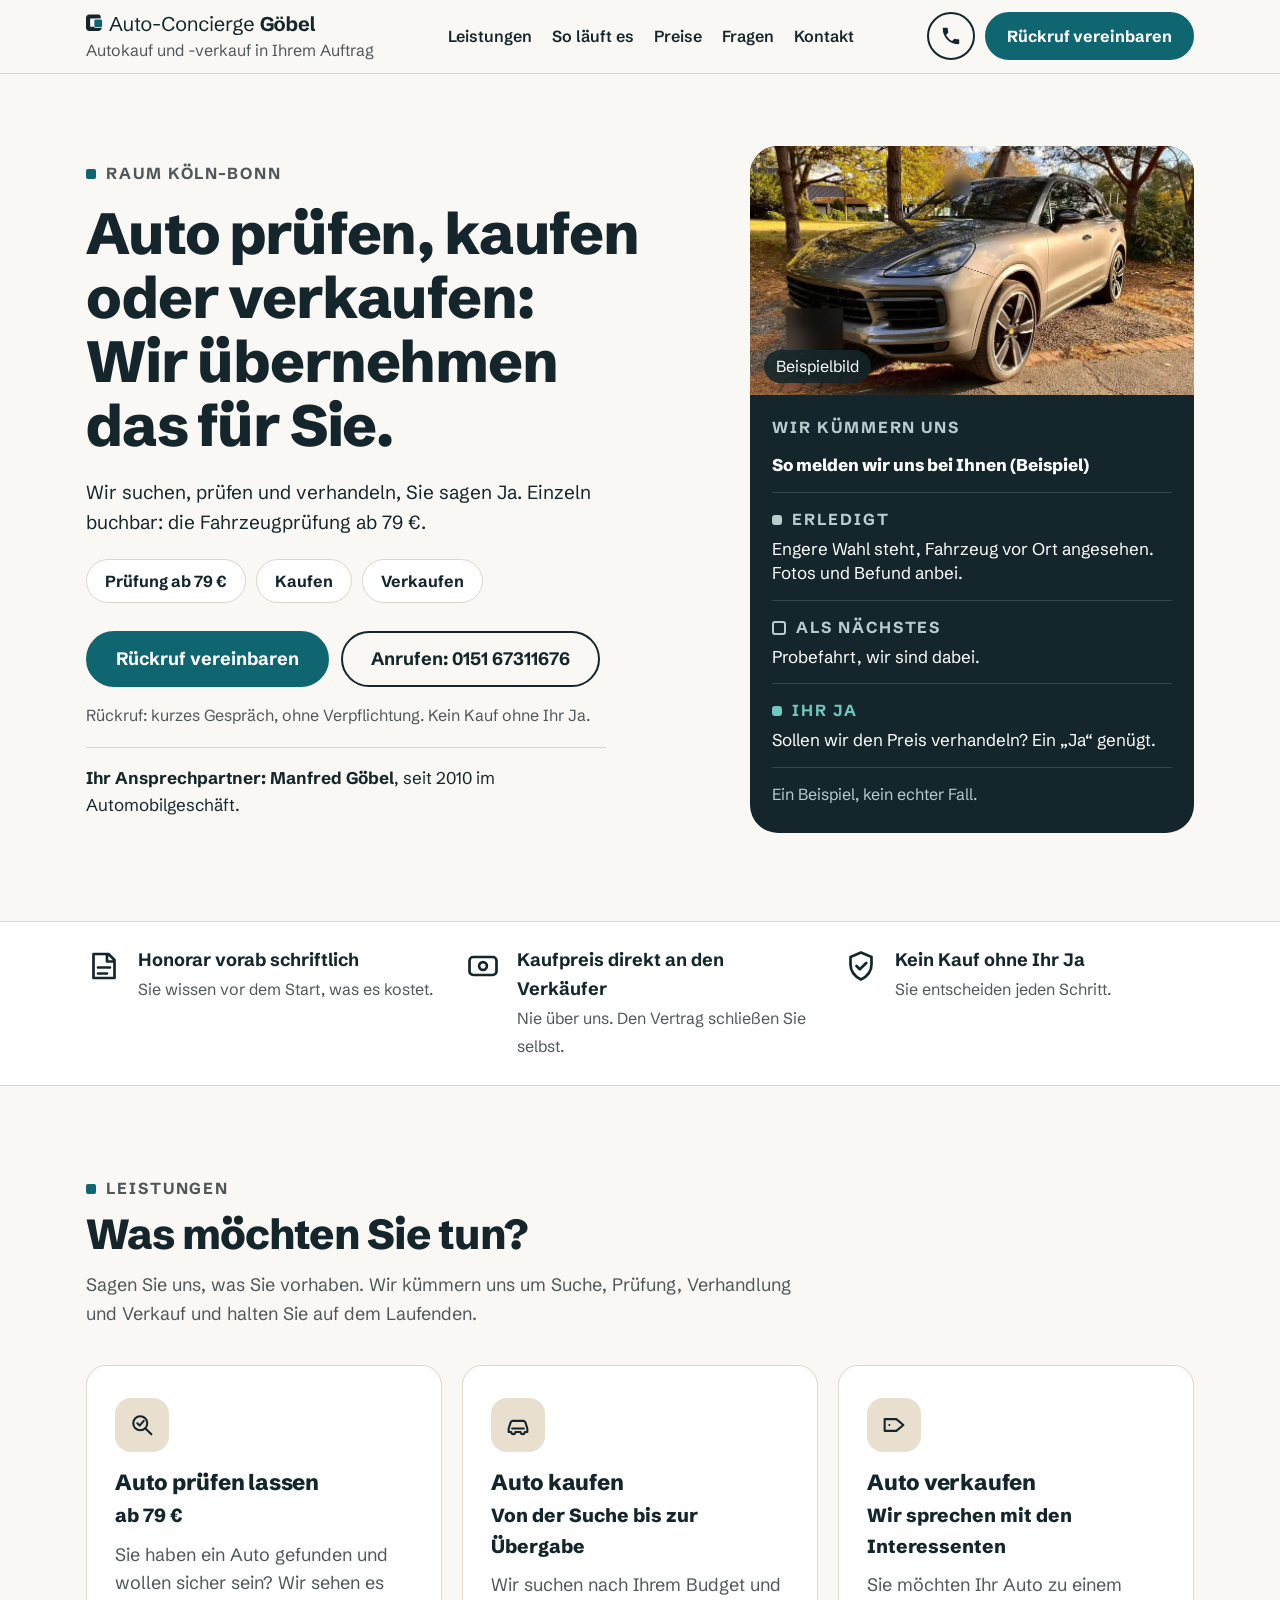
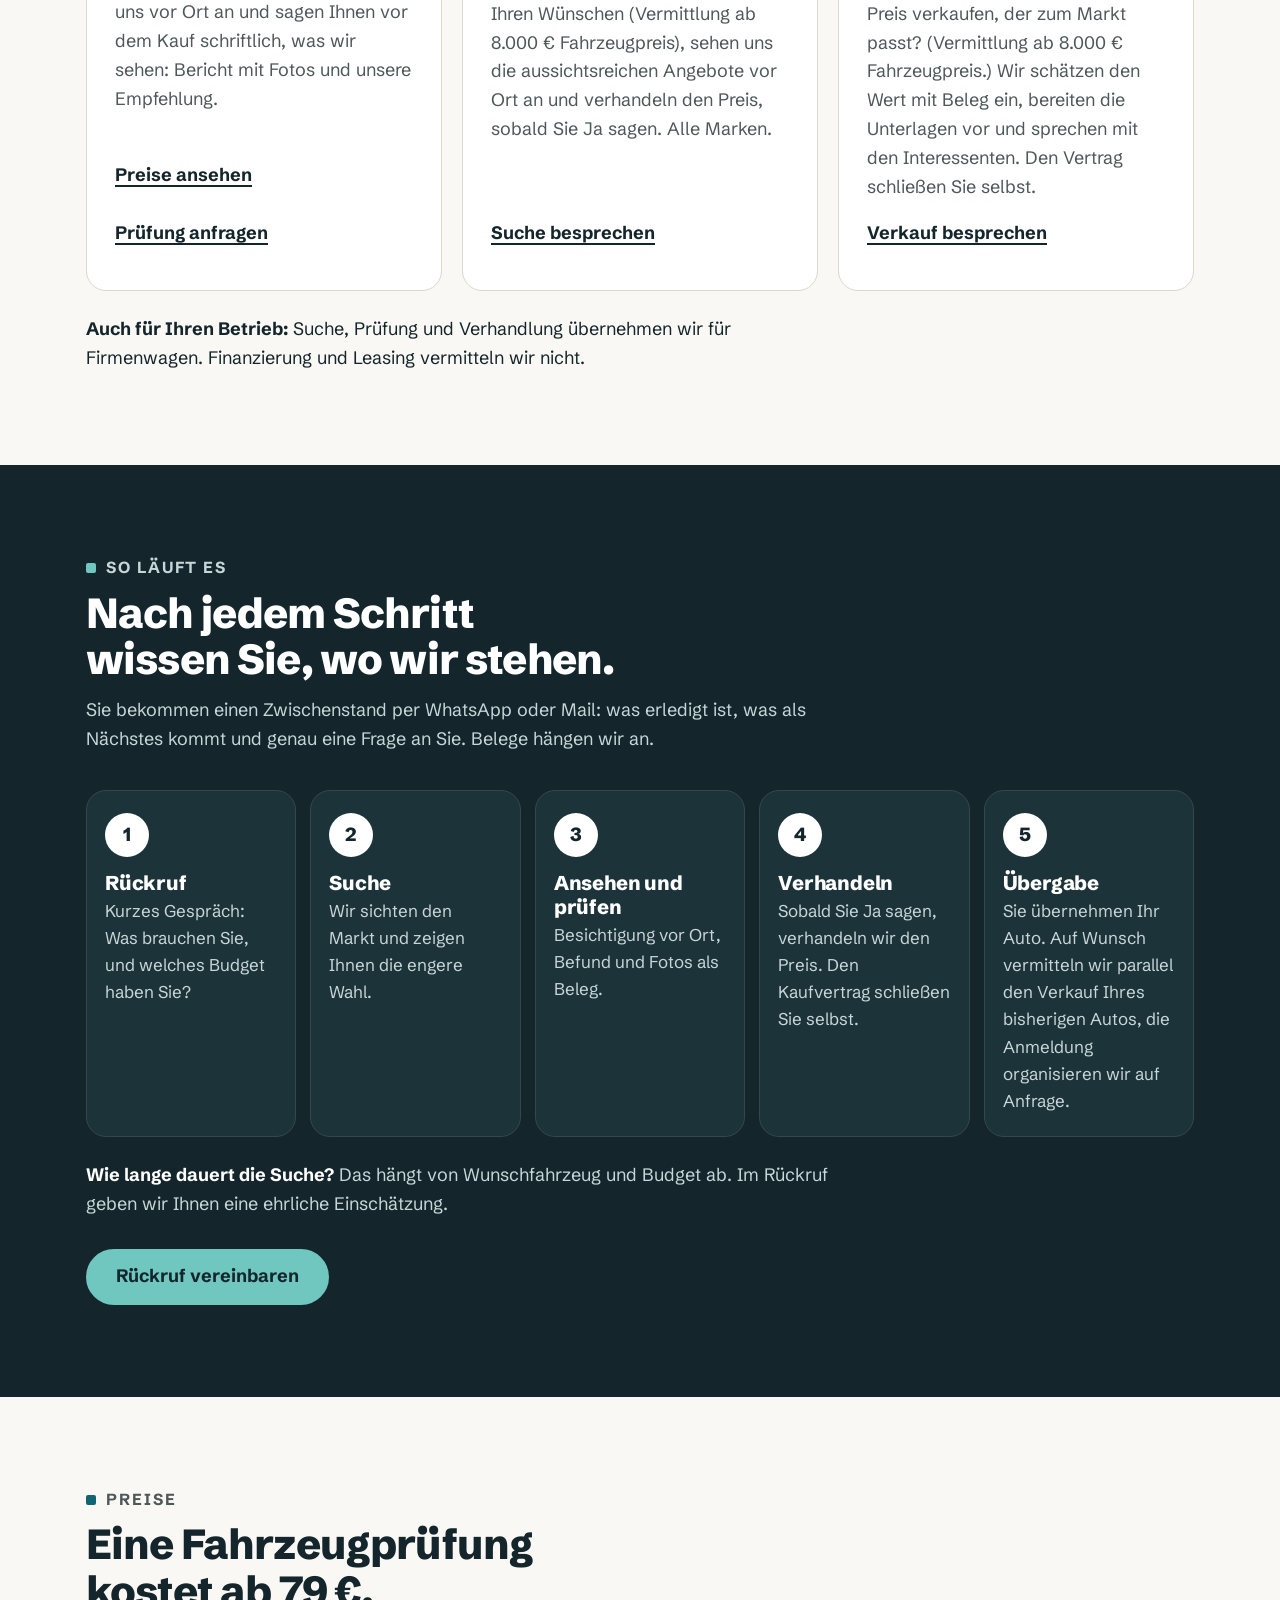
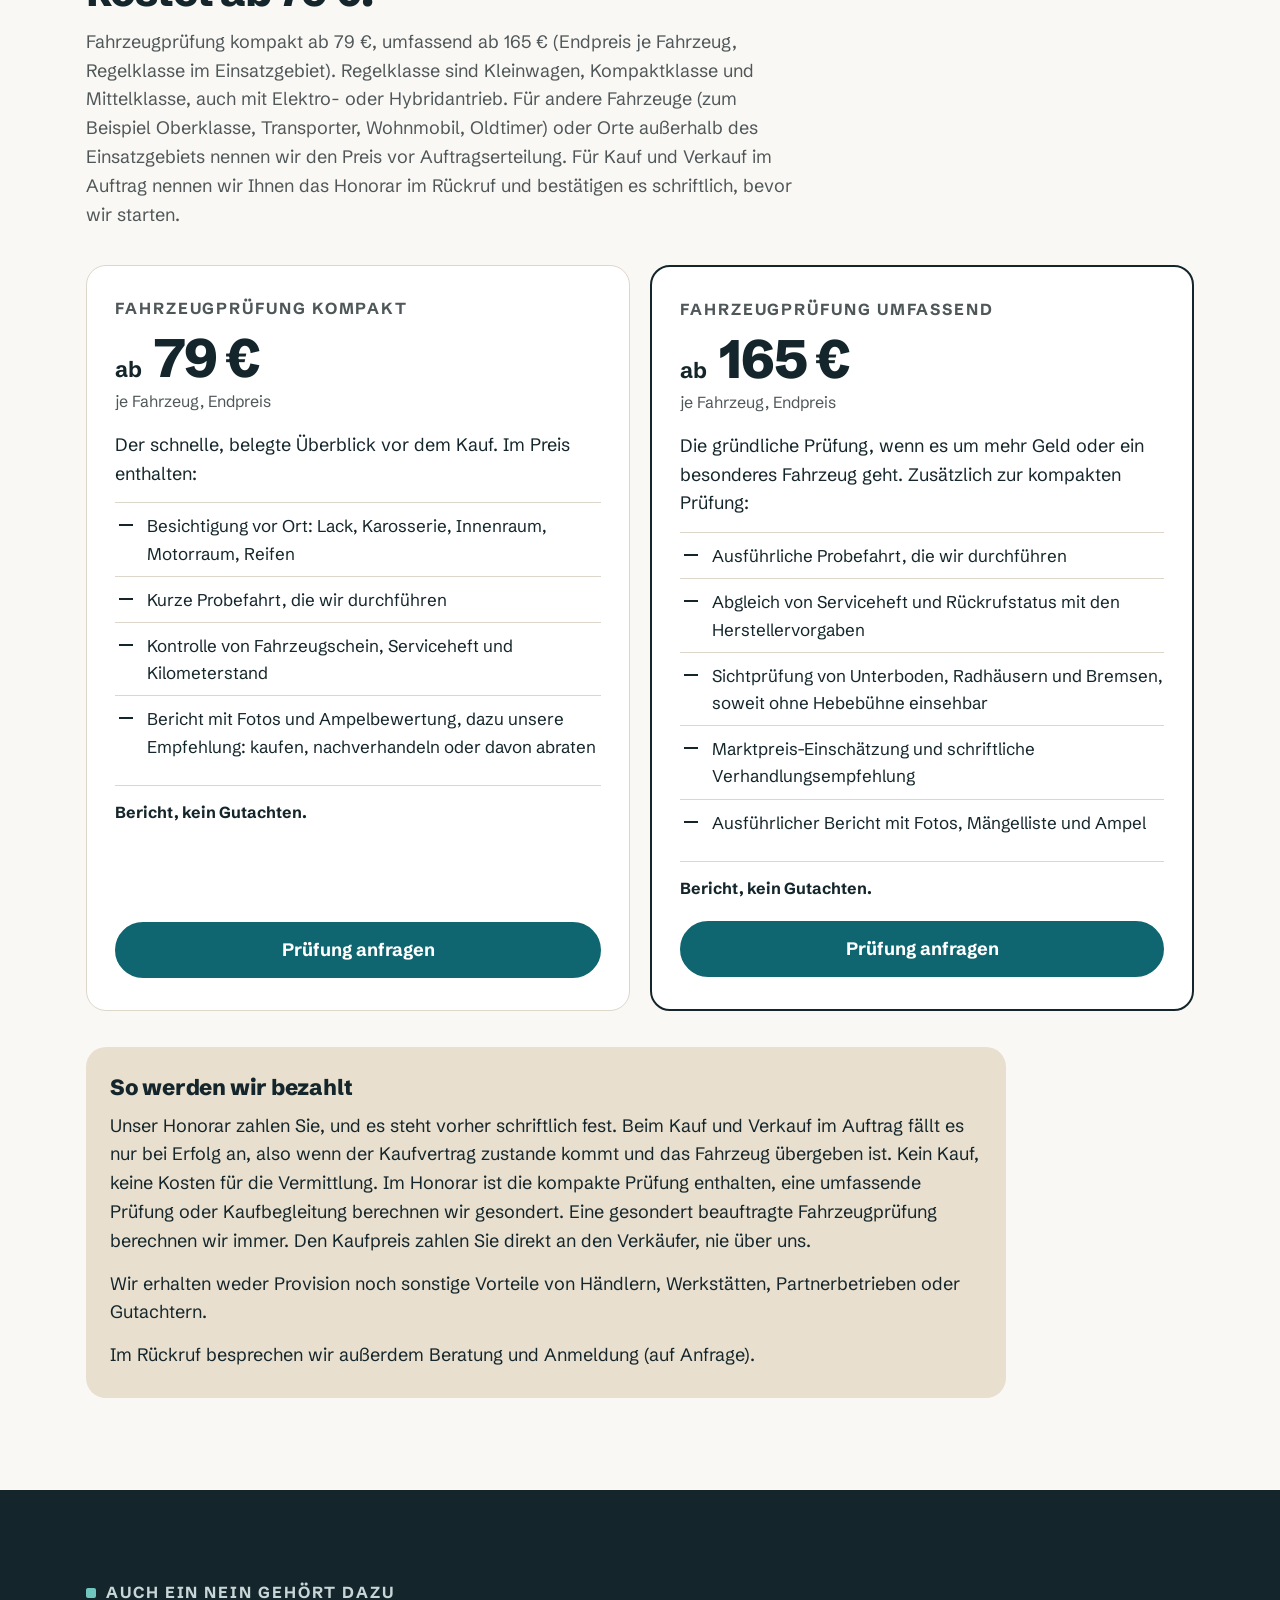
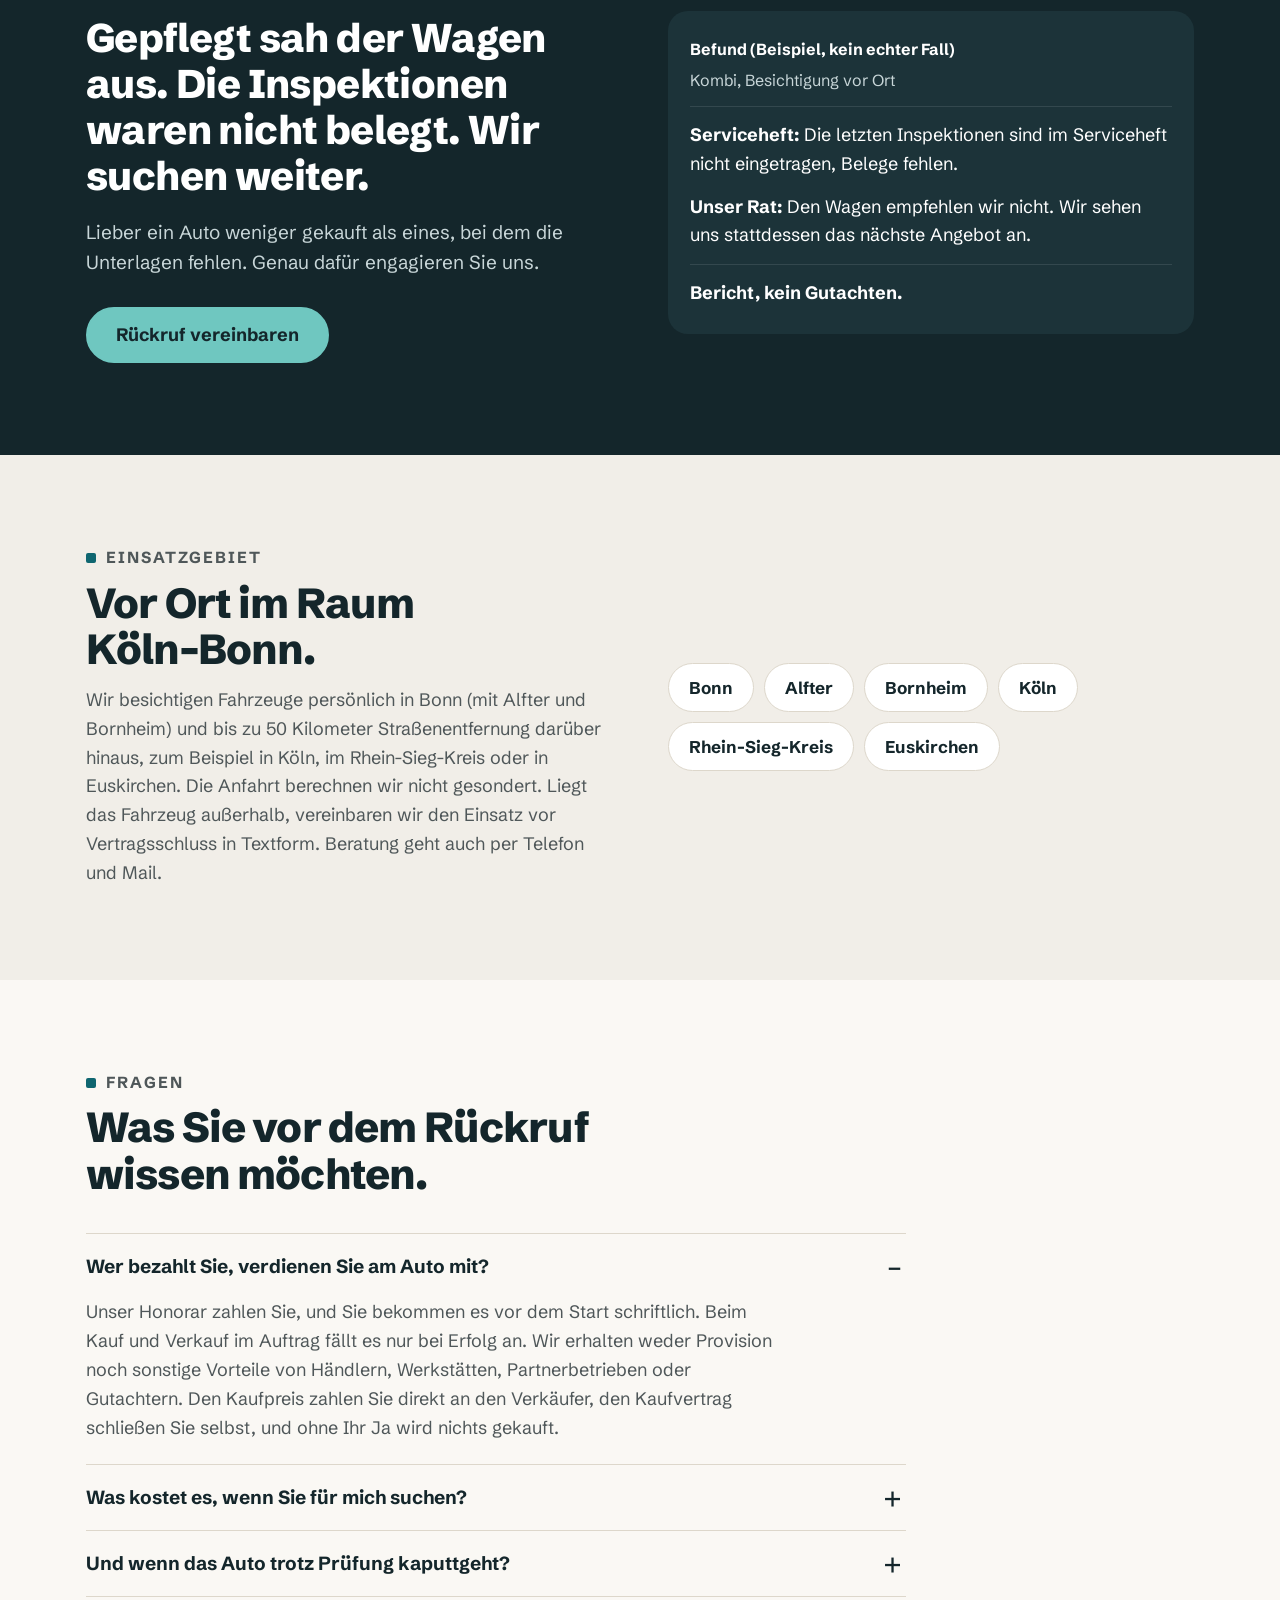
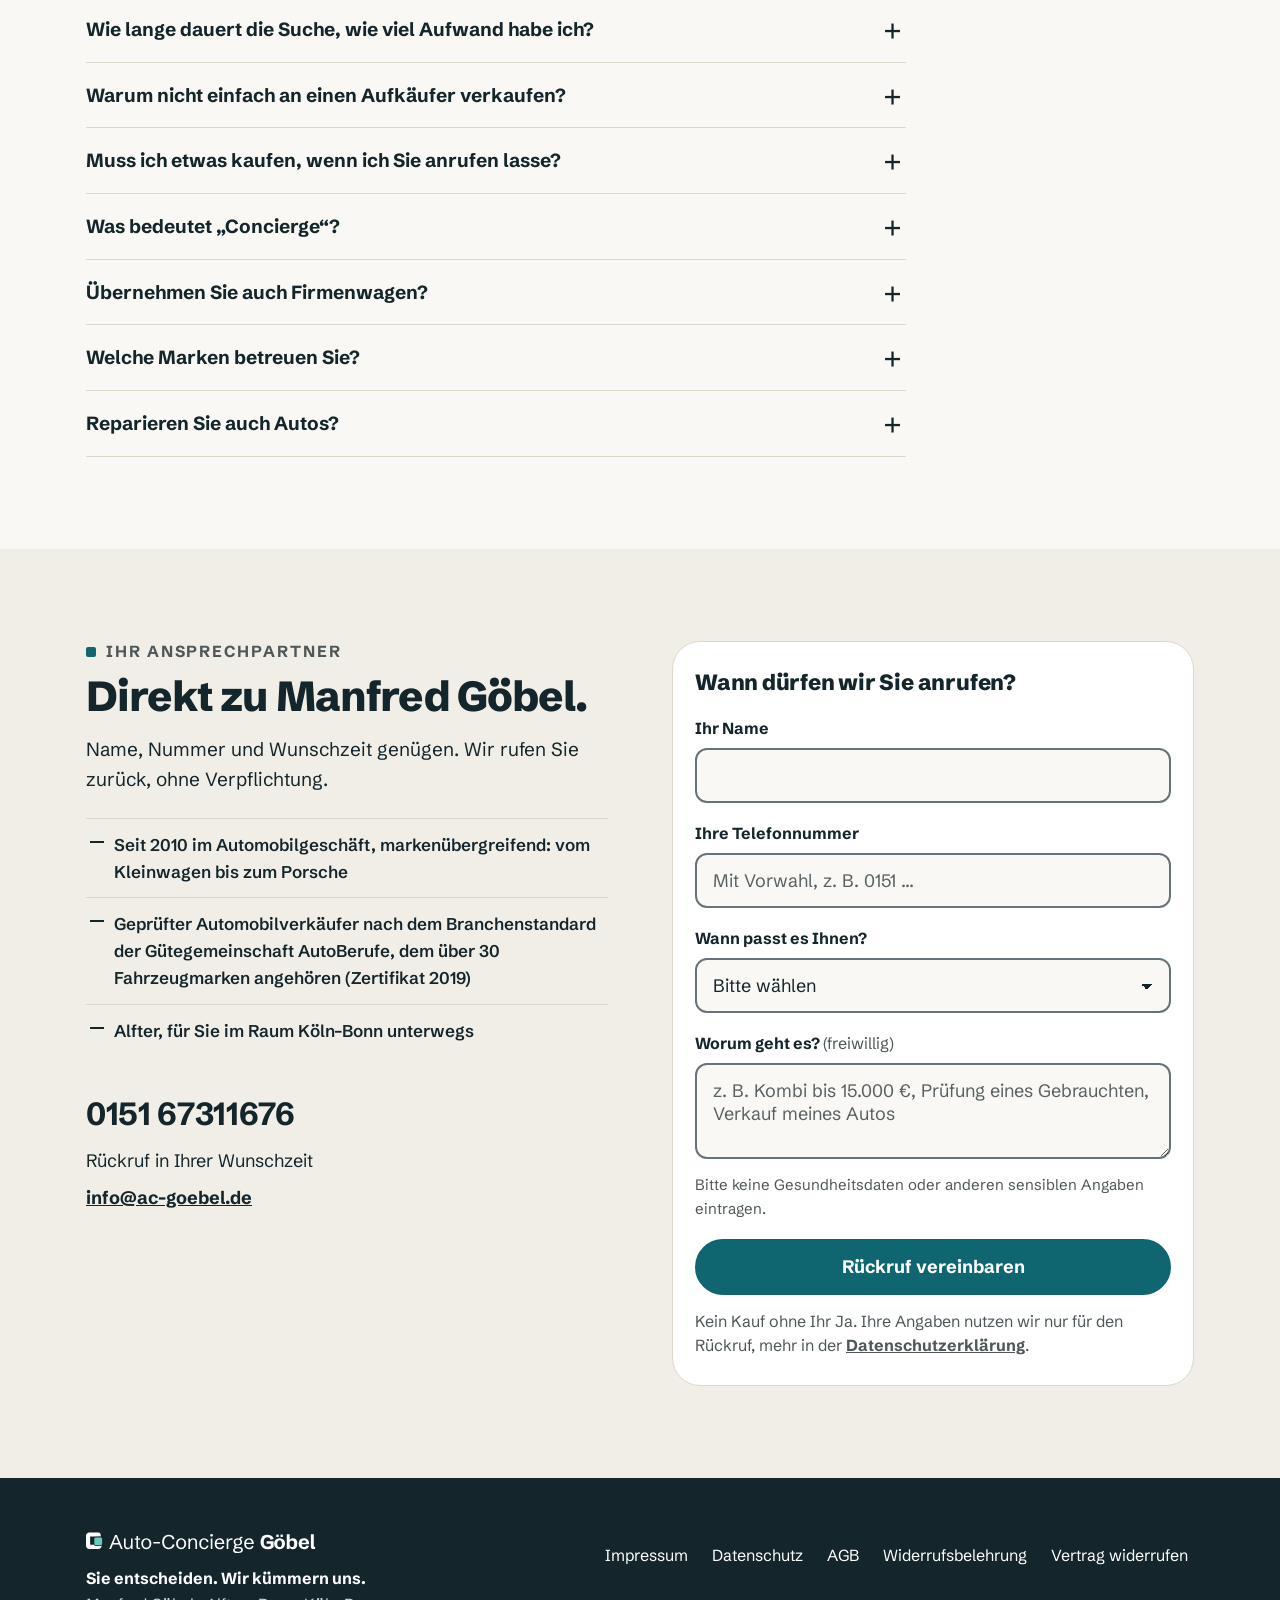
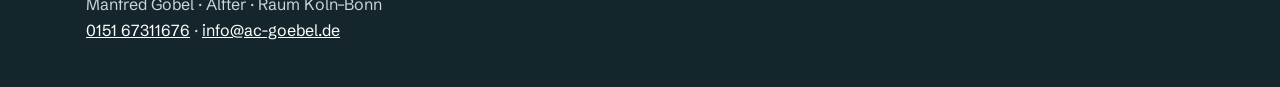
==== commit d926c1e4: "Website-Update 2026-10-28 11:58" ====
--- a/index.html
+++ b/index.html
@@ -4,7 +4,7 @@
 <meta charset="utf-8">
 <meta name="viewport" content="width=device-width, initial-scale=1, viewport-fit=cover">
 <title>Auto-Concierge Göbel · Auto prüfen, kaufen oder verkaufen, Raum Köln–Bonn</title>
-<meta name="description" content="Fahrzeugprüfung ab 79 €. Autokauf und -verkauf in Ihrem Auftrag: Wir suchen, prüfen und verhandeln, Sie sagen Ja. Raum Köln–Bonn und online.">
+<meta name="description" content="Fahrzeugprüfung ab 79 €. Autokauf und -verkauf in Ihrem Auftrag: Wir suchen, prüfen und verhandeln, Sie sagen Ja. Raum Köln–Bonn.">
 <meta name="theme-color" content="#FAF8F4">
 <meta name="format-detection" content="telephone=no">
 <link rel="icon" href="assets/favicon.svg" type="image/svg+xml">
@@ -16,11 +16,11 @@
 <meta property="og:locale" content="de_DE">
 <meta property="og:site_name" content="Auto-Concierge Göbel">
 <meta property="og:title" content="Auto-Concierge Göbel · Auto prüfen, kaufen oder verkaufen">
-<meta property="og:description" content="Fahrzeugprüfung ab 79 €, Autokauf und -verkauf in Ihrem Auftrag. Raum Köln–Bonn und online.">
+<meta property="og:description" content="Fahrzeugprüfung ab 79 €, Autokauf und -verkauf in Ihrem Auftrag. Raum Köln–Bonn.">
 <meta property="og:image" content="https://ac-goebel.de/assets/og-bild.png">
 <meta name="twitter:card" content="summary_large_image">
 <script type="application/ld+json">
-{"@context":"https://schema.org","@type":"ProfessionalService","name":"Auto-Concierge Göbel","description":"Autokauf und -verkauf in Ihrem Auftrag: Fahrzeugprüfung, Fahrzeugsuche, Verhandlung und Organisation.","telephone":"+49 151 67311676","email":"info@ac-goebel.de","url":"https://ac-goebel.de/","openingHours":"Mo-Su 08:00-20:00","areaServed":["Bonn","Alfter","Bornheim","Köln","Rhein-Sieg-Kreis","Euskirchen (nach Absprache)","Deutschland"],"address":{"@type":"PostalAddress","streetAddress":"Am Domplatz 23","addressLocality":"Alfter","postalCode":"53347","addressCountry":"DE"}}
+{"@context":"https://schema.org","@type":"ProfessionalService","name":"Auto-Concierge Göbel","description":"Autokauf und -verkauf in Ihrem Auftrag: Fahrzeugprüfung, Fahrzeugsuche, Verhandlung und Organisation.","telephone":"+49 151 67311676","email":"info@ac-goebel.de","url":"https://ac-goebel.de/","areaServed":["Bonn","Alfter","Bornheim","Köln","Rhein-Sieg-Kreis","Euskirchen"],"address":{"@type":"PostalAddress","streetAddress":"Am Domplatz 23","addressLocality":"Alfter","postalCode":"53347","addressCountry":"DE"}}
 </script>
 </head>
 <body>
@@ -50,7 +50,7 @@
 <section class="hero">
   <div class="wrap hero-grid">
     <div class="hero-text">
-      <p class="eyebrow">Raum Köln–Bonn und online</p>
+      <p class="eyebrow">Raum Köln–Bonn</p>
       <h1>Auto prüfen, kaufen oder verkaufen: Wir übernehmen das für Sie.</h1>
       <p class="lead">Wir suchen, prüfen und verhandeln, Sie sagen Ja. Einzeln buchbar: die Fahrzeugprüfung ab 79 €.</p>
       <ul class="chips" aria-label="Leistungen">
@@ -60,11 +60,11 @@
         <a class="btn" href="#kontakt">Rückruf vereinbaren</a>
         <a class="btn btn-zweit" href="tel:+4915167311676">Anrufen: 0151 67311676</a>
       </div>
-      <p class="micro">Rückruf: 15 Minuten Gespräch, ohne Verpflichtung. Kein Kauf ohne Ihr Ja.</p>
+      <p class="micro">Rückruf: kurzes Gespräch, ohne Verpflichtung. Kein Kauf ohne Ihr Ja.</p>
       <p class="beweis"><b>Ihr Ansprechpartner: Manfred Göbel</b>, seit 2010 im Automobilgeschäft.</p>
     </div>
     <aside class="hero-karte" aria-label="Beispiel Zwischenstand">
-      <figure class="karte-bild"><img src="assets/fotos/beispiel-hero.webp" alt="SUV in Frontansicht auf einem Parkplatz" width="900" height="675" fetchpriority="high"><figcaption>Beispielbild</figcaption></figure>
+      <figure class="karte-bild"><img src="assets/fotos/beispiel-hero.webp" alt="Beispielbild: SUV in Frontansicht" width="900" height="675" fetchpriority="high"><figcaption>Beispielbild</figcaption></figure>
       <p class="feld-etikett">Wir kümmern uns</p>
       <p class="karte-kopf">So melden wir uns bei Ihnen (Beispiel)</p>
       <ol class="stand">
@@ -131,11 +131,11 @@
       <p>Sie bekommen einen Zwischenstand per WhatsApp oder Mail: was erledigt ist, was als Nächstes kommt und genau eine Frage an Sie. Belege hängen wir an.</p>
     </div>
     <ol class="schritte">
-      <li><span class="nr">1</span><h3>Rückruf</h3><p>15 Minuten: Was brauchen Sie, und welches Budget haben Sie?</p></li>
+      <li><span class="nr">1</span><h3>Rückruf</h3><p>Kurzes Gespräch: Was brauchen Sie, und welches Budget haben Sie?</p></li>
       <li><span class="nr">2</span><h3>Suche</h3><p>Wir sichten den Markt und zeigen Ihnen die engere Wahl.</p></li>
       <li><span class="nr">3</span><h3>Ansehen und prüfen</h3><p>Besichtigung vor Ort, Befund und Fotos als Beleg.</p></li>
       <li><span class="nr">4</span><h3>Verhandeln</h3><p>Sobald Sie Ja sagen, verhandeln wir den Preis. Den Kaufvertrag schließen Sie selbst.</p></li>
-      <li><span class="nr">5</span><h3>Übergabe</h3><p>Sie übernehmen Ihr Auto. Auf Wunsch vermitteln wir parallel den Verkauf Ihres bisherigen Autos, die Anmeldung übernehmen wir auf Anfrage.</p></li>
+      <li><span class="nr">5</span><h3>Übergabe</h3><p>Sie übernehmen Ihr Auto. Auf Wunsch vermitteln wir parallel den Verkauf Ihres bisherigen Autos, die Anmeldung organisieren wir auf Anfrage.</p></li>
     </ol>
     <p class="nebenzeile"><b>Wie lange dauert die Suche?</b> Das hängt von Wunschfahrzeug und Budget ab. Im Rückruf geben wir Ihnen eine ehrliche Einschätzung.</p>
     <p class="cta-zeile"><a class="btn" href="#kontakt">Rückruf vereinbaren</a></p>
@@ -148,7 +148,7 @@
     <div class="sec-kopf">
       <p class="kicker">Preise</p>
       <h2>Eine Fahrzeugprüfung kostet ab 79 €.</h2>
-      <p>Alle Preise sind Endpreise. Die Preise gelten für Kleinwagen bis Mittelklasse im Einsatzgebiet. Für andere Fahrzeuge (zum Beispiel Elektro- und Hybridfahrzeuge) oder Orte nennen wir den Preis vor Auftragserteilung. Für Kauf und Verkauf im Auftrag nennen wir Ihnen das Honorar im Rückruf und bestätigen es schriftlich, bevor wir starten.</p>
+      <p>Fahrzeugprüfung kompakt ab 79 €, umfassend ab 165 € (Endpreis je Fahrzeug, Regelklasse im Einsatzgebiet). Regelklasse sind Kleinwagen, Kompaktklasse und Mittelklasse, auch mit Elektro- oder Hybridantrieb. Für andere Fahrzeuge (zum Beispiel Oberklasse, Transporter, Wohnmobil, Oldtimer) oder Orte außerhalb des Einsatzgebiets nennen wir den Preis vor Auftragserteilung. Für Kauf und Verkauf im Auftrag nennen wir Ihnen das Honorar im Rückruf und bestätigen es schriftlich, bevor wir starten.</p>
     </div>
     <div class="karten zwei">
       <article class="preiskarte">
@@ -183,8 +183,8 @@
     </div>
     <div class="bezahlt">
       <h3>So werden wir bezahlt</h3>
-      <p>Unser Honorar zahlen Sie, und es steht vorher schriftlich fest. Beim Kauf und Verkauf im Auftrag fällt es nur bei Erfolg an, also wenn der Kaufvertrag zustande kommt und das Fahrzeug übergeben ist. Kein Kauf, keine Kosten für die Vermittlung. Eine gesondert beauftragte Fahrzeugprüfung berechnen wir immer. Den Kaufpreis zahlen Sie direkt an den Verkäufer, nie über uns.</p>
-      <p>Wir erhalten weder Provision noch sonstige Vorteile von Händlern, Werkstätten, Partnerbetrieben oder Gutachtern; Zuwendungen geben wir an Sie weiter.</p>
+      <p>Unser Honorar zahlen Sie, und es steht vorher schriftlich fest. Beim Kauf und Verkauf im Auftrag fällt es nur bei Erfolg an, also wenn der Kaufvertrag zustande kommt und das Fahrzeug übergeben ist. Kein Kauf, keine Kosten für die Vermittlung. Im Honorar ist die kompakte Prüfung enthalten, eine umfassende Prüfung oder Kaufbegleitung berechnen wir gesondert. Eine gesondert beauftragte Fahrzeugprüfung berechnen wir immer. Den Kaufpreis zahlen Sie direkt an den Verkäufer, nie über uns.</p>
+      <p>Wir erhalten weder Provision noch sonstige Vorteile von Händlern, Werkstätten, Partnerbetrieben oder Gutachtern.</p>
       <p class="auf-anfrage">Im Rückruf besprechen wir außerdem Beratung und Anmeldung (auf Anfrage).</p>
     </div>
   </div>
@@ -214,9 +214,9 @@
     <div>
       <p class="kicker">Einsatzgebiet</p>
       <h2>Vor Ort im Raum Köln–Bonn.</h2>
-      <p>Wir besichtigen Fahrzeuge persönlich im Umkreis von 40 Kilometern um Bonn (Alfter, Bornheim, Köln, Rhein-Sieg-Kreis), nach Absprache bis 50 Kilometer (zum Beispiel Euskirchen). Die Anfahrt berechnen wir nicht gesondert. Beratung und Fahrzeugsuche gehen auch per Telefon und Mail.</p>
-    </div>
-    <ul class="orte"><li>Bonn</li><li>Alfter</li><li>Bornheim</li><li>Köln</li><li>Rhein-Sieg-Kreis</li><li>Euskirchen (nach Absprache)</li></ul>
+      <p>Wir besichtigen Fahrzeuge persönlich in Bonn (mit Alfter und Bornheim) und bis zu 50 Kilometer Straßenentfernung darüber hinaus, zum Beispiel in Köln, im Rhein-Sieg-Kreis oder in Euskirchen. Die Anfahrt berechnen wir nicht gesondert. Liegt das Fahrzeug außerhalb, vereinbaren wir den Einsatz vor Vertragsschluss in Textform. Beratung geht auch per Telefon und Mail.</p>
+    </div>
+    <ul class="orte"><li>Bonn</li><li>Alfter</li><li>Bornheim</li><li>Köln</li><li>Rhein-Sieg-Kreis</li><li>Euskirchen</li></ul>
   </div>
 </section>
 
@@ -228,12 +228,12 @@
       <h2>Was Sie vor dem Rückruf wissen möchten.</h2>
     </div>
     <div class="faq">
-      <details class="f" open><summary>Wer bezahlt Sie, verdienen Sie am Auto mit?</summary><p>Unser Honorar zahlen Sie, und Sie bekommen es vor dem Start schriftlich. Beim Kauf und Verkauf im Auftrag fällt es nur bei Erfolg an. Wir erhalten weder Provision noch sonstige Vorteile von Händlern, Werkstätten, Partnerbetrieben oder Gutachtern; Zuwendungen geben wir an Sie weiter. Den Kaufpreis zahlen Sie direkt an den Verkäufer, den Kaufvertrag schließen Sie selbst, und ohne Ihr Ja wird nichts gekauft.</p></details>
-      <details class="f"><summary>Was kostet es, wenn Sie für mich suchen?</summary><p>Eine einzelne Fahrzeugprüfung kostet ab 79 € (kompakt) oder ab 165 € (umfassend). Für Suche, Kauf und Verkauf im Auftrag nennen wir Ihnen das Honorar im Rückruf und bestätigen es schriftlich, bevor wir anfangen. Es fällt nur bei Erfolg an: kein Kauf, keine Kosten für die Vermittlung. Eine Prüfung, die Sie gesondert beauftragen, berechnen wir auch dann, wenn Sie das Auto nicht kaufen.</p></details>
+      <details class="f" open><summary>Wer bezahlt Sie, verdienen Sie am Auto mit?</summary><p>Unser Honorar zahlen Sie, und Sie bekommen es vor dem Start schriftlich. Beim Kauf und Verkauf im Auftrag fällt es nur bei Erfolg an. Wir erhalten weder Provision noch sonstige Vorteile von Händlern, Werkstätten, Partnerbetrieben oder Gutachtern. Den Kaufpreis zahlen Sie direkt an den Verkäufer, den Kaufvertrag schließen Sie selbst, und ohne Ihr Ja wird nichts gekauft.</p></details>
+      <details class="f"><summary>Was kostet es, wenn Sie für mich suchen?</summary><p>Eine einzelne Fahrzeugprüfung kostet ab 79 € (kompakt) oder ab 165 € (umfassend). Für Suche, Kauf und Verkauf im Auftrag nennen wir Ihnen das Honorar im Rückruf und bestätigen es schriftlich, bevor wir anfangen. Es fällt nur bei Erfolg an: kein Kauf, keine Kosten für die Vermittlung. Im Honorar ist die kompakte Prüfung enthalten, eine umfassende Prüfung oder Kaufbegleitung berechnen wir gesondert. Eine Prüfung, die Sie gesondert beauftragen, berechnen wir auch dann, wenn Sie das Auto nicht kaufen.</p></details>
       <details class="f"><summary>Und wenn das Auto trotz Prüfung kaputtgeht?</summary><p>Die Prüfung ist ein Bericht mit Fotos und unserer Einschätzung, kein Gutachten und keine Zusage, dass nichts kaputtgehen kann. Wir sagen Ihnen offen, was wir sehen, auch wenn es ein Nein ist. Für ein Gutachten benötigen Sie einen Sachverständigen.</p></details>
-      <details class="f"><summary>Wie lange dauert die Suche, wie viel Aufwand habe ich?</summary><p>Das hängt von Wunschfahrzeug, Budget und Marktlage ab. Eine ehrliche Einschätzung bekommen Sie im Rückruf. Ihr Aufwand: ein Gespräch von 15 Minuten, danach kurze Antworten auf unsere Zwischenstände.</p></details>
+      <details class="f"><summary>Wie lange dauert die Suche, wie viel Aufwand habe ich?</summary><p>Das hängt von Wunschfahrzeug, Budget und Marktlage ab. Eine ehrliche Einschätzung bekommen Sie im Rückruf. Ihr Aufwand: ein kurzes Gespräch, danach kurze Antworten auf unsere Zwischenstände.</p></details>
       <details class="f"><summary>Warum nicht einfach an einen Aufkäufer verkaufen?</summary><p>Ein Aufkäufer zahlt schnell, kalkuliert aber mit seiner Spanne. Wir schätzen den Marktwert ein, sprechen mit Interessenten, und Sie entscheiden, ob der Preis passt.</p></details>
-      <details class="f"><summary>Muss ich etwas kaufen, wenn ich Sie anrufen lasse?</summary><p>Nein. Der Rückruf ist ein Gespräch von 15 Minuten. Danach wissen Sie, wie wir vorgehen und was es kostet. Gekauft wird nichts ohne Ihr Ja.</p></details>
+      <details class="f"><summary>Muss ich etwas kaufen, wenn ich Sie anrufen lasse?</summary><p>Nein. Der Rückruf ist ein kurzes Gespräch. Danach wissen Sie, wie wir vorgehen und was es kostet. Gekauft wird nichts ohne Ihr Ja.</p></details>
       <details class="f"><summary>Was bedeutet „Concierge“?</summary><p>Ein Concierge kümmert sich um das, was Sie nicht selbst erledigen wollen, so wie im Hotel. Bei uns: Wir suchen, prüfen, verhandeln und organisieren rund um Ihr Auto, und Sie entscheiden jeden Schritt.</p></details>
       <details class="f"><summary>Übernehmen Sie auch Firmenwagen?</summary><p>Ja, Suche, Prüfung und Verhandlung für Ihren Betrieb. Finanzierung und Leasing vermitteln wir nicht.</p></details>
       <details class="f"><summary>Welche Marken betreuen Sie?</summary><p>Alle Marken. Unsere Erfahrung reicht vom Kleinwagen bis zum Porsche.</p></details>
@@ -248,13 +248,13 @@
     <div>
       <p class="kicker">Ihr Ansprechpartner</p>
       <h2>Direkt zu Manfred Göbel.</h2>
-      <p class="lead">Name, Nummer und Wunschzeit genügen. Wir rufen Sie zurück: 15 Minuten, ohne Verpflichtung.</p>
+      <p class="lead">Name, Nummer und Wunschzeit genügen. Wir rufen Sie zurück, ohne Verpflichtung.</p>
       <ul class="fakten">
         <li>Seit 2010 im Automobilgeschäft, markenübergreifend: vom Kleinwagen bis zum Porsche</li>
         <li>Geprüfter Automobilverkäufer nach dem Branchenstandard der Gütegemeinschaft AutoBerufe, dem über 30 Fahrzeugmarken angehören (Zertifikat 2019)</li>
         <li>Alfter, für Sie im Raum Köln–Bonn unterwegs</li>
       </ul>
-      <p class="direkt"><a class="tel-gross" href="tel:+4915167311676">0151 67311676</a><br>Täglich von 8 bis 20 Uhr erreichbar<br><a href="mailto:info@ac-goebel.de">info@ac-goebel.de</a></p>
+      <p class="direkt"><a class="tel-gross" href="tel:+4915167311676">0151 67311676</a><br>Rückruf in Ihrer Wunschzeit<br><a href="mailto:info@ac-goebel.de">info@ac-goebel.de</a></p>
     </div>
     <form id="rueckrufForm" name="rueckruf" method="post" action="mailto:info@ac-goebel.de?subject=R%C3%BCckruf-Anfrage" enctype="text/plain">
       <h3>Wann dürfen wir Sie anrufen?</h3>
@@ -264,9 +264,9 @@
       <div class="feld"><label for="f-zeit">Wann passt es Ihnen?</label>
         <select id="f-zeit" name="Wunschzeit" required>
           <option value="">Bitte wählen</option>
-          <option>Vormittags (8 bis 12 Uhr)</option>
-          <option>Nachmittags (12 bis 17 Uhr)</option>
-          <option>Abends (17 bis 20 Uhr)</option>
+          <option>Vormittags</option>
+          <option>Nachmittags</option>
+          <option>Abends</option>
         </select></div>
       <div class="feld"><label for="f-thema">Worum geht es? <span class="opt">(freiwillig)</span></label><textarea id="f-thema" name="Anliegen" maxlength="2000" aria-describedby="f-thema-hint" placeholder="z. B. Kombi bis 15.000 €, Prüfung eines Gebrauchten, Verkauf meines Autos"></textarea><span class="opt" id="f-thema-hint">Bitte keine Gesundheitsdaten oder anderen sensiblen Angaben eintragen.</span></div>
       <button class="btn btn-voll" type="submit">Rückruf vereinbaren</button>
@@ -282,7 +282,7 @@
     <div>
       <img src="assets/wortmarke-weiss.svg" alt="Auto-Concierge Göbel" width="300" height="24">
       <p class="claim">Sie entscheiden. Wir kümmern uns.</p>
-      <p class="fkontakt">Manfred Göbel · Alfter · Raum Köln–Bonn und online<br><a href="tel:+4915167311676">0151 67311676</a> · <a href="mailto:info@ac-goebel.de">info@ac-goebel.de</a></p>
+      <p class="fkontakt">Manfred Göbel · Alfter · Raum Köln–Bonn<br><a href="tel:+4915167311676">0151 67311676</a> · <a href="mailto:info@ac-goebel.de">info@ac-goebel.de</a></p>
     </div>
     <nav aria-label="Rechtliches">
       <a href="impressum.html">Impressum</a><a href="datenschutz.html">Datenschutz</a><a href="agb.html">AGB</a><a href="widerrufsbelehrung.html">Widerrufsbelehrung</a><a href="mailto:info@ac-goebel.de?subject=Widerruf&body=Bitte%20Name%2C%20Anschrift%20und%20Auftrag%20angeben.">Vertrag widerrufen</a>
